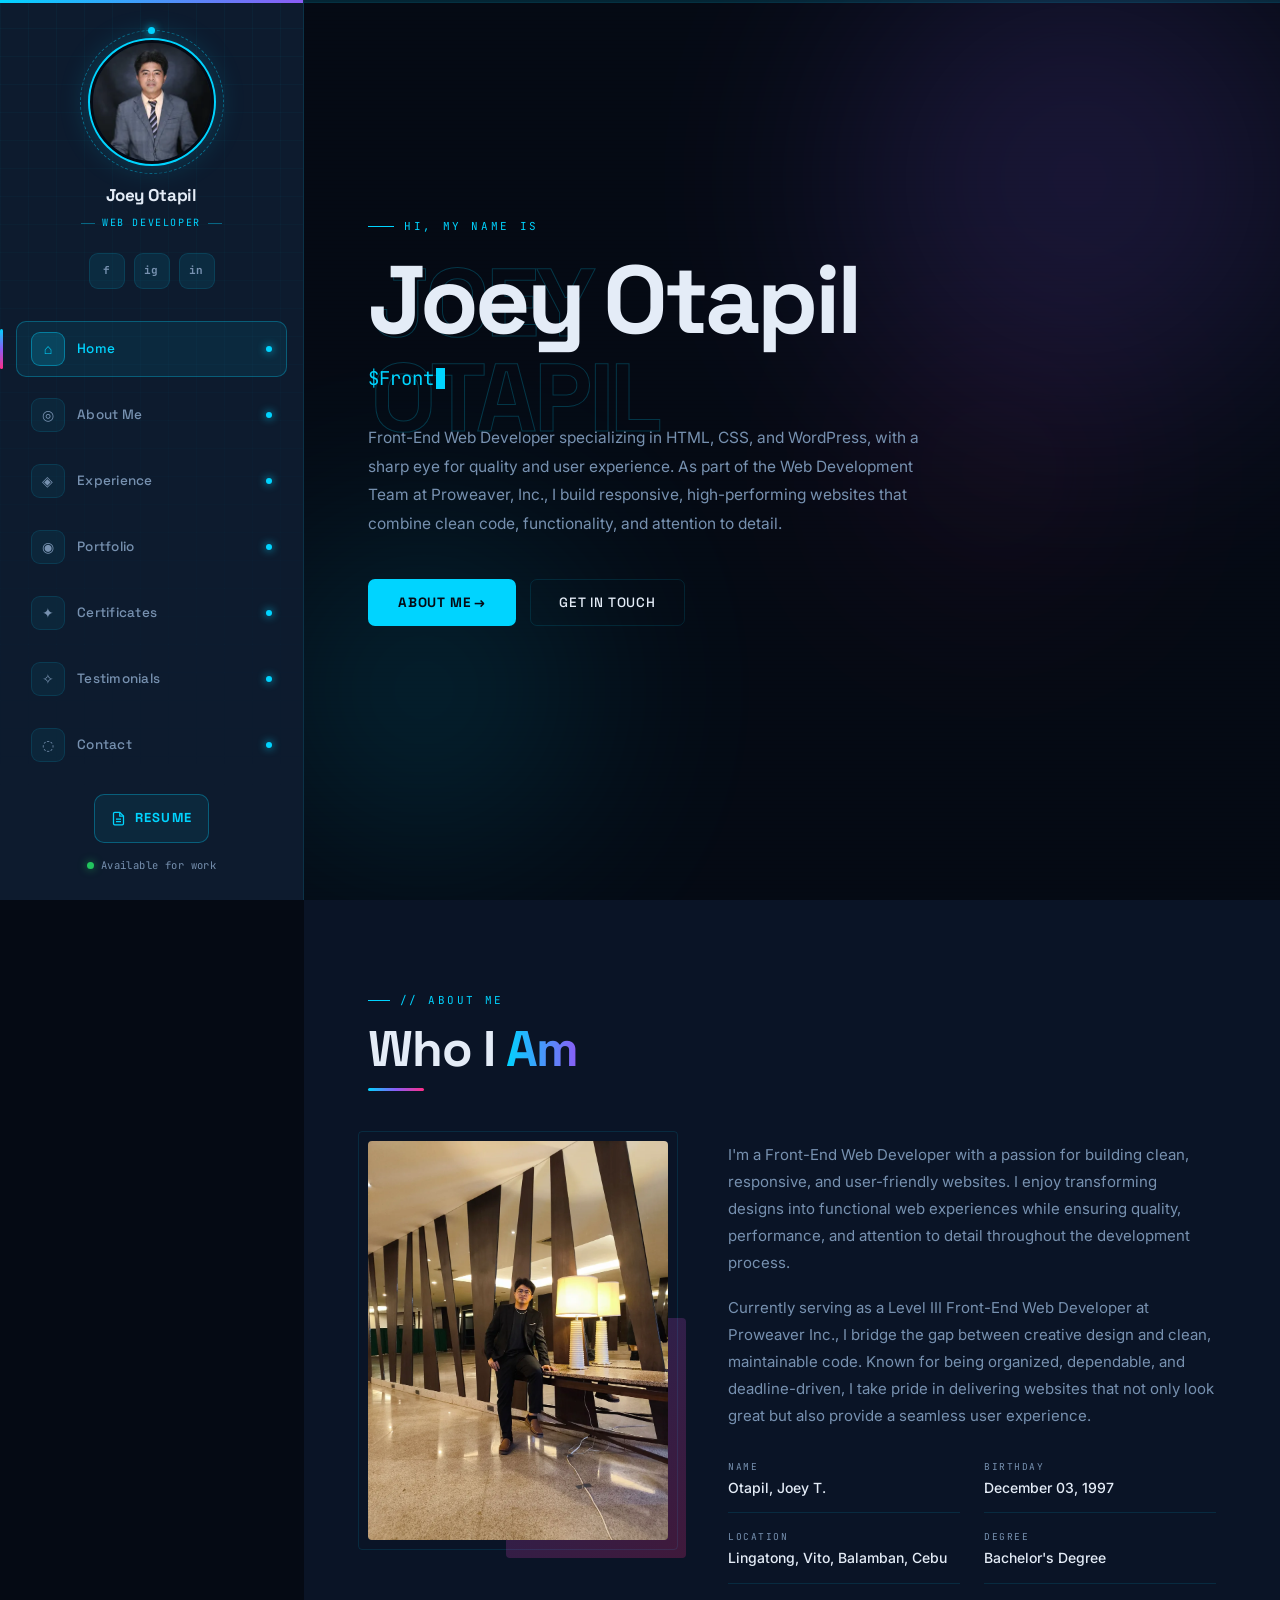
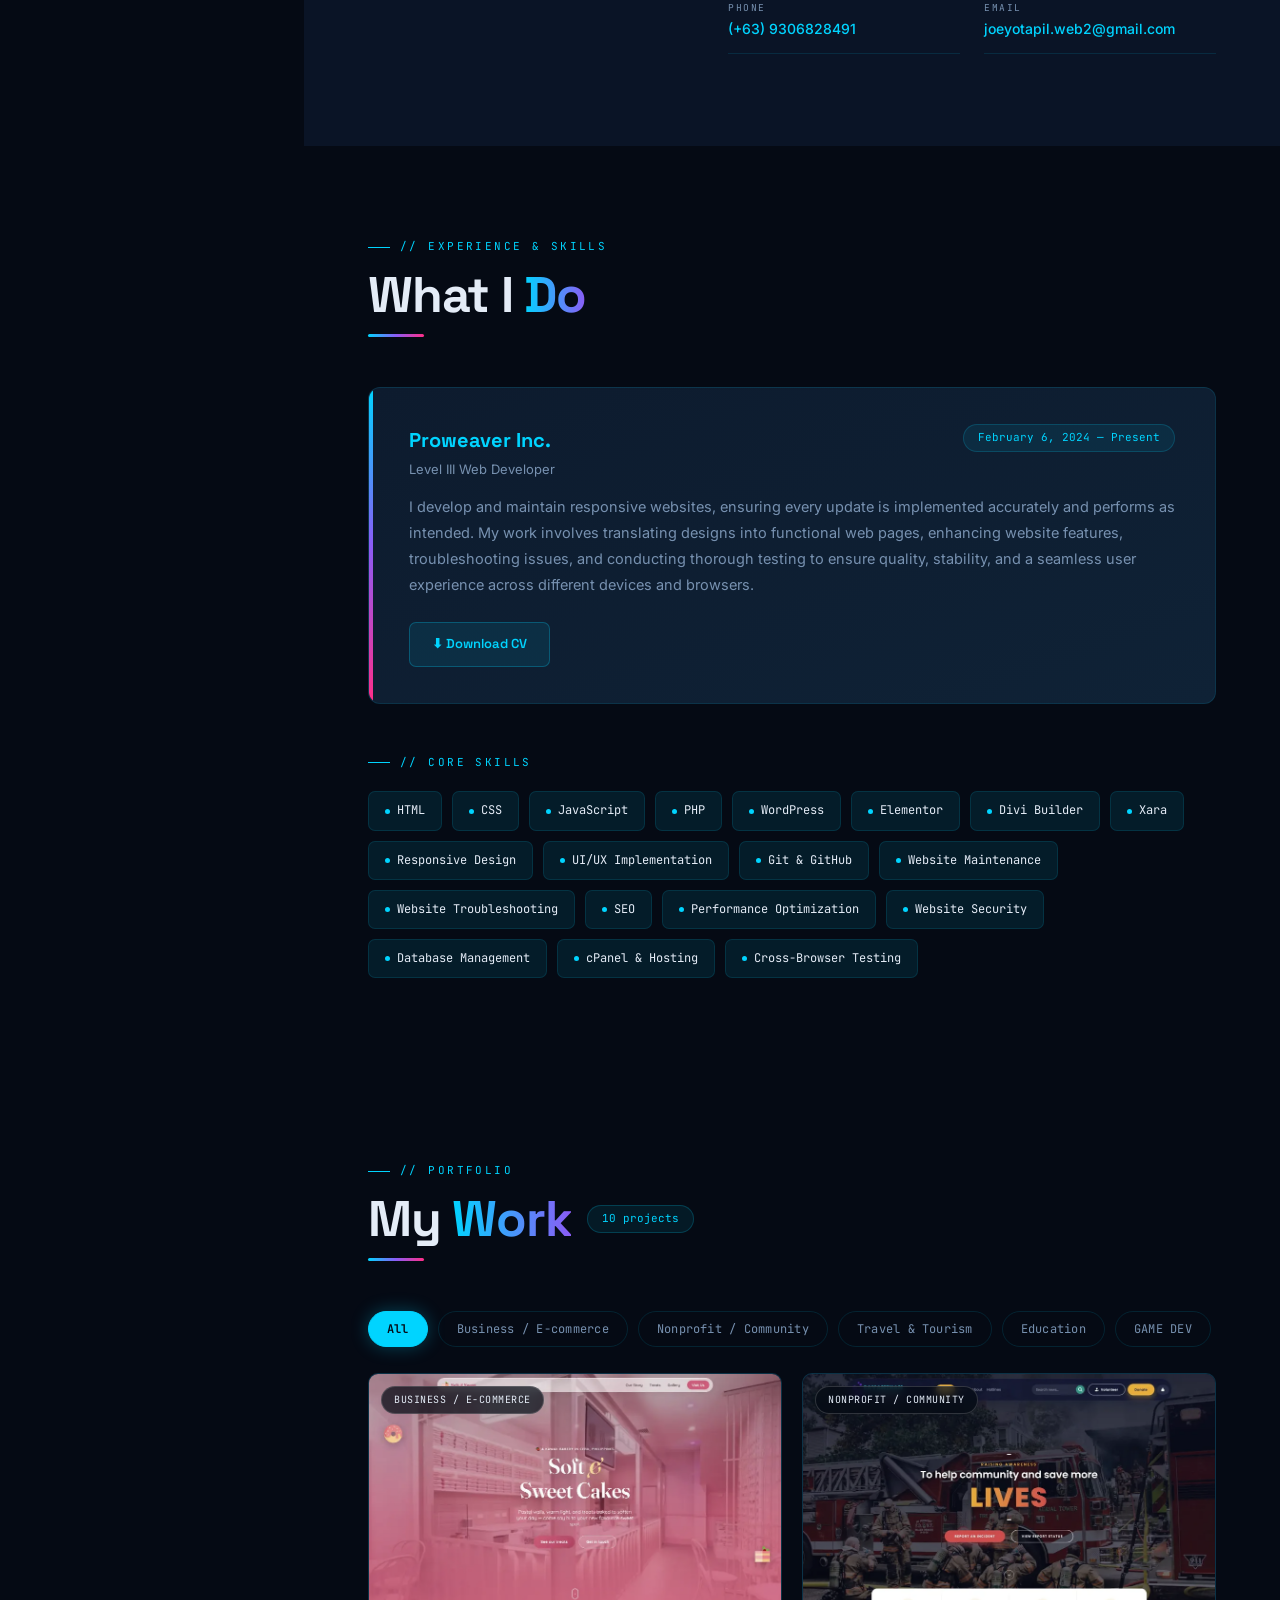
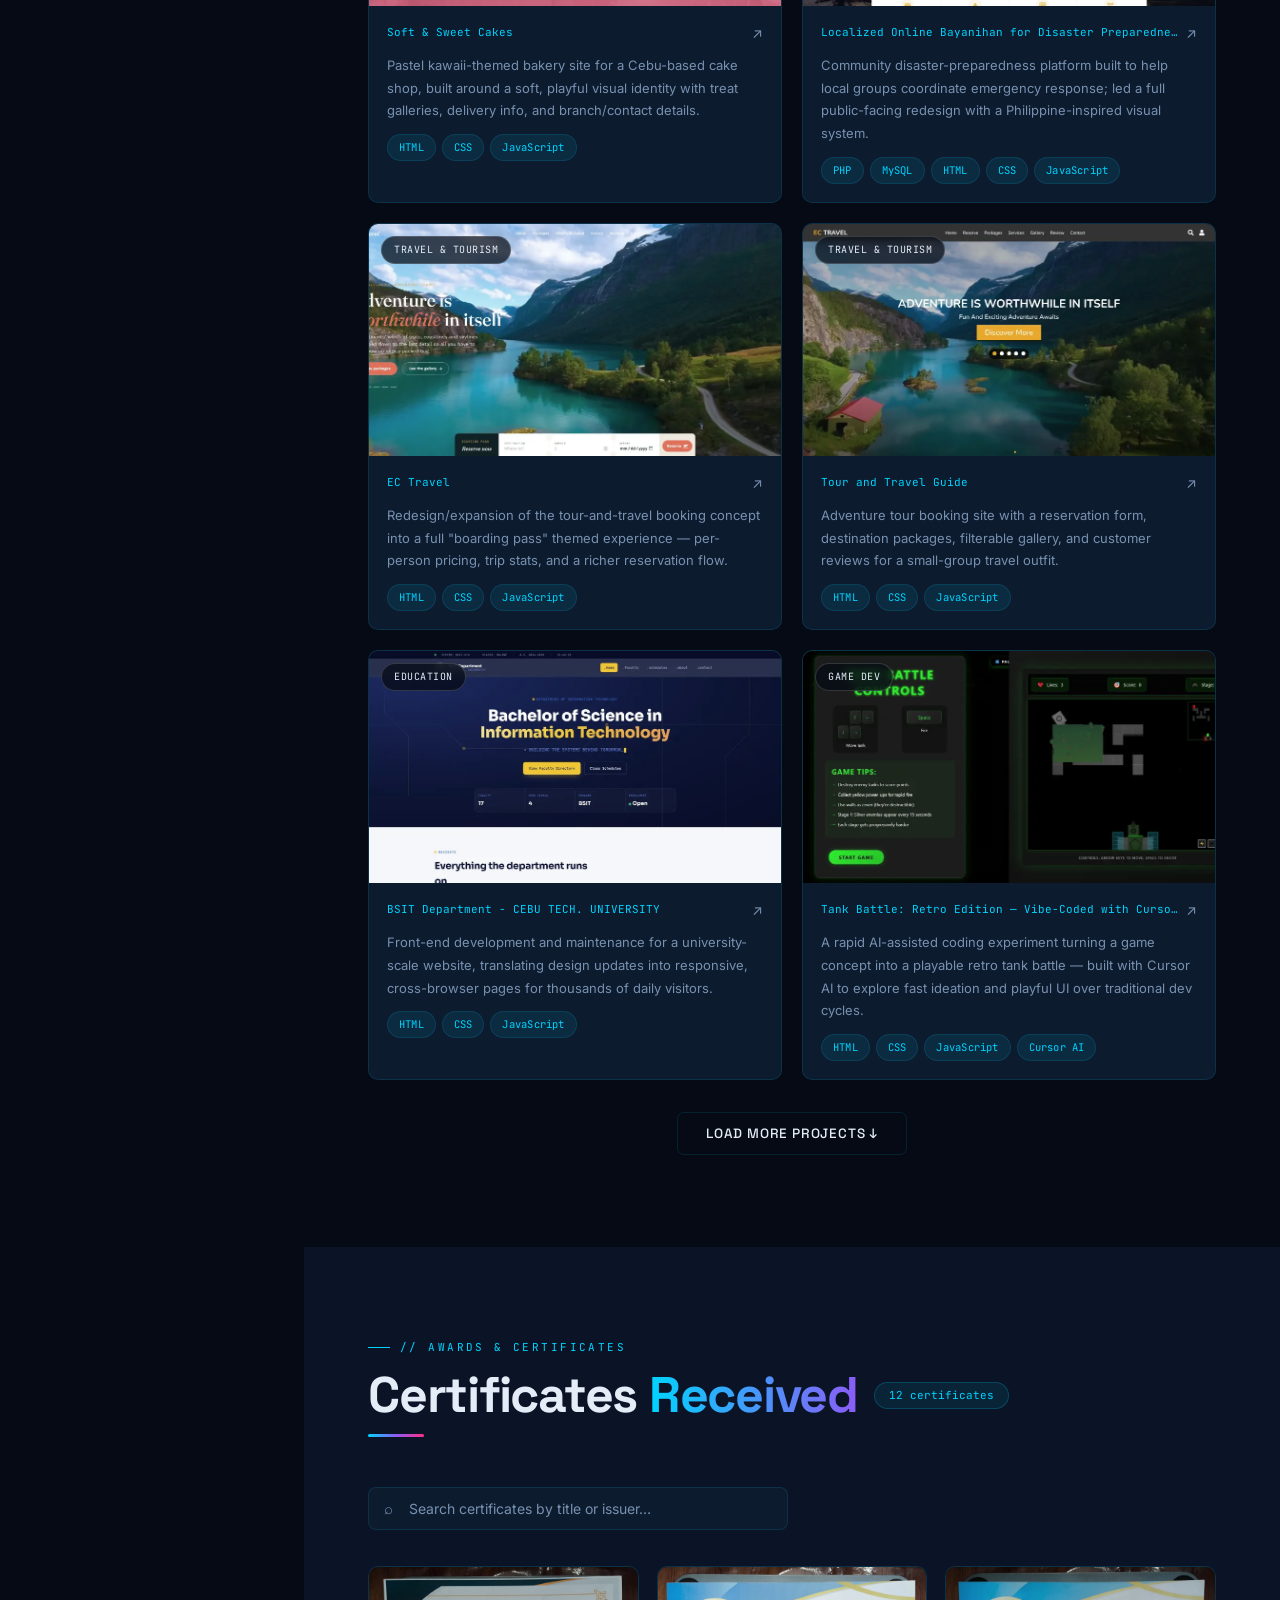
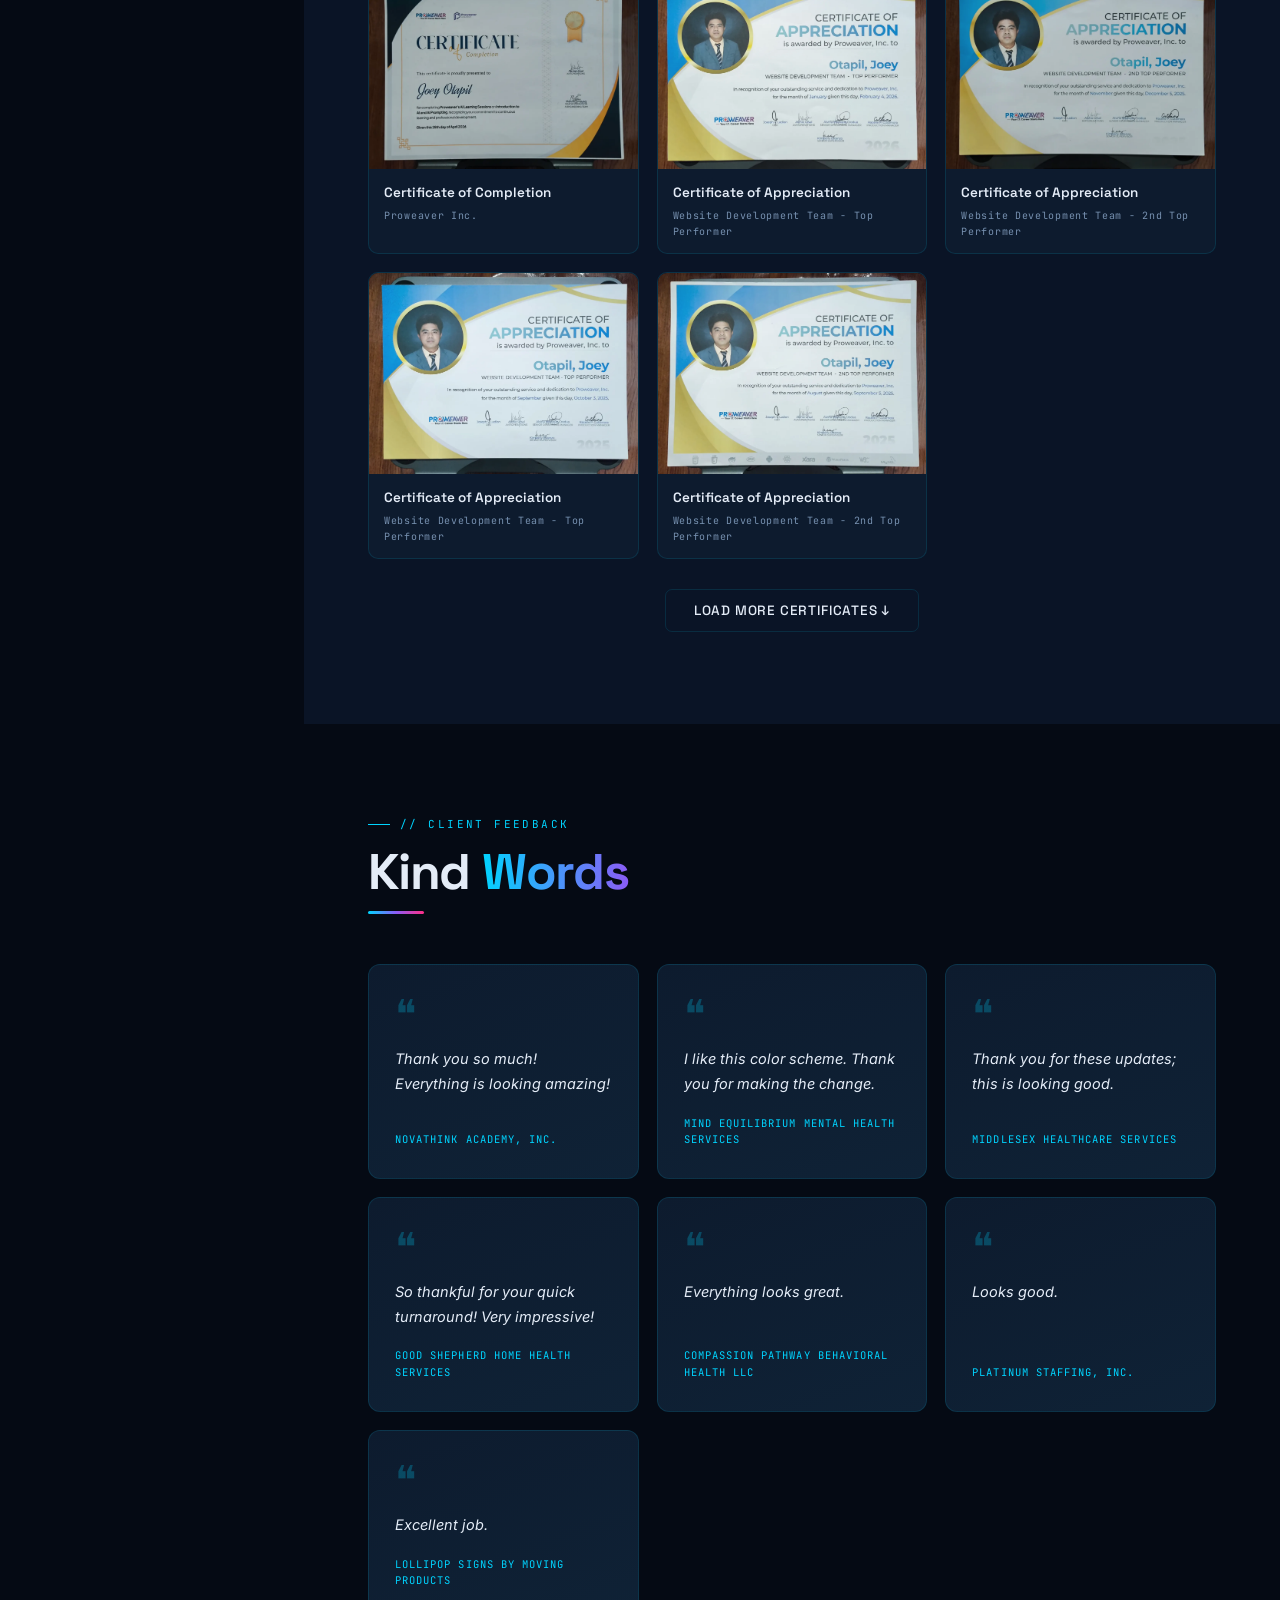
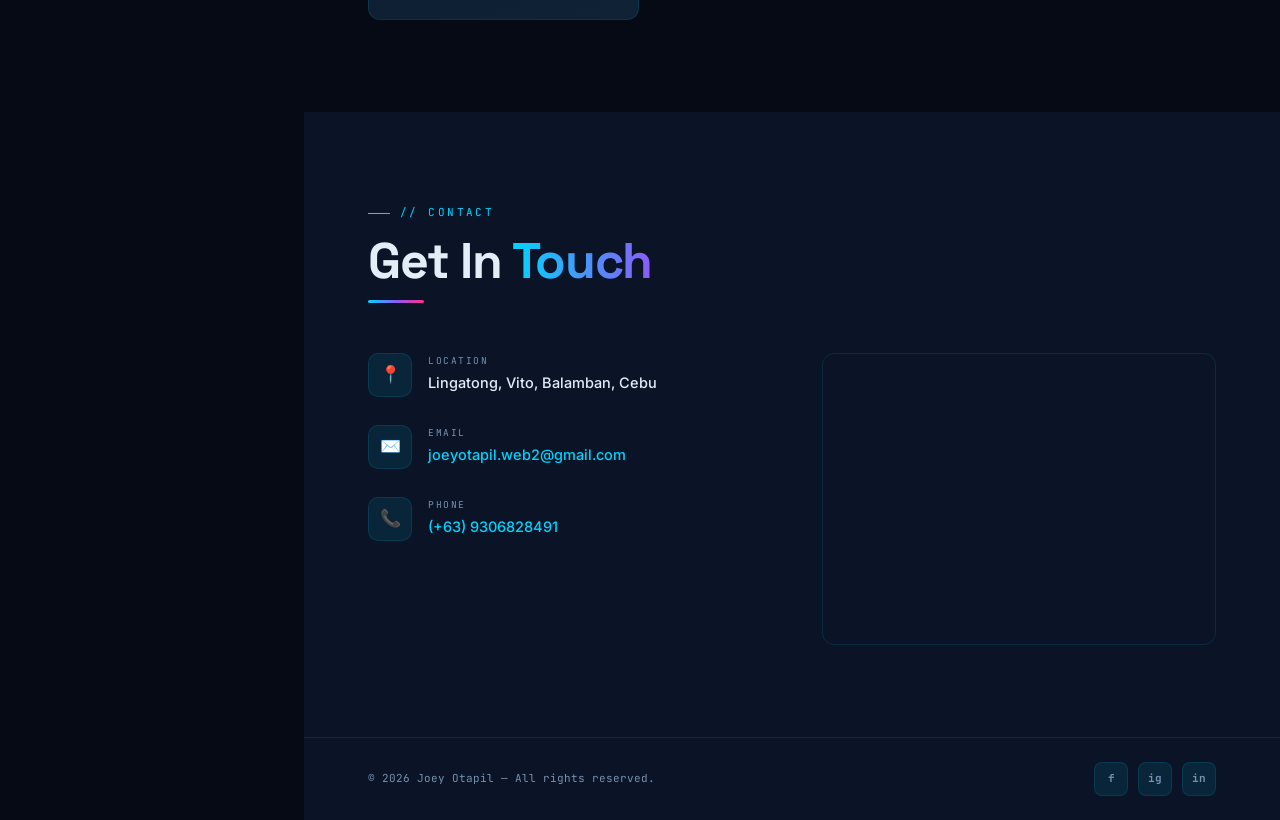
==== index.html @ 09a02284 "Add files via upload" ====
<!DOCTYPE html>
<html lang="en-US">
<head>
  <meta charset="utf-8">
  <meta name="viewport" content="width=device-width, initial-scale=1">
  <title>Joey Otapil — Web Developer</title>
  <meta name="description" content="Joey Otapil — Front-End Web Developer specializing in HTML, CSS, and WordPress. Level III Web Developer at Proweaver, Inc. building responsive, high-performing websites.">
  <meta name="theme-color" content="#050a14">
  <meta property="og:title" content="Joey Otapil — Web Developer">
  <meta property="og:description" content="Front-End Web Developer specializing in HTML, CSS, and WordPress.">
  <meta property="og:type" content="website">
  <meta property="og:image" content="images/joey.webp">
  <link rel="icon" href="data:image/svg+xml,%3Csvg xmlns='http://www.w3.org/2000/svg' viewBox='0 0 100 100'%3E%3Ccircle cx='50' cy='50' r='48' fill='%2306101d' stroke='%2300d9ff' stroke-width='4'/%3E%3Ctext x='50' y='61' font-size='38' font-weight='700' text-anchor='middle' fill='%2300d9ff' font-family='Arial,sans-serif'%3EJO%3C/text%3E%3C/svg%3E">
  <link rel="preconnect" href="https://fonts.googleapis.com">
  <link rel="preconnect" href="https://fonts.gstatic.com" crossorigin>
  <link href="https://fonts.googleapis.com/css2?family=Space+Grotesk:wght@300;400;500;600;700;800&family=Inter:wght@300;400;500;600&family=JetBrains+Mono:wght@400;500;600&display=swap" rel="stylesheet">
  <link rel="stylesheet" href="style.min.css">
  <link rel="stylesheet" href="css/media.min.css">
</head>

<body>

<!-- ── PRELOADER ───────────────────────────────── -->
<div id="preloader" aria-hidden="true">
  <div class="preloader-mark">
    <span class="preloader-ring"></span>
    <span class="preloader-text">JO</span>
  </div>
</div>

<!-- ── SCROLL PROGRESS ───────────────────────────────── -->
<div id="scroll-progress"><div id="scroll-progress-bar"></div></div>

<!-- ── MOBILE TOPBAR ───────────────────────────────── -->
<div id="mobile-topbar">
  <button id="hamburger-btn" aria-label="Toggle menu" aria-expanded="false" aria-controls="sidebar">
    <span></span><span></span><span></span>
  </button>
</div>

<!-- ===================== SIDEBAR ===================== -->
<aside id="sidebar">
  <div class="profile-img-wrap">
    <div class="profile-ring"></div>
    <img src="images/profile.webp" alt="Joey Otapil" width="240" height="360" decoding="async">
  </div>
  <div class="sidebar-name">Joey Otapil</div>
  <div class="sidebar-role">Web Developer</div>

  <div class="sidebar-social">
    <a href="https://www.facebook.com/joey.otapil/" target="_blank" title="Facebook">f</a>
    <a href="https://www.instagram.com/zuey_03" target="_blank" title="Instagram">ig</a>
    <a href="https://www.linkedin.com/in/otapil-joey/" target="_blank" title="LinkedIn">in</a>
  </div>

  <nav class="side-nav">
    <ul>
      <li class="active" data-section="home">
        <a href="#home"><span class="nav-icon">⌂</span> Home <span class="nav-active-dot"></span></a>
      </li>
      <li data-section="about">
        <a href="#about"><span class="nav-icon">◎</span> About Me <span class="nav-active-dot"></span></a>
      </li>
      <li data-section="skills">
        <a href="#skills"><span class="nav-icon">◈</span> Experience <span class="nav-active-dot"></span></a>
      </li>
      <li data-section="portfolio">
        <a href="#portfolio"><span class="nav-icon">◉</span> Portfolio <span class="nav-active-dot"></span></a>
      </li>
      <li data-section="certificates">
        <a href="#certificates"><span class="nav-icon">✦</span> Certificates <span class="nav-active-dot"></span></a>
      </li>
      <li data-section="testimonials">
        <a href="#testimonials"><span class="nav-icon">✧</span> Testimonials <span class="nav-active-dot"></span></a>
      </li>
      <li data-section="contact">
        <a href="#contact"><span class="nav-icon">◌</span> Contact <span class="nav-active-dot"></span></a>
      </li>
    </ul>
  </nav>

  <a href="javascript:;" class="sidebar-resume-btn">
    <svg viewBox="0 0 24 24"><path d="M14 2H6a2 2 0 00-2 2v16a2 2 0 002 2h12a2 2 0 002-2V8z"/><polyline points="14 2 14 8 20 8"/><line x1="16" y1="13" x2="8" y2="13"/><line x1="16" y1="17" x2="8" y2="17"/></svg>
    Resume
  </a>
  <div class="sidebar-status">
    <span class="sidebar-status-dot"></span>
    Available for work
  </div>
</aside>

<!-- Sidebar overlay (mobile) -->
<div class="sidebar-overlay" id="sidebar-overlay"></div>

<!-- ===================== MAIN CONTENT ===================== -->
<main id="main-content">

  <!-- ===== HERO ===== -->
  <section id="home">
    <canvas id="particles-canvas"></canvas>
    <div class="h-blob h-blob-1"></div>
    <div class="h-blob h-blob-2"></div>
    <div class="h-blob h-blob-3"></div>
    <div class="hero-cursor-glow" id="hero-cursor-glow"></div>
    <div class="hero-inner">
      <div class="hero-eyebrow">Hi, my name is</div>
      <h1 class="hero-name">Joey Otapil</h1>
      <div class="hero-typewriter">
        <span class="typed-text"></span><span class="cursor"> </span>
      </div>
      <p class="hero-desc">
        Front-End Web Developer specializing in HTML, CSS, and WordPress, with a sharp eye for quality and user experience. As part of the Web Development Team at Proweaver, Inc., I build responsive, high-performing websites that combine clean code, functionality, and attention to detail.
      </p>
      <div class="hero-cta">
        <a href="#about" class="btn-primary">About Me →</a>
        <a href="#contact" class="btn-outline">Get in Touch</a>
      </div>
    </div>
    <button type="button" class="hero-scroll-hint" id="scroll-hint-btn" aria-label="Scroll to About section">
      <div class="scroll-mouse"></div>
      <span>Scroll</span>
    </button>
  </section>

  <!-- ===== ABOUT ===== -->
  <section id="about">
    <div class="section-label">// about me</div>
    <h2 class="section-title">Who I <span>Am</span></h2>
    <div class="section-divider"></div>

    <div class="about-grid fade-up">
      <div class="about-photo-wrap">
        <img src="images/joey.webp" alt="Joey Otapil" loading="lazy" decoding="async" width="900" height="1199">
      </div>
      <div class="about-text">
        <p>I'm a Front-End Web Developer with a passion for building clean, responsive, and user-friendly websites. I enjoy transforming designs into functional web experiences while ensuring quality, performance, and attention to detail throughout the development process.</p>
        <p>Currently serving as a Level III Front-End Web Developer at Proweaver Inc., I bridge the gap between creative design and clean, maintainable code. Known for being organized, dependable, and deadline-driven, I take pride in delivering websites that not only look great but also provide a seamless user experience.</p>

        <div class="about-info-grid">
          <div class="about-info-item">
            <div class="label">Name</div>
            <div class="value">Otapil, Joey T.</div>
          </div>
          <div class="about-info-item">
            <div class="label">Birthday</div>
            <div class="value">December 03, 1997</div>
          </div>
          <div class="about-info-item">
            <div class="label">Location</div>
            <div class="value">Lingatong, Vito, Balamban, Cebu</div>
          </div>
          <div class="about-info-item">
            <div class="label">Degree</div>
            <div class="value">Bachelor's Degree</div>
          </div>
          <div class="about-info-item">
            <div class="label">Phone</div>
            <div class="value"><a href="tel:09306828491">(+63) 9306828491</a></div>
          </div>
          <div class="about-info-item">
            <div class="label">Email</div>
            <div class="value"><a href="mailto:joeyotapil.web2@gmail.com">joeyotapil.web2@gmail.com</a></div>
          </div>
        </div>
      </div>
    </div>
  </section>

  <!-- ===== SKILLS / EXPERIENCE ===== -->
  <section id="skills">
    <div class="section-label">// experience & skills</div>
    <h2 class="section-title">What I <span>Do</span></h2>
    <div class="section-divider"></div>

    <div class="exp-card fade-up">
      <div class="exp-header">
        <div>
          <div class="exp-company"><a href="https://www.proweaver.com" target="_blank" rel="nofollow">Proweaver Inc.</a></div>
          <div class="exp-role">Level III Web Developer</div>
        </div>
        <div class="exp-badge">February 6, 2024 — Present</div>
      </div>
      <p class="exp-desc">I develop and maintain responsive websites, ensuring every update is implemented accurately and performs as intended. My work involves translating designs into functional web pages, enhancing website features, troubleshooting issues, and conducting thorough testing to ensure quality, stability, and a seamless user experience across different devices and browsers.</p>
      <a class="download-cv" href="pdf/Resume-Otapil-Joey.pdf" target="_blank">⬇ Download CV</a>
    </div>

    <div class="fade-up" style="margin-top: 50px;">
      <div class="section-label" style="margin-bottom: 20px;">// core skills</div>
      <div class="skills-grid">
        <div class="skill-pill">HTML</div>
        <div class="skill-pill">CSS</div>
        <div class="skill-pill">JavaScript</div>
        <div class="skill-pill">PHP</div>
        <div class="skill-pill">WordPress</div>
        <div class="skill-pill">Elementor</div>
        <div class="skill-pill">Divi Builder</div>
        <div class="skill-pill">Xara</div>
        <div class="skill-pill">Responsive Design</div>
        <div class="skill-pill">UI/UX Implementation</div>
        <div class="skill-pill">Git & GitHub</div>
        <div class="skill-pill">Website Maintenance</div>
        <div class="skill-pill">Website Troubleshooting</div>
        <div class="skill-pill">SEO</div>
        <div class="skill-pill">Performance Optimization</div>
        <div class="skill-pill">Website Security</div>
        <div class="skill-pill">Database Management</div>
        <div class="skill-pill">cPanel & Hosting</div>
        <div class="skill-pill">Cross-Browser Testing</div>
      </div>
    </div>
  </section>

  <!-- ===== PORTFOLIO ===== -->
  <section id="portfolio">
    <div class="section-label">// portfolio</div>
    <div class="portfolio-heading-row">
      <h2 class="section-title" style="margin-bottom:0;">My <span>Work</span></h2>
      <div class="portfolio-count-badge" id="portfolio-count-badge"></div>
    </div>
    <div class="section-divider"></div>

    <div class="portfolio-filters" id="portfolio-filters"></div>

    <div class="portfolio-grid" id="portfolio-grid"></div>

    <div class="portfolio-load-more-wrap">
      <button class="btn-outline" id="portfolio-load-more">Load More Projects ↓</button>
    </div>
  </section>

  <!-- ===== CERTIFICATES ===== -->
  <section id="certificates">
    <div class="section-label">// awards &amp; certificates</div>
    <div class="cert-heading-row">
      <h2 class="section-title" style="margin-bottom:0;">Certificates <span>Received</span></h2>
      <div class="cert-count-badge" id="cert-count-badge"></div>
    </div>
    <div class="section-divider"></div>

    <div class="cert-search-wrap">
      <input type="text" id="cert-search" placeholder="Search certificates by title or issuer…">
    </div>

    <div class="cert-grid" id="cert-grid">
      <div class="cert-empty-state" id="cert-empty-state">No certificates match your search.</div>
    </div>

    <div class="cert-load-more-wrap">
      <button class="btn-outline" id="cert-load-more">Load More Certificates ↓</button>
    </div>
  </section>

  <!-- ===== TESTIMONIALS ===== -->
  <section id="testimonials">
    <div class="section-label">// client feedback</div>
    <h2 class="section-title">Kind <span>Words</span></h2>
    <div class="section-divider"></div>

    <div class="testi-grid">
      <a class="testi-card fade-up" href="https://www.novathinkacademy.org/" target="_blank" rel="noopener">
        <div class="testi-quote">❝</div>
        <p class="testi-text">Thank you so much! Everything is looking amazing!</p>
        <div class="testi-client">NovaThink Academy, Inc.</div>
      </a>
      <a class="testi-card fade-up" href="https://www.mindequilibrum.com/" target="_blank" rel="noopener" style="transition-delay:.06s">
        <div class="testi-quote">❝</div>
        <p class="testi-text">I like this color scheme. Thank you for making the change.</p>
        <div class="testi-client">Mind Equilibrium Mental Health Services</div>
      </a>
      <a class="testi-card fade-up" href="https://www.middlesexcares.com/" target="_blank" rel="noopener" style="transition-delay:.12s">
        <div class="testi-quote">❝</div>
        <p class="testi-text">Thank you for these updates; this is looking good.</p>
        <div class="testi-client">Middlesex Healthcare Services</div>
      </a>
      <a class="testi-card fade-up" href="https://www.goodshepherdhhs.com/" target="_blank" rel="noopener" style="transition-delay:.18s">
        <div class="testi-quote">❝</div>
        <p class="testi-text">So thankful for your quick turnaround! Very impressive!</p>
        <div class="testi-client">Good Shepherd Home Health Services</div>
      </a>
      <a class="testi-card fade-up" href="https://www.cpbh.net/" target="_blank" rel="noopener" style="transition-delay:.24s">
        <div class="testi-quote">❝</div>
        <p class="testi-text">Everything looks great.</p>
        <div class="testi-client">Compassion Pathway Behavioral Health LLC</div>
      </a>
      <a class="testi-card fade-up" href="https://www.platinumstaffing.net/" target="_blank" rel="noopener" style="transition-delay:.30s">
        <div class="testi-quote">❝</div>
        <p class="testi-text">Looks good.</p>
        <div class="testi-client">Platinum Staffing, Inc.</div>
      </a>
      <a class="testi-card fade-up" href="https://www.lollipopsigns.com/" target="_blank" rel="noopener" style="transition-delay:.36s">
        <div class="testi-quote">❝</div>
        <p class="testi-text">Excellent job.</p>
        <div class="testi-client">Lollipop Signs By Moving Products</div>
      </a>
    </div>
  </section>

  <!-- ===== CONTACT ===== -->
  <section id="contact">
    <div class="section-label">// contact</div>
    <h2 class="section-title">Get In <span>Touch</span></h2>
    <div class="section-divider"></div>

    <div class="contact-grid">
      <div class="fade-up">
        <div class="contact-item">
          <div class="contact-icon">📍</div>
          <div>
            <div class="contact-label">Location</div>
            <div class="contact-value">Lingatong, Vito, Balamban, Cebu</div>
          </div>
        </div>
        <div class="contact-item">
          <div class="contact-icon">✉️</div>
          <div>
            <div class="contact-label">Email</div>
            <div class="contact-value"><a href="mailto:joeyotapil.web2@gmail.com">joeyotapil.web2@gmail.com</a></div>
          </div>
        </div>
        <div class="contact-item">
          <div class="contact-icon">📞</div>
          <div>
            <div class="contact-label">Phone</div>
            <div class="contact-value"><a href="tel:09306828491">(+63) 9306828491</a></div>
          </div>
        </div>
      </div>

      <div class="map-wrap fade-up" style="transition-delay:.1s">
        <iframe src="https://www.google.com/maps/embed?pb=!1m18!1m12!1m3!1d15691.979454619313!2d123.74401746071044!3d10.50107008410196!2m3!1f0!2f0!3f0!3m2!1i1024!2i768!4f13.1!3m3!1m2!1s0x33a909a4fff63e8b%3A0x2018088d240fe8a8!2sVito%2C%20Balamban%2C%20Cebu!5e0!3m2!1sen!2sph!4v1781663511153!5m2!1sen!2sph" width="600" height="450" style="border:0;" title="Map showing location in Vito, Balamban, Cebu" allowfullscreen="" loading="lazy" referrerpolicy="no-referrer-when-downgrade"></iframe>
      </div>
    </div>
  </section>

  <!-- ===== FOOTER BAR ===== -->
  <div class="footer-bar">
    <p>© 2026 Joey Otapil — All rights reserved.</p>
    <div class="footer-social">
      <a href="https://www.facebook.com/joey.otapil/" target="_blank" title="Facebook">f</a>
      <a href="https://www.instagram.com/zuey_03" target="_blank" title="Instagram">ig</a>
      <a href="https://www.linkedin.com/in/otapil-joey/" target="_blank" title="LinkedIn">in</a>
    </div>
  </div>
</main>

<!-- Resume Modal -->
<div id="resume-modal" role="dialog" aria-modal="true" aria-label="Resume preview">
  <div class="modal-inner">
    <button type="button" class="modal-close" id="modal-close-btn" aria-label="Close resume preview">✕</button>
    <div class="modal-pdf-wrap">
      <iframe id="resume-pdf-frame" src="pdf/Resume-Otapil-Joey.pdf#toolbar=1" title="Resume of Joey Otapil" loading="lazy"></iframe>
    </div>
    <a class="modal-pdf-fallback" href="pdf/Resume-Otapil-Joey.pdf" target="_blank" rel="noopener">Open PDF in new tab ↗</a>
  </div>
</div>

<!-- Certificate Lightbox -->
<div id="cert-lightbox" role="dialog" aria-modal="true" aria-label="Certificate preview">
  <button type="button" class="lightbox-close" id="lightbox-close-btn" aria-label="Close certificate preview">✕</button>
  <button type="button" class="lightbox-nav lightbox-prev" id="lightbox-prev-btn" aria-label="Previous certificate">‹</button>
  <button type="button" class="lightbox-nav lightbox-next" id="lightbox-next-btn" aria-label="Next certificate">›</button>
  <div class="lightbox-stage">
    <img id="lightbox-img" src="" alt="">
    <div class="lightbox-caption">
      <div class="cert-title" id="lightbox-title"></div>
      <div class="cert-meta" id="lightbox-meta"></div>
      <div class="lightbox-counter" id="lightbox-counter"></div>
    </div>
  </div>
</div>

<!-- Back to top -->
<div id="back-top">↑</div>

  <script src="js/plugins.min.js" defer></script>

</body>
</html>
---- style.min.css ----
:root{--navy:#050a14;--slate:#0a1426;--panel:#0d1b2e;--panel2:#0f2236;--cyan:#00d4ff;--cyan-dim:rgba(0,212,255,.09);--violet:#8b5cf6;--pink:#ff2e88;--white:#e4ecf7;--muted:#7791b0;--border:rgba(0,212,255,.12);--sidebar-w:304px;--ff-d:'Space Grotesk',sans-serif;--ff-b:'Inter',sans-serif;--ff-m:'JetBrains Mono',monospace;--ease:cubic-bezier(.19,1,.22,1)}*,::after,::before{box-sizing:border-box;margin:0;padding:0}html{scroll-behavior:smooth}body{font-family:var(--ff-b);background:var(--navy);color:var(--white);overflow-x:hidden;line-height:1.6;font-size:16px}ul{list-style:none}a{color:var(--cyan);text-decoration:none;transition:color .2s,opacity .2s}a:hover{opacity:.8}img{max-width:100%;display:block}p{line-height:1.8}strong{font-weight:600}button{font-family:inherit}::-webkit-scrollbar{width:4px}::-webkit-scrollbar-track{background:var(--navy)}::-webkit-scrollbar-thumb{background:var(--cyan);border-radius:2px}a:focus-visible,button:focus-visible,input:focus-visible{outline:2px solid var(--cyan);outline-offset:2px;border-radius:4px}#preloader{position:fixed;inset:0;z-index:10000;background:var(--navy);display:flex;align-items:center;justify-content:center;transition:opacity .5s var(--ease),visibility .5s var(--ease)}#preloader.loaded{opacity:0;visibility:hidden;pointer-events:none}.preloader-mark{position:relative;width:60px;height:60px;display:flex;align-items:center;justify-content:center}.preloader-ring{position:absolute;inset:0;border-radius:50%;border:2px solid rgba(0,212,255,.14);border-top-color:var(--cyan);border-right-color:var(--violet);animation:preloader-spin .85s linear infinite}.preloader-text{font-family:var(--ff-d);font-weight:800;font-size:14px;letter-spacing:.04em;color:var(--white)}@keyframes preloader-spin{to{transform:rotate(360deg)}}@media (prefers-reduced-motion:reduce){.preloader-ring{animation:none}#preloader{transition:opacity .2s linear}}#scroll-progress{position:fixed;top:0;left:var(--sidebar-w);right:0;height:3px;z-index:950;background:rgba(0,212,255,.14);border-bottom:1px solid rgba(0,212,255,.06);pointer-events:none}#scroll-progress-bar{height:100%;width:0%;background:linear-gradient(90deg,var(--cyan),var(--violet),var(--pink));box-shadow:0 0 8px rgba(0,212,255,.5);transition:width .1s linear}#particles-canvas{position:absolute;inset:0;width:100%;height:100%;z-index:0;pointer-events:none}#layout-wrap{display:flex;min-height:100vh;position:relative}#sidebar{position:fixed;top:0;left:0;width:var(--sidebar-w);height:100vh;height:100dvh;background:var(--panel);border-right:1px solid var(--border);display:flex;flex-direction:column;align-items:center;padding:40px 0 26px;z-index:800;overflow-y:auto;overflow-x:hidden;overscroll-behavior:contain;-webkit-overflow-scrolling:touch;touch-action:pan-y;transition:transform .42s cubic-bezier(.4,0,.2,1);will-change:transform}#sidebar::-webkit-scrollbar{width:3px}#sidebar::-webkit-scrollbar-thumb{background:rgba(0,212,255,.22)}#sidebar::before{content:'';position:absolute;inset:0;background-image:linear-gradient(rgba(0,212,255,.035) 1px,transparent 1px),linear-gradient(90deg,rgba(0,212,255,.035) 1px,transparent 1px);background-size:28px 28px;pointer-events:none;z-index:0;mask-image:linear-gradient(to bottom,black,transparent 90%)}#sidebar::after{content:'';position:absolute;top:0;left:0;right:0;height:3px;background:linear-gradient(90deg,var(--cyan),var(--violet),var(--pink));background-size:200% 100%;animation:gradient-shift 6s linear infinite}@keyframes gradient-shift{to{background-position:200% 0}}.profile-img-wrap{position:relative;z-index:1;width:124px;height:124px;margin-bottom:18px;flex-shrink:0}.profile-ring{position:absolute;inset:-10px;border-radius:50%;border:1px dashed rgba(0,212,255,.4);animation:spin-cw 10s linear infinite}.profile-ring::before{content:'';position:absolute;top:-4px;left:50%;width:7px;height:7px;margin-left:-3.5px;background:var(--cyan);border-radius:50%;box-shadow:0 0 8px var(--cyan)}.profile-ring::after{content:'';position:absolute;inset:8px;border-radius:50%;border:1px dotted rgba(139,92,246,.4);animation:spin-ccw 7s linear infinite}@keyframes spin-cw{to{transform:rotate(360deg)}}@keyframes spin-ccw{to{transform:rotate(-360deg)}}.profile-img-wrap img{width:124px;height:124px;border-radius:50%;object-fit:cover;position:relative;z-index:1;border:3px solid var(--navy);box-shadow:0 0 0 2px var(--cyan),0 0 30px rgba(0,212,255,.25);background:var(--slate)}.sidebar-name{font-family:var(--ff-d);font-size:17px;font-weight:700;color:var(--white);text-align:center;letter-spacing:-.01em;position:relative;z-index:1;padding:0 18px}.sidebar-role{font-family:var(--ff-m);font-size:10px;color:var(--cyan);letter-spacing:.16em;text-transform:uppercase;text-align:center;margin-top:6px;position:relative;z-index:1;display:flex;align-items:center;justify-content:center;gap:7px}.sidebar-role::after,.sidebar-role::before{content:'';width:14px;height:1px;background:rgba(0,212,255,.4)}.sidebar-social{display:flex;gap:9px;justify-content:center;position:relative;z-index:1;margin:22px 0 24px}.sidebar-social a{width:36px;height:36px;border-radius:9px;border:1px solid var(--border);background:var(--cyan-dim);display:flex;align-items:center;justify-content:center;color:var(--muted);font-family:var(--ff-m);font-size:11px;font-weight:700;letter-spacing:.02em;text-transform:lowercase;transition:border-color .22s,background .22s,color .22s,box-shadow .22s,transform .22s}.sidebar-social a:hover{border-color:rgba(0,212,255,.45);background:rgba(0,212,255,.14);color:var(--cyan);box-shadow:0 0 16px rgba(0,212,255,.18);transform:translateY(-2px);opacity:1}.sidebar-resume-btn{position:relative;z-index:1;display:flex;align-items:center;justify-content:center;gap:9px;margin:18px 16px 0;padding:13px 16px;border-radius:10px;border:1px solid rgba(0,212,255,.32);background:rgba(0,212,255,.07);color:var(--cyan);font-family:var(--ff-d);font-size:13px;font-weight:700;letter-spacing:.08em;text-transform:uppercase;cursor:pointer;transition:background .22s,box-shadow .22s,border-color .22s,transform .2s}.sidebar-resume-btn:hover{background:rgba(0,212,255,.14);border-color:rgba(0,212,255,.5);box-shadow:0 0 22px rgba(0,212,255,.2);transform:translateY(-1px);opacity:1}.sidebar-resume-btn svg{width:15px;height:15px;stroke:currentColor;fill:none;stroke-width:2;flex-shrink:0}.sidebar-status{position:relative;z-index:1;display:flex;align-items:center;justify-content:center;gap:7px;margin-top:14px;font-family:var(--ff-m);font-size:10.5px;color:var(--muted);letter-spacing:.04em}.sidebar-status-dot{width:7px;height:7px;border-radius:50%;background:#22c55e;box-shadow:0 0 8px rgba(34,197,94,.65);animation:status-pulse 2s ease-in-out infinite;flex-shrink:0}@keyframes status-pulse{0%,100%{box-shadow:0 0 8px rgba(34,197,94,.55)}50%{box-shadow:0 0 15px rgba(34,197,94,.9)}}.side-nav{width:100%;position:relative;z-index:1;flex:1;margin-bottom:auto}.side-nav ul{padding:0 16px;display:flex;flex-direction:column;gap:10px;margin-top:8px}.side-nav ul li{position:relative}.side-nav ul li.active::before{content:'';position:absolute;left:-16px;top:8px;bottom:8px;width:3px;border-radius:2px;background:linear-gradient(to bottom,var(--cyan),var(--violet),var(--pink))}.side-nav ul li a{display:flex;align-items:center;gap:12px;padding:10px 14px;border-radius:10px;font-family:var(--ff-d);font-size:13.5px;font-weight:500;letter-spacing:.02em;color:var(--muted);transition:color .22s,background .22s,border-color .22s;border:1px solid transparent}.side-nav ul li a:hover{color:var(--white);background:rgba(0,212,255,.05);opacity:1}.side-nav ul li.active a{color:var(--cyan);background:rgba(0,212,255,.08);border-color:rgba(0,212,255,.3)}.nav-icon{width:34px;height:34px;flex-shrink:0;display:flex;align-items:center;justify-content:center;border-radius:9px;background:rgba(0,212,255,.06);border:1px solid var(--border);font-size:14px;color:var(--muted);transition:color .22s,background .22s,border-color .22s}.side-nav ul li:hover .nav-icon{color:var(--cyan)}.side-nav ul li.active .nav-icon{color:var(--cyan);background:rgba(0,212,255,.16);border-color:rgba(0,212,255,.4)}.side-nav ul li a .nav-active-dot{margin-left:auto;width:6px;height:6px;border-radius:50%;background:var(--cyan);box-shadow:0 0 8px var(--cyan);opacity:0;transition:opacity .22s;flex-shrink:0}.side-nav ul li.active a .nav-active-dot{opacity:1}#mobile-topbar{display:none;position:fixed;top:0;left:0;right:0;height:58px;z-index:900;align-items:center;justify-content:flex-end;padding:0 18px;pointer-events:none}#mobile-topbar #hamburger-btn{pointer-events:auto}#hamburger-btn{display:none;flex-direction:column;gap:5px;background:var(--panel);border:1px solid var(--border);border-radius:10px;cursor:pointer;padding:5px;width:42px;height:42px;align-items:center;justify-content:center;flex-shrink:0;z-index:901;transition:background .2s,border-color .2s}#hamburger-btn:hover{background:var(--panel2);border-color:rgba(0,212,255,.4)}#hamburger-btn span{display:block;width:22px;height:2px;background:var(--cyan);border-radius:2px;transform-origin:center;transition:transform .32s,opacity .22s,width .22s}#hamburger-btn.open span:first-child{transform:translateY(7px) rotate(45deg)}#hamburger-btn.open span:nth-child(2){opacity:0;width:0}#hamburger-btn.open span:nth-child(3){transform:translateY(-7px) rotate(-45deg)}#sidebar-overlay{display:none;position:fixed;inset:0;background:rgba(5,10,20,.82);backdrop-filter:blur(5px);z-index:850}#sidebar-overlay.visible{display:block}@media (min-width:1025px){#sidebar-overlay{display:none!important}}@media (max-width:1024px){#sidebar{transform:translateX(-100%)}#sidebar.open{transform:translateX(0);z-index:860}#mobile-topbar{display:flex}#hamburger-btn{display:flex}}@media (max-width:1024px) and (max-height:720px){#sidebar{padding:22px 0 18px}.profile-img-wrap{width:96px;height:96px;margin-bottom:12px}.profile-img-wrap img{width:96px;height:96px}.sidebar-social{margin:16px 0 16px}.side-nav ul{gap:6px;margin-top:4px}.side-nav ul li a{padding:8px 14px}.sidebar-resume-btn{margin-top:14px;padding:11px 16px}.sidebar-status{margin-top:10px}}#main-content{margin-left:var(--sidebar-w);flex:1;position:relative}@media (max-width:1024px){#main-content{margin-left:0}#scroll-progress{left:0}}section{padding:92px 64px;position:relative}@media (max-width:600px){section{padding:68px 22px}}#about,#certificates,#contact{background:var(--slate)}#portfolio,#skills,#testimonials{background:var(--navy)}.section-label{font-family:var(--ff-m);font-size:11px;color:var(--cyan);letter-spacing:.22em;text-transform:uppercase;margin-bottom:12px;display:flex;align-items:center;gap:10px}.section-label::before{content:'';display:block;width:22px;height:1px;background:var(--cyan);flex-shrink:0}.section-title{font-family:var(--ff-d);font-size:clamp(28px, 4vw, 50px);font-weight:800;line-height:1.08;letter-spacing:-.025em;color:var(--white);margin-bottom:12px}.section-title span{background:linear-gradient(90deg,var(--cyan),var(--violet));-webkit-background-clip:text;background-clip:text;color:transparent}.section-divider{width:56px;height:3px;background:linear-gradient(90deg,var(--cyan),var(--violet),var(--pink));border-radius:3px;margin-bottom:50px}#home{min-height:100vh;display:flex;flex-direction:column;justify-content:center;position:relative;overflow:hidden;background:var(--navy);padding:90px 64px}#home::before{content:'';position:absolute;inset:0;z-index:1;background:repeating-linear-gradient(0deg,transparent,transparent 3px,rgba(0,0,0,.05) 3px,rgba(0,0,0,.05) 4px);pointer-events:none}.hero-inner{position:relative;z-index:2}.h-blob{position:absolute;border-radius:50%;filter:blur(110px);pointer-events:none;opacity:.15;z-index:1}.h-blob-1{width:480px;height:480px;background:var(--violet);top:-60px;right:-40px}.h-blob-2{width:300px;height:300px;background:var(--cyan);bottom:60px;left:-30px}.h-blob-3{width:220px;height:220px;background:var(--pink);top:40%;right:18%;opacity:.08}.hero-cursor-glow{position:absolute;top:0;left:0;width:420px;height:420px;border-radius:50%;background:radial-gradient(circle,rgba(0,212,255,.12),transparent 70%);pointer-events:none;z-index:1;transform:translate(-50%,-50%);opacity:0;transition:opacity .5s ease}#home:hover .hero-cursor-glow{opacity:1}@media (hover:none),(pointer:coarse){.hero-cursor-glow{display:none}}.hero-cta,.hero-desc,.hero-eyebrow,.hero-name,.hero-typewriter{opacity:0;transform:translateY(18px);animation:hero-in .8s var(--ease) forwards}.hero-eyebrow{animation-delay:.05s}.hero-name{animation-delay:.16s}.hero-typewriter{animation-delay:.3s}.hero-desc{animation-delay:.42s}.hero-cta{animation-delay:.54s}@keyframes hero-in{to{opacity:1;transform:none}}.hero-eyebrow{font-family:var(--ff-m);font-size:11px;color:var(--cyan);letter-spacing:.24em;text-transform:uppercase;margin-bottom:18px;display:flex;align-items:center;gap:10px}.hero-eyebrow::before{content:'';display:block;width:26px;height:1px;background:var(--cyan)}.hero-name{font-family:var(--ff-d);font-size:clamp(44px, 7.5vw, 96px);font-weight:800;line-height:.98;letter-spacing:-.035em;margin-bottom:16px;color:var(--white);position:relative;display:inline-block}.hero-name::after{content:'JOEY OTAPIL';position:absolute;top:3px;left:3px;color:transparent;-webkit-text-stroke:1px rgba(0,212,255,.22);z-index:-1}.hero-typewriter{font-family:var(--ff-m);font-size:clamp(14px, 1.9vw, 19px);color:var(--muted);margin-bottom:30px;min-height:1.5em;display:flex;align-items:center;gap:0}.hero-typewriter::before{content:'$ ';color:var(--cyan)}.typed-text{color:var(--cyan)}.cursor{display:inline-block;width:9px;height:1.1em;background:var(--cyan);margin-left:2px;animation:blink .8s step-end infinite}@keyframes blink{50%{opacity:0}}.hero-desc{max-width:560px;color:var(--muted);font-size:15.5px;line-height:1.85;margin-bottom:40px}.hero-cta{display:flex;gap:14px;flex-wrap:wrap;margin-bottom:56px}.btn-primary{display:inline-flex;align-items:center;gap:8px;padding:13px 30px;background:var(--cyan);color:var(--navy);font-family:var(--ff-d);font-weight:700;font-size:13.5px;letter-spacing:.06em;text-transform:uppercase;border-radius:7px;border:none;cursor:pointer;transition:box-shadow .3s var(--ease),transform .3s var(--ease)}.btn-primary:hover{box-shadow:0 0 34px rgba(0,212,255,.45);transform:translateY(-2px);opacity:1}.btn-primary:active{transform:translateY(0) scale(.97)}.btn-outline{display:inline-flex;align-items:center;gap:8px;padding:12px 28px;border:1px solid var(--border);color:var(--white);font-family:var(--ff-d);font-weight:500;font-size:13.5px;letter-spacing:.06em;text-transform:uppercase;border-radius:7px;cursor:pointer;background:0 0;transition:border-color .3s var(--ease),box-shadow .3s var(--ease),transform .3s var(--ease)}.btn-outline:hover{border-color:var(--cyan);box-shadow:0 0 18px rgba(0,212,255,.13);opacity:1}.btn-outline:active{transform:scale(.97)}.hero-scroll-hint{position:absolute;bottom:30px;left:50%;transform:translateX(-50%);display:flex;flex-direction:column;align-items:center;gap:7px;background:0 0;border:none;cursor:pointer;color:var(--muted);z-index:2;opacity:1;transition:opacity .4s;animation:float-sb 2.6s ease-in-out infinite}.hero-scroll-hint.is-hidden{opacity:0;pointer-events:none}@keyframes float-sb{0%,100%{transform:translateX(-50%) translateY(0)}50%{transform:translateX(-50%) translateY(-7px)}}.scroll-mouse{width:20px;height:32px;border:1.5px solid rgba(0,212,255,.4);border-radius:10px;position:relative}.scroll-mouse::before{content:'';position:absolute;top:5px;left:50%;transform:translateX(-50%);width:3px;height:6px;background:var(--cyan);border-radius:2px;animation:scroll-dot 1.8s ease-in-out infinite}@keyframes scroll-dot{0%,100%{opacity:1;top:5px}50%{opacity:0;top:16px}}.hero-scroll-hint span{font-family:var(--ff-m);font-size:9px;letter-spacing:.16em;text-transform:uppercase}.about-grid{display:grid;grid-template-columns:300px 1fr;gap:60px;align-items:start}@media (max-width:860px){.about-grid{grid-template-columns:1fr;gap:40px}}.about-photo-wrap{position:relative;max-width:350px;margin:0 auto}.about-photo-wrap::before{content:'';position:absolute;inset:-10px;border:1px solid var(--border);border-radius:4px;z-index:0}.about-photo-wrap::after{content:'';position:absolute;bottom:-18px;right:-18px;width:60%;height:60%;background:linear-gradient(135deg,var(--violet),var(--pink));border-radius:4px;opacity:.22;z-index:0}.about-photo-wrap img{position:relative;z-index:1;border-radius:4px;width:100%;height:auto;filter:grayscale(8%)}.about-text p{color:var(--muted);font-size:15px;margin-bottom:18px}.about-info-grid{display:grid;grid-template-columns:1fr 1fr;gap:16px 24px;margin-top:30px}@media (max-width:480px){.about-info-grid{grid-template-columns:1fr}}.about-info-item{border-bottom:1px solid var(--border);padding-bottom:13px}.about-info-item .label{font-family:var(--ff-m);font-size:9.5px;letter-spacing:.16em;text-transform:uppercase;color:var(--muted);margin-bottom:3px}.about-info-item .value{font-size:14px;font-weight:500;color:var(--white)}.about-info-item .value a{color:var(--cyan)}.exp-card{background:linear-gradient(160deg,var(--panel),var(--panel2));border:1px solid var(--border);border-radius:12px;padding:36px 40px;position:relative;overflow:hidden;transition:border-color .3s,box-shadow .3s}.exp-card:hover{border-color:rgba(0,212,255,.3);box-shadow:0 0 40px rgba(0,212,255,.06)}.exp-card::before{content:'';position:absolute;top:0;left:0;width:4px;height:100%;background:linear-gradient(to bottom,var(--cyan),var(--violet),var(--pink))}.exp-header{display:flex;align-items:flex-start;justify-content:space-between;gap:20px;margin-bottom:14px;flex-wrap:wrap}.exp-company{font-family:var(--ff-d);font-size:20px;font-weight:700;color:var(--white);margin-bottom:3px}.exp-company a{color:var(--cyan)}.exp-role{font-size:13px;color:var(--muted)}.exp-badge{display:inline-flex;align-items:center;gap:6px;font-family:var(--ff-m);font-size:11px;color:var(--cyan);background:rgba(0,212,255,.08);border:1px solid rgba(0,212,255,.18);padding:4px 14px;border-radius:20px;white-space:nowrap;flex-shrink:0}.exp-desc{color:var(--muted);font-size:14.5px;line-height:1.8;margin-bottom:24px}.download-cv{display:inline-flex;align-items:center;gap:8px;padding:11px 22px;border:1px solid rgba(0,212,255,.26);border-radius:7px;font-family:var(--ff-d);font-size:13px;font-weight:600;color:var(--cyan);background:var(--cyan-dim);transition:background .22s,box-shadow .22s,border-color .22s}.download-cv:hover{background:rgba(0,212,255,.13);border-color:rgba(0,212,255,.44);box-shadow:0 0 20px rgba(0,212,255,.14);opacity:1}.skills-grid{display:flex;flex-wrap:wrap;gap:10px}.skill-pill{display:flex;align-items:center;gap:7px;padding:9px 16px;background:var(--cyan-dim);border:1px solid var(--border);border-radius:7px;font-family:var(--ff-m);font-size:12px;color:var(--white);transition:border-color .2s,background .2s,transform .2s}.skill-pill::before{content:'';width:5px;height:5px;border-radius:50%;background:var(--cyan);flex-shrink:0}.skill-pill:hover{border-color:rgba(0,212,255,.36);background:rgba(0,212,255,.11);transform:translateY(-2px)}.portfolio-heading-row{display:flex;align-items:center;gap:16px;margin-bottom:12px;flex-wrap:wrap}.portfolio-count-badge{font-family:var(--ff-m);font-size:11px;color:var(--cyan);background:rgba(0,212,255,.08);border:1px solid rgba(0,212,255,.2);padding:4px 14px;border-radius:20px}.portfolio-filters{display:flex;flex-wrap:wrap;gap:10px;margin-bottom:26px}.filter-pill{font-family:var(--ff-m);font-size:12px;letter-spacing:.02em;color:var(--muted);background:0 0;cursor:pointer;border:1px solid var(--border);border-radius:20px;padding:9px 18px;transition:border-color .2s,background .2s,color .2s,transform .2s}.filter-pill:hover{color:var(--white);border-color:rgba(0,212,255,.36);background:rgba(0,212,255,.08);transform:translateY(-2px)}.filter-pill.active{color:var(--navy);background:var(--cyan);border-color:var(--cyan);font-weight:600;box-shadow:0 0 18px rgba(0,212,255,.28)}.portfolio-grid{display:grid;grid-template-columns:repeat(3,1fr);gap:20px}.portfolio-card{background:var(--panel);border:1px solid var(--border);border-radius:10px;overflow:hidden;transition:transform .4s var(--ease),border-color .4s var(--ease),box-shadow .4s var(--ease);position:relative}.portfolio-card:hover{transform:translateY(-6px);border-color:rgba(0,212,255,.32);box-shadow:0 18px 50px rgba(0,0,0,.35),0 0 30px rgba(0,212,255,.07)}.portfolio-img-wrap{position:relative}.portfolio-category{position:absolute;top:12px;left:12px;z-index:2;font-family:var(--ff-m);font-size:10px;letter-spacing:.05em;text-transform:uppercase;color:var(--white);background:rgba(5,10,20,.72);backdrop-filter:blur(4px);border:1px solid rgba(255,255,255,.16);padding:5px 12px;border-radius:20px}.portfolio-img{width:100%;aspect-ratio:16/9;object-fit:cover;filter:grayscale(25%);transition:transform .5s,filter .4s}.portfolio-card:hover .portfolio-img{transform:scale(1.06);filter:grayscale(0%)}.portfolio-body{padding:16px 18px 18px;display:flex;flex-direction:column;gap:10px}.portfolio-header{display:flex;align-items:center;justify-content:space-between;gap:8px}.portfolio-link{font-family:var(--ff-m);font-size:11px;color:var(--cyan);white-space:nowrap;overflow:hidden;text-overflow:ellipsis}.portfolio-arrow{color:var(--muted);font-size:14px;transition:transform .25s,color .25s;flex-shrink:0}.portfolio-card:hover .portfolio-arrow{transform:translate(3px,-3px);color:var(--cyan)}.portfolio-desc{color:var(--muted);font-size:13px;line-height:1.75}.portfolio-tools{display:flex;flex-wrap:wrap;gap:6px;margin-top:2px}.portfolio-tool-tag{font-family:var(--ff-m);font-size:10.5px;letter-spacing:.02em;padding:4px 11px;border:1px solid var(--border);border-radius:20px;color:var(--cyan);background:var(--cyan-dim);white-space:nowrap;transition:border-color .2s,background .2s}.portfolio-card:hover .portfolio-tool-tag{border-color:rgba(0,212,255,.3);background:rgba(0,212,255,.12)}.portfolio-load-more-wrap{text-align:center;margin-top:32px}.portfolio-load-more-wrap .btn-outline.hidden{display:none}.cert-heading-row{display:flex;align-items:center;gap:16px;margin-bottom:12px;flex-wrap:wrap}.cert-count-badge{font-family:var(--ff-m);font-size:11px;color:var(--cyan);background:rgba(0,212,255,.08);border:1px solid rgba(0,212,255,.2);padding:4px 14px;border-radius:20px}.cert-search-wrap{margin-bottom:36px;position:relative;max-width:420px}.cert-search-wrap::before{content:'⌕';position:absolute;left:16px;top:50%;transform:translateY(-50%);color:var(--muted);font-size:15px;pointer-events:none}.cert-search-wrap input{width:100%;background:var(--panel);border:1px solid var(--border);border-radius:8px;padding:12px 16px 12px 40px;font-family:var(--ff-b);font-size:14px;color:var(--white);outline:0;transition:border-color .22s,box-shadow .22s}.cert-search-wrap input::placeholder{color:var(--muted)}.cert-search-wrap input:focus{border-color:rgba(0,212,255,.38);box-shadow:0 0 16px rgba(0,212,255,.1)}.cert-grid{display:grid;grid-template-columns:repeat(auto-fill,minmax(250px,1fr));gap:18px;margin-bottom:30px;min-height:60px}.cert-card{background:var(--panel);border:1px solid var(--border);border-radius:10px;overflow:hidden;cursor:pointer;transition:transform .4s var(--ease),border-color .4s var(--ease),box-shadow .4s var(--ease)}.cert-card:hover{transform:translateY(-5px);border-color:rgba(0,212,255,.34);box-shadow:0 14px 40px rgba(0,0,0,.3),0 0 24px rgba(0,212,255,.06)}.cert-img-wrap{position:relative;aspect-ratio:4/3;overflow:hidden;background:var(--slate)}.cert-img-wrap img{width:100%;height:100%;object-fit:cover;filter:grayscale(12%);transition:transform .5s,filter .4s}.cert-card:hover .cert-img-wrap img{transform:scale(1.07);filter:grayscale(0%)}.cert-zoom-hint{position:absolute;inset:0;display:flex;flex-direction:column;align-items:center;justify-content:center;gap:10px;background:rgba(5,10,20,.74);backdrop-filter:blur(2px);opacity:0;transition:opacity .25s}.cert-card:hover .cert-zoom-hint{opacity:1}.cert-zoom-icon{width:42px;height:42px;border-radius:50%;background:rgba(0,212,255,.12);border:1px solid var(--cyan);color:var(--cyan);display:flex;align-items:center;justify-content:center;transform:translateY(4px);transition:transform .28s}.cert-card:hover .cert-zoom-icon{transform:translateY(0)}.cert-zoom-icon svg{width:19px;height:19px;stroke:currentColor;fill:none;stroke-width:2}.cert-zoom-label{font-family:var(--ff-m);font-size:10.5px;letter-spacing:.12em;text-transform:uppercase;color:var(--white);opacity:0;transform:translateY(4px);transition:opacity .28s .04s,transform .28s .04s}.cert-card:hover .cert-zoom-label{opacity:1;transform:translateY(0)}@media (hover:none),(pointer:coarse){.cert-zoom-hint{inset:auto 8px 8px auto;width:30px;height:30px;background:rgba(5,10,20,.8);border-radius:50%;opacity:.9}.cert-zoom-icon{width:30px;height:30px;background:0 0;border:none;transform:none}.cert-zoom-icon svg{width:15px;height:15px}.cert-zoom-label{display:none}}.cert-body{padding:13px 15px}.cert-title{font-family:var(--ff-d);font-size:13.5px;font-weight:600;color:var(--white);margin-bottom:4px;white-space:nowrap;overflow:hidden;text-overflow:ellipsis}.cert-meta{font-family:var(--ff-m);font-size:10px;color:var(--muted);letter-spacing:.07em}.cert-empty-state{grid-column:1/-1;text-align:center;color:var(--muted);font-size:14px;padding:50px 0;display:none}.cert-load-more-wrap{text-align:center}.hidden{display:none!important}#cert-lightbox{display:none;position:fixed;inset:0;z-index:9999;background:rgba(5,10,20,.97);backdrop-filter:blur(14px);align-items:center;justify-content:center}#cert-lightbox.open{display:flex}.lightbox-close{position:absolute;top:22px;right:26px;font-size:28px;color:var(--muted);cursor:pointer;z-index:1;transition:color .2s;line-height:1;background:0 0;border:none}.lightbox-close:hover{color:var(--cyan)}.lightbox-nav{position:absolute;top:50%;transform:translateY(-50%);font-size:40px;color:var(--muted);cursor:pointer;z-index:1;transition:color .2s,transform .2s;user-select:none;background:0 0;border:none;line-height:1;padding:10px}.lightbox-nav:hover{color:var(--cyan)}.lightbox-prev{left:22px}.lightbox-next{right:22px}.lightbox-stage{display:flex;flex-direction:column;align-items:center;max-width:920px;width:92%;padding:0 60px}.lightbox-stage img{max-height:78vh;width:100%;object-fit:contain;border-radius:8px;border:1px solid var(--border);box-shadow:0 0 70px rgba(0,0,0,.6);cursor:zoom-out}.lightbox-caption{margin-top:18px;text-align:center}.lightbox-caption .cert-title{font-family:var(--ff-d);font-size:16px;font-weight:600;color:var(--white);margin-bottom:4px}.lightbox-caption .cert-meta{font-family:var(--ff-m);font-size:11px;color:var(--muted);letter-spacing:.1em}.lightbox-counter{font-family:var(--ff-m);font-size:10px;color:var(--muted);margin-top:8px;letter-spacing:.1em}.testi-grid{display:grid;grid-template-columns:repeat(auto-fill,minmax(250px,1fr));gap:18px}.testi-card{background:linear-gradient(160deg,var(--panel),var(--panel2));border:1px solid var(--border);border-radius:12px;padding:30px 26px;display:flex;flex-direction:column;position:relative;overflow:hidden;transition:border-color .28s,box-shadow .28s,transform .28s;color:var(--white)}.testi-card:hover{border-color:rgba(0,212,255,.3);transform:translateY(-5px);box-shadow:0 14px 42px rgba(0,0,0,.32),0 0 26px rgba(0,212,255,.06);opacity:1}.testi-card::before{content:'';position:absolute;top:0;left:0;width:100%;height:2px;background:linear-gradient(90deg,var(--cyan),var(--violet),var(--pink));opacity:0;transition:opacity .28s}.testi-card:hover::before{opacity:1}.testi-quote{font-size:40px;color:var(--cyan);opacity:.25;font-family:Georgia,serif;line-height:1;margin-bottom:12px}.testi-text{color:var(--white);font-size:14.5px;line-height:1.7;flex:1;font-style:italic;margin-bottom:18px}.testi-client{font-family:var(--ff-m);font-size:10.5px;color:var(--cyan);letter-spacing:.1em;text-transform:uppercase}.contact-grid{display:grid;grid-template-columns:1fr 1fr;gap:60px;align-items:start}@media (max-width:820px){.contact-grid{grid-template-columns:1fr;gap:36px}}.contact-item{display:flex;align-items:flex-start;gap:16px;margin-bottom:28px}.contact-icon{width:44px;height:44px;background:var(--cyan-dim);border:1px solid var(--border);border-radius:10px;display:flex;align-items:center;justify-content:center;flex-shrink:0;font-size:17px}.contact-label{font-family:var(--ff-m);font-size:9.5px;letter-spacing:.16em;text-transform:uppercase;color:var(--muted);margin-bottom:3px}.contact-value{font-size:14.5px;font-weight:500;color:var(--white)}.contact-value a{color:var(--cyan)}.map-wrap{border-radius:12px;overflow:hidden;border:1px solid var(--border);filter:brightness(.78) saturate(.5);transition:filter .3s}.map-wrap:hover{filter:brightness(.92) saturate(.75)}.map-wrap iframe{width:100%;height:290px;display:block;border:none}.footer-bar{padding:24px 64px;border-top:1px solid var(--border);display:flex;justify-content:space-between;align-items:center;flex-wrap:wrap;gap:12px;background:var(--slate)}.footer-bar p{font-family:var(--ff-m);font-size:11px;color:var(--muted)}.footer-social{display:flex;gap:10px}.footer-social a{width:34px;height:34px;border-radius:8px;border:1px solid var(--border);background:var(--cyan-dim);display:flex;align-items:center;justify-content:center;font-family:var(--ff-m);font-size:11px;font-weight:700;color:var(--muted);transition:border-color .2s,background .2s,color .2s,transform .2s}.footer-social a:hover{border-color:rgba(0,212,255,.4);background:rgba(0,212,255,.12);color:var(--cyan);transform:translateY(-2px);opacity:1}@media (max-width:600px){.footer-bar{padding:20px 22px;flex-direction:column;text-align:center}}#resume-modal{display:none;position:fixed;inset:0;z-index:9998;background:rgba(5,10,20,.9);backdrop-filter:blur(10px);align-items:center;justify-content:center;padding:20px}#resume-modal.open{display:flex}.modal-inner{position:relative;background:var(--panel);border:1px solid var(--border);border-radius:12px;max-width:980px;width:96%;max-height:94vh;display:flex;flex-direction:column;padding:24px}.modal-pdf-wrap{flex:1;min-height:74vh;border-radius:8px;overflow:hidden;border:1px solid var(--border);background:var(--slate)}.modal-pdf-wrap iframe{width:100%;height:100%;min-height:74vh;border:none;display:block}.modal-pdf-fallback{display:block;text-align:center;margin-top:14px;font-family:var(--ff-m);font-size:12px;letter-spacing:.04em;color:var(--cyan)}.modal-close{position:absolute;top:12px;right:14px;font-size:22px;color:var(--muted);cursor:pointer;background:0 0;border:none;transition:color .2s;line-height:1;z-index:1}.modal-close:hover{color:var(--cyan)}@media (max-width:600px){.modal-pdf-wrap,.modal-pdf-wrap iframe{min-height:64vh}}#back-top{position:fixed;bottom:26px;right:26px;width:42px;height:42px;background:var(--cyan-dim);border:1px solid rgba(0,212,255,.26);border-radius:9px;display:flex;align-items:center;justify-content:center;cursor:pointer;z-index:500;font-size:18px;color:var(--cyan);opacity:0;pointer-events:none;transform:translateY(8px);transition:opacity .25s,transform .25s,background .22s,box-shadow .22s}#back-top.visible{opacity:1;pointer-events:auto;transform:none}#back-top:hover{background:rgba(0,212,255,.16);box-shadow:0 0 18px rgba(0,212,255,.2)}.fade-up{opacity:0;transform:translateY(26px) scale(.97);filter:blur(3px);transition:opacity .7s var(--ease),transform .7s var(--ease),filter .7s var(--ease)}.fade-up.visible{opacity:1;transform:none;filter:blur(0)}@keyframes img-shimmer{0%{background-position:-140% 0}100%{background-position:140% 0}}.about-photo-wrap img,.cert-img-wrap img,.portfolio-img{background:linear-gradient(100deg,var(--slate) 30%,rgba(0,212,255,.1) 50%,var(--slate) 70%);background-size:220% 100%;animation:img-shimmer 1.7s ease-in-out infinite}.about-photo-wrap img.img-loaded,.cert-img-wrap img.img-loaded,.portfolio-img.img-loaded{animation-play-state:paused}@media (prefers-reduced-motion:reduce){.hero-cta,.hero-desc,.hero-eyebrow,.hero-name,.hero-typewriter{animation:none;opacity:1;transform:none}.fade-up{transition:opacity .3s ease;transform:none;filter:none}.about-photo-wrap img,.cert-img-wrap img,.portfolio-img{animation:none;background:var(--slate)}.hero-cursor-glow{display:none}}
---- css/media.min.css ----
@media only screen and (max-width :1300px){.portfolio-grid{grid-template-columns:repeat(2,1fr)}}@media only screen and (min-width :1025px){#sidebar-overlay{display:none!important}}@media only screen and (max-width :1024px){:root{--sidebar-w:0px}#sidebar{width:280px;transform:translateX(-100%);z-index:1000}#sidebar.open{transform:translateX(0);z-index:860}#main-content{margin-left:0}#scroll-progress{left:0}#mobile-topbar{display:flex}#hamburger-btn{display:flex}.sidebar-overlay{display:block;opacity:0;pointer-events:none;transition:opacity var(--transition)}.sidebar-overlay.visible{opacity:1;pointer-events:all}.hero-cursor-glow{width:300px;height:300px}section{padding:80px 40px}.footer-bar{padding:24px 40px}}@media only screen and (max-width :1000px){.portfolio-grid{grid-template-columns:repeat(3,1fr)}}@media only screen and (max-width :800px){#home{padding:0 24px 70px}.hero-inner{padding-top:80px}.hero-cta,.hero-desc,.hero-eyebrow,.hero-name,.hero-typewriter{animation-duration:.55s}.hero-eyebrow{animation-delay:.03s}.hero-name{animation-delay:.1s}.hero-typewriter{animation-delay:.18s}.hero-desc{animation-delay:.26s}.hero-cta{animation-delay:.34s}section{padding:70px 24px;min-height:auto}.about-grid{grid-template-columns:1fr;gap:40px}.about-info-grid{grid-template-columns:1fr}.portfolio-grid{grid-template-columns:repeat(2,1fr)}.fade-up{transform:translateY(14px);filter:none;transition:opacity .45s ease,transform .45s ease}.hero-cta{flex-direction:column}.btn-outline,.btn-primary{text-align:center;justify-content:center}.testi-grid{grid-template-columns:1fr}.contact-grid{grid-template-columns:1fr}.footer-bar{padding:24px;flex-direction:column;text-align:center}}@media only screen and (max-width :600px){#scroll-progress,#scroll-progress-bar{height:4px}section{padding:60px 18px}.portfolio-grid{grid-template-columns:1fr}.cert-grid{grid-template-columns:1fr}.cert-search-wrap{max-width:100%}.testi-grid{grid-template-columns:1fr}}@media only screen and (max-width :400px){.lightbox-nav{width:38px;height:38px;font-size:16px}.lightbox-prev{left:4px}.lightbox-next{right:4px}#cert-lightbox{padding:60px 12px}}
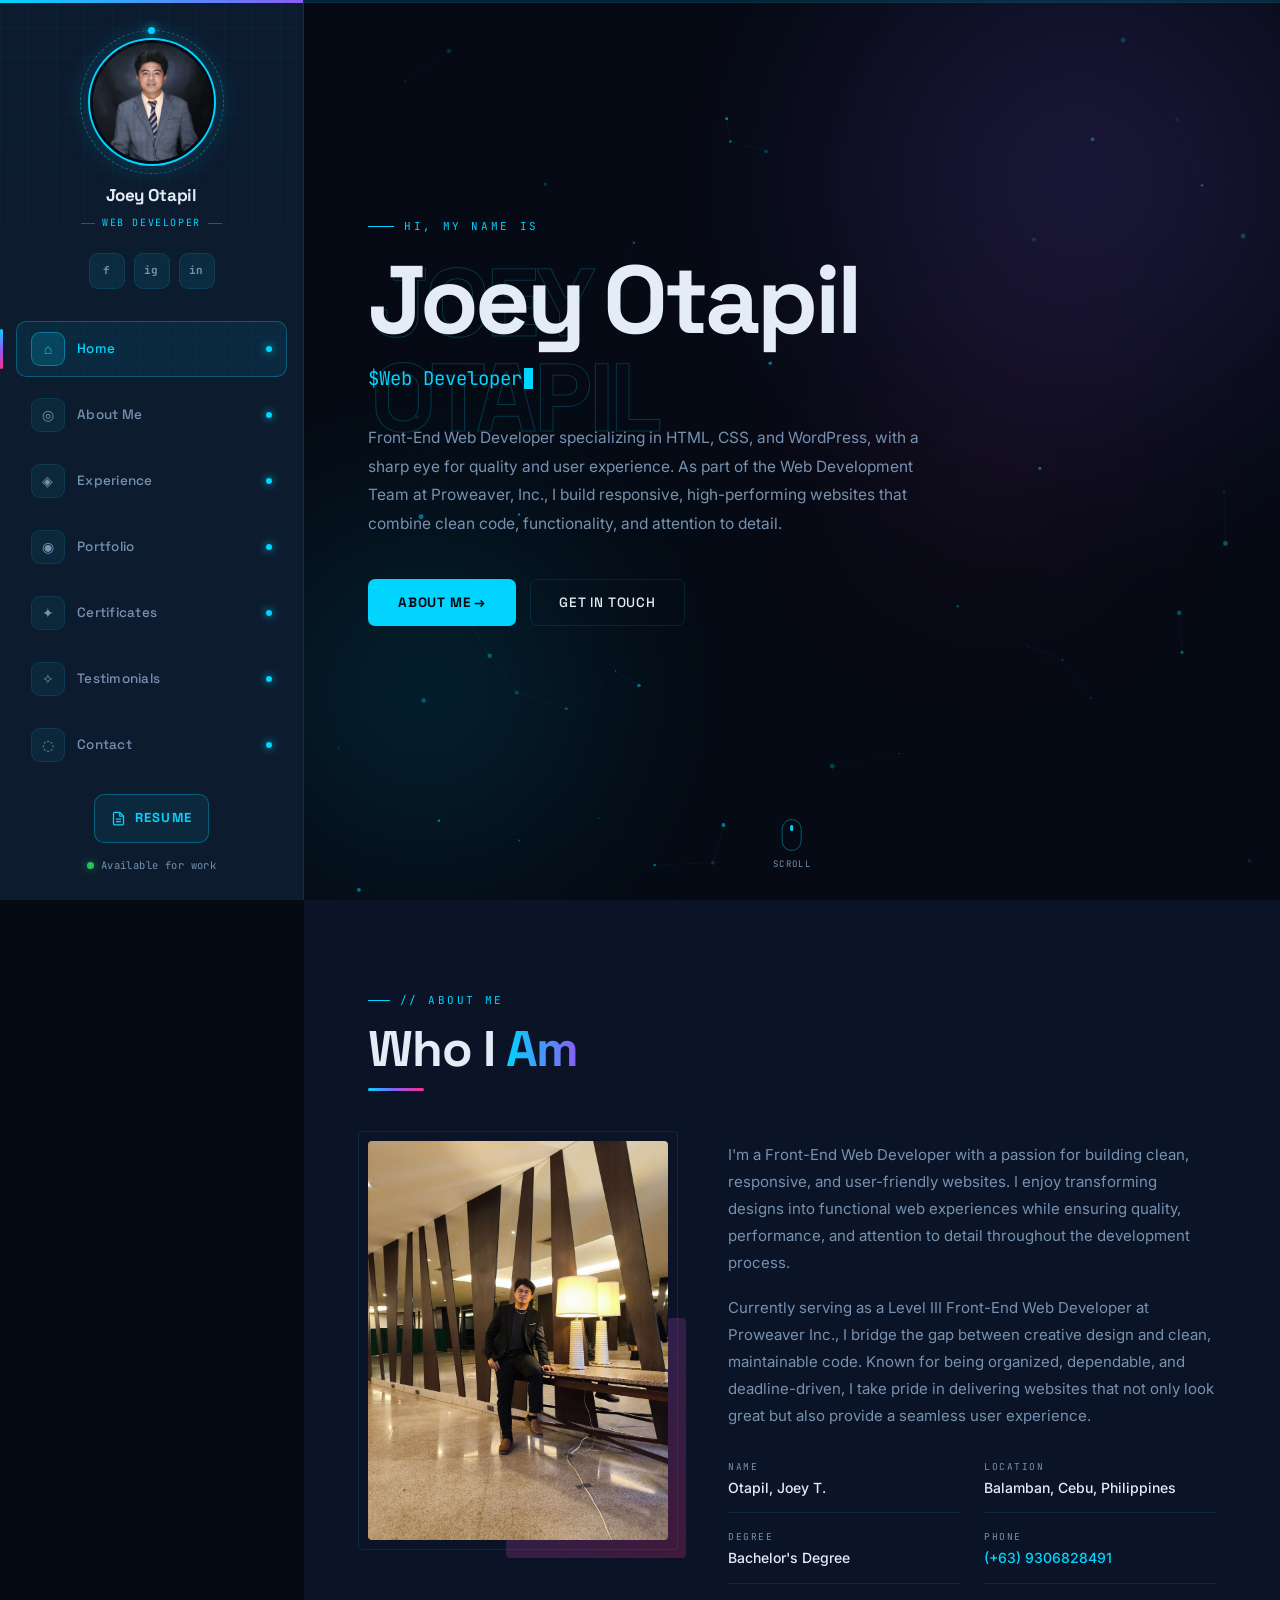
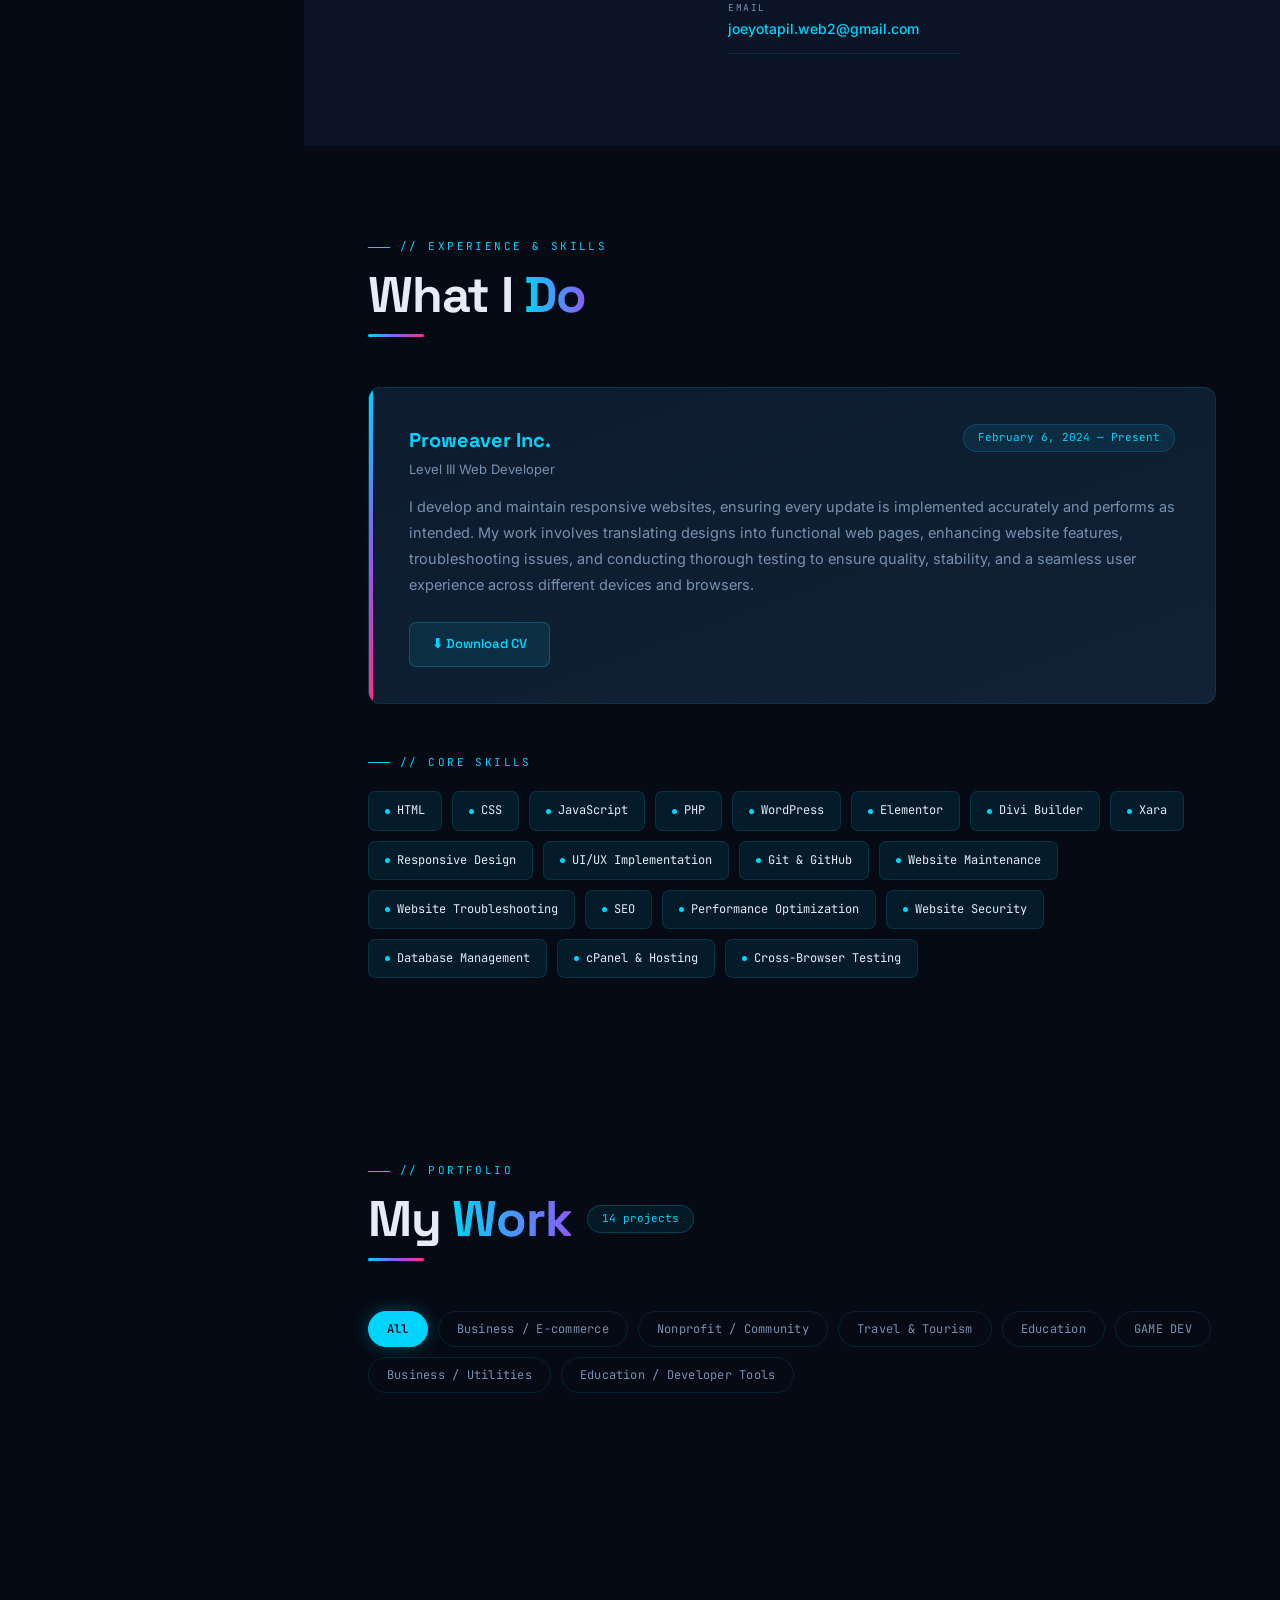
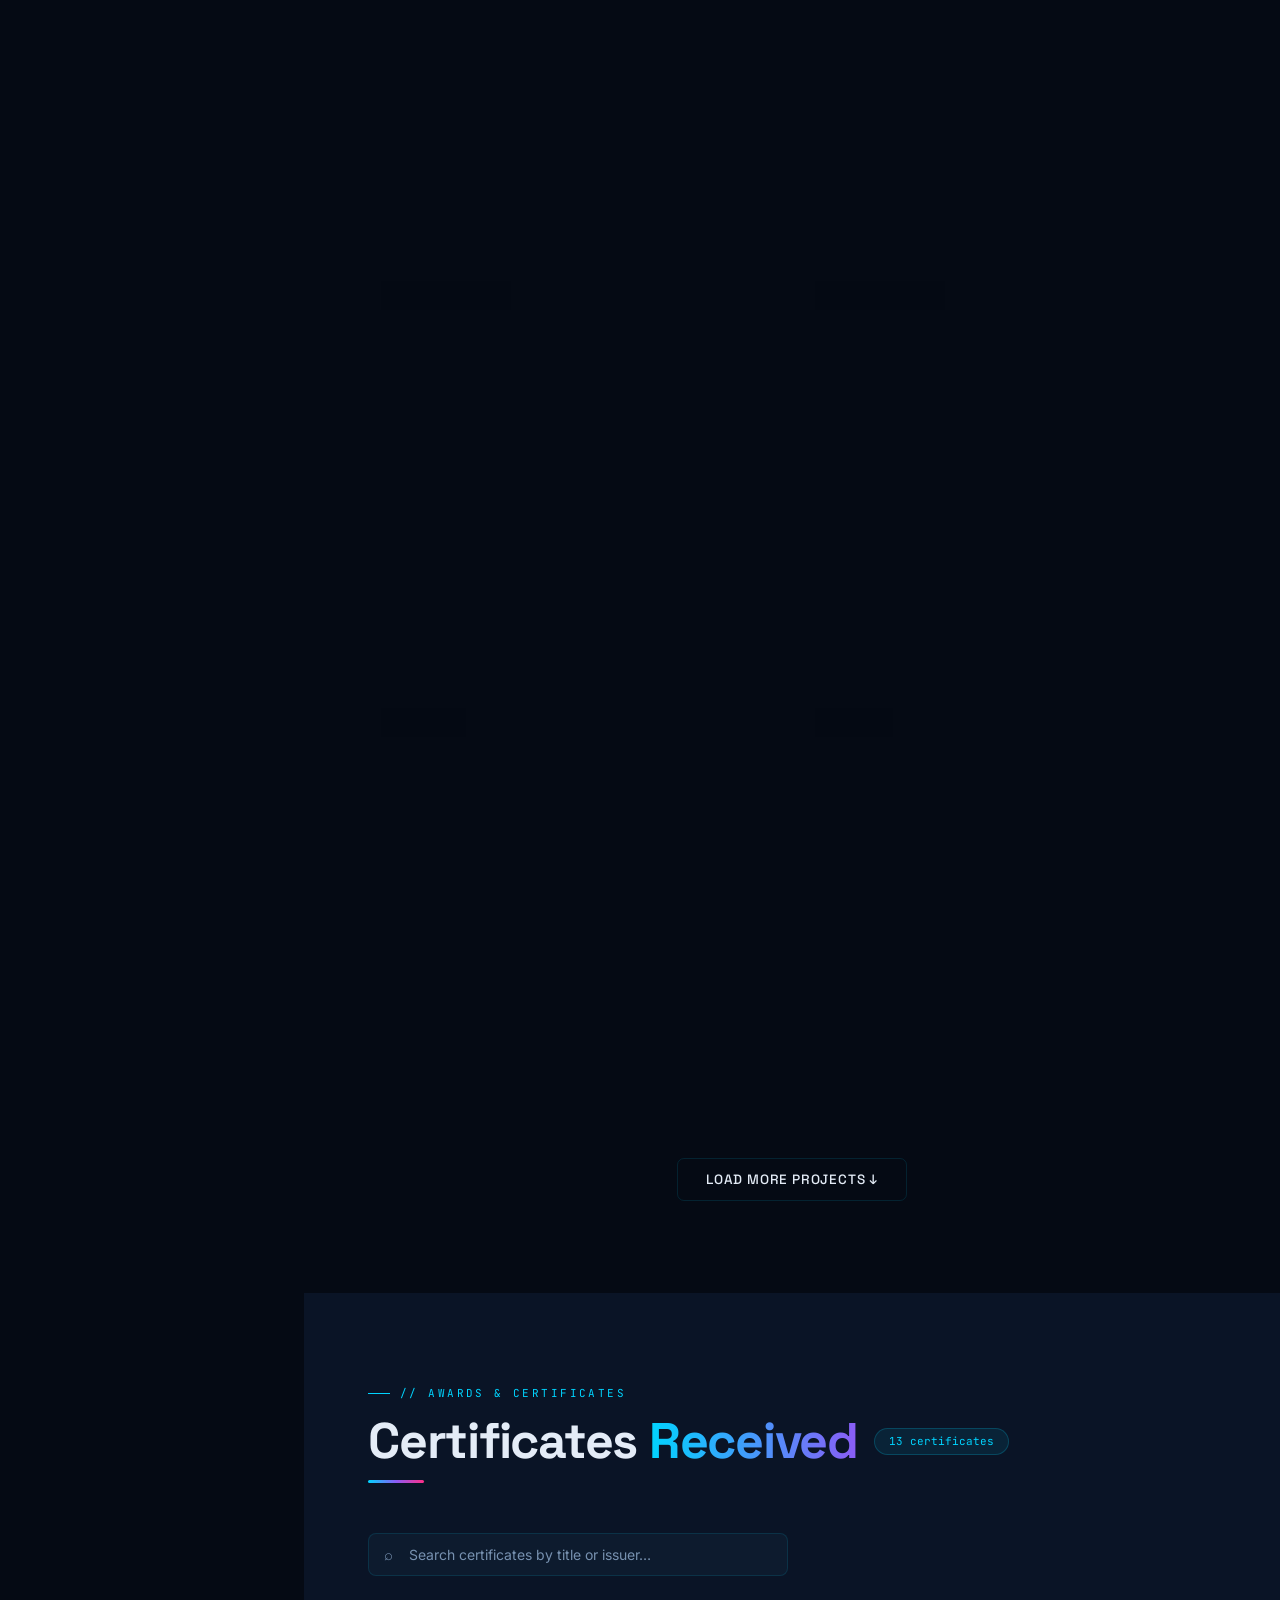
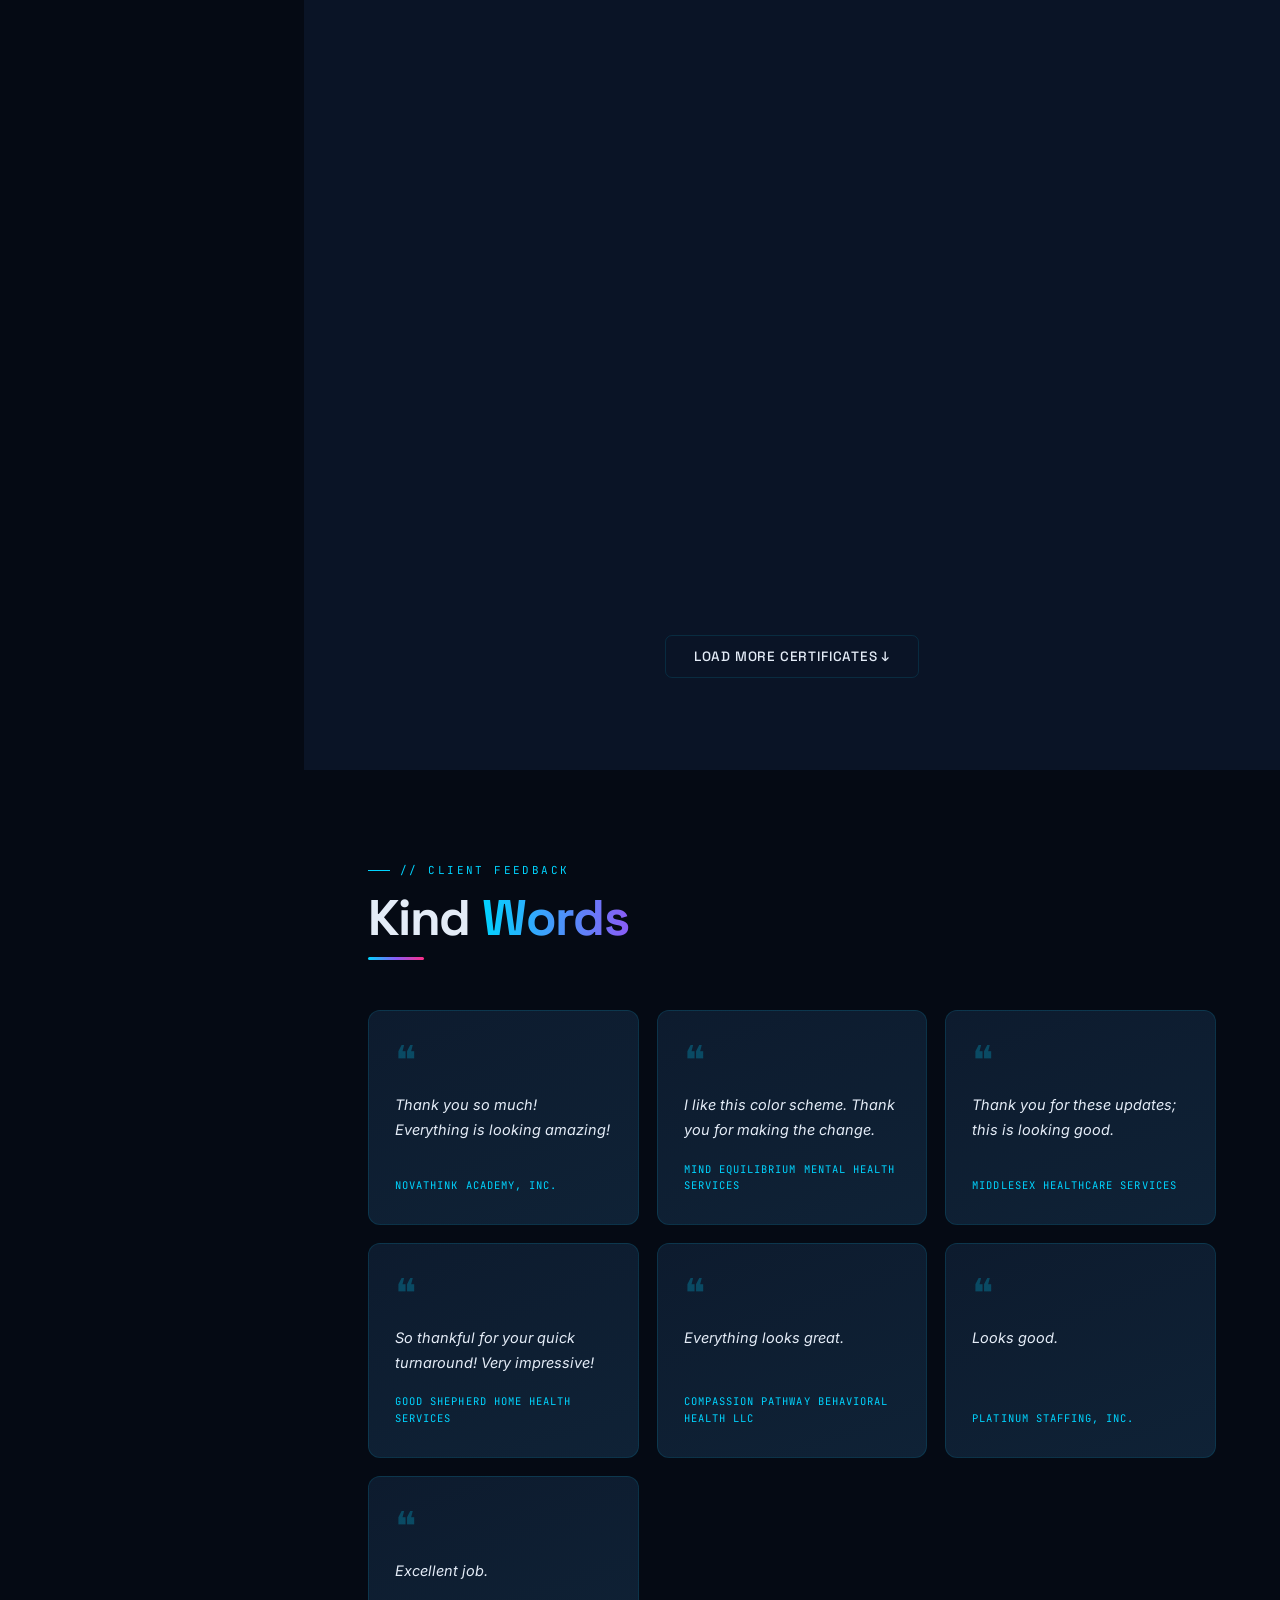
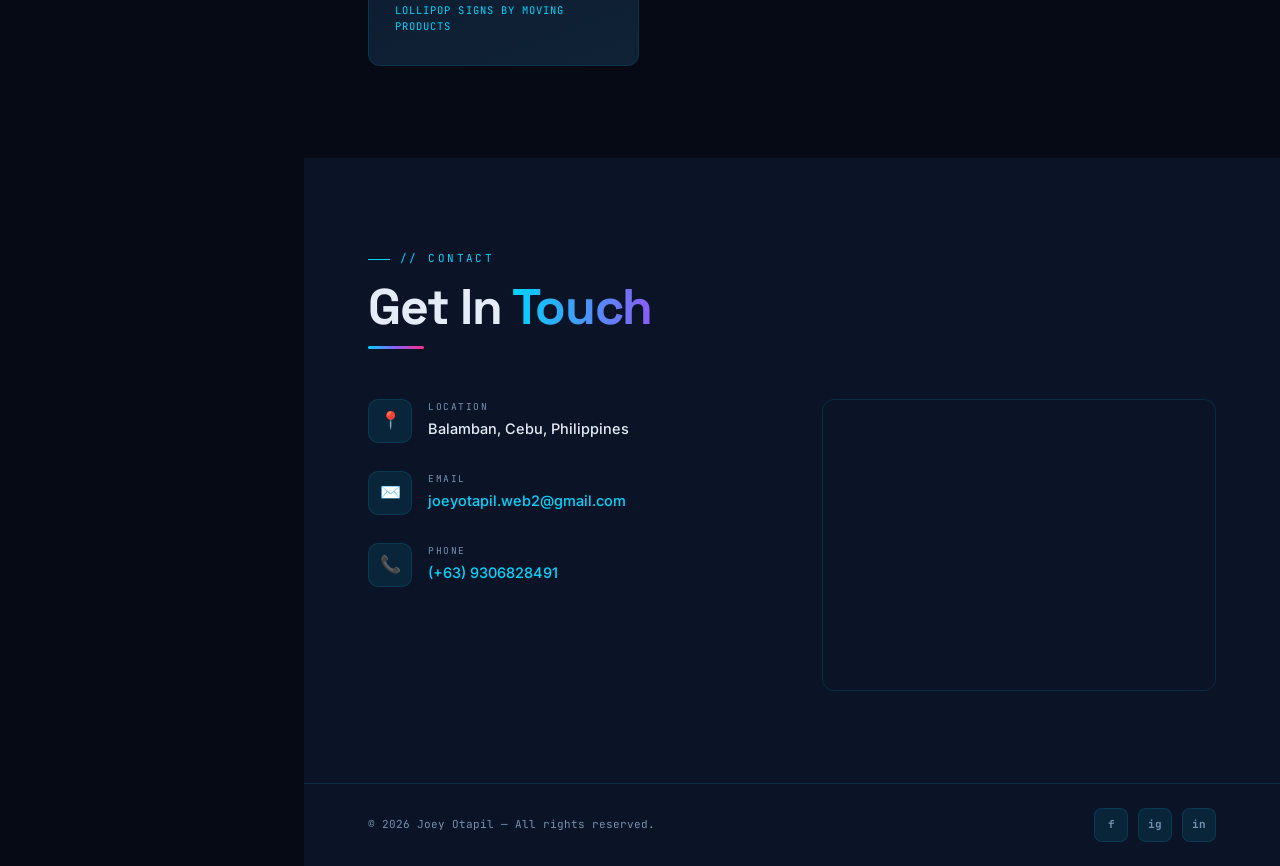
==== commit 81b78920: "updates" ====
--- a/index.html
+++ b/index.html
@@ -142,12 +142,8 @@
             <div class="value">Otapil, Joey T.</div>
           </div>
           <div class="about-info-item">
-            <div class="label">Birthday</div>
-            <div class="value">December 03, 1997</div>
-          </div>
-          <div class="about-info-item">
             <div class="label">Location</div>
-            <div class="value">Lingatong, Vito, Balamban, Cebu</div>
+            <div class="value">Balamban, Cebu, Philippines</div>
           </div>
           <div class="about-info-item">
             <div class="label">Degree</div>
@@ -307,7 +303,7 @@
           <div class="contact-icon">📍</div>
           <div>
             <div class="contact-label">Location</div>
-            <div class="contact-value">Lingatong, Vito, Balamban, Cebu</div>
+            <div class="contact-value">Balamban, Cebu, Philippines</div>
           </div>
         </div>
         <div class="contact-item">
@@ -327,7 +323,7 @@
       </div>
 
       <div class="map-wrap fade-up" style="transition-delay:.1s">
-        <iframe src="https://www.google.com/maps/embed?pb=!1m18!1m12!1m3!1d15691.979454619313!2d123.74401746071044!3d10.50107008410196!2m3!1f0!2f0!3f0!3m2!1i1024!2i768!4f13.1!3m3!1m2!1s0x33a909a4fff63e8b%3A0x2018088d240fe8a8!2sVito%2C%20Balamban%2C%20Cebu!5e0!3m2!1sen!2sph!4v1781663511153!5m2!1sen!2sph" width="600" height="450" style="border:0;" title="Map showing location in Vito, Balamban, Cebu" allowfullscreen="" loading="lazy" referrerpolicy="no-referrer-when-downgrade"></iframe>
+        <iframe src="https://www.google.com/maps/embed?pb=!1m18!1m12!1m3!1d62772.200220430735!2d123.74163656028284!3d10.479959900638612!2m3!1f0!2f0!3f0!3m2!1i1024!2i768!4f13.1!3m3!1m2!1s0x33a9093eac26237b%3A0xa267461d83f6be3d!2sBalamban%2C%20Cebu!5e0!3m2!1sen!2sph!4v1787645390693!5m2!1sen!2sph" width="600" height="450" style="border:0;" allowfullscreen="" loading="lazy" referrerpolicy="strict-origin-when-cross-origin"></iframe>
       </div>
     </div>
   </section>
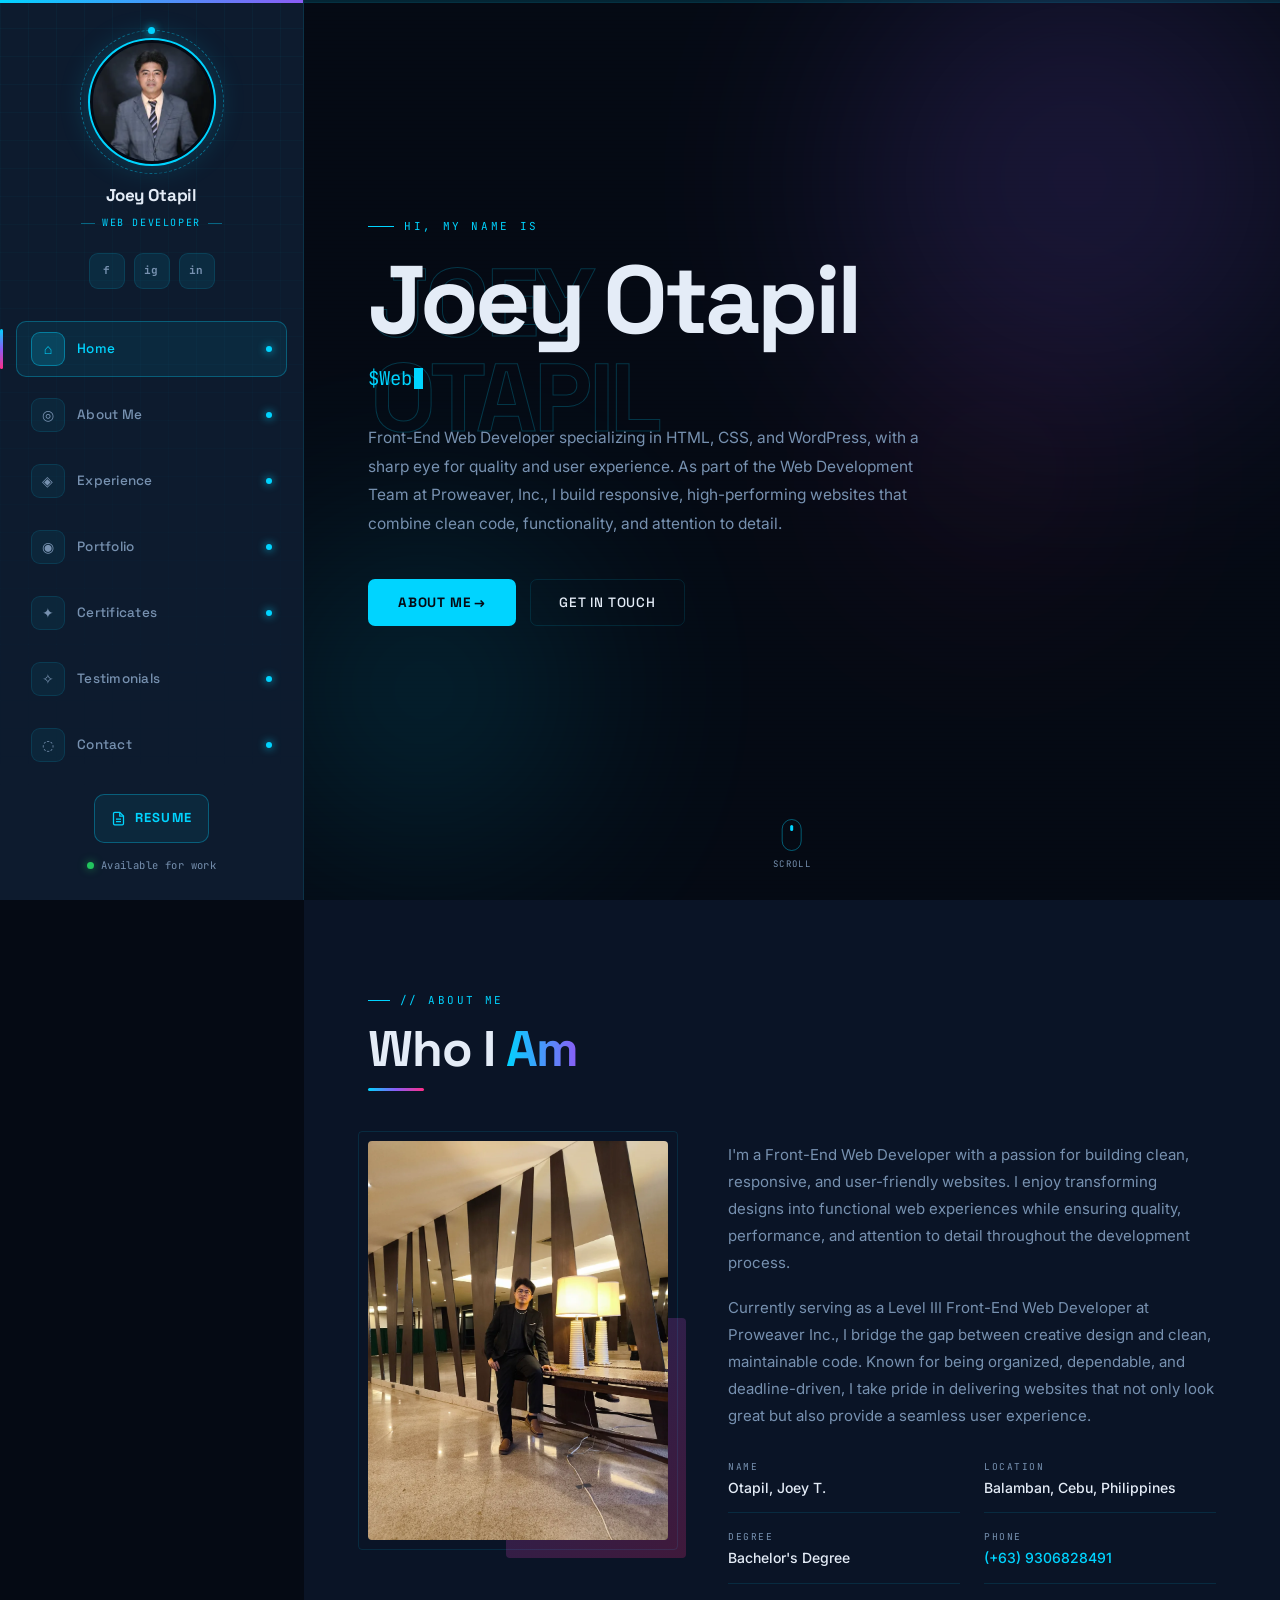
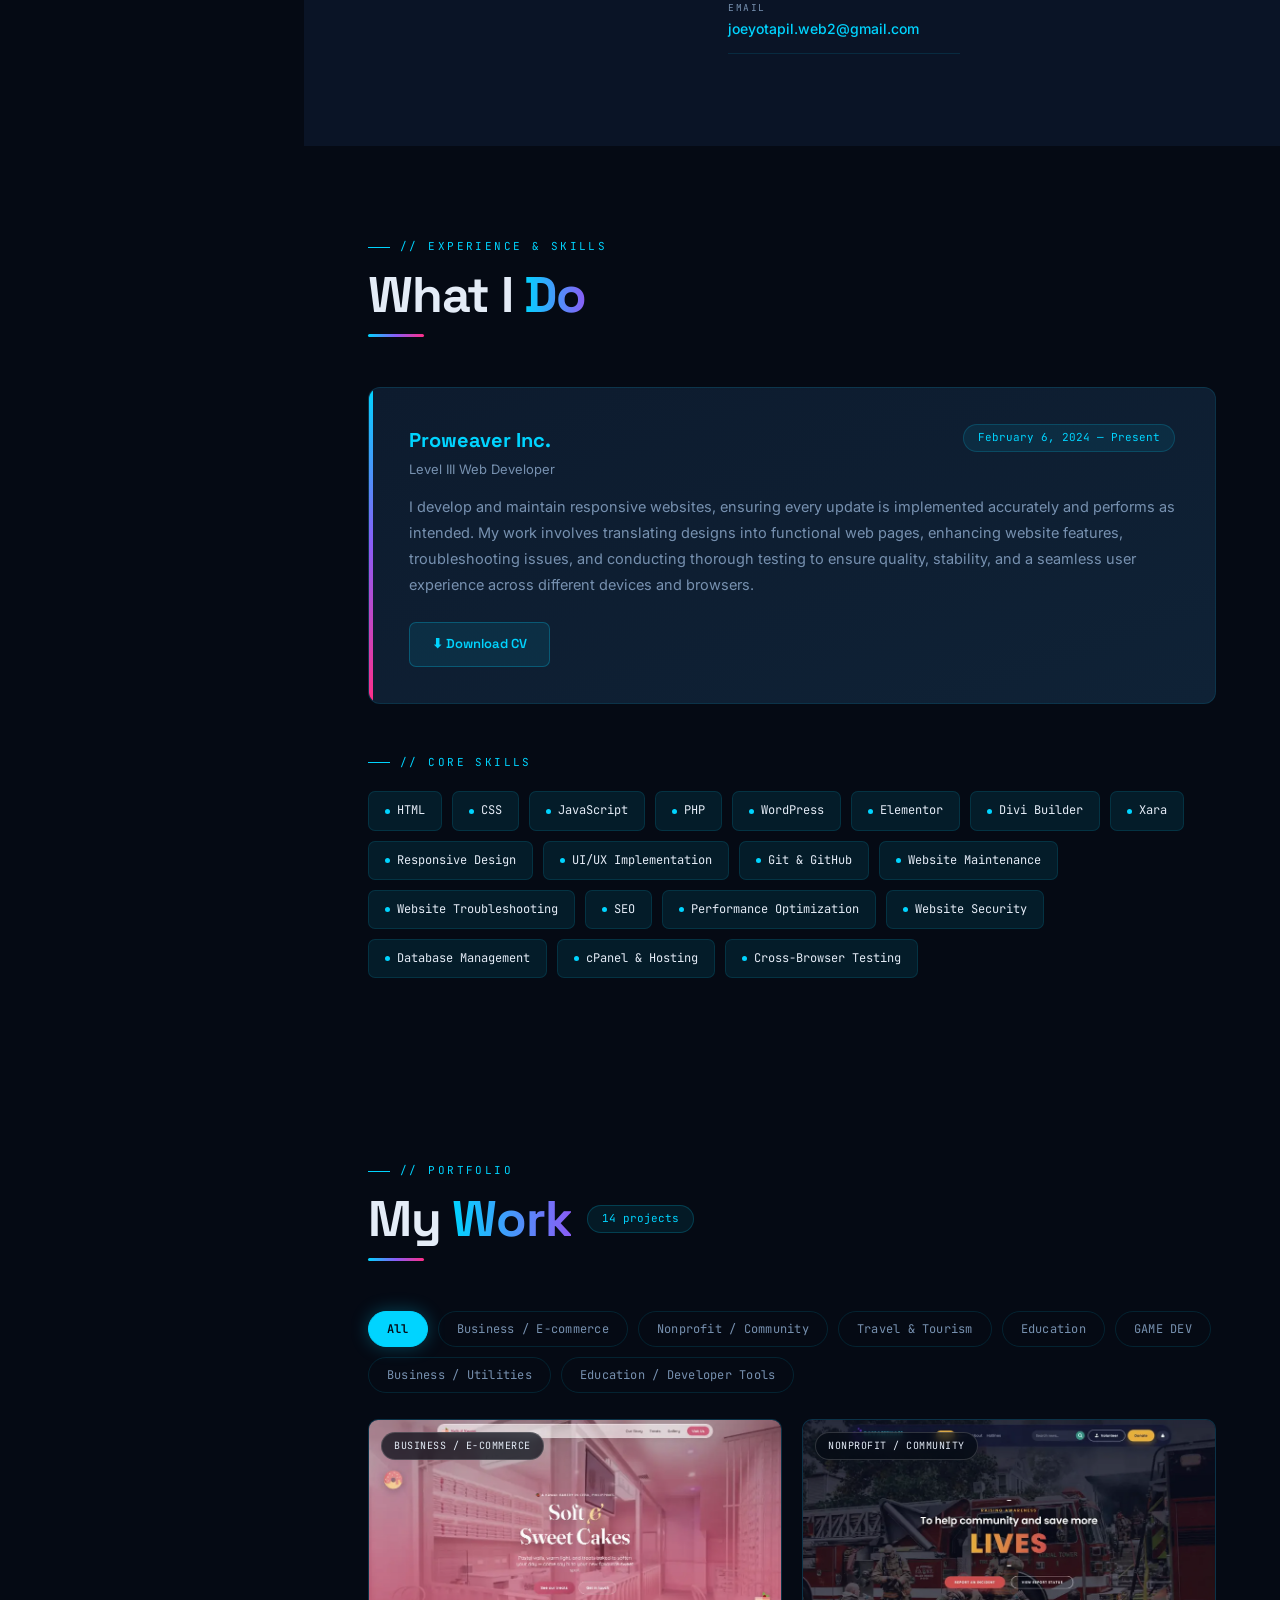
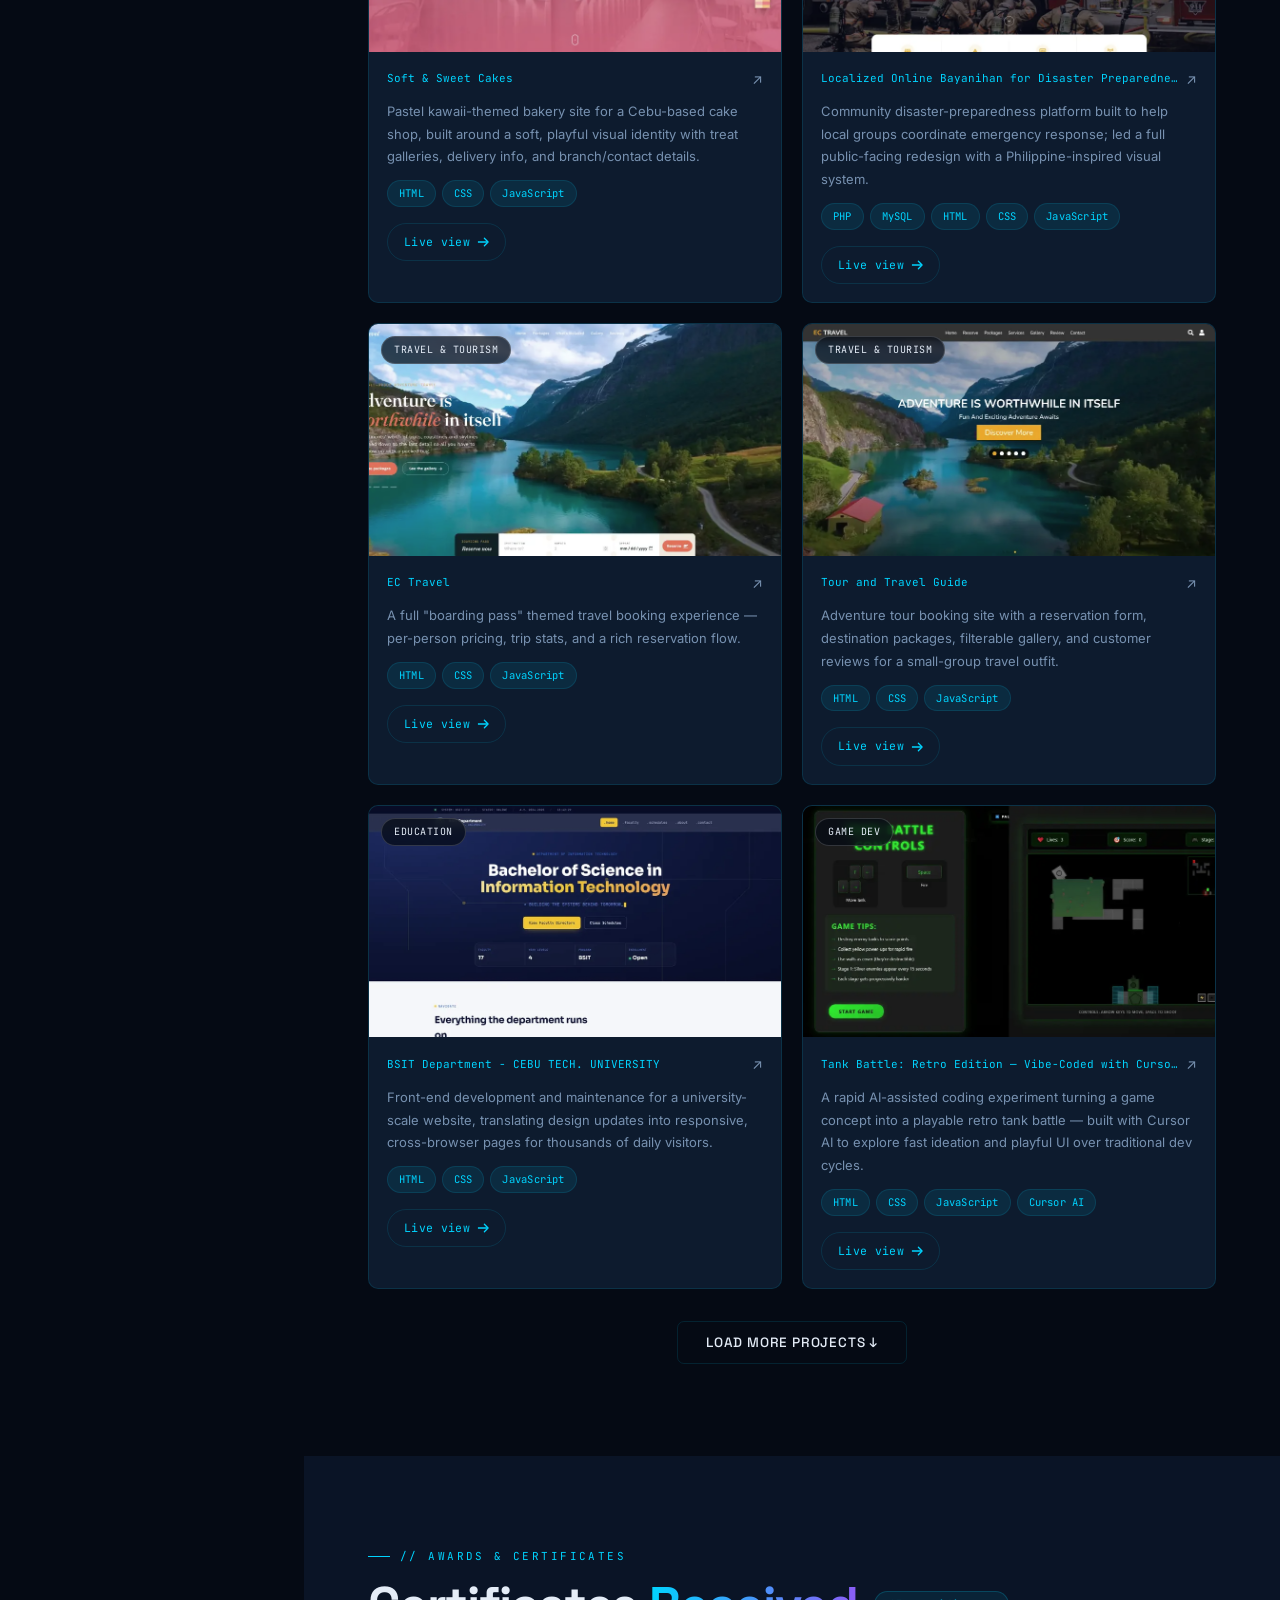
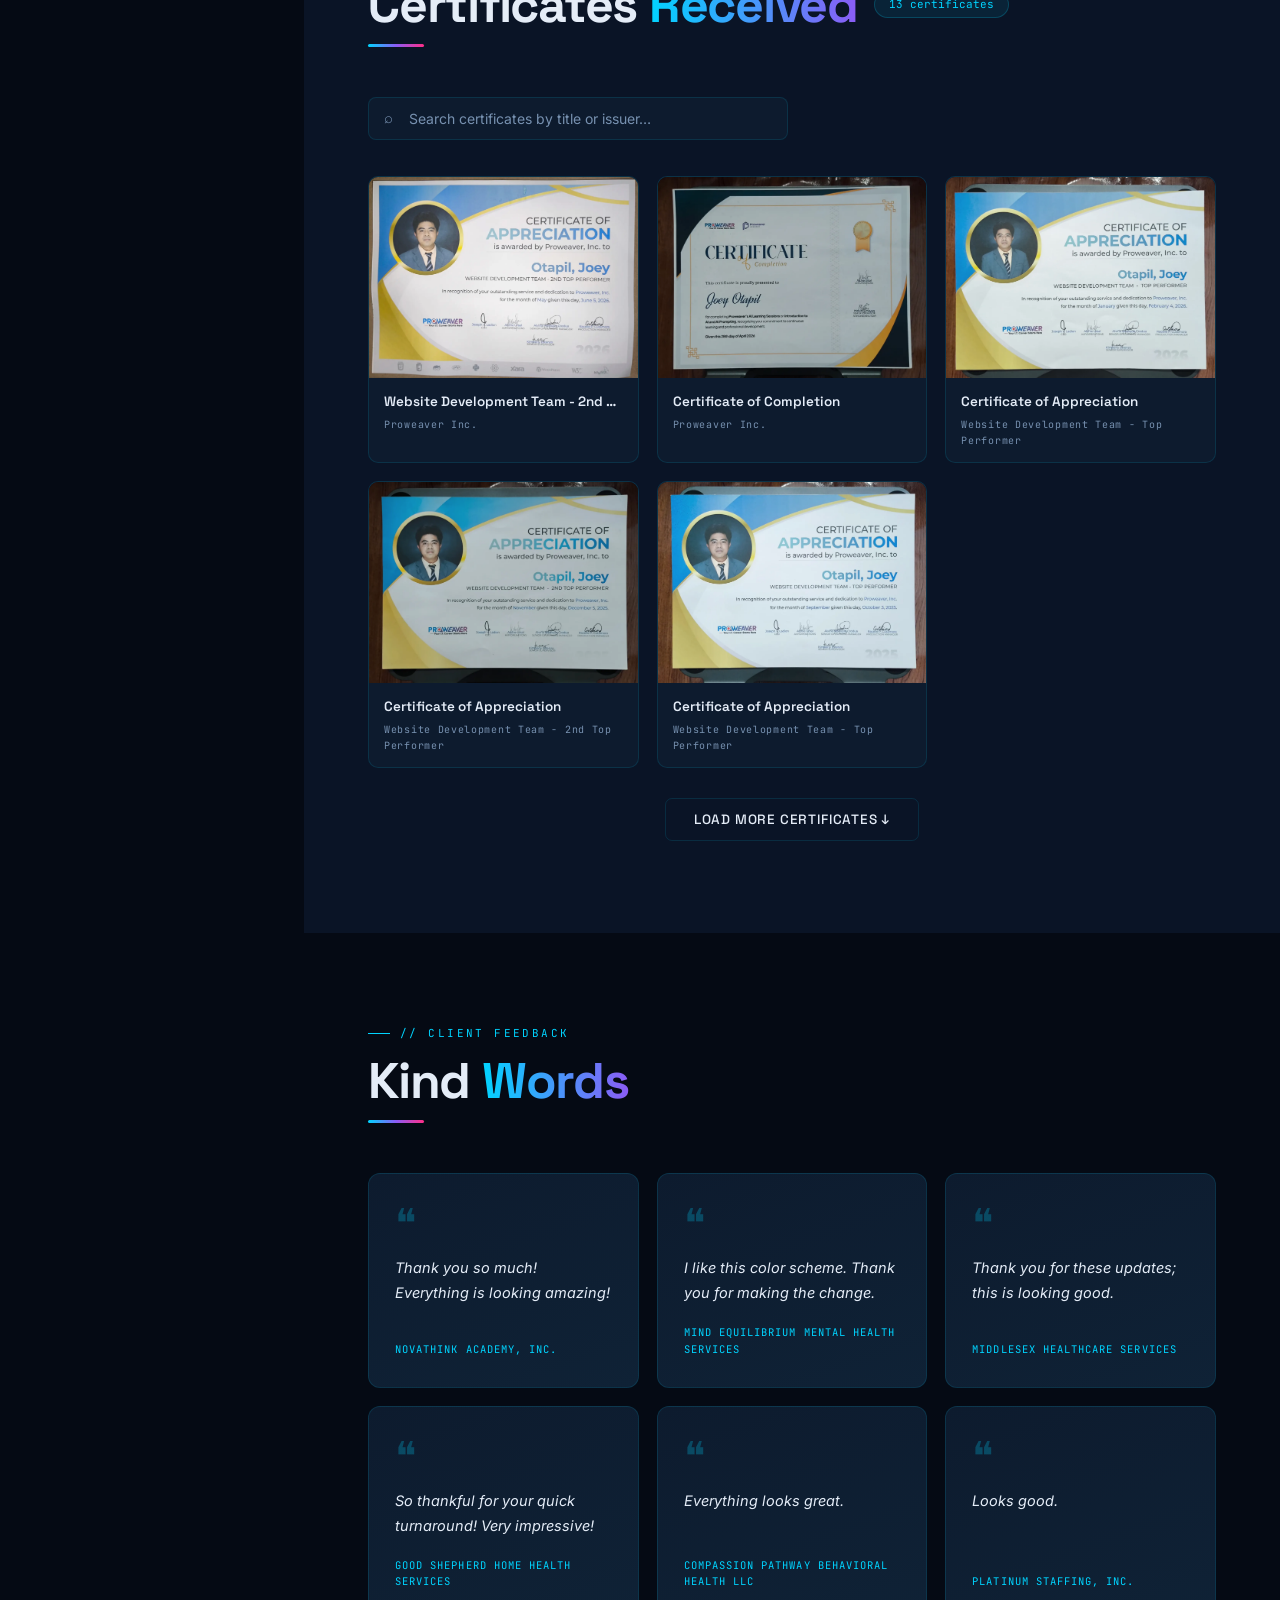
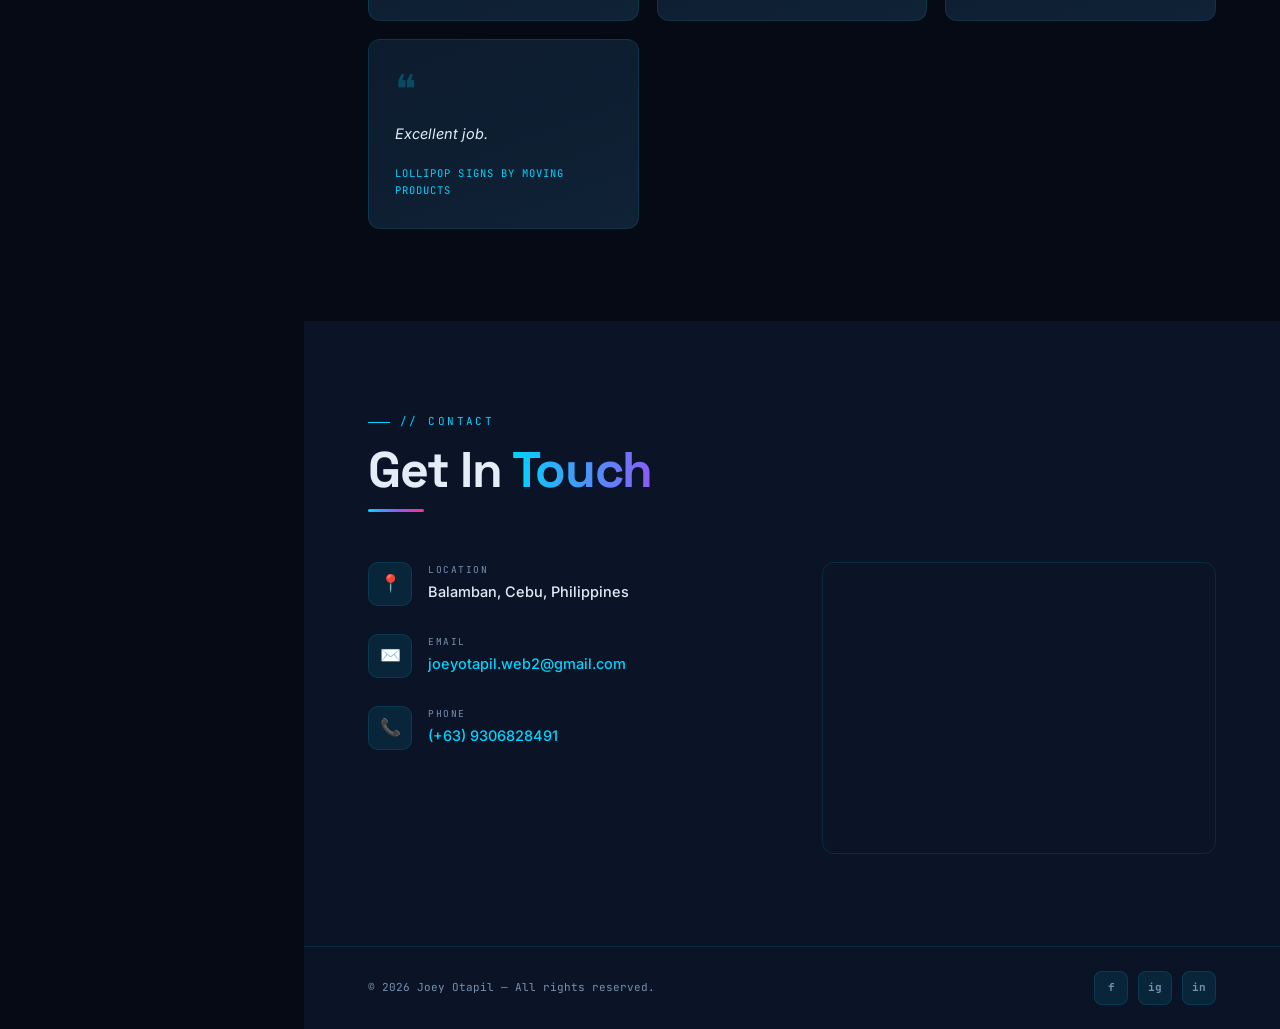
==== commit 6f30506c: "update" ====
--- a/index.html
+++ b/index.html
@@ -13,7 +13,8 @@
   <link rel="icon" href="data:image/svg+xml,%3Csvg xmlns='http://www.w3.org/2000/svg' viewBox='0 0 100 100'%3E%3Ccircle cx='50' cy='50' r='48' fill='%2306101d' stroke='%2300d9ff' stroke-width='4'/%3E%3Ctext x='50' y='61' font-size='38' font-weight='700' text-anchor='middle' fill='%2300d9ff' font-family='Arial,sans-serif'%3EJO%3C/text%3E%3C/svg%3E">
   <link rel="preconnect" href="https://fonts.googleapis.com">
   <link rel="preconnect" href="https://fonts.gstatic.com" crossorigin>
-  <link href="https://fonts.googleapis.com/css2?family=Space+Grotesk:wght@300;400;500;600;700;800&family=Inter:wght@300;400;500;600&family=JetBrains+Mono:wght@400;500;600&display=swap" rel="stylesheet">
+  <link rel="preload" as="image" href="images/profile.webp" fetchpriority="high">
+  <link href="https://fonts.googleapis.com/css2?family=Space+Grotesk:wght@500;600;700;800&family=Inter:wght@400;500;600&family=JetBrains+Mono:wght@400;500;600&display=swap" rel="stylesheet">
   <link rel="stylesheet" href="style.min.css">
   <link rel="stylesheet" href="css/media.min.css">
 </head>
@@ -42,7 +43,7 @@
 <aside id="sidebar">
   <div class="profile-img-wrap">
     <div class="profile-ring"></div>
-    <img src="images/profile.webp" alt="Joey Otapil" width="240" height="360" decoding="async">
+    <img src="images/profile.webp" alt="Joey Otapil" width="240" height="360" decoding="async" fetchpriority="high">
   </div>
   <div class="sidebar-name">Joey Otapil</div>
   <div class="sidebar-role">Web Developer</div>
--- a/style.min.css
+++ b/style.min.css
@@ -1 +1 @@
-:root{--navy:#050a14;--slate:#0a1426;--panel:#0d1b2e;--panel2:#0f2236;--cyan:#00d4ff;--cyan-dim:rgba(0,212,255,.09);--violet:#8b5cf6;--pink:#ff2e88;--white:#e4ecf7;--muted:#7791b0;--border:rgba(0,212,255,.12);--sidebar-w:304px;--ff-d:'Space Grotesk',sans-serif;--ff-b:'Inter',sans-serif;--ff-m:'JetBrains Mono',monospace;--ease:cubic-bezier(.19,1,.22,1)}*,::after,::before{box-sizing:border-box;margin:0;padding:0}html{scroll-behavior:smooth}body{font-family:var(--ff-b);background:var(--navy);color:var(--white);overflow-x:hidden;line-height:1.6;font-size:16px}ul{list-style:none}a{color:var(--cyan);text-decoration:none;transition:color .2s,opacity .2s}a:hover{opacity:.8}img{max-width:100%;display:block}p{line-height:1.8}strong{font-weight:600}button{font-family:inherit}::-webkit-scrollbar{width:4px}::-webkit-scrollbar-track{background:var(--navy)}::-webkit-scrollbar-thumb{background:var(--cyan);border-radius:2px}a:focus-visible,button:focus-visible,input:focus-visible{outline:2px solid var(--cyan);outline-offset:2px;border-radius:4px}#preloader{position:fixed;inset:0;z-index:10000;background:var(--navy);display:flex;align-items:center;justify-content:center;transition:opacity .5s var(--ease),visibility .5s var(--ease)}#preloader.loaded{opacity:0;visibility:hidden;pointer-events:none}.preloader-mark{position:relative;width:60px;height:60px;display:flex;align-items:center;justify-content:center}.preloader-ring{position:absolute;inset:0;border-radius:50%;border:2px solid rgba(0,212,255,.14);border-top-color:var(--cyan);border-right-color:var(--violet);animation:preloader-spin .85s linear infinite}.preloader-text{font-family:var(--ff-d);font-weight:800;font-size:14px;letter-spacing:.04em;color:var(--white)}@keyframes preloader-spin{to{transform:rotate(360deg)}}@media (prefers-reduced-motion:reduce){.preloader-ring{animation:none}#preloader{transition:opacity .2s linear}}#scroll-progress{position:fixed;top:0;left:var(--sidebar-w);right:0;height:3px;z-index:950;background:rgba(0,212,255,.14);border-bottom:1px solid rgba(0,212,255,.06);pointer-events:none}#scroll-progress-bar{height:100%;width:0%;background:linear-gradient(90deg,var(--cyan),var(--violet),var(--pink));box-shadow:0 0 8px rgba(0,212,255,.5);transition:width .1s linear}#particles-canvas{position:absolute;inset:0;width:100%;height:100%;z-index:0;pointer-events:none}#layout-wrap{display:flex;min-height:100vh;position:relative}#sidebar{position:fixed;top:0;left:0;width:var(--sidebar-w);height:100vh;height:100dvh;background:var(--panel);border-right:1px solid var(--border);display:flex;flex-direction:column;align-items:center;padding:40px 0 26px;z-index:800;overflow-y:auto;overflow-x:hidden;overscroll-behavior:contain;-webkit-overflow-scrolling:touch;touch-action:pan-y;transition:transform .42s cubic-bezier(.4,0,.2,1);will-change:transform}#sidebar::-webkit-scrollbar{width:3px}#sidebar::-webkit-scrollbar-thumb{background:rgba(0,212,255,.22)}#sidebar::before{content:'';position:absolute;inset:0;background-image:linear-gradient(rgba(0,212,255,.035) 1px,transparent 1px),linear-gradient(90deg,rgba(0,212,255,.035) 1px,transparent 1px);background-size:28px 28px;pointer-events:none;z-index:0;mask-image:linear-gradient(to bottom,black,transparent 90%)}#sidebar::after{content:'';position:absolute;top:0;left:0;right:0;height:3px;background:linear-gradient(90deg,var(--cyan),var(--violet),var(--pink));background-size:200% 100%;animation:gradient-shift 6s linear infinite}@keyframes gradient-shift{to{background-position:200% 0}}.profile-img-wrap{position:relative;z-index:1;width:124px;height:124px;margin-bottom:18px;flex-shrink:0}.profile-ring{position:absolute;inset:-10px;border-radius:50%;border:1px dashed rgba(0,212,255,.4);animation:spin-cw 10s linear infinite}.profile-ring::before{content:'';position:absolute;top:-4px;left:50%;width:7px;height:7px;margin-left:-3.5px;background:var(--cyan);border-radius:50%;box-shadow:0 0 8px var(--cyan)}.profile-ring::after{content:'';position:absolute;inset:8px;border-radius:50%;border:1px dotted rgba(139,92,246,.4);animation:spin-ccw 7s linear infinite}@keyframes spin-cw{to{transform:rotate(360deg)}}@keyframes spin-ccw{to{transform:rotate(-360deg)}}.profile-img-wrap img{width:124px;height:124px;border-radius:50%;object-fit:cover;position:relative;z-index:1;border:3px solid var(--navy);box-shadow:0 0 0 2px var(--cyan),0 0 30px rgba(0,212,255,.25);background:var(--slate)}.sidebar-name{font-family:var(--ff-d);font-size:17px;font-weight:700;color:var(--white);text-align:center;letter-spacing:-.01em;position:relative;z-index:1;padding:0 18px}.sidebar-role{font-family:var(--ff-m);font-size:10px;color:var(--cyan);letter-spacing:.16em;text-transform:uppercase;text-align:center;margin-top:6px;position:relative;z-index:1;display:flex;align-items:center;justify-content:center;gap:7px}.sidebar-role::after,.sidebar-role::before{content:'';width:14px;height:1px;background:rgba(0,212,255,.4)}.sidebar-social{display:flex;gap:9px;justify-content:center;position:relative;z-index:1;margin:22px 0 24px}.sidebar-social a{width:36px;height:36px;border-radius:9px;border:1px solid var(--border);background:var(--cyan-dim);display:flex;align-items:center;justify-content:center;color:var(--muted);font-family:var(--ff-m);font-size:11px;font-weight:700;letter-spacing:.02em;text-transform:lowercase;transition:border-color .22s,background .22s,color .22s,box-shadow .22s,transform .22s}.sidebar-social a:hover{border-color:rgba(0,212,255,.45);background:rgba(0,212,255,.14);color:var(--cyan);box-shadow:0 0 16px rgba(0,212,255,.18);transform:translateY(-2px);opacity:1}.sidebar-resume-btn{position:relative;z-index:1;display:flex;align-items:center;justify-content:center;gap:9px;margin:18px 16px 0;padding:13px 16px;border-radius:10px;border:1px solid rgba(0,212,255,.32);background:rgba(0,212,255,.07);color:var(--cyan);font-family:var(--ff-d);font-size:13px;font-weight:700;letter-spacing:.08em;text-transform:uppercase;cursor:pointer;transition:background .22s,box-shadow .22s,border-color .22s,transform .2s}.sidebar-resume-btn:hover{background:rgba(0,212,255,.14);border-color:rgba(0,212,255,.5);box-shadow:0 0 22px rgba(0,212,255,.2);transform:translateY(-1px);opacity:1}.sidebar-resume-btn svg{width:15px;height:15px;stroke:currentColor;fill:none;stroke-width:2;flex-shrink:0}.sidebar-status{position:relative;z-index:1;display:flex;align-items:center;justify-content:center;gap:7px;margin-top:14px;font-family:var(--ff-m);font-size:10.5px;color:var(--muted);letter-spacing:.04em}.sidebar-status-dot{width:7px;height:7px;border-radius:50%;background:#22c55e;box-shadow:0 0 8px rgba(34,197,94,.65);animation:status-pulse 2s ease-in-out infinite;flex-shrink:0}@keyframes status-pulse{0%,100%{box-shadow:0 0 8px rgba(34,197,94,.55)}50%{box-shadow:0 0 15px rgba(34,197,94,.9)}}.side-nav{width:100%;position:relative;z-index:1;flex:1;margin-bottom:auto}.side-nav ul{padding:0 16px;display:flex;flex-direction:column;gap:10px;margin-top:8px}.side-nav ul li{position:relative}.side-nav ul li.active::before{content:'';position:absolute;left:-16px;top:8px;bottom:8px;width:3px;border-radius:2px;background:linear-gradient(to bottom,var(--cyan),var(--violet),var(--pink))}.side-nav ul li a{display:flex;align-items:center;gap:12px;padding:10px 14px;border-radius:10px;font-family:var(--ff-d);font-size:13.5px;font-weight:500;letter-spacing:.02em;color:var(--muted);transition:color .22s,background .22s,border-color .22s;border:1px solid transparent}.side-nav ul li a:hover{color:var(--white);background:rgba(0,212,255,.05);opacity:1}.side-nav ul li.active a{color:var(--cyan);background:rgba(0,212,255,.08);border-color:rgba(0,212,255,.3)}.nav-icon{width:34px;height:34px;flex-shrink:0;display:flex;align-items:center;justify-content:center;border-radius:9px;background:rgba(0,212,255,.06);border:1px solid var(--border);font-size:14px;color:var(--muted);transition:color .22s,background .22s,border-color .22s}.side-nav ul li:hover .nav-icon{color:var(--cyan)}.side-nav ul li.active .nav-icon{color:var(--cyan);background:rgba(0,212,255,.16);border-color:rgba(0,212,255,.4)}.side-nav ul li a .nav-active-dot{margin-left:auto;width:6px;height:6px;border-radius:50%;background:var(--cyan);box-shadow:0 0 8px var(--cyan);opacity:0;transition:opacity .22s;flex-shrink:0}.side-nav ul li.active a .nav-active-dot{opacity:1}#mobile-topbar{display:none;position:fixed;top:0;left:0;right:0;height:58px;z-index:900;align-items:center;justify-content:flex-end;padding:0 18px;pointer-events:none}#mobile-topbar #hamburger-btn{pointer-events:auto}#hamburger-btn{display:none;flex-direction:column;gap:5px;background:var(--panel);border:1px solid var(--border);border-radius:10px;cursor:pointer;padding:5px;width:42px;height:42px;align-items:center;justify-content:center;flex-shrink:0;z-index:901;transition:background .2s,border-color .2s}#hamburger-btn:hover{background:var(--panel2);border-color:rgba(0,212,255,.4)}#hamburger-btn span{display:block;width:22px;height:2px;background:var(--cyan);border-radius:2px;transform-origin:center;transition:transform .32s,opacity .22s,width .22s}#hamburger-btn.open span:first-child{transform:translateY(7px) rotate(45deg)}#hamburger-btn.open span:nth-child(2){opacity:0;width:0}#hamburger-btn.open span:nth-child(3){transform:translateY(-7px) rotate(-45deg)}#sidebar-overlay{display:none;position:fixed;inset:0;background:rgba(5,10,20,.82);backdrop-filter:blur(5px);z-index:850}#sidebar-overlay.visible{display:block}@media (min-width:1025px){#sidebar-overlay{display:none!important}}@media (max-width:1024px){#sidebar{transform:translateX(-100%)}#sidebar.open{transform:translateX(0);z-index:860}#mobile-topbar{display:flex}#hamburger-btn{display:flex}}@media (max-width:1024px) and (max-height:720px){#sidebar{padding:22px 0 18px}.profile-img-wrap{width:96px;height:96px;margin-bottom:12px}.profile-img-wrap img{width:96px;height:96px}.sidebar-social{margin:16px 0 16px}.side-nav ul{gap:6px;margin-top:4px}.side-nav ul li a{padding:8px 14px}.sidebar-resume-btn{margin-top:14px;padding:11px 16px}.sidebar-status{margin-top:10px}}#main-content{margin-left:var(--sidebar-w);flex:1;position:relative}@media (max-width:1024px){#main-content{margin-left:0}#scroll-progress{left:0}}section{padding:92px 64px;position:relative}@media (max-width:600px){section{padding:68px 22px}}#about,#certificates,#contact{background:var(--slate)}#portfolio,#skills,#testimonials{background:var(--navy)}.section-label{font-family:var(--ff-m);font-size:11px;color:var(--cyan);letter-spacing:.22em;text-transform:uppercase;margin-bottom:12px;display:flex;align-items:center;gap:10px}.section-label::before{content:'';display:block;width:22px;height:1px;background:var(--cyan);flex-shrink:0}.section-title{font-family:var(--ff-d);font-size:clamp(28px, 4vw, 50px);font-weight:800;line-height:1.08;letter-spacing:-.025em;color:var(--white);margin-bottom:12px}.section-title span{background:linear-gradient(90deg,var(--cyan),var(--violet));-webkit-background-clip:text;background-clip:text;color:transparent}.section-divider{width:56px;height:3px;background:linear-gradient(90deg,var(--cyan),var(--violet),var(--pink));border-radius:3px;margin-bottom:50px}#home{min-height:100vh;display:flex;flex-direction:column;justify-content:center;position:relative;overflow:hidden;background:var(--navy);padding:90px 64px}#home::before{content:'';position:absolute;inset:0;z-index:1;background:repeating-linear-gradient(0deg,transparent,transparent 3px,rgba(0,0,0,.05) 3px,rgba(0,0,0,.05) 4px);pointer-events:none}.hero-inner{position:relative;z-index:2}.h-blob{position:absolute;border-radius:50%;filter:blur(110px);pointer-events:none;opacity:.15;z-index:1}.h-blob-1{width:480px;height:480px;background:var(--violet);top:-60px;right:-40px}.h-blob-2{width:300px;height:300px;background:var(--cyan);bottom:60px;left:-30px}.h-blob-3{width:220px;height:220px;background:var(--pink);top:40%;right:18%;opacity:.08}.hero-cursor-glow{position:absolute;top:0;left:0;width:420px;height:420px;border-radius:50%;background:radial-gradient(circle,rgba(0,212,255,.12),transparent 70%);pointer-events:none;z-index:1;transform:translate(-50%,-50%);opacity:0;transition:opacity .5s ease}#home:hover .hero-cursor-glow{opacity:1}@media (hover:none),(pointer:coarse){.hero-cursor-glow{display:none}}.hero-cta,.hero-desc,.hero-eyebrow,.hero-name,.hero-typewriter{opacity:0;transform:translateY(18px);animation:hero-in .8s var(--ease) forwards}.hero-eyebrow{animation-delay:.05s}.hero-name{animation-delay:.16s}.hero-typewriter{animation-delay:.3s}.hero-desc{animation-delay:.42s}.hero-cta{animation-delay:.54s}@keyframes hero-in{to{opacity:1;transform:none}}.hero-eyebrow{font-family:var(--ff-m);font-size:11px;color:var(--cyan);letter-spacing:.24em;text-transform:uppercase;margin-bottom:18px;display:flex;align-items:center;gap:10px}.hero-eyebrow::before{content:'';display:block;width:26px;height:1px;background:var(--cyan)}.hero-name{font-family:var(--ff-d);font-size:clamp(44px, 7.5vw, 96px);font-weight:800;line-height:.98;letter-spacing:-.035em;margin-bottom:16px;color:var(--white);position:relative;display:inline-block}.hero-name::after{content:'JOEY OTAPIL';position:absolute;top:3px;left:3px;color:transparent;-webkit-text-stroke:1px rgba(0,212,255,.22);z-index:-1}.hero-typewriter{font-family:var(--ff-m);font-size:clamp(14px, 1.9vw, 19px);color:var(--muted);margin-bottom:30px;min-height:1.5em;display:flex;align-items:center;gap:0}.hero-typewriter::before{content:'$ ';color:var(--cyan)}.typed-text{color:var(--cyan)}.cursor{display:inline-block;width:9px;height:1.1em;background:var(--cyan);margin-left:2px;animation:blink .8s step-end infinite}@keyframes blink{50%{opacity:0}}.hero-desc{max-width:560px;color:var(--muted);font-size:15.5px;line-height:1.85;margin-bottom:40px}.hero-cta{display:flex;gap:14px;flex-wrap:wrap;margin-bottom:56px}.btn-primary{display:inline-flex;align-items:center;gap:8px;padding:13px 30px;background:var(--cyan);color:var(--navy);font-family:var(--ff-d);font-weight:700;font-size:13.5px;letter-spacing:.06em;text-transform:uppercase;border-radius:7px;border:none;cursor:pointer;transition:box-shadow .3s var(--ease),transform .3s var(--ease)}.btn-primary:hover{box-shadow:0 0 34px rgba(0,212,255,.45);transform:translateY(-2px);opacity:1}.btn-primary:active{transform:translateY(0) scale(.97)}.btn-outline{display:inline-flex;align-items:center;gap:8px;padding:12px 28px;border:1px solid var(--border);color:var(--white);font-family:var(--ff-d);font-weight:500;font-size:13.5px;letter-spacing:.06em;text-transform:uppercase;border-radius:7px;cursor:pointer;background:0 0;transition:border-color .3s var(--ease),box-shadow .3s var(--ease),transform .3s var(--ease)}.btn-outline:hover{border-color:var(--cyan);box-shadow:0 0 18px rgba(0,212,255,.13);opacity:1}.btn-outline:active{transform:scale(.97)}.hero-scroll-hint{position:absolute;bottom:30px;left:50%;transform:translateX(-50%);display:flex;flex-direction:column;align-items:center;gap:7px;background:0 0;border:none;cursor:pointer;color:var(--muted);z-index:2;opacity:1;transition:opacity .4s;animation:float-sb 2.6s ease-in-out infinite}.hero-scroll-hint.is-hidden{opacity:0;pointer-events:none}@keyframes float-sb{0%,100%{transform:translateX(-50%) translateY(0)}50%{transform:translateX(-50%) translateY(-7px)}}.scroll-mouse{width:20px;height:32px;border:1.5px solid rgba(0,212,255,.4);border-radius:10px;position:relative}.scroll-mouse::before{content:'';position:absolute;top:5px;left:50%;transform:translateX(-50%);width:3px;height:6px;background:var(--cyan);border-radius:2px;animation:scroll-dot 1.8s ease-in-out infinite}@keyframes scroll-dot{0%,100%{opacity:1;top:5px}50%{opacity:0;top:16px}}.hero-scroll-hint span{font-family:var(--ff-m);font-size:9px;letter-spacing:.16em;text-transform:uppercase}.about-grid{display:grid;grid-template-columns:300px 1fr;gap:60px;align-items:start}@media (max-width:860px){.about-grid{grid-template-columns:1fr;gap:40px}}.about-photo-wrap{position:relative;max-width:350px;margin:0 auto}.about-photo-wrap::before{content:'';position:absolute;inset:-10px;border:1px solid var(--border);border-radius:4px;z-index:0}.about-photo-wrap::after{content:'';position:absolute;bottom:-18px;right:-18px;width:60%;height:60%;background:linear-gradient(135deg,var(--violet),var(--pink));border-radius:4px;opacity:.22;z-index:0}.about-photo-wrap img{position:relative;z-index:1;border-radius:4px;width:100%;height:auto;filter:grayscale(8%)}.about-text p{color:var(--muted);font-size:15px;margin-bottom:18px}.about-info-grid{display:grid;grid-template-columns:1fr 1fr;gap:16px 24px;margin-top:30px}@media (max-width:480px){.about-info-grid{grid-template-columns:1fr}}.about-info-item{border-bottom:1px solid var(--border);padding-bottom:13px}.about-info-item .label{font-family:var(--ff-m);font-size:9.5px;letter-spacing:.16em;text-transform:uppercase;color:var(--muted);margin-bottom:3px}.about-info-item .value{font-size:14px;font-weight:500;color:var(--white)}.about-info-item .value a{color:var(--cyan)}.exp-card{background:linear-gradient(160deg,var(--panel),var(--panel2));border:1px solid var(--border);border-radius:12px;padding:36px 40px;position:relative;overflow:hidden;transition:border-color .3s,box-shadow .3s}.exp-card:hover{border-color:rgba(0,212,255,.3);box-shadow:0 0 40px rgba(0,212,255,.06)}.exp-card::before{content:'';position:absolute;top:0;left:0;width:4px;height:100%;background:linear-gradient(to bottom,var(--cyan),var(--violet),var(--pink))}.exp-header{display:flex;align-items:flex-start;justify-content:space-between;gap:20px;margin-bottom:14px;flex-wrap:wrap}.exp-company{font-family:var(--ff-d);font-size:20px;font-weight:700;color:var(--white);margin-bottom:3px}.exp-company a{color:var(--cyan)}.exp-role{font-size:13px;color:var(--muted)}.exp-badge{display:inline-flex;align-items:center;gap:6px;font-family:var(--ff-m);font-size:11px;color:var(--cyan);background:rgba(0,212,255,.08);border:1px solid rgba(0,212,255,.18);padding:4px 14px;border-radius:20px;white-space:nowrap;flex-shrink:0}.exp-desc{color:var(--muted);font-size:14.5px;line-height:1.8;margin-bottom:24px}.download-cv{display:inline-flex;align-items:center;gap:8px;padding:11px 22px;border:1px solid rgba(0,212,255,.26);border-radius:7px;font-family:var(--ff-d);font-size:13px;font-weight:600;color:var(--cyan);background:var(--cyan-dim);transition:background .22s,box-shadow .22s,border-color .22s}.download-cv:hover{background:rgba(0,212,255,.13);border-color:rgba(0,212,255,.44);box-shadow:0 0 20px rgba(0,212,255,.14);opacity:1}.skills-grid{display:flex;flex-wrap:wrap;gap:10px}.skill-pill{display:flex;align-items:center;gap:7px;padding:9px 16px;background:var(--cyan-dim);border:1px solid var(--border);border-radius:7px;font-family:var(--ff-m);font-size:12px;color:var(--white);transition:border-color .2s,background .2s,transform .2s}.skill-pill::before{content:'';width:5px;height:5px;border-radius:50%;background:var(--cyan);flex-shrink:0}.skill-pill:hover{border-color:rgba(0,212,255,.36);background:rgba(0,212,255,.11);transform:translateY(-2px)}.portfolio-heading-row{display:flex;align-items:center;gap:16px;margin-bottom:12px;flex-wrap:wrap}.portfolio-count-badge{font-family:var(--ff-m);font-size:11px;color:var(--cyan);background:rgba(0,212,255,.08);border:1px solid rgba(0,212,255,.2);padding:4px 14px;border-radius:20px}.portfolio-filters{display:flex;flex-wrap:wrap;gap:10px;margin-bottom:26px}.filter-pill{font-family:var(--ff-m);font-size:12px;letter-spacing:.02em;color:var(--muted);background:0 0;cursor:pointer;border:1px solid var(--border);border-radius:20px;padding:9px 18px;transition:border-color .2s,background .2s,color .2s,transform .2s}.filter-pill:hover{color:var(--white);border-color:rgba(0,212,255,.36);background:rgba(0,212,255,.08);transform:translateY(-2px)}.filter-pill.active{color:var(--navy);background:var(--cyan);border-color:var(--cyan);font-weight:600;box-shadow:0 0 18px rgba(0,212,255,.28)}.portfolio-grid{display:grid;grid-template-columns:repeat(3,1fr);gap:20px}.portfolio-card{background:var(--panel);border:1px solid var(--border);border-radius:10px;overflow:hidden;transition:transform .4s var(--ease),border-color .4s var(--ease),box-shadow .4s var(--ease);position:relative}.portfolio-card:hover{transform:translateY(-6px);border-color:rgba(0,212,255,.32);box-shadow:0 18px 50px rgba(0,0,0,.35),0 0 30px rgba(0,212,255,.07)}.portfolio-img-wrap{position:relative}.portfolio-category{position:absolute;top:12px;left:12px;z-index:2;font-family:var(--ff-m);font-size:10px;letter-spacing:.05em;text-transform:uppercase;color:var(--white);background:rgba(5,10,20,.72);backdrop-filter:blur(4px);border:1px solid rgba(255,255,255,.16);padding:5px 12px;border-radius:20px}.portfolio-img{width:100%;aspect-ratio:16/9;object-fit:cover;filter:grayscale(25%);transition:transform .5s,filter .4s}.portfolio-card:hover .portfolio-img{transform:scale(1.06);filter:grayscale(0%)}.portfolio-body{padding:16px 18px 18px;display:flex;flex-direction:column;gap:10px}.portfolio-header{display:flex;align-items:center;justify-content:space-between;gap:8px}.portfolio-link{font-family:var(--ff-m);font-size:11px;color:var(--cyan);white-space:nowrap;overflow:hidden;text-overflow:ellipsis}.portfolio-arrow{color:var(--muted);font-size:14px;transition:transform .25s,color .25s;flex-shrink:0}.portfolio-card:hover .portfolio-arrow{transform:translate(3px,-3px);color:var(--cyan)}.portfolio-desc{color:var(--muted);font-size:13px;line-height:1.75}.portfolio-tools{display:flex;flex-wrap:wrap;gap:6px;margin-top:2px}.portfolio-tool-tag{font-family:var(--ff-m);font-size:10.5px;letter-spacing:.02em;padding:4px 11px;border:1px solid var(--border);border-radius:20px;color:var(--cyan);background:var(--cyan-dim);white-space:nowrap;transition:border-color .2s,background .2s}.portfolio-card:hover .portfolio-tool-tag{border-color:rgba(0,212,255,.3);background:rgba(0,212,255,.12)}.portfolio-load-more-wrap{text-align:center;margin-top:32px}.portfolio-load-more-wrap .btn-outline.hidden{display:none}.cert-heading-row{display:flex;align-items:center;gap:16px;margin-bottom:12px;flex-wrap:wrap}.cert-count-badge{font-family:var(--ff-m);font-size:11px;color:var(--cyan);background:rgba(0,212,255,.08);border:1px solid rgba(0,212,255,.2);padding:4px 14px;border-radius:20px}.cert-search-wrap{margin-bottom:36px;position:relative;max-width:420px}.cert-search-wrap::before{content:'⌕';position:absolute;left:16px;top:50%;transform:translateY(-50%);color:var(--muted);font-size:15px;pointer-events:none}.cert-search-wrap input{width:100%;background:var(--panel);border:1px solid var(--border);border-radius:8px;padding:12px 16px 12px 40px;font-family:var(--ff-b);font-size:14px;color:var(--white);outline:0;transition:border-color .22s,box-shadow .22s}.cert-search-wrap input::placeholder{color:var(--muted)}.cert-search-wrap input:focus{border-color:rgba(0,212,255,.38);box-shadow:0 0 16px rgba(0,212,255,.1)}.cert-grid{display:grid;grid-template-columns:repeat(auto-fill,minmax(250px,1fr));gap:18px;margin-bottom:30px;min-height:60px}.cert-card{background:var(--panel);border:1px solid var(--border);border-radius:10px;overflow:hidden;cursor:pointer;transition:transform .4s var(--ease),border-color .4s var(--ease),box-shadow .4s var(--ease)}.cert-card:hover{transform:translateY(-5px);border-color:rgba(0,212,255,.34);box-shadow:0 14px 40px rgba(0,0,0,.3),0 0 24px rgba(0,212,255,.06)}.cert-img-wrap{position:relative;aspect-ratio:4/3;overflow:hidden;background:var(--slate)}.cert-img-wrap img{width:100%;height:100%;object-fit:cover;filter:grayscale(12%);transition:transform .5s,filter .4s}.cert-card:hover .cert-img-wrap img{transform:scale(1.07);filter:grayscale(0%)}.cert-zoom-hint{position:absolute;inset:0;display:flex;flex-direction:column;align-items:center;justify-content:center;gap:10px;background:rgba(5,10,20,.74);backdrop-filter:blur(2px);opacity:0;transition:opacity .25s}.cert-card:hover .cert-zoom-hint{opacity:1}.cert-zoom-icon{width:42px;height:42px;border-radius:50%;background:rgba(0,212,255,.12);border:1px solid var(--cyan);color:var(--cyan);display:flex;align-items:center;justify-content:center;transform:translateY(4px);transition:transform .28s}.cert-card:hover .cert-zoom-icon{transform:translateY(0)}.cert-zoom-icon svg{width:19px;height:19px;stroke:currentColor;fill:none;stroke-width:2}.cert-zoom-label{font-family:var(--ff-m);font-size:10.5px;letter-spacing:.12em;text-transform:uppercase;color:var(--white);opacity:0;transform:translateY(4px);transition:opacity .28s .04s,transform .28s .04s}.cert-card:hover .cert-zoom-label{opacity:1;transform:translateY(0)}@media (hover:none),(pointer:coarse){.cert-zoom-hint{inset:auto 8px 8px auto;width:30px;height:30px;background:rgba(5,10,20,.8);border-radius:50%;opacity:.9}.cert-zoom-icon{width:30px;height:30px;background:0 0;border:none;transform:none}.cert-zoom-icon svg{width:15px;height:15px}.cert-zoom-label{display:none}}.cert-body{padding:13px 15px}.cert-title{font-family:var(--ff-d);font-size:13.5px;font-weight:600;color:var(--white);margin-bottom:4px;white-space:nowrap;overflow:hidden;text-overflow:ellipsis}.cert-meta{font-family:var(--ff-m);font-size:10px;color:var(--muted);letter-spacing:.07em}.cert-empty-state{grid-column:1/-1;text-align:center;color:var(--muted);font-size:14px;padding:50px 0;display:none}.cert-load-more-wrap{text-align:center}.hidden{display:none!important}#cert-lightbox{display:none;position:fixed;inset:0;z-index:9999;background:rgba(5,10,20,.97);backdrop-filter:blur(14px);align-items:center;justify-content:center}#cert-lightbox.open{display:flex}.lightbox-close{position:absolute;top:22px;right:26px;font-size:28px;color:var(--muted);cursor:pointer;z-index:1;transition:color .2s;line-height:1;background:0 0;border:none}.lightbox-close:hover{color:var(--cyan)}.lightbox-nav{position:absolute;top:50%;transform:translateY(-50%);font-size:40px;color:var(--muted);cursor:pointer;z-index:1;transition:color .2s,transform .2s;user-select:none;background:0 0;border:none;line-height:1;padding:10px}.lightbox-nav:hover{color:var(--cyan)}.lightbox-prev{left:22px}.lightbox-next{right:22px}.lightbox-stage{display:flex;flex-direction:column;align-items:center;max-width:920px;width:92%;padding:0 60px}.lightbox-stage img{max-height:78vh;width:100%;object-fit:contain;border-radius:8px;border:1px solid var(--border);box-shadow:0 0 70px rgba(0,0,0,.6);cursor:zoom-out}.lightbox-caption{margin-top:18px;text-align:center}.lightbox-caption .cert-title{font-family:var(--ff-d);font-size:16px;font-weight:600;color:var(--white);margin-bottom:4px}.lightbox-caption .cert-meta{font-family:var(--ff-m);font-size:11px;color:var(--muted);letter-spacing:.1em}.lightbox-counter{font-family:var(--ff-m);font-size:10px;color:var(--muted);margin-top:8px;letter-spacing:.1em}.testi-grid{display:grid;grid-template-columns:repeat(auto-fill,minmax(250px,1fr));gap:18px}.testi-card{background:linear-gradient(160deg,var(--panel),var(--panel2));border:1px solid var(--border);border-radius:12px;padding:30px 26px;display:flex;flex-direction:column;position:relative;overflow:hidden;transition:border-color .28s,box-shadow .28s,transform .28s;color:var(--white)}.testi-card:hover{border-color:rgba(0,212,255,.3);transform:translateY(-5px);box-shadow:0 14px 42px rgba(0,0,0,.32),0 0 26px rgba(0,212,255,.06);opacity:1}.testi-card::before{content:'';position:absolute;top:0;left:0;width:100%;height:2px;background:linear-gradient(90deg,var(--cyan),var(--violet),var(--pink));opacity:0;transition:opacity .28s}.testi-card:hover::before{opacity:1}.testi-quote{font-size:40px;color:var(--cyan);opacity:.25;font-family:Georgia,serif;line-height:1;margin-bottom:12px}.testi-text{color:var(--white);font-size:14.5px;line-height:1.7;flex:1;font-style:italic;margin-bottom:18px}.testi-client{font-family:var(--ff-m);font-size:10.5px;color:var(--cyan);letter-spacing:.1em;text-transform:uppercase}.contact-grid{display:grid;grid-template-columns:1fr 1fr;gap:60px;align-items:start}@media (max-width:820px){.contact-grid{grid-template-columns:1fr;gap:36px}}.contact-item{display:flex;align-items:flex-start;gap:16px;margin-bottom:28px}.contact-icon{width:44px;height:44px;background:var(--cyan-dim);border:1px solid var(--border);border-radius:10px;display:flex;align-items:center;justify-content:center;flex-shrink:0;font-size:17px}.contact-label{font-family:var(--ff-m);font-size:9.5px;letter-spacing:.16em;text-transform:uppercase;color:var(--muted);margin-bottom:3px}.contact-value{font-size:14.5px;font-weight:500;color:var(--white)}.contact-value a{color:var(--cyan)}.map-wrap{border-radius:12px;overflow:hidden;border:1px solid var(--border);filter:brightness(.78) saturate(.5);transition:filter .3s}.map-wrap:hover{filter:brightness(.92) saturate(.75)}.map-wrap iframe{width:100%;height:290px;display:block;border:none}.footer-bar{padding:24px 64px;border-top:1px solid var(--border);display:flex;justify-content:space-between;align-items:center;flex-wrap:wrap;gap:12px;background:var(--slate)}.footer-bar p{font-family:var(--ff-m);font-size:11px;color:var(--muted)}.footer-social{display:flex;gap:10px}.footer-social a{width:34px;height:34px;border-radius:8px;border:1px solid var(--border);background:var(--cyan-dim);display:flex;align-items:center;justify-content:center;font-family:var(--ff-m);font-size:11px;font-weight:700;color:var(--muted);transition:border-color .2s,background .2s,color .2s,transform .2s}.footer-social a:hover{border-color:rgba(0,212,255,.4);background:rgba(0,212,255,.12);color:var(--cyan);transform:translateY(-2px);opacity:1}@media (max-width:600px){.footer-bar{padding:20px 22px;flex-direction:column;text-align:center}}#resume-modal{display:none;position:fixed;inset:0;z-index:9998;background:rgba(5,10,20,.9);backdrop-filter:blur(10px);align-items:center;justify-content:center;padding:20px}#resume-modal.open{display:flex}.modal-inner{position:relative;background:var(--panel);border:1px solid var(--border);border-radius:12px;max-width:980px;width:96%;max-height:94vh;display:flex;flex-direction:column;padding:24px}.modal-pdf-wrap{flex:1;min-height:74vh;border-radius:8px;overflow:hidden;border:1px solid var(--border);background:var(--slate)}.modal-pdf-wrap iframe{width:100%;height:100%;min-height:74vh;border:none;display:block}.modal-pdf-fallback{display:block;text-align:center;margin-top:14px;font-family:var(--ff-m);font-size:12px;letter-spacing:.04em;color:var(--cyan)}.modal-close{position:absolute;top:12px;right:14px;font-size:22px;color:var(--muted);cursor:pointer;background:0 0;border:none;transition:color .2s;line-height:1;z-index:1}.modal-close:hover{color:var(--cyan)}@media (max-width:600px){.modal-pdf-wrap,.modal-pdf-wrap iframe{min-height:64vh}}#back-top{position:fixed;bottom:26px;right:26px;width:42px;height:42px;background:var(--cyan-dim);border:1px solid rgba(0,212,255,.26);border-radius:9px;display:flex;align-items:center;justify-content:center;cursor:pointer;z-index:500;font-size:18px;color:var(--cyan);opacity:0;pointer-events:none;transform:translateY(8px);transition:opacity .25s,transform .25s,background .22s,box-shadow .22s}#back-top.visible{opacity:1;pointer-events:auto;transform:none}#back-top:hover{background:rgba(0,212,255,.16);box-shadow:0 0 18px rgba(0,212,255,.2)}.fade-up{opacity:0;transform:translateY(26px) scale(.97);filter:blur(3px);transition:opacity .7s var(--ease),transform .7s var(--ease),filter .7s var(--ease)}.fade-up.visible{opacity:1;transform:none;filter:blur(0)}@keyframes img-shimmer{0%{background-position:-140% 0}100%{background-position:140% 0}}.about-photo-wrap img,.cert-img-wrap img,.portfolio-img{background:linear-gradient(100deg,var(--slate) 30%,rgba(0,212,255,.1) 50%,var(--slate) 70%);background-size:220% 100%;animation:img-shimmer 1.7s ease-in-out infinite}.about-photo-wrap img.img-loaded,.cert-img-wrap img.img-loaded,.portfolio-img.img-loaded{animation-play-state:paused}@media (prefers-reduced-motion:reduce){.hero-cta,.hero-desc,.hero-eyebrow,.hero-name,.hero-typewriter{animation:none;opacity:1;transform:none}.fade-up{transition:opacity .3s ease;transform:none;filter:none}.about-photo-wrap img,.cert-img-wrap img,.portfolio-img{animation:none;background:var(--slate)}.hero-cursor-glow{display:none}}+:root{--navy:#050a14;--slate:#0a1426;--panel:#0d1b2e;--panel2:#0f2236;--cyan:#00d4ff;--cyan-dim:rgba(0,212,255,.09);--violet:#8b5cf6;--pink:#ff2e88;--white:#e4ecf7;--muted:#7791b0;--border:rgba(0,212,255,.12);--sidebar-w:304px;--ff-d:'Space Grotesk',sans-serif;--ff-b:'Inter',sans-serif;--ff-m:'JetBrains Mono',monospace;--ease:cubic-bezier(.19,1,.22,1)}*,::after,::before{box-sizing:border-box;margin:0;padding:0}html{scroll-behavior:smooth}body{font-family:var(--ff-b);background:var(--navy);color:var(--white);overflow-x:hidden;line-height:1.6;font-size:16px}ul{list-style:none}a{color:var(--cyan);text-decoration:none;transition:color .2s,opacity .2s}a:hover{opacity:.8}img{max-width:100%;display:block}p{line-height:1.8}strong{font-weight:600}button{font-family:inherit}::-webkit-scrollbar{width:4px}::-webkit-scrollbar-track{background:var(--navy)}::-webkit-scrollbar-thumb{background:var(--cyan);border-radius:2px}a:focus-visible,button:focus-visible,input:focus-visible{outline:2px solid var(--cyan);outline-offset:2px;border-radius:4px}#preloader{position:fixed;inset:0;z-index:10000;background:var(--navy);display:flex;align-items:center;justify-content:center;transition:opacity .3s var(--ease),visibility .3s var(--ease)}#preloader.loaded{opacity:0;visibility:hidden;pointer-events:none}.preloader-mark{position:relative;width:60px;height:60px;display:flex;align-items:center;justify-content:center}.preloader-ring{position:absolute;inset:0;border-radius:50%;border:2px solid rgba(0,212,255,.14);border-top-color:var(--cyan);border-right-color:var(--violet);animation:preloader-spin .85s linear infinite}.preloader-text{font-family:var(--ff-d);font-weight:800;font-size:14px;letter-spacing:.04em;color:var(--white)}@keyframes preloader-spin{to{transform:rotate(360deg)}}@media (prefers-reduced-motion:reduce){.preloader-ring{animation:none}#preloader{transition:opacity .2s linear}}#scroll-progress{position:fixed;top:0;left:var(--sidebar-w);right:0;height:3px;z-index:950;background:rgba(0,212,255,.14);border-bottom:1px solid rgba(0,212,255,.06);pointer-events:none}#scroll-progress-bar{height:100%;width:0%;background:linear-gradient(90deg,var(--cyan),var(--violet),var(--pink));box-shadow:0 0 8px rgba(0,212,255,.5);transition:width .1s linear}#particles-canvas{position:absolute;inset:0;width:100%;height:100%;z-index:0;pointer-events:none}#layout-wrap{display:flex;min-height:100vh;position:relative}#sidebar{position:fixed;top:0;left:0;width:var(--sidebar-w);height:100vh;height:100dvh;background:var(--panel);border-right:1px solid var(--border);display:flex;flex-direction:column;align-items:center;padding:40px 0 26px;z-index:800;overflow-y:auto;overflow-x:hidden;overscroll-behavior:contain;-webkit-overflow-scrolling:touch;touch-action:pan-y;transition:transform .42s cubic-bezier(.4,0,.2,1);will-change:transform}#sidebar::-webkit-scrollbar{width:3px}#sidebar::-webkit-scrollbar-thumb{background:rgba(0,212,255,.22)}#sidebar::before{content:'';position:absolute;inset:0;background-image:linear-gradient(rgba(0,212,255,.035) 1px,transparent 1px),linear-gradient(90deg,rgba(0,212,255,.035) 1px,transparent 1px);background-size:28px 28px;pointer-events:none;z-index:0;mask-image:linear-gradient(to bottom,black,transparent 90%)}#sidebar::after{content:'';position:absolute;top:0;left:0;right:0;height:3px;background:linear-gradient(90deg,var(--cyan),var(--violet),var(--pink));background-size:200% 100%;animation:gradient-shift 6s linear infinite}@keyframes gradient-shift{to{background-position:200% 0}}.profile-img-wrap{position:relative;z-index:1;width:124px;height:124px;margin-bottom:18px;flex-shrink:0}.profile-ring{position:absolute;inset:-10px;border-radius:50%;border:1px dashed rgba(0,212,255,.4);animation:spin-cw 10s linear infinite}.profile-ring::before{content:'';position:absolute;top:-4px;left:50%;width:7px;height:7px;margin-left:-3.5px;background:var(--cyan);border-radius:50%;box-shadow:0 0 8px var(--cyan)}.profile-ring::after{content:'';position:absolute;inset:8px;border-radius:50%;border:1px dotted rgba(139,92,246,.4);animation:spin-ccw 7s linear infinite}@keyframes spin-cw{to{transform:rotate(360deg)}}@keyframes spin-ccw{to{transform:rotate(-360deg)}}.profile-img-wrap img{width:124px;height:124px;border-radius:50%;object-fit:cover;position:relative;z-index:1;border:3px solid var(--navy);box-shadow:0 0 0 2px var(--cyan),0 0 30px rgba(0,212,255,.25);background:var(--slate)}.sidebar-name{font-family:var(--ff-d);font-size:17px;font-weight:700;color:var(--white);text-align:center;letter-spacing:-.01em;position:relative;z-index:1;padding:0 18px}.sidebar-role{font-family:var(--ff-m);font-size:10px;color:var(--cyan);letter-spacing:.16em;text-transform:uppercase;text-align:center;margin-top:6px;position:relative;z-index:1;display:flex;align-items:center;justify-content:center;gap:7px}.sidebar-role::after,.sidebar-role::before{content:'';width:14px;height:1px;background:rgba(0,212,255,.4)}.sidebar-social{display:flex;gap:9px;justify-content:center;position:relative;z-index:1;margin:22px 0 24px}.sidebar-social a{width:36px;height:36px;border-radius:9px;border:1px solid var(--border);background:var(--cyan-dim);display:flex;align-items:center;justify-content:center;color:var(--muted);font-family:var(--ff-m);font-size:11px;font-weight:700;letter-spacing:.02em;text-transform:lowercase;transition:border-color .22s,background .22s,color .22s,box-shadow .22s,transform .22s}.sidebar-social a:hover{border-color:rgba(0,212,255,.45);background:rgba(0,212,255,.14);color:var(--cyan);box-shadow:0 0 16px rgba(0,212,255,.18);transform:translateY(-2px);opacity:1}.sidebar-resume-btn{position:relative;z-index:1;display:flex;align-items:center;justify-content:center;gap:9px;margin:18px 16px 0;padding:13px 16px;border-radius:10px;border:1px solid rgba(0,212,255,.32);background:rgba(0,212,255,.07);color:var(--cyan);font-family:var(--ff-d);font-size:13px;font-weight:700;letter-spacing:.08em;text-transform:uppercase;cursor:pointer;transition:background .22s,box-shadow .22s,border-color .22s,transform .2s}.sidebar-resume-btn:hover{background:rgba(0,212,255,.14);border-color:rgba(0,212,255,.5);box-shadow:0 0 22px rgba(0,212,255,.2);transform:translateY(-1px);opacity:1}.sidebar-resume-btn svg{width:15px;height:15px;stroke:currentColor;fill:none;stroke-width:2;flex-shrink:0}.sidebar-status{position:relative;z-index:1;display:flex;align-items:center;justify-content:center;gap:7px;margin-top:14px;font-family:var(--ff-m);font-size:10.5px;color:var(--muted);letter-spacing:.04em}.sidebar-status-dot{width:7px;height:7px;border-radius:50%;background:#22c55e;box-shadow:0 0 8px rgba(34,197,94,.65);animation:status-pulse 2s ease-in-out infinite;flex-shrink:0}@keyframes status-pulse{0%,100%{box-shadow:0 0 8px rgba(34,197,94,.55)}50%{box-shadow:0 0 15px rgba(34,197,94,.9)}}.side-nav{width:100%;position:relative;z-index:1;flex:1;margin-bottom:auto}.side-nav ul{padding:0 16px;display:flex;flex-direction:column;gap:10px;margin-top:8px}.side-nav ul li{position:relative}.side-nav ul li.active::before{content:'';position:absolute;left:-16px;top:8px;bottom:8px;width:3px;border-radius:2px;background:linear-gradient(to bottom,var(--cyan),var(--violet),var(--pink))}.side-nav ul li a{display:flex;align-items:center;gap:12px;padding:10px 14px;border-radius:10px;font-family:var(--ff-d);font-size:13.5px;font-weight:500;letter-spacing:.02em;color:var(--muted);transition:color .22s,background .22s,border-color .22s;border:1px solid transparent}.side-nav ul li a:hover{color:var(--white);background:rgba(0,212,255,.05);opacity:1}.side-nav ul li.active a{color:var(--cyan);background:rgba(0,212,255,.08);border-color:rgba(0,212,255,.3)}.nav-icon{width:34px;height:34px;flex-shrink:0;display:flex;align-items:center;justify-content:center;border-radius:9px;background:rgba(0,212,255,.06);border:1px solid var(--border);font-size:14px;color:var(--muted);transition:color .22s,background .22s,border-color .22s}.side-nav ul li:hover .nav-icon{color:var(--cyan)}.side-nav ul li.active .nav-icon{color:var(--cyan);background:rgba(0,212,255,.16);border-color:rgba(0,212,255,.4)}.side-nav ul li a .nav-active-dot{margin-left:auto;width:6px;height:6px;border-radius:50%;background:var(--cyan);box-shadow:0 0 8px var(--cyan);opacity:0;transition:opacity .22s;flex-shrink:0}.side-nav ul li.active a .nav-active-dot{opacity:1}#mobile-topbar{display:none;position:fixed;top:0;left:0;right:0;height:58px;z-index:900;align-items:center;justify-content:flex-end;padding:0 18px;pointer-events:none}#mobile-topbar #hamburger-btn{pointer-events:auto}#hamburger-btn{display:none;flex-direction:column;gap:5px;background:var(--panel);border:1px solid var(--border);border-radius:10px;cursor:pointer;padding:5px;width:42px;height:42px;align-items:center;justify-content:center;flex-shrink:0;z-index:901;transition:background .2s,border-color .2s}#hamburger-btn:hover{background:var(--panel2);border-color:rgba(0,212,255,.4)}#hamburger-btn span{display:block;width:22px;height:2px;background:var(--cyan);border-radius:2px;transform-origin:center;transition:transform .32s,opacity .22s,width .22s}#hamburger-btn.open span:first-child{transform:translateY(7px) rotate(45deg)}#hamburger-btn.open span:nth-child(2){opacity:0;width:0}#hamburger-btn.open span:nth-child(3){transform:translateY(-7px) rotate(-45deg)}#sidebar-overlay{display:none;position:fixed;inset:0;background:rgba(5,10,20,.82);backdrop-filter:blur(5px);z-index:850}#sidebar-overlay.visible{display:block}@media (min-width:1025px){#sidebar-overlay{display:none!important}}@media (max-width:1024px){#sidebar{transform:translateX(-100%)}#sidebar.open{transform:translateX(0);z-index:860}#mobile-topbar{display:flex}#hamburger-btn{display:flex}}@media (max-width:1024px) and (max-height:720px){#sidebar{padding:22px 0 18px}.profile-img-wrap{width:96px;height:96px;margin-bottom:12px}.profile-img-wrap img{width:96px;height:96px}.sidebar-social{margin:16px 0 16px}.side-nav ul{gap:6px;margin-top:4px}.side-nav ul li a{padding:8px 14px}.sidebar-resume-btn{margin-top:14px;padding:11px 16px}.sidebar-status{margin-top:10px}}#main-content{margin-left:var(--sidebar-w);flex:1;position:relative}@media (max-width:1024px){#main-content{margin-left:0}#scroll-progress{left:0}}section{padding:92px 64px;position:relative}@media (max-width:600px){section{padding:68px 22px}}#about,#certificates,#contact{background:var(--slate)}#portfolio,#skills,#testimonials{background:var(--navy)}.section-label{font-family:var(--ff-m);font-size:11px;color:var(--cyan);letter-spacing:.22em;text-transform:uppercase;margin-bottom:12px;display:flex;align-items:center;gap:10px}.section-label::before{content:'';display:block;width:22px;height:1px;background:var(--cyan);flex-shrink:0}.section-title{font-family:var(--ff-d);font-size:clamp(28px, 4vw, 50px);font-weight:800;line-height:1.08;letter-spacing:-.025em;color:var(--white);margin-bottom:12px}.section-title span{background:linear-gradient(90deg,var(--cyan),var(--violet));-webkit-background-clip:text;background-clip:text;color:transparent}.section-divider{width:56px;height:3px;background:linear-gradient(90deg,var(--cyan),var(--violet),var(--pink));border-radius:3px;margin-bottom:50px}#home{min-height:100vh;display:flex;flex-direction:column;justify-content:center;position:relative;overflow:hidden;background:var(--navy);padding:90px 64px}#home::before{content:'';position:absolute;inset:0;z-index:1;background:repeating-linear-gradient(0deg,transparent,transparent 3px,rgba(0,0,0,.05) 3px,rgba(0,0,0,.05) 4px);pointer-events:none}.hero-inner{position:relative;z-index:2}.h-blob{position:absolute;border-radius:50%;filter:blur(110px);pointer-events:none;opacity:.15;z-index:1}.h-blob-1{width:480px;height:480px;background:var(--violet);top:-60px;right:-40px}.h-blob-2{width:300px;height:300px;background:var(--cyan);bottom:60px;left:-30px}.h-blob-3{width:220px;height:220px;background:var(--pink);top:40%;right:18%;opacity:.08}.hero-cursor-glow{position:absolute;top:0;left:0;width:420px;height:420px;border-radius:50%;background:radial-gradient(circle,rgba(0,212,255,.12),transparent 70%);pointer-events:none;z-index:1;transform:translate(-50%,-50%);opacity:0;transition:opacity .5s ease}#home:hover .hero-cursor-glow{opacity:1}@media (hover:none),(pointer:coarse){.hero-cursor-glow{display:none}}.hero-cta,.hero-desc,.hero-eyebrow,.hero-name,.hero-typewriter{opacity:0;transform:translateY(18px);animation:hero-in .8s var(--ease) forwards}.hero-eyebrow{animation-delay:.05s}.hero-name{animation-delay:.16s}.hero-typewriter{animation-delay:.3s}.hero-desc{animation-delay:.42s}.hero-cta{animation-delay:.54s}@keyframes hero-in{to{opacity:1;transform:none}}.hero-eyebrow{font-family:var(--ff-m);font-size:11px;color:var(--cyan);letter-spacing:.24em;text-transform:uppercase;margin-bottom:18px;display:flex;align-items:center;gap:10px}.hero-eyebrow::before{content:'';display:block;width:26px;height:1px;background:var(--cyan)}.hero-name{font-family:var(--ff-d);font-size:clamp(44px, 7.5vw, 96px);font-weight:800;line-height:.98;letter-spacing:-.035em;margin-bottom:16px;color:var(--white);position:relative;display:inline-block}.hero-name::after{content:'JOEY OTAPIL';position:absolute;top:3px;left:3px;color:transparent;-webkit-text-stroke:1px rgba(0,212,255,.22);z-index:-1}.hero-typewriter{font-family:var(--ff-m);font-size:clamp(14px, 1.9vw, 19px);color:var(--muted);margin-bottom:30px;min-height:1.5em;display:flex;align-items:center;gap:0}.hero-typewriter::before{content:'$ ';color:var(--cyan)}.typed-text{color:var(--cyan)}.cursor{display:inline-block;width:9px;height:1.1em;background:var(--cyan);margin-left:2px;animation:blink .8s step-end infinite}@keyframes blink{50%{opacity:0}}.hero-desc{max-width:560px;color:var(--muted);font-size:15.5px;line-height:1.85;margin-bottom:40px}.hero-cta{display:flex;gap:14px;flex-wrap:wrap;margin-bottom:56px}.btn-primary{display:inline-flex;align-items:center;gap:8px;padding:13px 30px;background:var(--cyan);color:var(--navy);font-family:var(--ff-d);font-weight:700;font-size:13.5px;letter-spacing:.06em;text-transform:uppercase;border-radius:7px;border:none;cursor:pointer;transition:box-shadow .3s var(--ease),transform .3s var(--ease)}.btn-primary:hover{box-shadow:0 0 34px rgba(0,212,255,.45);transform:translateY(-2px);opacity:1}.btn-primary:active{transform:translateY(0) scale(.97)}.btn-outline{display:inline-flex;align-items:center;gap:8px;padding:12px 28px;border:1px solid var(--border);color:var(--white);font-family:var(--ff-d);font-weight:500;font-size:13.5px;letter-spacing:.06em;text-transform:uppercase;border-radius:7px;cursor:pointer;background:0 0;transition:border-color .3s var(--ease),box-shadow .3s var(--ease),transform .3s var(--ease)}.btn-outline:hover{border-color:var(--cyan);box-shadow:0 0 18px rgba(0,212,255,.13);opacity:1}.btn-outline:active{transform:scale(.97)}.hero-scroll-hint{position:absolute;bottom:30px;left:50%;transform:translateX(-50%);display:flex;flex-direction:column;align-items:center;gap:7px;background:0 0;border:none;cursor:pointer;color:var(--muted);z-index:2;opacity:1;transition:opacity .4s;animation:float-sb 2.6s ease-in-out infinite}.hero-scroll-hint.is-hidden{opacity:0;pointer-events:none}@keyframes float-sb{0%,100%{transform:translateX(-50%) translateY(0)}50%{transform:translateX(-50%) translateY(-7px)}}.scroll-mouse{width:20px;height:32px;border:1.5px solid rgba(0,212,255,.4);border-radius:10px;position:relative}.scroll-mouse::before{content:'';position:absolute;top:5px;left:50%;transform:translateX(-50%);width:3px;height:6px;background:var(--cyan);border-radius:2px;animation:scroll-dot 1.8s ease-in-out infinite}@keyframes scroll-dot{0%,100%{opacity:1;top:5px}50%{opacity:0;top:16px}}.hero-scroll-hint span{font-family:var(--ff-m);font-size:9px;letter-spacing:.16em;text-transform:uppercase}.about-grid{display:grid;grid-template-columns:300px 1fr;gap:60px;align-items:start}@media (max-width:860px){.about-grid{grid-template-columns:1fr;gap:40px}}.about-photo-wrap{position:relative;max-width:350px;margin:0 auto}.about-photo-wrap::before{content:'';position:absolute;inset:-10px;border:1px solid var(--border);border-radius:4px;z-index:0}.about-photo-wrap::after{content:'';position:absolute;bottom:-18px;right:-18px;width:60%;height:60%;background:linear-gradient(135deg,var(--violet),var(--pink));border-radius:4px;opacity:.22;z-index:0}.about-photo-wrap img{position:relative;z-index:1;border-radius:4px;width:100%;height:auto;filter:grayscale(8%)}.about-text p{color:var(--muted);font-size:15px;margin-bottom:18px}.about-info-grid{display:grid;grid-template-columns:1fr 1fr;gap:16px 24px;margin-top:30px}@media (max-width:480px){.about-info-grid{grid-template-columns:1fr}}.about-info-item{border-bottom:1px solid var(--border);padding-bottom:13px}.about-info-item .label{font-family:var(--ff-m);font-size:9.5px;letter-spacing:.16em;text-transform:uppercase;color:var(--muted);margin-bottom:3px}.about-info-item .value{font-size:14px;font-weight:500;color:var(--white)}.about-info-item .value a{color:var(--cyan)}.exp-card{background:linear-gradient(160deg,var(--panel),var(--panel2));border:1px solid var(--border);border-radius:12px;padding:36px 40px;position:relative;overflow:hidden;transition:border-color .3s,box-shadow .3s}.exp-card:hover{border-color:rgba(0,212,255,.3);box-shadow:0 0 40px rgba(0,212,255,.06)}.exp-card::before{content:'';position:absolute;top:0;left:0;width:4px;height:100%;background:linear-gradient(to bottom,var(--cyan),var(--violet),var(--pink))}.exp-header{display:flex;align-items:flex-start;justify-content:space-between;gap:20px;margin-bottom:14px;flex-wrap:wrap}.exp-company{font-family:var(--ff-d);font-size:20px;font-weight:700;color:var(--white);margin-bottom:3px}.exp-company a{color:var(--cyan)}.exp-role{font-size:13px;color:var(--muted)}.exp-badge{display:inline-flex;align-items:center;gap:6px;font-family:var(--ff-m);font-size:11px;color:var(--cyan);background:rgba(0,212,255,.08);border:1px solid rgba(0,212,255,.18);padding:4px 14px;border-radius:20px;white-space:nowrap;flex-shrink:0}.exp-desc{color:var(--muted);font-size:14.5px;line-height:1.8;margin-bottom:24px}.download-cv{display:inline-flex;align-items:center;gap:8px;padding:11px 22px;border:1px solid rgba(0,212,255,.26);border-radius:7px;font-family:var(--ff-d);font-size:13px;font-weight:600;color:var(--cyan);background:var(--cyan-dim);transition:background .22s,box-shadow .22s,border-color .22s}.download-cv:hover{background:rgba(0,212,255,.13);border-color:rgba(0,212,255,.44);box-shadow:0 0 20px rgba(0,212,255,.14);opacity:1}.skills-grid{display:flex;flex-wrap:wrap;gap:10px}.skill-pill{display:flex;align-items:center;gap:7px;padding:9px 16px;background:var(--cyan-dim);border:1px solid var(--border);border-radius:7px;font-family:var(--ff-m);font-size:12px;color:var(--white);transition:border-color .2s,background .2s,transform .2s}.skill-pill::before{content:'';width:5px;height:5px;border-radius:50%;background:var(--cyan);flex-shrink:0}.skill-pill:hover{border-color:rgba(0,212,255,.36);background:rgba(0,212,255,.11);transform:translateY(-2px)}.portfolio-heading-row{display:flex;align-items:center;gap:16px;margin-bottom:12px;flex-wrap:wrap}.portfolio-count-badge{font-family:var(--ff-m);font-size:11px;color:var(--cyan);background:rgba(0,212,255,.08);border:1px solid rgba(0,212,255,.2);padding:4px 14px;border-radius:20px}.portfolio-filters{display:flex;flex-wrap:wrap;gap:10px;margin-bottom:26px}.filter-pill{font-family:var(--ff-m);font-size:12px;letter-spacing:.02em;color:var(--muted);background:0 0;cursor:pointer;border:1px solid var(--border);border-radius:20px;padding:9px 18px;transition:border-color .2s,background .2s,color .2s,transform .2s}.filter-pill:hover{color:var(--white);border-color:rgba(0,212,255,.36);background:rgba(0,212,255,.08);transform:translateY(-2px)}.filter-pill.active{color:var(--navy);background:var(--cyan);border-color:var(--cyan);font-weight:600;box-shadow:0 0 18px rgba(0,212,255,.28)}.portfolio-grid{display:grid;grid-template-columns:repeat(3,1fr);gap:20px}.portfolio-card{background:var(--panel);border:1px solid var(--border);border-radius:10px;overflow:hidden;transition:transform .4s var(--ease),border-color .4s var(--ease),box-shadow .4s var(--ease);position:relative}.portfolio-card:hover{transform:translateY(-6px);border-color:rgba(0,212,255,.32);box-shadow:0 18px 50px rgba(0,0,0,.35),0 0 30px rgba(0,212,255,.07)}.portfolio-img-wrap{position:relative}.portfolio-category{position:absolute;top:12px;left:12px;z-index:2;font-family:var(--ff-m);font-size:10px;letter-spacing:.05em;text-transform:uppercase;color:var(--white);background:rgba(5,10,20,.72);backdrop-filter:blur(4px);border:1px solid rgba(255,255,255,.16);padding:5px 12px;border-radius:20px}.portfolio-img{width:100%;aspect-ratio:16/9;object-fit:cover;filter:grayscale(25%);transition:transform .5s,filter .4s}.portfolio-card:hover .portfolio-img{transform:scale(1.06);filter:grayscale(0%)}.portfolio-body{padding:16px 18px 18px;display:flex;flex-direction:column;gap:10px}.portfolio-header{display:flex;align-items:center;justify-content:space-between;gap:8px}.portfolio-link{font-family:var(--ff-m);font-size:11px;color:var(--cyan);white-space:nowrap;overflow:hidden;text-overflow:ellipsis}.portfolio-arrow{color:var(--muted);font-size:14px;transition:transform .25s,color .25s;flex-shrink:0}.portfolio-card:hover .portfolio-arrow{transform:translate(3px,-3px);color:var(--cyan)}.portfolio-live-btn{display:inline-flex;align-items:center;gap:7px;align-self:flex-start;margin-top:6px;padding:9px 16px;border:1px solid var(--border);border-radius:999px;color:var(--cyan);font-family:var(--ff-m);font-size:11.5px;letter-spacing:.03em;text-decoration:none;transition:border-color .25s var(--ease),background .25s var(--ease),transform .25s var(--ease)}.portfolio-live-btn:hover{border-color:var(--cyan);background:rgba(0,212,255,.1);transform:translateY(-2px)}.portfolio-live-btn:active{transform:translateY(0) scale(.97)}.portfolio-live-btn svg{flex-shrink:0}.portfolio-desc{color:var(--muted);font-size:13px;line-height:1.75}.portfolio-tools{display:flex;flex-wrap:wrap;gap:6px;margin-top:2px}.portfolio-tool-tag{font-family:var(--ff-m);font-size:10.5px;letter-spacing:.02em;padding:4px 11px;border:1px solid var(--border);border-radius:20px;color:var(--cyan);background:var(--cyan-dim);white-space:nowrap;transition:border-color .2s,background .2s}.portfolio-card:hover .portfolio-tool-tag{border-color:rgba(0,212,255,.3);background:rgba(0,212,255,.12)}.portfolio-load-more-wrap{text-align:center;margin-top:32px}.portfolio-load-more-wrap .btn-outline.hidden{display:none}.cert-heading-row{display:flex;align-items:center;gap:16px;margin-bottom:12px;flex-wrap:wrap}.cert-count-badge{font-family:var(--ff-m);font-size:11px;color:var(--cyan);background:rgba(0,212,255,.08);border:1px solid rgba(0,212,255,.2);padding:4px 14px;border-radius:20px}.cert-search-wrap{margin-bottom:36px;position:relative;max-width:420px}.cert-search-wrap::before{content:'⌕';position:absolute;left:16px;top:50%;transform:translateY(-50%);color:var(--muted);font-size:15px;pointer-events:none}.cert-search-wrap input{width:100%;background:var(--panel);border:1px solid var(--border);border-radius:8px;padding:12px 16px 12px 40px;font-family:var(--ff-b);font-size:14px;color:var(--white);outline:0;transition:border-color .22s,box-shadow .22s}.cert-search-wrap input::placeholder{color:var(--muted)}.cert-search-wrap input:focus{border-color:rgba(0,212,255,.38);box-shadow:0 0 16px rgba(0,212,255,.1)}.cert-grid{display:grid;grid-template-columns:repeat(auto-fill,minmax(250px,1fr));gap:18px;margin-bottom:30px;min-height:60px}.cert-card{background:var(--panel);border:1px solid var(--border);border-radius:10px;overflow:hidden;cursor:pointer;transition:transform .4s var(--ease),border-color .4s var(--ease),box-shadow .4s var(--ease)}.cert-card:hover{transform:translateY(-5px);border-color:rgba(0,212,255,.34);box-shadow:0 14px 40px rgba(0,0,0,.3),0 0 24px rgba(0,212,255,.06)}.cert-img-wrap{position:relative;aspect-ratio:4/3;overflow:hidden;background:var(--slate)}.cert-img-wrap img{width:100%;height:100%;object-fit:cover;filter:grayscale(12%);transition:transform .5s,filter .4s}.cert-card:hover .cert-img-wrap img{transform:scale(1.07);filter:grayscale(0%)}.cert-zoom-hint{position:absolute;inset:0;display:flex;flex-direction:column;align-items:center;justify-content:center;gap:10px;background:rgba(5,10,20,.74);backdrop-filter:blur(2px);opacity:0;transition:opacity .25s}.cert-card:hover .cert-zoom-hint{opacity:1}.cert-zoom-icon{width:42px;height:42px;border-radius:50%;background:rgba(0,212,255,.12);border:1px solid var(--cyan);color:var(--cyan);display:flex;align-items:center;justify-content:center;transform:translateY(4px);transition:transform .28s}.cert-card:hover .cert-zoom-icon{transform:translateY(0)}.cert-zoom-icon svg{width:19px;height:19px;stroke:currentColor;fill:none;stroke-width:2}.cert-zoom-label{font-family:var(--ff-m);font-size:10.5px;letter-spacing:.12em;text-transform:uppercase;color:var(--white);opacity:0;transform:translateY(4px);transition:opacity .28s .04s,transform .28s .04s}.cert-card:hover .cert-zoom-label{opacity:1;transform:translateY(0)}@media (hover:none),(pointer:coarse){.cert-zoom-hint{inset:auto 8px 8px auto;width:30px;height:30px;background:rgba(5,10,20,.8);border-radius:50%;opacity:.9}.cert-zoom-icon{width:30px;height:30px;background:0 0;border:none;transform:none}.cert-zoom-icon svg{width:15px;height:15px}.cert-zoom-label{display:none}}.cert-body{padding:13px 15px}.cert-title{font-family:var(--ff-d);font-size:13.5px;font-weight:600;color:var(--white);margin-bottom:4px;white-space:nowrap;overflow:hidden;text-overflow:ellipsis}.cert-meta{font-family:var(--ff-m);font-size:10px;color:var(--muted);letter-spacing:.07em}.cert-empty-state{grid-column:1/-1;text-align:center;color:var(--muted);font-size:14px;padding:50px 0;display:none}.cert-load-more-wrap{text-align:center}.hidden{display:none!important}#cert-lightbox{display:none;position:fixed;inset:0;z-index:9999;background:rgba(5,10,20,.97);backdrop-filter:blur(14px);align-items:center;justify-content:center}#cert-lightbox.open{display:flex}.lightbox-close{position:absolute;top:22px;right:26px;font-size:28px;color:var(--muted);cursor:pointer;z-index:1;transition:color .2s;line-height:1;background:0 0;border:none}.lightbox-close:hover{color:var(--cyan)}.lightbox-nav{position:absolute;top:50%;transform:translateY(-50%);font-size:40px;color:var(--muted);cursor:pointer;z-index:1;transition:color .2s,transform .2s;user-select:none;background:0 0;border:none;line-height:1;padding:10px}.lightbox-nav:hover{color:var(--cyan)}.lightbox-prev{left:22px}.lightbox-next{right:22px}.lightbox-stage{display:flex;flex-direction:column;align-items:center;max-width:920px;width:92%;padding:0 60px}.lightbox-stage img{max-height:78vh;width:100%;object-fit:contain;border-radius:8px;border:1px solid var(--border);box-shadow:0 0 70px rgba(0,0,0,.6);cursor:zoom-out}.lightbox-caption{margin-top:18px;text-align:center}.lightbox-caption .cert-title{font-family:var(--ff-d);font-size:16px;font-weight:600;color:var(--white);margin-bottom:4px}.lightbox-caption .cert-meta{font-family:var(--ff-m);font-size:11px;color:var(--muted);letter-spacing:.1em}.lightbox-counter{font-family:var(--ff-m);font-size:10px;color:var(--muted);margin-top:8px;letter-spacing:.1em}.testi-grid{display:grid;grid-template-columns:repeat(auto-fill,minmax(250px,1fr));gap:18px}.testi-card{background:linear-gradient(160deg,var(--panel),var(--panel2));border:1px solid var(--border);border-radius:12px;padding:30px 26px;display:flex;flex-direction:column;position:relative;overflow:hidden;transition:border-color .28s,box-shadow .28s,transform .28s;color:var(--white)}.testi-card:hover{border-color:rgba(0,212,255,.3);transform:translateY(-5px);box-shadow:0 14px 42px rgba(0,0,0,.32),0 0 26px rgba(0,212,255,.06);opacity:1}.testi-card::before{content:'';position:absolute;top:0;left:0;width:100%;height:2px;background:linear-gradient(90deg,var(--cyan),var(--violet),var(--pink));opacity:0;transition:opacity .28s}.testi-card:hover::before{opacity:1}.testi-quote{font-size:40px;color:var(--cyan);opacity:.25;font-family:Georgia,serif;line-height:1;margin-bottom:12px}.testi-text{color:var(--white);font-size:14.5px;line-height:1.7;flex:1;font-style:italic;margin-bottom:18px}.testi-client{font-family:var(--ff-m);font-size:10.5px;color:var(--cyan);letter-spacing:.1em;text-transform:uppercase}.contact-grid{display:grid;grid-template-columns:1fr 1fr;gap:60px;align-items:start}@media (max-width:820px){.contact-grid{grid-template-columns:1fr;gap:36px}}.contact-item{display:flex;align-items:flex-start;gap:16px;margin-bottom:28px}.contact-icon{width:44px;height:44px;background:var(--cyan-dim);border:1px solid var(--border);border-radius:10px;display:flex;align-items:center;justify-content:center;flex-shrink:0;font-size:17px}.contact-label{font-family:var(--ff-m);font-size:9.5px;letter-spacing:.16em;text-transform:uppercase;color:var(--muted);margin-bottom:3px}.contact-value{font-size:14.5px;font-weight:500;color:var(--white)}.contact-value a{color:var(--cyan)}.map-wrap{border-radius:12px;overflow:hidden;border:1px solid var(--border);filter:brightness(.78) saturate(.5);transition:filter .3s}.map-wrap:hover{filter:brightness(.92) saturate(.75)}.map-wrap iframe{width:100%;height:290px;display:block;border:none}.footer-bar{padding:24px 64px;border-top:1px solid var(--border);display:flex;justify-content:space-between;align-items:center;flex-wrap:wrap;gap:12px;background:var(--slate)}.footer-bar p{font-family:var(--ff-m);font-size:11px;color:var(--muted)}.footer-social{display:flex;gap:10px}.footer-social a{width:34px;height:34px;border-radius:8px;border:1px solid var(--border);background:var(--cyan-dim);display:flex;align-items:center;justify-content:center;font-family:var(--ff-m);font-size:11px;font-weight:700;color:var(--muted);transition:border-color .2s,background .2s,color .2s,transform .2s}.footer-social a:hover{border-color:rgba(0,212,255,.4);background:rgba(0,212,255,.12);color:var(--cyan);transform:translateY(-2px);opacity:1}@media (max-width:600px){.footer-bar{padding:20px 22px;flex-direction:column;text-align:center}}#resume-modal{display:none;position:fixed;inset:0;z-index:9998;background:rgba(5,10,20,.9);backdrop-filter:blur(10px);align-items:center;justify-content:center;padding:20px}#resume-modal.open{display:flex}.modal-inner{position:relative;background:var(--panel);border:1px solid var(--border);border-radius:12px;max-width:980px;width:96%;max-height:94vh;display:flex;flex-direction:column;padding:24px}.modal-pdf-wrap{flex:1;min-height:74vh;border-radius:8px;overflow:hidden;border:1px solid var(--border);background:var(--slate)}.modal-pdf-wrap iframe{width:100%;height:100%;min-height:74vh;border:none;display:block}.modal-pdf-fallback{display:block;text-align:center;margin-top:14px;font-family:var(--ff-m);font-size:12px;letter-spacing:.04em;color:var(--cyan)}.modal-close{position:absolute;top:12px;right:14px;font-size:22px;color:var(--muted);cursor:pointer;background:0 0;border:none;transition:color .2s;line-height:1;z-index:1}.modal-close:hover{color:var(--cyan)}@media (max-width:600px){.modal-pdf-wrap,.modal-pdf-wrap iframe{min-height:64vh}}#back-top{position:fixed;bottom:26px;right:26px;width:42px;height:42px;background:var(--cyan-dim);border:1px solid rgba(0,212,255,.26);border-radius:9px;display:flex;align-items:center;justify-content:center;cursor:pointer;z-index:500;font-size:18px;color:var(--cyan);opacity:0;pointer-events:none;transform:translateY(8px);transition:opacity .25s,transform .25s,background .22s,box-shadow .22s}#back-top.visible{opacity:1;pointer-events:auto;transform:none}#back-top:hover{background:rgba(0,212,255,.16);box-shadow:0 0 18px rgba(0,212,255,.2)}.fade-up{opacity:0;transform:translateY(26px) scale(.97);filter:blur(3px);transition:opacity .7s var(--ease),transform .7s var(--ease),filter .7s var(--ease)}.fade-up.visible{opacity:1;transform:none;filter:blur(0)}@keyframes img-shimmer{0%{background-position:-140% 0}100%{background-position:140% 0}}.about-photo-wrap img,.cert-img-wrap img,.portfolio-img{background:linear-gradient(100deg,var(--slate) 30%,rgba(0,212,255,.1) 50%,var(--slate) 70%);background-size:220% 100%;animation:img-shimmer 1.7s ease-in-out infinite}.about-photo-wrap img.img-loaded,.cert-img-wrap img.img-loaded,.portfolio-img.img-loaded{animation-play-state:paused}@media (prefers-reduced-motion:reduce){.hero-cta,.hero-desc,.hero-eyebrow,.hero-name,.hero-typewriter{animation:none;opacity:1;transform:none}.fade-up{transition:opacity .3s ease;transform:none;filter:none}.about-photo-wrap img,.cert-img-wrap img,.portfolio-img{animation:none;background:var(--slate)}.hero-cursor-glow{display:none}}
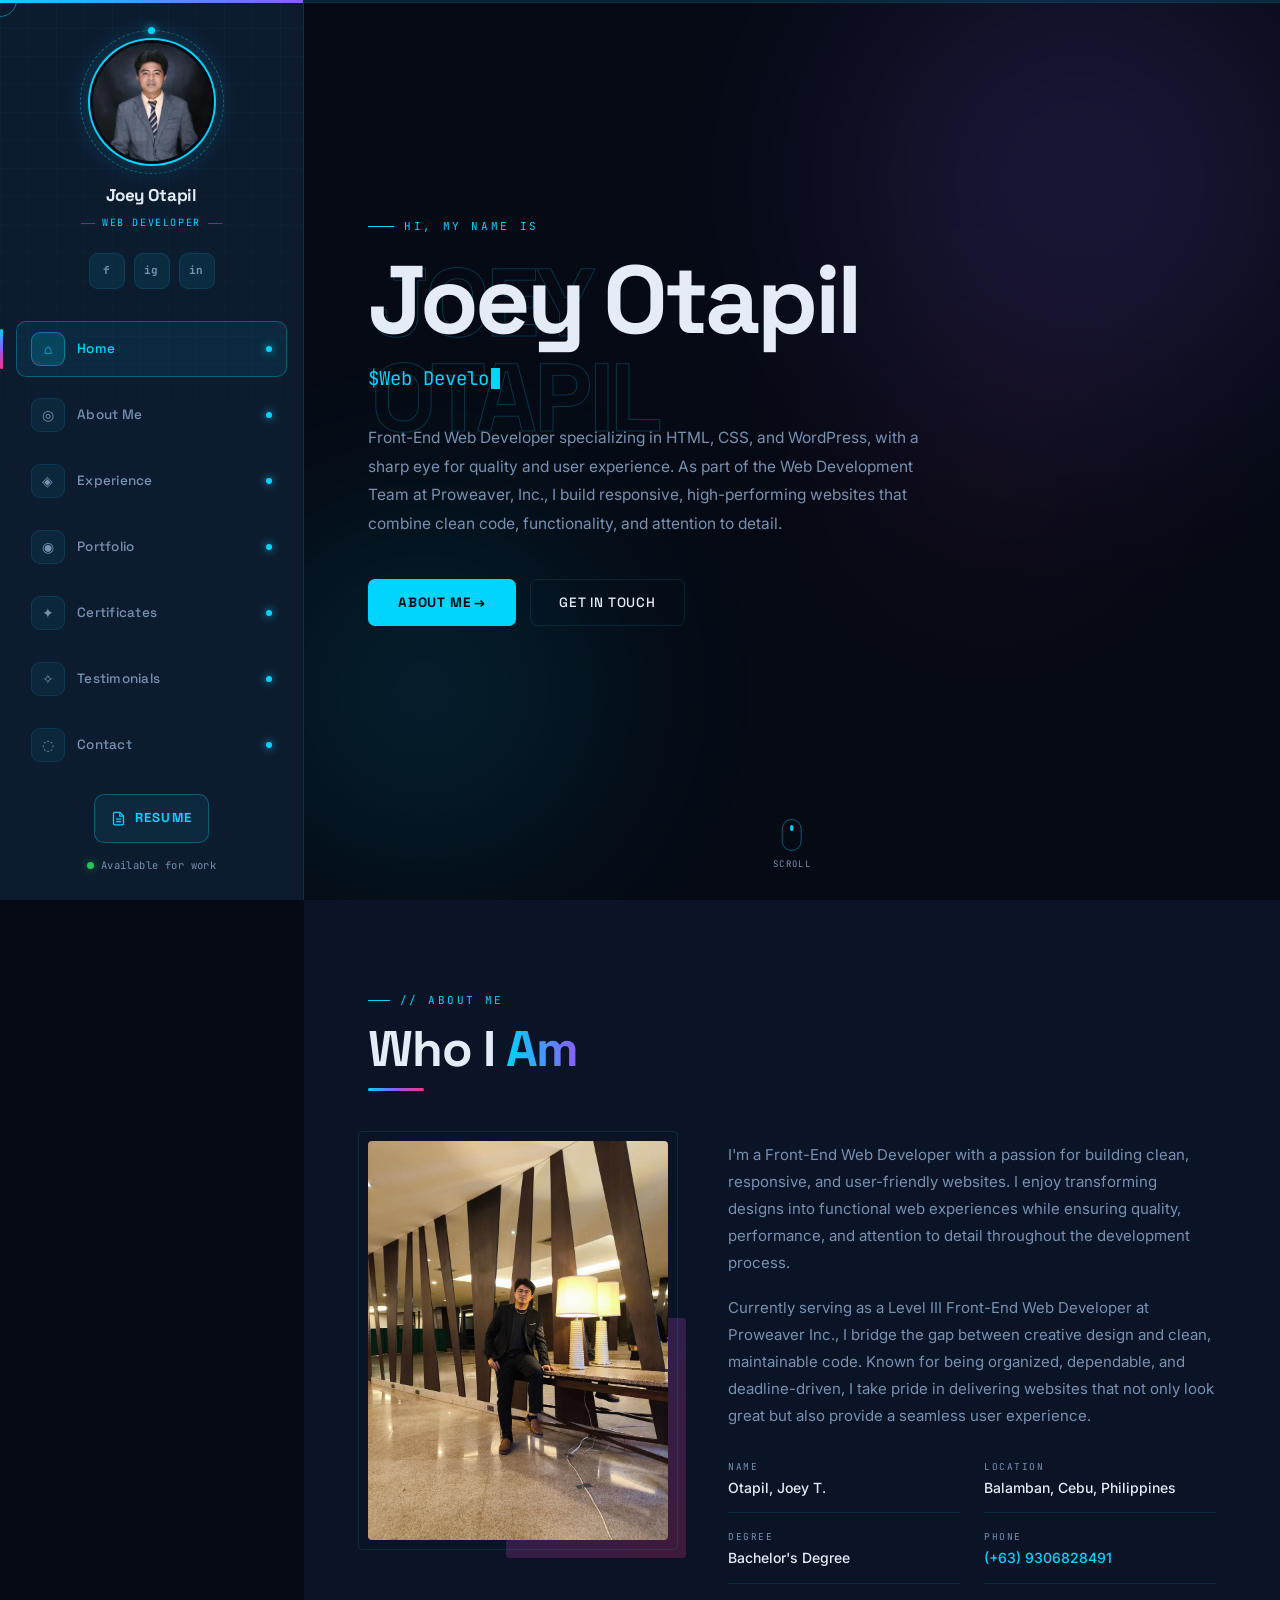
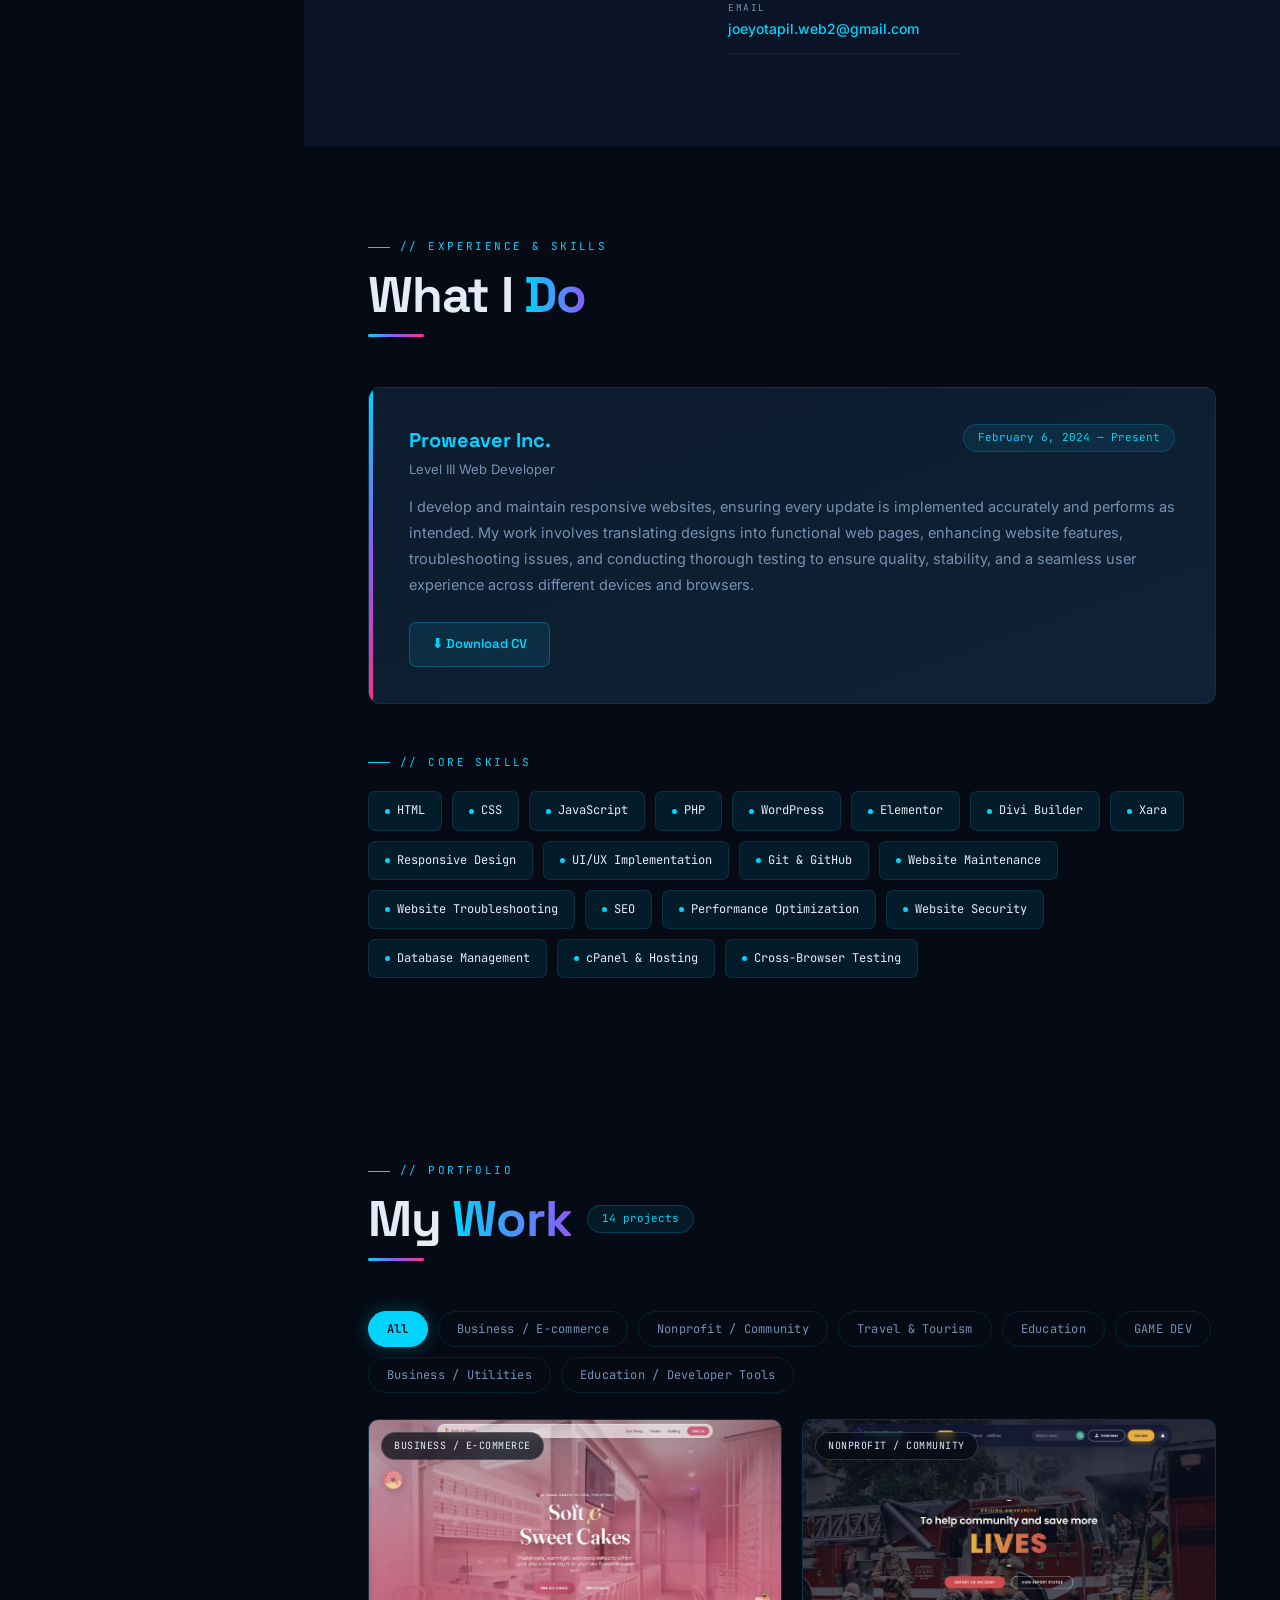
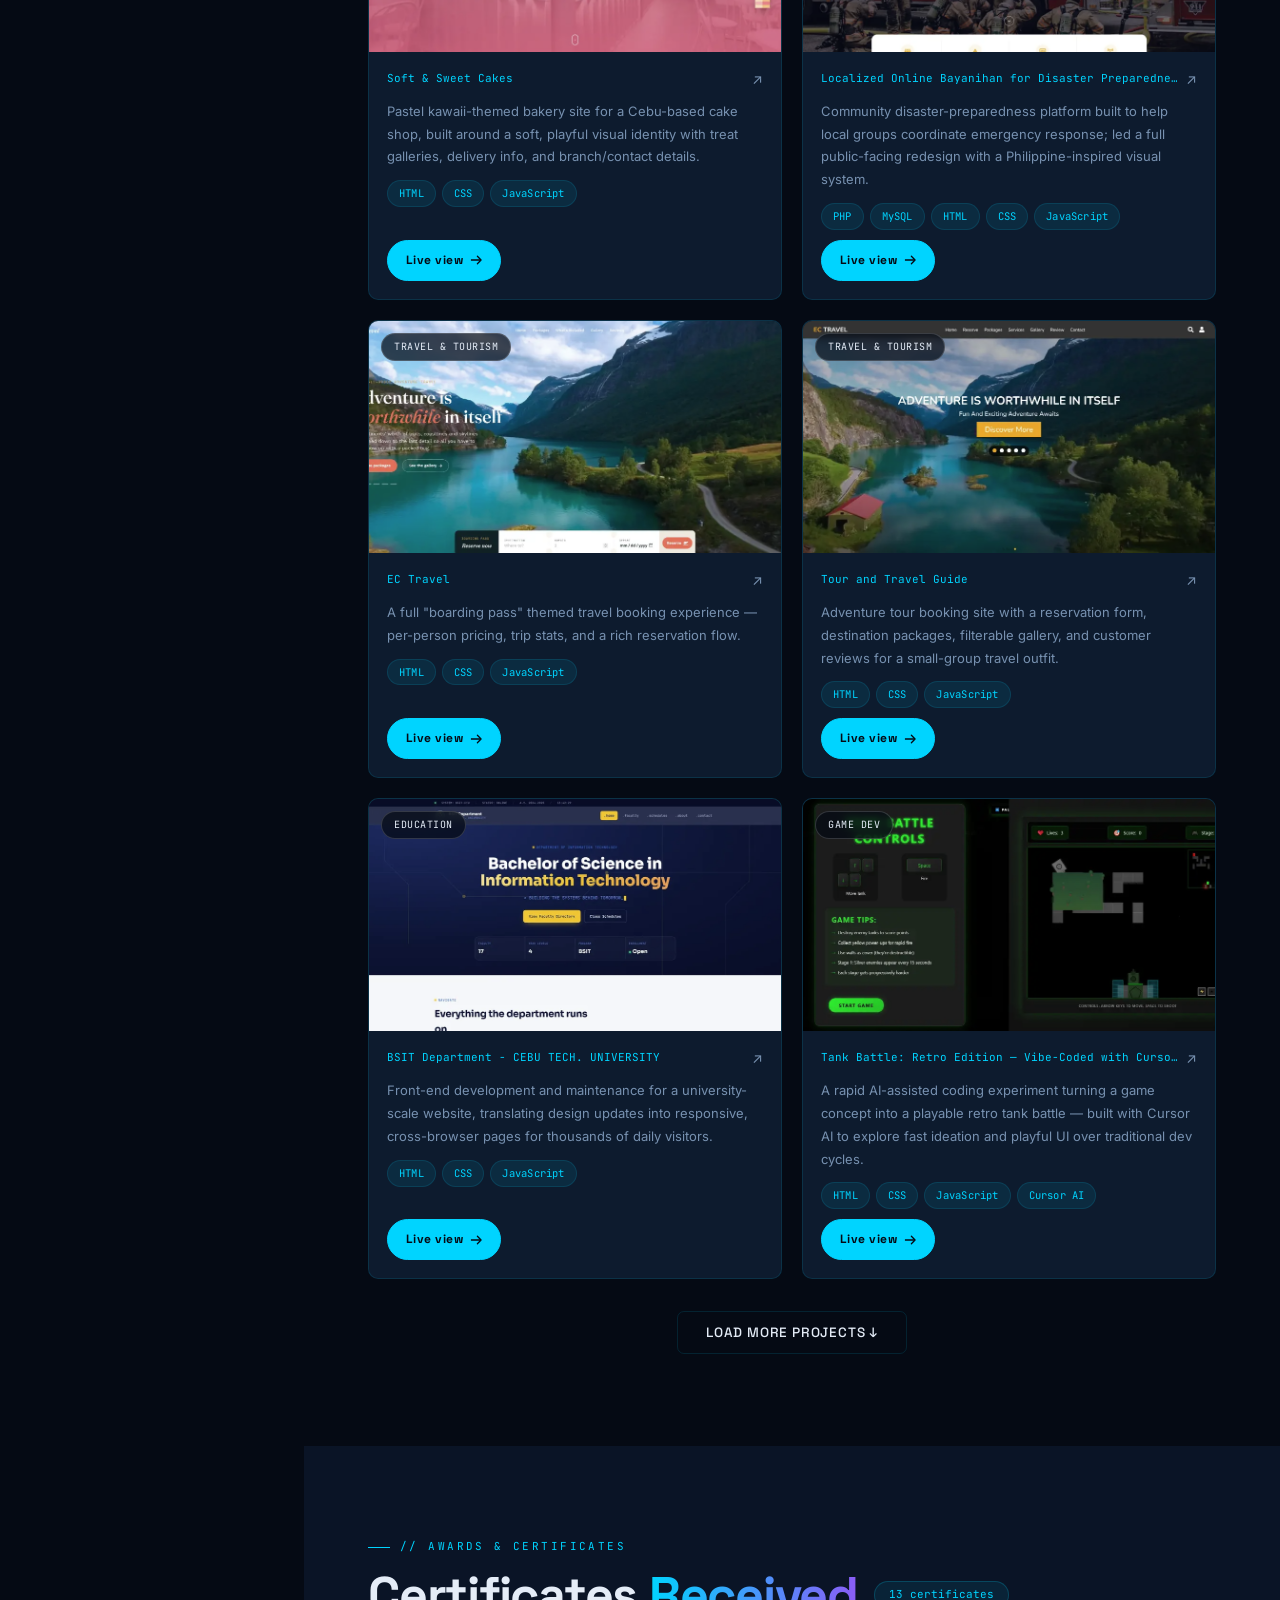
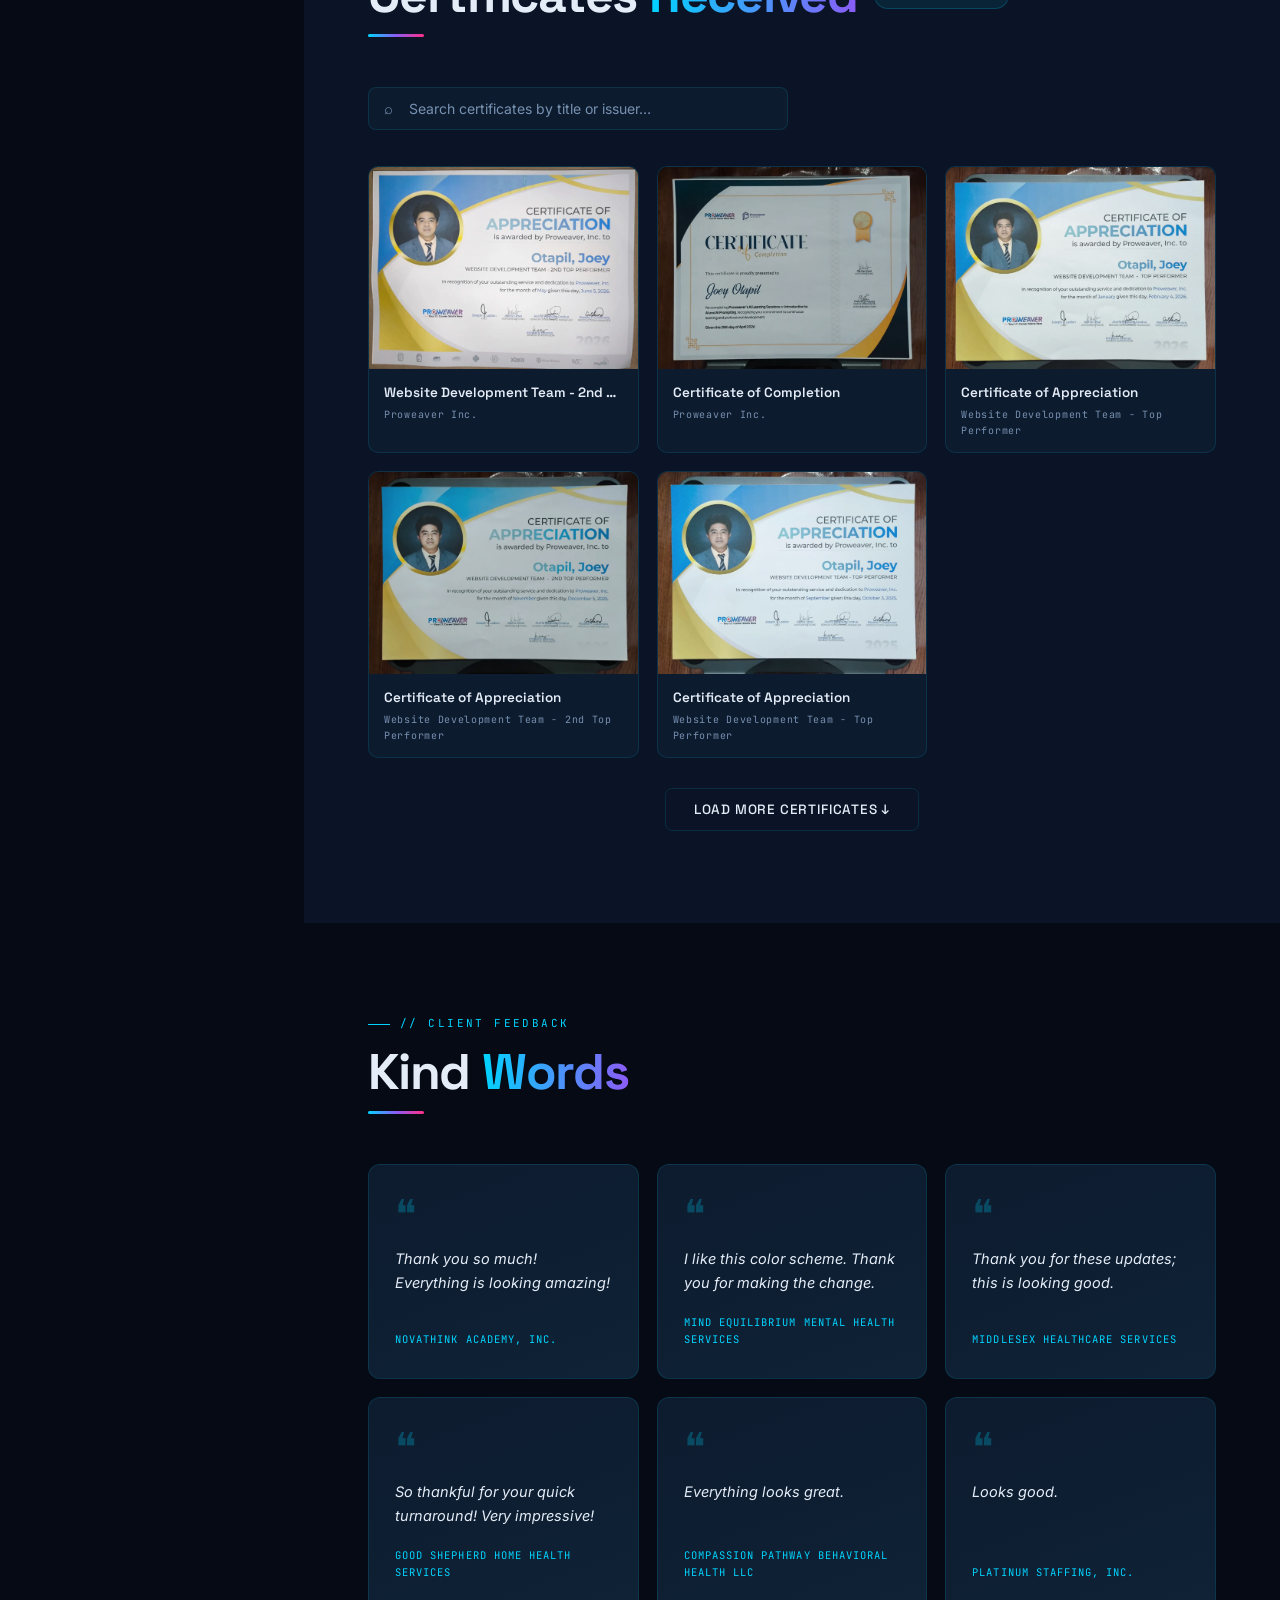
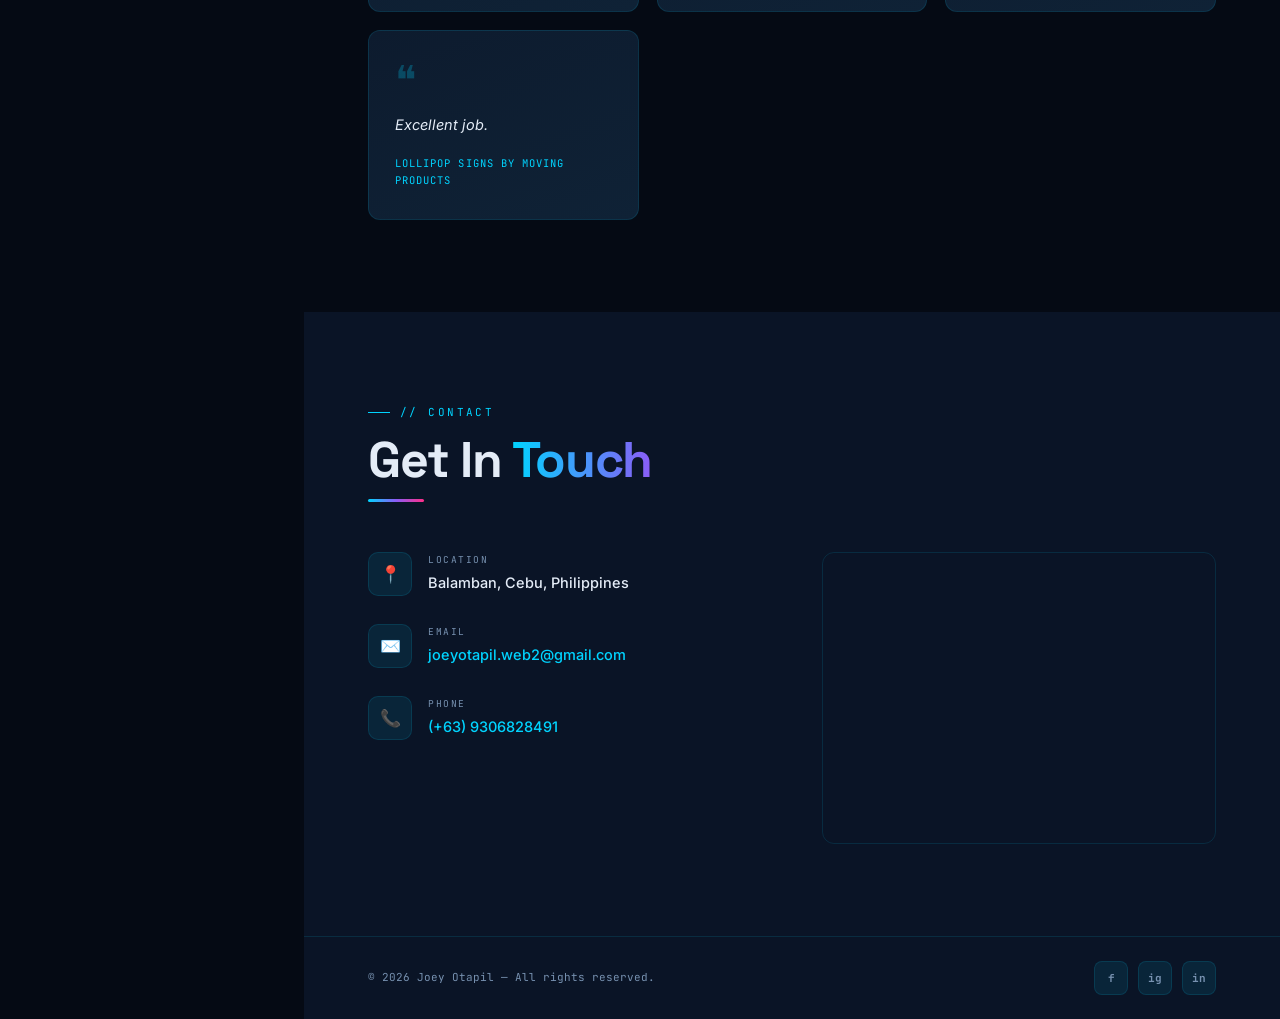
==== commit 31d84e34: "updated" ====
--- a/index.html
+++ b/index.html
@@ -20,6 +20,11 @@
 </head>
 
 <body>
+
+<!-- ── CUSTOM CURSOR (desktop mouse only) ───────────────────────────────── -->
+<div id="cursor-dot" aria-hidden="true"></div>
+<div id="cursor-ring" aria-hidden="true"></div>
+
 
 <!-- ── PRELOADER ───────────────────────────────── -->
 <div id="preloader" aria-hidden="true">
--- a/style.min.css
+++ b/style.min.css
@@ -1 +1 @@
-:root{--navy:#050a14;--slate:#0a1426;--panel:#0d1b2e;--panel2:#0f2236;--cyan:#00d4ff;--cyan-dim:rgba(0,212,255,.09);--violet:#8b5cf6;--pink:#ff2e88;--white:#e4ecf7;--muted:#7791b0;--border:rgba(0,212,255,.12);--sidebar-w:304px;--ff-d:'Space Grotesk',sans-serif;--ff-b:'Inter',sans-serif;--ff-m:'JetBrains Mono',monospace;--ease:cubic-bezier(.19,1,.22,1)}*,::after,::before{box-sizing:border-box;margin:0;padding:0}html{scroll-behavior:smooth}body{font-family:var(--ff-b);background:var(--navy);color:var(--white);overflow-x:hidden;line-height:1.6;font-size:16px}ul{list-style:none}a{color:var(--cyan);text-decoration:none;transition:color .2s,opacity .2s}a:hover{opacity:.8}img{max-width:100%;display:block}p{line-height:1.8}strong{font-weight:600}button{font-family:inherit}::-webkit-scrollbar{width:4px}::-webkit-scrollbar-track{background:var(--navy)}::-webkit-scrollbar-thumb{background:var(--cyan);border-radius:2px}a:focus-visible,button:focus-visible,input:focus-visible{outline:2px solid var(--cyan);outline-offset:2px;border-radius:4px}#preloader{position:fixed;inset:0;z-index:10000;background:var(--navy);display:flex;align-items:center;justify-content:center;transition:opacity .3s var(--ease),visibility .3s var(--ease)}#preloader.loaded{opacity:0;visibility:hidden;pointer-events:none}.preloader-mark{position:relative;width:60px;height:60px;display:flex;align-items:center;justify-content:center}.preloader-ring{position:absolute;inset:0;border-radius:50%;border:2px solid rgba(0,212,255,.14);border-top-color:var(--cyan);border-right-color:var(--violet);animation:preloader-spin .85s linear infinite}.preloader-text{font-family:var(--ff-d);font-weight:800;font-size:14px;letter-spacing:.04em;color:var(--white)}@keyframes preloader-spin{to{transform:rotate(360deg)}}@media (prefers-reduced-motion:reduce){.preloader-ring{animation:none}#preloader{transition:opacity .2s linear}}#scroll-progress{position:fixed;top:0;left:var(--sidebar-w);right:0;height:3px;z-index:950;background:rgba(0,212,255,.14);border-bottom:1px solid rgba(0,212,255,.06);pointer-events:none}#scroll-progress-bar{height:100%;width:0%;background:linear-gradient(90deg,var(--cyan),var(--violet),var(--pink));box-shadow:0 0 8px rgba(0,212,255,.5);transition:width .1s linear}#particles-canvas{position:absolute;inset:0;width:100%;height:100%;z-index:0;pointer-events:none}#layout-wrap{display:flex;min-height:100vh;position:relative}#sidebar{position:fixed;top:0;left:0;width:var(--sidebar-w);height:100vh;height:100dvh;background:var(--panel);border-right:1px solid var(--border);display:flex;flex-direction:column;align-items:center;padding:40px 0 26px;z-index:800;overflow-y:auto;overflow-x:hidden;overscroll-behavior:contain;-webkit-overflow-scrolling:touch;touch-action:pan-y;transition:transform .42s cubic-bezier(.4,0,.2,1);will-change:transform}#sidebar::-webkit-scrollbar{width:3px}#sidebar::-webkit-scrollbar-thumb{background:rgba(0,212,255,.22)}#sidebar::before{content:'';position:absolute;inset:0;background-image:linear-gradient(rgba(0,212,255,.035) 1px,transparent 1px),linear-gradient(90deg,rgba(0,212,255,.035) 1px,transparent 1px);background-size:28px 28px;pointer-events:none;z-index:0;mask-image:linear-gradient(to bottom,black,transparent 90%)}#sidebar::after{content:'';position:absolute;top:0;left:0;right:0;height:3px;background:linear-gradient(90deg,var(--cyan),var(--violet),var(--pink));background-size:200% 100%;animation:gradient-shift 6s linear infinite}@keyframes gradient-shift{to{background-position:200% 0}}.profile-img-wrap{position:relative;z-index:1;width:124px;height:124px;margin-bottom:18px;flex-shrink:0}.profile-ring{position:absolute;inset:-10px;border-radius:50%;border:1px dashed rgba(0,212,255,.4);animation:spin-cw 10s linear infinite}.profile-ring::before{content:'';position:absolute;top:-4px;left:50%;width:7px;height:7px;margin-left:-3.5px;background:var(--cyan);border-radius:50%;box-shadow:0 0 8px var(--cyan)}.profile-ring::after{content:'';position:absolute;inset:8px;border-radius:50%;border:1px dotted rgba(139,92,246,.4);animation:spin-ccw 7s linear infinite}@keyframes spin-cw{to{transform:rotate(360deg)}}@keyframes spin-ccw{to{transform:rotate(-360deg)}}.profile-img-wrap img{width:124px;height:124px;border-radius:50%;object-fit:cover;position:relative;z-index:1;border:3px solid var(--navy);box-shadow:0 0 0 2px var(--cyan),0 0 30px rgba(0,212,255,.25);background:var(--slate)}.sidebar-name{font-family:var(--ff-d);font-size:17px;font-weight:700;color:var(--white);text-align:center;letter-spacing:-.01em;position:relative;z-index:1;padding:0 18px}.sidebar-role{font-family:var(--ff-m);font-size:10px;color:var(--cyan);letter-spacing:.16em;text-transform:uppercase;text-align:center;margin-top:6px;position:relative;z-index:1;display:flex;align-items:center;justify-content:center;gap:7px}.sidebar-role::after,.sidebar-role::before{content:'';width:14px;height:1px;background:rgba(0,212,255,.4)}.sidebar-social{display:flex;gap:9px;justify-content:center;position:relative;z-index:1;margin:22px 0 24px}.sidebar-social a{width:36px;height:36px;border-radius:9px;border:1px solid var(--border);background:var(--cyan-dim);display:flex;align-items:center;justify-content:center;color:var(--muted);font-family:var(--ff-m);font-size:11px;font-weight:700;letter-spacing:.02em;text-transform:lowercase;transition:border-color .22s,background .22s,color .22s,box-shadow .22s,transform .22s}.sidebar-social a:hover{border-color:rgba(0,212,255,.45);background:rgba(0,212,255,.14);color:var(--cyan);box-shadow:0 0 16px rgba(0,212,255,.18);transform:translateY(-2px);opacity:1}.sidebar-resume-btn{position:relative;z-index:1;display:flex;align-items:center;justify-content:center;gap:9px;margin:18px 16px 0;padding:13px 16px;border-radius:10px;border:1px solid rgba(0,212,255,.32);background:rgba(0,212,255,.07);color:var(--cyan);font-family:var(--ff-d);font-size:13px;font-weight:700;letter-spacing:.08em;text-transform:uppercase;cursor:pointer;transition:background .22s,box-shadow .22s,border-color .22s,transform .2s}.sidebar-resume-btn:hover{background:rgba(0,212,255,.14);border-color:rgba(0,212,255,.5);box-shadow:0 0 22px rgba(0,212,255,.2);transform:translateY(-1px);opacity:1}.sidebar-resume-btn svg{width:15px;height:15px;stroke:currentColor;fill:none;stroke-width:2;flex-shrink:0}.sidebar-status{position:relative;z-index:1;display:flex;align-items:center;justify-content:center;gap:7px;margin-top:14px;font-family:var(--ff-m);font-size:10.5px;color:var(--muted);letter-spacing:.04em}.sidebar-status-dot{width:7px;height:7px;border-radius:50%;background:#22c55e;box-shadow:0 0 8px rgba(34,197,94,.65);animation:status-pulse 2s ease-in-out infinite;flex-shrink:0}@keyframes status-pulse{0%,100%{box-shadow:0 0 8px rgba(34,197,94,.55)}50%{box-shadow:0 0 15px rgba(34,197,94,.9)}}.side-nav{width:100%;position:relative;z-index:1;flex:1;margin-bottom:auto}.side-nav ul{padding:0 16px;display:flex;flex-direction:column;gap:10px;margin-top:8px}.side-nav ul li{position:relative}.side-nav ul li.active::before{content:'';position:absolute;left:-16px;top:8px;bottom:8px;width:3px;border-radius:2px;background:linear-gradient(to bottom,var(--cyan),var(--violet),var(--pink))}.side-nav ul li a{display:flex;align-items:center;gap:12px;padding:10px 14px;border-radius:10px;font-family:var(--ff-d);font-size:13.5px;font-weight:500;letter-spacing:.02em;color:var(--muted);transition:color .22s,background .22s,border-color .22s;border:1px solid transparent}.side-nav ul li a:hover{color:var(--white);background:rgba(0,212,255,.05);opacity:1}.side-nav ul li.active a{color:var(--cyan);background:rgba(0,212,255,.08);border-color:rgba(0,212,255,.3)}.nav-icon{width:34px;height:34px;flex-shrink:0;display:flex;align-items:center;justify-content:center;border-radius:9px;background:rgba(0,212,255,.06);border:1px solid var(--border);font-size:14px;color:var(--muted);transition:color .22s,background .22s,border-color .22s}.side-nav ul li:hover .nav-icon{color:var(--cyan)}.side-nav ul li.active .nav-icon{color:var(--cyan);background:rgba(0,212,255,.16);border-color:rgba(0,212,255,.4)}.side-nav ul li a .nav-active-dot{margin-left:auto;width:6px;height:6px;border-radius:50%;background:var(--cyan);box-shadow:0 0 8px var(--cyan);opacity:0;transition:opacity .22s;flex-shrink:0}.side-nav ul li.active a .nav-active-dot{opacity:1}#mobile-topbar{display:none;position:fixed;top:0;left:0;right:0;height:58px;z-index:900;align-items:center;justify-content:flex-end;padding:0 18px;pointer-events:none}#mobile-topbar #hamburger-btn{pointer-events:auto}#hamburger-btn{display:none;flex-direction:column;gap:5px;background:var(--panel);border:1px solid var(--border);border-radius:10px;cursor:pointer;padding:5px;width:42px;height:42px;align-items:center;justify-content:center;flex-shrink:0;z-index:901;transition:background .2s,border-color .2s}#hamburger-btn:hover{background:var(--panel2);border-color:rgba(0,212,255,.4)}#hamburger-btn span{display:block;width:22px;height:2px;background:var(--cyan);border-radius:2px;transform-origin:center;transition:transform .32s,opacity .22s,width .22s}#hamburger-btn.open span:first-child{transform:translateY(7px) rotate(45deg)}#hamburger-btn.open span:nth-child(2){opacity:0;width:0}#hamburger-btn.open span:nth-child(3){transform:translateY(-7px) rotate(-45deg)}#sidebar-overlay{display:none;position:fixed;inset:0;background:rgba(5,10,20,.82);backdrop-filter:blur(5px);z-index:850}#sidebar-overlay.visible{display:block}@media (min-width:1025px){#sidebar-overlay{display:none!important}}@media (max-width:1024px){#sidebar{transform:translateX(-100%)}#sidebar.open{transform:translateX(0);z-index:860}#mobile-topbar{display:flex}#hamburger-btn{display:flex}}@media (max-width:1024px) and (max-height:720px){#sidebar{padding:22px 0 18px}.profile-img-wrap{width:96px;height:96px;margin-bottom:12px}.profile-img-wrap img{width:96px;height:96px}.sidebar-social{margin:16px 0 16px}.side-nav ul{gap:6px;margin-top:4px}.side-nav ul li a{padding:8px 14px}.sidebar-resume-btn{margin-top:14px;padding:11px 16px}.sidebar-status{margin-top:10px}}#main-content{margin-left:var(--sidebar-w);flex:1;position:relative}@media (max-width:1024px){#main-content{margin-left:0}#scroll-progress{left:0}}section{padding:92px 64px;position:relative}@media (max-width:600px){section{padding:68px 22px}}#about,#certificates,#contact{background:var(--slate)}#portfolio,#skills,#testimonials{background:var(--navy)}.section-label{font-family:var(--ff-m);font-size:11px;color:var(--cyan);letter-spacing:.22em;text-transform:uppercase;margin-bottom:12px;display:flex;align-items:center;gap:10px}.section-label::before{content:'';display:block;width:22px;height:1px;background:var(--cyan);flex-shrink:0}.section-title{font-family:var(--ff-d);font-size:clamp(28px, 4vw, 50px);font-weight:800;line-height:1.08;letter-spacing:-.025em;color:var(--white);margin-bottom:12px}.section-title span{background:linear-gradient(90deg,var(--cyan),var(--violet));-webkit-background-clip:text;background-clip:text;color:transparent}.section-divider{width:56px;height:3px;background:linear-gradient(90deg,var(--cyan),var(--violet),var(--pink));border-radius:3px;margin-bottom:50px}#home{min-height:100vh;display:flex;flex-direction:column;justify-content:center;position:relative;overflow:hidden;background:var(--navy);padding:90px 64px}#home::before{content:'';position:absolute;inset:0;z-index:1;background:repeating-linear-gradient(0deg,transparent,transparent 3px,rgba(0,0,0,.05) 3px,rgba(0,0,0,.05) 4px);pointer-events:none}.hero-inner{position:relative;z-index:2}.h-blob{position:absolute;border-radius:50%;filter:blur(110px);pointer-events:none;opacity:.15;z-index:1}.h-blob-1{width:480px;height:480px;background:var(--violet);top:-60px;right:-40px}.h-blob-2{width:300px;height:300px;background:var(--cyan);bottom:60px;left:-30px}.h-blob-3{width:220px;height:220px;background:var(--pink);top:40%;right:18%;opacity:.08}.hero-cursor-glow{position:absolute;top:0;left:0;width:420px;height:420px;border-radius:50%;background:radial-gradient(circle,rgba(0,212,255,.12),transparent 70%);pointer-events:none;z-index:1;transform:translate(-50%,-50%);opacity:0;transition:opacity .5s ease}#home:hover .hero-cursor-glow{opacity:1}@media (hover:none),(pointer:coarse){.hero-cursor-glow{display:none}}.hero-cta,.hero-desc,.hero-eyebrow,.hero-name,.hero-typewriter{opacity:0;transform:translateY(18px);animation:hero-in .8s var(--ease) forwards}.hero-eyebrow{animation-delay:.05s}.hero-name{animation-delay:.16s}.hero-typewriter{animation-delay:.3s}.hero-desc{animation-delay:.42s}.hero-cta{animation-delay:.54s}@keyframes hero-in{to{opacity:1;transform:none}}.hero-eyebrow{font-family:var(--ff-m);font-size:11px;color:var(--cyan);letter-spacing:.24em;text-transform:uppercase;margin-bottom:18px;display:flex;align-items:center;gap:10px}.hero-eyebrow::before{content:'';display:block;width:26px;height:1px;background:var(--cyan)}.hero-name{font-family:var(--ff-d);font-size:clamp(44px, 7.5vw, 96px);font-weight:800;line-height:.98;letter-spacing:-.035em;margin-bottom:16px;color:var(--white);position:relative;display:inline-block}.hero-name::after{content:'JOEY OTAPIL';position:absolute;top:3px;left:3px;color:transparent;-webkit-text-stroke:1px rgba(0,212,255,.22);z-index:-1}.hero-typewriter{font-family:var(--ff-m);font-size:clamp(14px, 1.9vw, 19px);color:var(--muted);margin-bottom:30px;min-height:1.5em;display:flex;align-items:center;gap:0}.hero-typewriter::before{content:'$ ';color:var(--cyan)}.typed-text{color:var(--cyan)}.cursor{display:inline-block;width:9px;height:1.1em;background:var(--cyan);margin-left:2px;animation:blink .8s step-end infinite}@keyframes blink{50%{opacity:0}}.hero-desc{max-width:560px;color:var(--muted);font-size:15.5px;line-height:1.85;margin-bottom:40px}.hero-cta{display:flex;gap:14px;flex-wrap:wrap;margin-bottom:56px}.btn-primary{display:inline-flex;align-items:center;gap:8px;padding:13px 30px;background:var(--cyan);color:var(--navy);font-family:var(--ff-d);font-weight:700;font-size:13.5px;letter-spacing:.06em;text-transform:uppercase;border-radius:7px;border:none;cursor:pointer;transition:box-shadow .3s var(--ease),transform .3s var(--ease)}.btn-primary:hover{box-shadow:0 0 34px rgba(0,212,255,.45);transform:translateY(-2px);opacity:1}.btn-primary:active{transform:translateY(0) scale(.97)}.btn-outline{display:inline-flex;align-items:center;gap:8px;padding:12px 28px;border:1px solid var(--border);color:var(--white);font-family:var(--ff-d);font-weight:500;font-size:13.5px;letter-spacing:.06em;text-transform:uppercase;border-radius:7px;cursor:pointer;background:0 0;transition:border-color .3s var(--ease),box-shadow .3s var(--ease),transform .3s var(--ease)}.btn-outline:hover{border-color:var(--cyan);box-shadow:0 0 18px rgba(0,212,255,.13);opacity:1}.btn-outline:active{transform:scale(.97)}.hero-scroll-hint{position:absolute;bottom:30px;left:50%;transform:translateX(-50%);display:flex;flex-direction:column;align-items:center;gap:7px;background:0 0;border:none;cursor:pointer;color:var(--muted);z-index:2;opacity:1;transition:opacity .4s;animation:float-sb 2.6s ease-in-out infinite}.hero-scroll-hint.is-hidden{opacity:0;pointer-events:none}@keyframes float-sb{0%,100%{transform:translateX(-50%) translateY(0)}50%{transform:translateX(-50%) translateY(-7px)}}.scroll-mouse{width:20px;height:32px;border:1.5px solid rgba(0,212,255,.4);border-radius:10px;position:relative}.scroll-mouse::before{content:'';position:absolute;top:5px;left:50%;transform:translateX(-50%);width:3px;height:6px;background:var(--cyan);border-radius:2px;animation:scroll-dot 1.8s ease-in-out infinite}@keyframes scroll-dot{0%,100%{opacity:1;top:5px}50%{opacity:0;top:16px}}.hero-scroll-hint span{font-family:var(--ff-m);font-size:9px;letter-spacing:.16em;text-transform:uppercase}.about-grid{display:grid;grid-template-columns:300px 1fr;gap:60px;align-items:start}@media (max-width:860px){.about-grid{grid-template-columns:1fr;gap:40px}}.about-photo-wrap{position:relative;max-width:350px;margin:0 auto}.about-photo-wrap::before{content:'';position:absolute;inset:-10px;border:1px solid var(--border);border-radius:4px;z-index:0}.about-photo-wrap::after{content:'';position:absolute;bottom:-18px;right:-18px;width:60%;height:60%;background:linear-gradient(135deg,var(--violet),var(--pink));border-radius:4px;opacity:.22;z-index:0}.about-photo-wrap img{position:relative;z-index:1;border-radius:4px;width:100%;height:auto;filter:grayscale(8%)}.about-text p{color:var(--muted);font-size:15px;margin-bottom:18px}.about-info-grid{display:grid;grid-template-columns:1fr 1fr;gap:16px 24px;margin-top:30px}@media (max-width:480px){.about-info-grid{grid-template-columns:1fr}}.about-info-item{border-bottom:1px solid var(--border);padding-bottom:13px}.about-info-item .label{font-family:var(--ff-m);font-size:9.5px;letter-spacing:.16em;text-transform:uppercase;color:var(--muted);margin-bottom:3px}.about-info-item .value{font-size:14px;font-weight:500;color:var(--white)}.about-info-item .value a{color:var(--cyan)}.exp-card{background:linear-gradient(160deg,var(--panel),var(--panel2));border:1px solid var(--border);border-radius:12px;padding:36px 40px;position:relative;overflow:hidden;transition:border-color .3s,box-shadow .3s}.exp-card:hover{border-color:rgba(0,212,255,.3);box-shadow:0 0 40px rgba(0,212,255,.06)}.exp-card::before{content:'';position:absolute;top:0;left:0;width:4px;height:100%;background:linear-gradient(to bottom,var(--cyan),var(--violet),var(--pink))}.exp-header{display:flex;align-items:flex-start;justify-content:space-between;gap:20px;margin-bottom:14px;flex-wrap:wrap}.exp-company{font-family:var(--ff-d);font-size:20px;font-weight:700;color:var(--white);margin-bottom:3px}.exp-company a{color:var(--cyan)}.exp-role{font-size:13px;color:var(--muted)}.exp-badge{display:inline-flex;align-items:center;gap:6px;font-family:var(--ff-m);font-size:11px;color:var(--cyan);background:rgba(0,212,255,.08);border:1px solid rgba(0,212,255,.18);padding:4px 14px;border-radius:20px;white-space:nowrap;flex-shrink:0}.exp-desc{color:var(--muted);font-size:14.5px;line-height:1.8;margin-bottom:24px}.download-cv{display:inline-flex;align-items:center;gap:8px;padding:11px 22px;border:1px solid rgba(0,212,255,.26);border-radius:7px;font-family:var(--ff-d);font-size:13px;font-weight:600;color:var(--cyan);background:var(--cyan-dim);transition:background .22s,box-shadow .22s,border-color .22s}.download-cv:hover{background:rgba(0,212,255,.13);border-color:rgba(0,212,255,.44);box-shadow:0 0 20px rgba(0,212,255,.14);opacity:1}.skills-grid{display:flex;flex-wrap:wrap;gap:10px}.skill-pill{display:flex;align-items:center;gap:7px;padding:9px 16px;background:var(--cyan-dim);border:1px solid var(--border);border-radius:7px;font-family:var(--ff-m);font-size:12px;color:var(--white);transition:border-color .2s,background .2s,transform .2s}.skill-pill::before{content:'';width:5px;height:5px;border-radius:50%;background:var(--cyan);flex-shrink:0}.skill-pill:hover{border-color:rgba(0,212,255,.36);background:rgba(0,212,255,.11);transform:translateY(-2px)}.portfolio-heading-row{display:flex;align-items:center;gap:16px;margin-bottom:12px;flex-wrap:wrap}.portfolio-count-badge{font-family:var(--ff-m);font-size:11px;color:var(--cyan);background:rgba(0,212,255,.08);border:1px solid rgba(0,212,255,.2);padding:4px 14px;border-radius:20px}.portfolio-filters{display:flex;flex-wrap:wrap;gap:10px;margin-bottom:26px}.filter-pill{font-family:var(--ff-m);font-size:12px;letter-spacing:.02em;color:var(--muted);background:0 0;cursor:pointer;border:1px solid var(--border);border-radius:20px;padding:9px 18px;transition:border-color .2s,background .2s,color .2s,transform .2s}.filter-pill:hover{color:var(--white);border-color:rgba(0,212,255,.36);background:rgba(0,212,255,.08);transform:translateY(-2px)}.filter-pill.active{color:var(--navy);background:var(--cyan);border-color:var(--cyan);font-weight:600;box-shadow:0 0 18px rgba(0,212,255,.28)}.portfolio-grid{display:grid;grid-template-columns:repeat(3,1fr);gap:20px}.portfolio-card{background:var(--panel);border:1px solid var(--border);border-radius:10px;overflow:hidden;transition:transform .4s var(--ease),border-color .4s var(--ease),box-shadow .4s var(--ease);position:relative}.portfolio-card:hover{transform:translateY(-6px);border-color:rgba(0,212,255,.32);box-shadow:0 18px 50px rgba(0,0,0,.35),0 0 30px rgba(0,212,255,.07)}.portfolio-img-wrap{position:relative}.portfolio-category{position:absolute;top:12px;left:12px;z-index:2;font-family:var(--ff-m);font-size:10px;letter-spacing:.05em;text-transform:uppercase;color:var(--white);background:rgba(5,10,20,.72);backdrop-filter:blur(4px);border:1px solid rgba(255,255,255,.16);padding:5px 12px;border-radius:20px}.portfolio-img{width:100%;aspect-ratio:16/9;object-fit:cover;filter:grayscale(25%);transition:transform .5s,filter .4s}.portfolio-card:hover .portfolio-img{transform:scale(1.06);filter:grayscale(0%)}.portfolio-body{padding:16px 18px 18px;display:flex;flex-direction:column;gap:10px}.portfolio-header{display:flex;align-items:center;justify-content:space-between;gap:8px}.portfolio-link{font-family:var(--ff-m);font-size:11px;color:var(--cyan);white-space:nowrap;overflow:hidden;text-overflow:ellipsis}.portfolio-arrow{color:var(--muted);font-size:14px;transition:transform .25s,color .25s;flex-shrink:0}.portfolio-card:hover .portfolio-arrow{transform:translate(3px,-3px);color:var(--cyan)}.portfolio-live-btn{display:inline-flex;align-items:center;gap:7px;align-self:flex-start;margin-top:6px;padding:9px 16px;border:1px solid var(--border);border-radius:999px;color:var(--cyan);font-family:var(--ff-m);font-size:11.5px;letter-spacing:.03em;text-decoration:none;transition:border-color .25s var(--ease),background .25s var(--ease),transform .25s var(--ease)}.portfolio-live-btn:hover{border-color:var(--cyan);background:rgba(0,212,255,.1);transform:translateY(-2px)}.portfolio-live-btn:active{transform:translateY(0) scale(.97)}.portfolio-live-btn svg{flex-shrink:0}.portfolio-desc{color:var(--muted);font-size:13px;line-height:1.75}.portfolio-tools{display:flex;flex-wrap:wrap;gap:6px;margin-top:2px}.portfolio-tool-tag{font-family:var(--ff-m);font-size:10.5px;letter-spacing:.02em;padding:4px 11px;border:1px solid var(--border);border-radius:20px;color:var(--cyan);background:var(--cyan-dim);white-space:nowrap;transition:border-color .2s,background .2s}.portfolio-card:hover .portfolio-tool-tag{border-color:rgba(0,212,255,.3);background:rgba(0,212,255,.12)}.portfolio-load-more-wrap{text-align:center;margin-top:32px}.portfolio-load-more-wrap .btn-outline.hidden{display:none}.cert-heading-row{display:flex;align-items:center;gap:16px;margin-bottom:12px;flex-wrap:wrap}.cert-count-badge{font-family:var(--ff-m);font-size:11px;color:var(--cyan);background:rgba(0,212,255,.08);border:1px solid rgba(0,212,255,.2);padding:4px 14px;border-radius:20px}.cert-search-wrap{margin-bottom:36px;position:relative;max-width:420px}.cert-search-wrap::before{content:'⌕';position:absolute;left:16px;top:50%;transform:translateY(-50%);color:var(--muted);font-size:15px;pointer-events:none}.cert-search-wrap input{width:100%;background:var(--panel);border:1px solid var(--border);border-radius:8px;padding:12px 16px 12px 40px;font-family:var(--ff-b);font-size:14px;color:var(--white);outline:0;transition:border-color .22s,box-shadow .22s}.cert-search-wrap input::placeholder{color:var(--muted)}.cert-search-wrap input:focus{border-color:rgba(0,212,255,.38);box-shadow:0 0 16px rgba(0,212,255,.1)}.cert-grid{display:grid;grid-template-columns:repeat(auto-fill,minmax(250px,1fr));gap:18px;margin-bottom:30px;min-height:60px}.cert-card{background:var(--panel);border:1px solid var(--border);border-radius:10px;overflow:hidden;cursor:pointer;transition:transform .4s var(--ease),border-color .4s var(--ease),box-shadow .4s var(--ease)}.cert-card:hover{transform:translateY(-5px);border-color:rgba(0,212,255,.34);box-shadow:0 14px 40px rgba(0,0,0,.3),0 0 24px rgba(0,212,255,.06)}.cert-img-wrap{position:relative;aspect-ratio:4/3;overflow:hidden;background:var(--slate)}.cert-img-wrap img{width:100%;height:100%;object-fit:cover;filter:grayscale(12%);transition:transform .5s,filter .4s}.cert-card:hover .cert-img-wrap img{transform:scale(1.07);filter:grayscale(0%)}.cert-zoom-hint{position:absolute;inset:0;display:flex;flex-direction:column;align-items:center;justify-content:center;gap:10px;background:rgba(5,10,20,.74);backdrop-filter:blur(2px);opacity:0;transition:opacity .25s}.cert-card:hover .cert-zoom-hint{opacity:1}.cert-zoom-icon{width:42px;height:42px;border-radius:50%;background:rgba(0,212,255,.12);border:1px solid var(--cyan);color:var(--cyan);display:flex;align-items:center;justify-content:center;transform:translateY(4px);transition:transform .28s}.cert-card:hover .cert-zoom-icon{transform:translateY(0)}.cert-zoom-icon svg{width:19px;height:19px;stroke:currentColor;fill:none;stroke-width:2}.cert-zoom-label{font-family:var(--ff-m);font-size:10.5px;letter-spacing:.12em;text-transform:uppercase;color:var(--white);opacity:0;transform:translateY(4px);transition:opacity .28s .04s,transform .28s .04s}.cert-card:hover .cert-zoom-label{opacity:1;transform:translateY(0)}@media (hover:none),(pointer:coarse){.cert-zoom-hint{inset:auto 8px 8px auto;width:30px;height:30px;background:rgba(5,10,20,.8);border-radius:50%;opacity:.9}.cert-zoom-icon{width:30px;height:30px;background:0 0;border:none;transform:none}.cert-zoom-icon svg{width:15px;height:15px}.cert-zoom-label{display:none}}.cert-body{padding:13px 15px}.cert-title{font-family:var(--ff-d);font-size:13.5px;font-weight:600;color:var(--white);margin-bottom:4px;white-space:nowrap;overflow:hidden;text-overflow:ellipsis}.cert-meta{font-family:var(--ff-m);font-size:10px;color:var(--muted);letter-spacing:.07em}.cert-empty-state{grid-column:1/-1;text-align:center;color:var(--muted);font-size:14px;padding:50px 0;display:none}.cert-load-more-wrap{text-align:center}.hidden{display:none!important}#cert-lightbox{display:none;position:fixed;inset:0;z-index:9999;background:rgba(5,10,20,.97);backdrop-filter:blur(14px);align-items:center;justify-content:center}#cert-lightbox.open{display:flex}.lightbox-close{position:absolute;top:22px;right:26px;font-size:28px;color:var(--muted);cursor:pointer;z-index:1;transition:color .2s;line-height:1;background:0 0;border:none}.lightbox-close:hover{color:var(--cyan)}.lightbox-nav{position:absolute;top:50%;transform:translateY(-50%);font-size:40px;color:var(--muted);cursor:pointer;z-index:1;transition:color .2s,transform .2s;user-select:none;background:0 0;border:none;line-height:1;padding:10px}.lightbox-nav:hover{color:var(--cyan)}.lightbox-prev{left:22px}.lightbox-next{right:22px}.lightbox-stage{display:flex;flex-direction:column;align-items:center;max-width:920px;width:92%;padding:0 60px}.lightbox-stage img{max-height:78vh;width:100%;object-fit:contain;border-radius:8px;border:1px solid var(--border);box-shadow:0 0 70px rgba(0,0,0,.6);cursor:zoom-out}.lightbox-caption{margin-top:18px;text-align:center}.lightbox-caption .cert-title{font-family:var(--ff-d);font-size:16px;font-weight:600;color:var(--white);margin-bottom:4px}.lightbox-caption .cert-meta{font-family:var(--ff-m);font-size:11px;color:var(--muted);letter-spacing:.1em}.lightbox-counter{font-family:var(--ff-m);font-size:10px;color:var(--muted);margin-top:8px;letter-spacing:.1em}.testi-grid{display:grid;grid-template-columns:repeat(auto-fill,minmax(250px,1fr));gap:18px}.testi-card{background:linear-gradient(160deg,var(--panel),var(--panel2));border:1px solid var(--border);border-radius:12px;padding:30px 26px;display:flex;flex-direction:column;position:relative;overflow:hidden;transition:border-color .28s,box-shadow .28s,transform .28s;color:var(--white)}.testi-card:hover{border-color:rgba(0,212,255,.3);transform:translateY(-5px);box-shadow:0 14px 42px rgba(0,0,0,.32),0 0 26px rgba(0,212,255,.06);opacity:1}.testi-card::before{content:'';position:absolute;top:0;left:0;width:100%;height:2px;background:linear-gradient(90deg,var(--cyan),var(--violet),var(--pink));opacity:0;transition:opacity .28s}.testi-card:hover::before{opacity:1}.testi-quote{font-size:40px;color:var(--cyan);opacity:.25;font-family:Georgia,serif;line-height:1;margin-bottom:12px}.testi-text{color:var(--white);font-size:14.5px;line-height:1.7;flex:1;font-style:italic;margin-bottom:18px}.testi-client{font-family:var(--ff-m);font-size:10.5px;color:var(--cyan);letter-spacing:.1em;text-transform:uppercase}.contact-grid{display:grid;grid-template-columns:1fr 1fr;gap:60px;align-items:start}@media (max-width:820px){.contact-grid{grid-template-columns:1fr;gap:36px}}.contact-item{display:flex;align-items:flex-start;gap:16px;margin-bottom:28px}.contact-icon{width:44px;height:44px;background:var(--cyan-dim);border:1px solid var(--border);border-radius:10px;display:flex;align-items:center;justify-content:center;flex-shrink:0;font-size:17px}.contact-label{font-family:var(--ff-m);font-size:9.5px;letter-spacing:.16em;text-transform:uppercase;color:var(--muted);margin-bottom:3px}.contact-value{font-size:14.5px;font-weight:500;color:var(--white)}.contact-value a{color:var(--cyan)}.map-wrap{border-radius:12px;overflow:hidden;border:1px solid var(--border);filter:brightness(.78) saturate(.5);transition:filter .3s}.map-wrap:hover{filter:brightness(.92) saturate(.75)}.map-wrap iframe{width:100%;height:290px;display:block;border:none}.footer-bar{padding:24px 64px;border-top:1px solid var(--border);display:flex;justify-content:space-between;align-items:center;flex-wrap:wrap;gap:12px;background:var(--slate)}.footer-bar p{font-family:var(--ff-m);font-size:11px;color:var(--muted)}.footer-social{display:flex;gap:10px}.footer-social a{width:34px;height:34px;border-radius:8px;border:1px solid var(--border);background:var(--cyan-dim);display:flex;align-items:center;justify-content:center;font-family:var(--ff-m);font-size:11px;font-weight:700;color:var(--muted);transition:border-color .2s,background .2s,color .2s,transform .2s}.footer-social a:hover{border-color:rgba(0,212,255,.4);background:rgba(0,212,255,.12);color:var(--cyan);transform:translateY(-2px);opacity:1}@media (max-width:600px){.footer-bar{padding:20px 22px;flex-direction:column;text-align:center}}#resume-modal{display:none;position:fixed;inset:0;z-index:9998;background:rgba(5,10,20,.9);backdrop-filter:blur(10px);align-items:center;justify-content:center;padding:20px}#resume-modal.open{display:flex}.modal-inner{position:relative;background:var(--panel);border:1px solid var(--border);border-radius:12px;max-width:980px;width:96%;max-height:94vh;display:flex;flex-direction:column;padding:24px}.modal-pdf-wrap{flex:1;min-height:74vh;border-radius:8px;overflow:hidden;border:1px solid var(--border);background:var(--slate)}.modal-pdf-wrap iframe{width:100%;height:100%;min-height:74vh;border:none;display:block}.modal-pdf-fallback{display:block;text-align:center;margin-top:14px;font-family:var(--ff-m);font-size:12px;letter-spacing:.04em;color:var(--cyan)}.modal-close{position:absolute;top:12px;right:14px;font-size:22px;color:var(--muted);cursor:pointer;background:0 0;border:none;transition:color .2s;line-height:1;z-index:1}.modal-close:hover{color:var(--cyan)}@media (max-width:600px){.modal-pdf-wrap,.modal-pdf-wrap iframe{min-height:64vh}}#back-top{position:fixed;bottom:26px;right:26px;width:42px;height:42px;background:var(--cyan-dim);border:1px solid rgba(0,212,255,.26);border-radius:9px;display:flex;align-items:center;justify-content:center;cursor:pointer;z-index:500;font-size:18px;color:var(--cyan);opacity:0;pointer-events:none;transform:translateY(8px);transition:opacity .25s,transform .25s,background .22s,box-shadow .22s}#back-top.visible{opacity:1;pointer-events:auto;transform:none}#back-top:hover{background:rgba(0,212,255,.16);box-shadow:0 0 18px rgba(0,212,255,.2)}.fade-up{opacity:0;transform:translateY(26px) scale(.97);filter:blur(3px);transition:opacity .7s var(--ease),transform .7s var(--ease),filter .7s var(--ease)}.fade-up.visible{opacity:1;transform:none;filter:blur(0)}@keyframes img-shimmer{0%{background-position:-140% 0}100%{background-position:140% 0}}.about-photo-wrap img,.cert-img-wrap img,.portfolio-img{background:linear-gradient(100deg,var(--slate) 30%,rgba(0,212,255,.1) 50%,var(--slate) 70%);background-size:220% 100%;animation:img-shimmer 1.7s ease-in-out infinite}.about-photo-wrap img.img-loaded,.cert-img-wrap img.img-loaded,.portfolio-img.img-loaded{animation-play-state:paused}@media (prefers-reduced-motion:reduce){.hero-cta,.hero-desc,.hero-eyebrow,.hero-name,.hero-typewriter{animation:none;opacity:1;transform:none}.fade-up{transition:opacity .3s ease;transform:none;filter:none}.about-photo-wrap img,.cert-img-wrap img,.portfolio-img{animation:none;background:var(--slate)}.hero-cursor-glow{display:none}}+:root{--navy:#050a14;--slate:#0a1426;--panel:#0d1b2e;--panel2:#0f2236;--cyan:#00d4ff;--cyan-dim:rgba(0,212,255,.09);--violet:#8b5cf6;--pink:#ff2e88;--white:#e4ecf7;--muted:#7791b0;--border:rgba(0,212,255,.12);--sidebar-w:304px;--ff-d:'Space Grotesk',sans-serif;--ff-b:'Inter',sans-serif;--ff-m:'JetBrains Mono',monospace;--ease:cubic-bezier(.19,1,.22,1)}*,::after,::before{box-sizing:border-box;margin:0;padding:0}html{scroll-behavior:smooth}body{font-family:var(--ff-b);background:var(--navy);color:var(--white);overflow-x:hidden;line-height:1.6;font-size:16px}ul{list-style:none}a{color:var(--cyan);text-decoration:none;transition:color .2s,opacity .2s}a:hover{opacity:.8}img{max-width:100%;display:block}p{line-height:1.8}strong{font-weight:600}button{font-family:inherit}::-webkit-scrollbar{width:4px}::-webkit-scrollbar-track{background:var(--navy)}::-webkit-scrollbar-thumb{background:var(--cyan);border-radius:2px}a:focus-visible,button:focus-visible,input:focus-visible{outline:2px solid var(--cyan);outline-offset:2px;border-radius:4px}#preloader{position:fixed;inset:0;z-index:10000;background:var(--navy);display:flex;align-items:center;justify-content:center;transition:opacity .3s var(--ease),visibility .3s var(--ease)}#preloader.loaded{opacity:0;visibility:hidden;pointer-events:none}.preloader-mark{position:relative;width:60px;height:60px;display:flex;align-items:center;justify-content:center}.preloader-ring{position:absolute;inset:0;border-radius:50%;border:2px solid rgba(0,212,255,.14);border-top-color:var(--cyan);border-right-color:var(--violet);animation:preloader-spin .85s linear infinite}.preloader-text{font-family:var(--ff-d);font-weight:800;font-size:14px;letter-spacing:.04em;color:var(--white)}@keyframes preloader-spin{to{transform:rotate(360deg)}}@media (prefers-reduced-motion:reduce){.preloader-ring{animation:none}#preloader{transition:opacity .2s linear}}#cursor-dot,#cursor-ring{position:fixed;top:0;left:0;border-radius:50%;pointer-events:none;z-index:10050;transform:translate(-50%,-50%)}#cursor-dot{width:6px;height:6px;background:var(--cyan)}#cursor-ring{width:34px;height:34px;border:1.5px solid var(--cyan);opacity:.5;transition:width .2s var(--ease),height .2s var(--ease),opacity .2s var(--ease),background .2s var(--ease),left .1s linear,top .1s linear}#cursor-ring.hover{width:54px;height:54px;opacity:.9;background:var(--cyan-dim)}@media (hover:none),(pointer:coarse){#cursor-dot,#cursor-ring{display:none}}@media (prefers-reduced-motion:reduce){#cursor-dot,#cursor-ring{display:none}}#scroll-progress{position:fixed;top:0;left:var(--sidebar-w);right:0;height:3px;z-index:950;background:rgba(0,212,255,.14);border-bottom:1px solid rgba(0,212,255,.06);pointer-events:none}#scroll-progress-bar{height:100%;width:0%;background:linear-gradient(90deg,var(--cyan),var(--violet),var(--pink));box-shadow:0 0 8px rgba(0,212,255,.5);transition:width .1s linear}#particles-canvas{position:absolute;inset:0;width:100%;height:100%;z-index:0;pointer-events:none}#layout-wrap{display:flex;min-height:100vh;position:relative}#sidebar{position:fixed;top:0;left:0;width:var(--sidebar-w);height:100vh;height:100dvh;background:var(--panel);border-right:1px solid var(--border);display:flex;flex-direction:column;align-items:center;padding:40px 0 26px;z-index:800;overflow-y:auto;overflow-x:hidden;overscroll-behavior:contain;-webkit-overflow-scrolling:touch;touch-action:pan-y;transition:transform .42s cubic-bezier(.4,0,.2,1);will-change:transform}#sidebar::-webkit-scrollbar{width:3px}#sidebar::-webkit-scrollbar-thumb{background:rgba(0,212,255,.22)}#sidebar::before{content:'';position:absolute;inset:0;background-image:linear-gradient(rgba(0,212,255,.035) 1px,transparent 1px),linear-gradient(90deg,rgba(0,212,255,.035) 1px,transparent 1px);background-size:28px 28px;pointer-events:none;z-index:0;mask-image:linear-gradient(to bottom,black,transparent 90%)}#sidebar::after{content:'';position:absolute;top:0;left:0;right:0;height:3px;background:linear-gradient(90deg,var(--cyan),var(--violet),var(--pink));background-size:200% 100%;animation:gradient-shift 6s linear infinite}@keyframes gradient-shift{to{background-position:200% 0}}.profile-img-wrap{position:relative;z-index:1;width:124px;height:124px;margin-bottom:18px;flex-shrink:0}.profile-ring{position:absolute;inset:-10px;border-radius:50%;border:1px dashed rgba(0,212,255,.4);animation:spin-cw 10s linear infinite}.profile-ring::before{content:'';position:absolute;top:-4px;left:50%;width:7px;height:7px;margin-left:-3.5px;background:var(--cyan);border-radius:50%;box-shadow:0 0 8px var(--cyan)}.profile-ring::after{content:'';position:absolute;inset:8px;border-radius:50%;border:1px dotted rgba(139,92,246,.4);animation:spin-ccw 7s linear infinite}@keyframes spin-cw{to{transform:rotate(360deg)}}@keyframes spin-ccw{to{transform:rotate(-360deg)}}.profile-img-wrap img{width:124px;height:124px;border-radius:50%;object-fit:cover;position:relative;z-index:1;border:3px solid var(--navy);box-shadow:0 0 0 2px var(--cyan),0 0 30px rgba(0,212,255,.25);background:var(--slate)}.sidebar-name{font-family:var(--ff-d);font-size:17px;font-weight:700;color:var(--white);text-align:center;letter-spacing:-.01em;position:relative;z-index:1;padding:0 18px}.sidebar-role{font-family:var(--ff-m);font-size:10px;color:var(--cyan);letter-spacing:.16em;text-transform:uppercase;text-align:center;margin-top:6px;position:relative;z-index:1;display:flex;align-items:center;justify-content:center;gap:7px}.sidebar-role::after,.sidebar-role::before{content:'';width:14px;height:1px;background:rgba(0,212,255,.4)}.sidebar-social{display:flex;gap:9px;justify-content:center;position:relative;z-index:1;margin:22px 0 24px}.sidebar-social a{width:36px;height:36px;border-radius:9px;border:1px solid var(--border);background:var(--cyan-dim);display:flex;align-items:center;justify-content:center;color:var(--muted);font-family:var(--ff-m);font-size:11px;font-weight:700;letter-spacing:.02em;text-transform:lowercase;transition:border-color .22s,background .22s,color .22s,box-shadow .22s,transform .22s}.sidebar-social a:hover{border-color:rgba(0,212,255,.45);background:rgba(0,212,255,.14);color:var(--cyan);box-shadow:0 0 16px rgba(0,212,255,.18);transform:translateY(-2px);opacity:1}.sidebar-resume-btn{position:relative;z-index:1;display:flex;align-items:center;justify-content:center;gap:9px;margin:18px 16px 0;padding:13px 16px;border-radius:10px;border:1px solid rgba(0,212,255,.32);background:rgba(0,212,255,.07);color:var(--cyan);font-family:var(--ff-d);font-size:13px;font-weight:700;letter-spacing:.08em;text-transform:uppercase;cursor:pointer;transition:background .22s,box-shadow .22s,border-color .22s,transform .2s}.sidebar-resume-btn:hover{background:rgba(0,212,255,.14);border-color:rgba(0,212,255,.5);box-shadow:0 0 22px rgba(0,212,255,.2);transform:translateY(-1px);opacity:1}.sidebar-resume-btn svg{width:15px;height:15px;stroke:currentColor;fill:none;stroke-width:2;flex-shrink:0}.sidebar-status{position:relative;z-index:1;display:flex;align-items:center;justify-content:center;gap:7px;margin-top:14px;font-family:var(--ff-m);font-size:10.5px;color:var(--muted);letter-spacing:.04em}.sidebar-status-dot{width:7px;height:7px;border-radius:50%;background:#22c55e;box-shadow:0 0 8px rgba(34,197,94,.65);animation:status-pulse 2s ease-in-out infinite;flex-shrink:0}@keyframes status-pulse{0%,100%{box-shadow:0 0 8px rgba(34,197,94,.55)}50%{box-shadow:0 0 15px rgba(34,197,94,.9)}}.side-nav{width:100%;position:relative;z-index:1;flex:1;margin-bottom:auto}.side-nav ul{padding:0 16px;display:flex;flex-direction:column;gap:10px;margin-top:8px}.side-nav ul li{position:relative}.side-nav ul li.active::before{content:'';position:absolute;left:-16px;top:8px;bottom:8px;width:3px;border-radius:2px;background:linear-gradient(to bottom,var(--cyan),var(--violet),var(--pink))}.side-nav ul li a{display:flex;align-items:center;gap:12px;padding:10px 14px;border-radius:10px;font-family:var(--ff-d);font-size:13.5px;font-weight:500;letter-spacing:.02em;color:var(--muted);transition:color .22s,background .22s,border-color .22s;border:1px solid transparent}.side-nav ul li a:hover{color:var(--white);background:rgba(0,212,255,.05);opacity:1}.side-nav ul li.active a{color:var(--cyan);background:rgba(0,212,255,.08);border-color:rgba(0,212,255,.3)}.nav-icon{width:34px;height:34px;flex-shrink:0;display:flex;align-items:center;justify-content:center;border-radius:9px;background:rgba(0,212,255,.06);border:1px solid var(--border);font-size:14px;color:var(--muted);transition:color .22s,background .22s,border-color .22s}.side-nav ul li:hover .nav-icon{color:var(--cyan)}.side-nav ul li.active .nav-icon{color:var(--cyan);background:rgba(0,212,255,.16);border-color:rgba(0,212,255,.4)}.side-nav ul li a .nav-active-dot{margin-left:auto;width:6px;height:6px;border-radius:50%;background:var(--cyan);box-shadow:0 0 8px var(--cyan);opacity:0;transition:opacity .22s;flex-shrink:0}.side-nav ul li.active a .nav-active-dot{opacity:1}#mobile-topbar{display:none;position:fixed;top:0;left:0;right:0;height:58px;z-index:900;align-items:center;justify-content:flex-end;padding:0 18px;pointer-events:none}#mobile-topbar #hamburger-btn{pointer-events:auto}#hamburger-btn{display:none;flex-direction:column;gap:5px;background:var(--panel);border:1px solid var(--border);border-radius:10px;cursor:pointer;padding:5px;width:42px;height:42px;align-items:center;justify-content:center;flex-shrink:0;z-index:901;transition:background .2s,border-color .2s}#hamburger-btn:hover{background:var(--panel2);border-color:rgba(0,212,255,.4)}#hamburger-btn span{display:block;width:22px;height:2px;background:var(--cyan);border-radius:2px;transform-origin:center;transition:transform .32s,opacity .22s,width .22s}#hamburger-btn.open span:first-child{transform:translateY(7px) rotate(45deg)}#hamburger-btn.open span:nth-child(2){opacity:0;width:0}#hamburger-btn.open span:nth-child(3){transform:translateY(-7px) rotate(-45deg)}#sidebar-overlay{display:none;position:fixed;inset:0;background:rgba(5,10,20,.82);backdrop-filter:blur(5px);z-index:850}#sidebar-overlay.visible{display:block}@media (min-width:1025px){#sidebar-overlay{display:none!important}}@media (max-width:1024px){#sidebar{transform:translateX(-100%)}#sidebar.open{transform:translateX(0);z-index:860}#mobile-topbar{display:flex}#hamburger-btn{display:flex}}@media (max-width:1024px) and (max-height:720px){#sidebar{padding:22px 0 18px}.profile-img-wrap{width:96px;height:96px;margin-bottom:12px}.profile-img-wrap img{width:96px;height:96px}.sidebar-social{margin:16px 0 16px}.side-nav ul{gap:6px;margin-top:4px}.side-nav ul li a{padding:8px 14px}.sidebar-resume-btn{margin-top:14px;padding:11px 16px}.sidebar-status{margin-top:10px}}#main-content{margin-left:var(--sidebar-w);flex:1;position:relative}@media (max-width:1024px){#main-content{margin-left:0}#scroll-progress{left:0}}section{padding:92px 64px;position:relative}@media (max-width:600px){section{padding:68px 22px}}#about,#certificates,#contact{background:var(--slate)}#portfolio,#skills,#testimonials{background:var(--navy)}.section-label{font-family:var(--ff-m);font-size:11px;color:var(--cyan);letter-spacing:.22em;text-transform:uppercase;margin-bottom:12px;display:flex;align-items:center;gap:10px}.section-label::before{content:'';display:block;width:22px;height:1px;background:var(--cyan);flex-shrink:0}.section-title{font-family:var(--ff-d);font-size:clamp(28px, 4vw, 50px);font-weight:800;line-height:1.08;letter-spacing:-.025em;color:var(--white);margin-bottom:12px}.section-title span{background:linear-gradient(90deg,var(--cyan),var(--violet));-webkit-background-clip:text;background-clip:text;color:transparent}.section-divider{width:56px;height:3px;background:linear-gradient(90deg,var(--cyan),var(--violet),var(--pink));border-radius:3px;margin-bottom:50px}#home{min-height:100vh;display:flex;flex-direction:column;justify-content:center;position:relative;overflow:hidden;background:var(--navy);padding:90px 64px}#home::before{content:'';position:absolute;inset:0;z-index:1;background:repeating-linear-gradient(0deg,transparent,transparent 3px,rgba(0,0,0,.05) 3px,rgba(0,0,0,.05) 4px);pointer-events:none}.hero-inner{position:relative;z-index:2}.h-blob{position:absolute;border-radius:50%;filter:blur(110px);pointer-events:none;opacity:.15;z-index:1}.h-blob-1{width:480px;height:480px;background:var(--violet);top:-60px;right:-40px}.h-blob-2{width:300px;height:300px;background:var(--cyan);bottom:60px;left:-30px}.h-blob-3{width:220px;height:220px;background:var(--pink);top:40%;right:18%;opacity:.08}.hero-cursor-glow{position:absolute;top:0;left:0;width:420px;height:420px;border-radius:50%;background:radial-gradient(circle,rgba(0,212,255,.12),transparent 70%);pointer-events:none;z-index:1;transform:translate(-50%,-50%);opacity:0;transition:opacity .5s ease}#home:hover .hero-cursor-glow{opacity:1}@media (hover:none),(pointer:coarse){.hero-cursor-glow{display:none}}.hero-cta,.hero-desc,.hero-eyebrow,.hero-name,.hero-typewriter{opacity:0;transform:translateY(18px);animation:hero-in .8s var(--ease) forwards}.hero-eyebrow{animation-delay:.05s}.hero-name{animation-delay:.16s}.hero-typewriter{animation-delay:.3s}.hero-desc{animation-delay:.42s}.hero-cta{animation-delay:.54s}@keyframes hero-in{to{opacity:1;transform:none}}.hero-eyebrow{font-family:var(--ff-m);font-size:11px;color:var(--cyan);letter-spacing:.24em;text-transform:uppercase;margin-bottom:18px;display:flex;align-items:center;gap:10px}.hero-eyebrow::before{content:'';display:block;width:26px;height:1px;background:var(--cyan)}.hero-name{font-family:var(--ff-d);font-size:clamp(44px, 7.5vw, 96px);font-weight:800;line-height:.98;letter-spacing:-.035em;margin-bottom:16px;color:var(--white);position:relative;display:inline-block}.hero-name::after{content:'JOEY OTAPIL';position:absolute;top:3px;left:3px;color:transparent;-webkit-text-stroke:1px rgba(0,212,255,.22);z-index:-1}.hero-typewriter{font-family:var(--ff-m);font-size:clamp(14px, 1.9vw, 19px);color:var(--muted);margin-bottom:30px;min-height:1.5em;display:flex;align-items:center;gap:0}.hero-typewriter::before{content:'$ ';color:var(--cyan)}.typed-text{color:var(--cyan)}.cursor{display:inline-block;width:9px;height:1.1em;background:var(--cyan);margin-left:2px;animation:blink .8s step-end infinite}@keyframes blink{50%{opacity:0}}.hero-desc{max-width:560px;color:var(--muted);font-size:15.5px;line-height:1.85;margin-bottom:40px}.hero-cta{display:flex;gap:14px;flex-wrap:wrap;margin-bottom:56px}.btn-primary{display:inline-flex;align-items:center;gap:8px;padding:13px 30px;background:var(--cyan);color:var(--navy);font-family:var(--ff-d);font-weight:700;font-size:13.5px;letter-spacing:.06em;text-transform:uppercase;border-radius:7px;border:none;cursor:pointer;transition:box-shadow .3s var(--ease),transform .3s var(--ease)}.btn-primary:hover{box-shadow:0 0 34px rgba(0,212,255,.45);transform:translateY(-2px);opacity:1}.btn-primary:active{transform:translateY(0) scale(.97)}.btn-outline{display:inline-flex;align-items:center;gap:8px;padding:12px 28px;border:1px solid var(--border);color:var(--white);font-family:var(--ff-d);font-weight:500;font-size:13.5px;letter-spacing:.06em;text-transform:uppercase;border-radius:7px;cursor:pointer;background:0 0;transition:border-color .3s var(--ease),box-shadow .3s var(--ease),transform .3s var(--ease)}.btn-outline:hover{border-color:var(--cyan);box-shadow:0 0 18px rgba(0,212,255,.13);opacity:1}.btn-outline:active{transform:scale(.97)}.hero-scroll-hint{position:absolute;bottom:30px;left:50%;transform:translateX(-50%);display:flex;flex-direction:column;align-items:center;gap:7px;background:0 0;border:none;cursor:pointer;color:var(--muted);z-index:2;opacity:1;transition:opacity .4s;animation:float-sb 2.6s ease-in-out infinite}.hero-scroll-hint.is-hidden{opacity:0;pointer-events:none}@keyframes float-sb{0%,100%{transform:translateX(-50%) translateY(0)}50%{transform:translateX(-50%) translateY(-7px)}}.scroll-mouse{width:20px;height:32px;border:1.5px solid rgba(0,212,255,.4);border-radius:10px;position:relative}.scroll-mouse::before{content:'';position:absolute;top:5px;left:50%;transform:translateX(-50%);width:3px;height:6px;background:var(--cyan);border-radius:2px;animation:scroll-dot 1.8s ease-in-out infinite}@keyframes scroll-dot{0%,100%{opacity:1;top:5px}50%{opacity:0;top:16px}}.hero-scroll-hint span{font-family:var(--ff-m);font-size:9px;letter-spacing:.16em;text-transform:uppercase}.about-grid{display:grid;grid-template-columns:300px 1fr;gap:60px;align-items:start}@media (max-width:860px){.about-grid{grid-template-columns:1fr;gap:40px}}.about-photo-wrap{position:relative;max-width:350px;margin:0 auto}.about-photo-wrap::before{content:'';position:absolute;inset:-10px;border:1px solid var(--border);border-radius:4px;z-index:0}.about-photo-wrap::after{content:'';position:absolute;bottom:-18px;right:-18px;width:60%;height:60%;background:linear-gradient(135deg,var(--violet),var(--pink));border-radius:4px;opacity:.22;z-index:0}.about-photo-wrap img{position:relative;z-index:1;border-radius:4px;width:100%;height:auto;filter:grayscale(8%)}.about-text p{color:var(--muted);font-size:15px;margin-bottom:18px}.about-info-grid{display:grid;grid-template-columns:1fr 1fr;gap:16px 24px;margin-top:30px}@media (max-width:480px){.about-info-grid{grid-template-columns:1fr}}.about-info-item{border-bottom:1px solid var(--border);padding-bottom:13px}.about-info-item .label{font-family:var(--ff-m);font-size:9.5px;letter-spacing:.16em;text-transform:uppercase;color:var(--muted);margin-bottom:3px}.about-info-item .value{font-size:14px;font-weight:500;color:var(--white)}.about-info-item .value a{color:var(--cyan)}.exp-card{background:linear-gradient(160deg,var(--panel),var(--panel2));border:1px solid var(--border);border-radius:12px;padding:36px 40px;position:relative;overflow:hidden;transition:border-color .3s,box-shadow .3s}.exp-card:hover{border-color:rgba(0,212,255,.3);box-shadow:0 0 40px rgba(0,212,255,.06)}.exp-card::before{content:'';position:absolute;top:0;left:0;width:4px;height:100%;background:linear-gradient(to bottom,var(--cyan),var(--violet),var(--pink))}.exp-header{display:flex;align-items:flex-start;justify-content:space-between;gap:20px;margin-bottom:14px;flex-wrap:wrap}.exp-company{font-family:var(--ff-d);font-size:20px;font-weight:700;color:var(--white);margin-bottom:3px}.exp-company a{color:var(--cyan)}.exp-role{font-size:13px;color:var(--muted)}.exp-badge{display:inline-flex;align-items:center;gap:6px;font-family:var(--ff-m);font-size:11px;color:var(--cyan);background:rgba(0,212,255,.08);border:1px solid rgba(0,212,255,.18);padding:4px 14px;border-radius:20px;white-space:nowrap;flex-shrink:0}.exp-desc{color:var(--muted);font-size:14.5px;line-height:1.8;margin-bottom:24px}.download-cv{display:inline-flex;align-items:center;gap:8px;padding:11px 22px;border:1px solid rgba(0,212,255,.26);border-radius:7px;font-family:var(--ff-d);font-size:13px;font-weight:600;color:var(--cyan);background:var(--cyan-dim);transition:background .22s,box-shadow .22s,border-color .22s}.download-cv:hover{background:rgba(0,212,255,.13);border-color:rgba(0,212,255,.44);box-shadow:0 0 20px rgba(0,212,255,.14);opacity:1}.skills-grid{display:flex;flex-wrap:wrap;gap:10px}.skill-pill{display:flex;align-items:center;gap:7px;padding:9px 16px;background:var(--cyan-dim);border:1px solid var(--border);border-radius:7px;font-family:var(--ff-m);font-size:12px;color:var(--white);transition:border-color .2s,background .2s,transform .2s}.skill-pill::before{content:'';width:5px;height:5px;border-radius:50%;background:var(--cyan);flex-shrink:0}.skill-pill:hover{border-color:rgba(0,212,255,.36);background:rgba(0,212,255,.11);transform:translateY(-2px)}.portfolio-heading-row{display:flex;align-items:center;gap:16px;margin-bottom:12px;flex-wrap:wrap}.portfolio-count-badge{font-family:var(--ff-m);font-size:11px;color:var(--cyan);background:rgba(0,212,255,.08);border:1px solid rgba(0,212,255,.2);padding:4px 14px;border-radius:20px}.portfolio-filters{display:flex;flex-wrap:wrap;gap:10px;margin-bottom:26px}.filter-pill{font-family:var(--ff-m);font-size:12px;letter-spacing:.02em;color:var(--muted);background:0 0;cursor:pointer;border:1px solid var(--border);border-radius:20px;padding:9px 18px;transition:border-color .2s,background .2s,color .2s,transform .2s}.filter-pill:hover{color:var(--white);border-color:rgba(0,212,255,.36);background:rgba(0,212,255,.08);transform:translateY(-2px)}.filter-pill.active{color:var(--navy);background:var(--cyan);border-color:var(--cyan);font-weight:600;box-shadow:0 0 18px rgba(0,212,255,.28)}.portfolio-grid{display:grid;grid-template-columns:repeat(3,1fr);gap:20px}.portfolio-card{background:var(--panel);border:1px solid var(--border);border-radius:10px;overflow:hidden;transition:transform .4s var(--ease),border-color .4s var(--ease),box-shadow .4s var(--ease);position:relative;display:flex;flex-direction:column;height:100%}.portfolio-card:hover{transform:translateY(-6px);border-color:rgba(0,212,255,.32);box-shadow:0 18px 50px rgba(0,0,0,.35),0 0 30px rgba(0,212,255,.07)}.portfolio-img-wrap{position:relative}.portfolio-category{position:absolute;top:12px;left:12px;z-index:2;font-family:var(--ff-m);font-size:10px;letter-spacing:.05em;text-transform:uppercase;color:var(--white);background:rgba(5,10,20,.72);backdrop-filter:blur(4px);border:1px solid rgba(255,255,255,.16);padding:5px 12px;border-radius:20px}.portfolio-img{width:100%;aspect-ratio:16/9;object-fit:cover;filter:grayscale(25%);transition:transform .5s,filter .4s}.portfolio-card:hover .portfolio-img{transform:scale(1.06);filter:grayscale(0%)}.portfolio-body{padding:16px 18px 18px;display:flex;flex-direction:column;gap:10px;flex:1}.portfolio-header{display:flex;align-items:center;justify-content:space-between;gap:8px}.portfolio-link{font-family:var(--ff-m);font-size:11px;color:var(--cyan);white-space:nowrap;overflow:hidden;text-overflow:ellipsis}.portfolio-arrow{color:var(--muted);font-size:14px;transition:transform .25s,color .25s;flex-shrink:0}.portfolio-card:hover .portfolio-arrow{transform:translate(3px,-3px);color:var(--cyan)}.portfolio-live-btn{display:inline-flex;align-items:center;gap:7px;align-self:flex-start;margin-top:auto;padding:10px 18px;border:1px solid var(--cyan);border-radius:999px;background:var(--cyan);color:var(--navy);font-family:var(--ff-d);font-weight:700;font-size:12px;letter-spacing:.04em;text-decoration:none;transition:box-shadow .25s var(--ease),background .25s var(--ease),color .25s var(--ease),transform .25s var(--ease)}.portfolio-live-btn:hover{background:0 0;color:var(--cyan);box-shadow:0 0 22px rgba(0,212,255,.4);transform:translateY(-2px)}.portfolio-live-btn:active{transform:translateY(0) scale(.97)}.portfolio-live-btn svg{flex-shrink:0}.portfolio-desc{color:var(--muted);font-size:13px;line-height:1.75}.portfolio-tools{display:flex;flex-wrap:wrap;gap:6px;margin-top:2px}.portfolio-tool-tag{font-family:var(--ff-m);font-size:10.5px;letter-spacing:.02em;padding:4px 11px;border:1px solid var(--border);border-radius:20px;color:var(--cyan);background:var(--cyan-dim);white-space:nowrap;transition:border-color .2s,background .2s}.portfolio-card:hover .portfolio-tool-tag{border-color:rgba(0,212,255,.3);background:rgba(0,212,255,.12)}.portfolio-load-more-wrap{text-align:center;margin-top:32px}.portfolio-load-more-wrap .btn-outline.hidden{display:none}.cert-heading-row{display:flex;align-items:center;gap:16px;margin-bottom:12px;flex-wrap:wrap}.cert-count-badge{font-family:var(--ff-m);font-size:11px;color:var(--cyan);background:rgba(0,212,255,.08);border:1px solid rgba(0,212,255,.2);padding:4px 14px;border-radius:20px}.cert-search-wrap{margin-bottom:36px;position:relative;max-width:420px}.cert-search-wrap::before{content:'⌕';position:absolute;left:16px;top:50%;transform:translateY(-50%);color:var(--muted);font-size:15px;pointer-events:none}.cert-search-wrap input{width:100%;background:var(--panel);border:1px solid var(--border);border-radius:8px;padding:12px 16px 12px 40px;font-family:var(--ff-b);font-size:14px;color:var(--white);outline:0;transition:border-color .22s,box-shadow .22s}.cert-search-wrap input::placeholder{color:var(--muted)}.cert-search-wrap input:focus{border-color:rgba(0,212,255,.38);box-shadow:0 0 16px rgba(0,212,255,.1)}.cert-grid{display:grid;grid-template-columns:repeat(auto-fill,minmax(250px,1fr));gap:18px;margin-bottom:30px;min-height:60px}.cert-card{background:var(--panel);border:1px solid var(--border);border-radius:10px;overflow:hidden;cursor:pointer;transition:transform .4s var(--ease),border-color .4s var(--ease),box-shadow .4s var(--ease)}.cert-card:hover{transform:translateY(-5px);border-color:rgba(0,212,255,.34);box-shadow:0 14px 40px rgba(0,0,0,.3),0 0 24px rgba(0,212,255,.06)}.cert-img-wrap{position:relative;aspect-ratio:4/3;overflow:hidden;background:var(--slate)}.cert-img-wrap img{width:100%;height:100%;object-fit:cover;filter:grayscale(12%);transition:transform .5s,filter .4s}.cert-card:hover .cert-img-wrap img{transform:scale(1.07);filter:grayscale(0%)}.cert-zoom-hint{position:absolute;inset:0;display:flex;flex-direction:column;align-items:center;justify-content:center;gap:10px;background:rgba(5,10,20,.74);backdrop-filter:blur(2px);opacity:0;transition:opacity .25s}.cert-card:hover .cert-zoom-hint{opacity:1}.cert-zoom-icon{width:42px;height:42px;border-radius:50%;background:rgba(0,212,255,.12);border:1px solid var(--cyan);color:var(--cyan);display:flex;align-items:center;justify-content:center;transform:translateY(4px);transition:transform .28s}.cert-card:hover .cert-zoom-icon{transform:translateY(0)}.cert-zoom-icon svg{width:19px;height:19px;stroke:currentColor;fill:none;stroke-width:2}.cert-zoom-label{font-family:var(--ff-m);font-size:10.5px;letter-spacing:.12em;text-transform:uppercase;color:var(--white);opacity:0;transform:translateY(4px);transition:opacity .28s .04s,transform .28s .04s}.cert-card:hover .cert-zoom-label{opacity:1;transform:translateY(0)}@media (hover:none),(pointer:coarse){.cert-zoom-hint{inset:auto 8px 8px auto;width:30px;height:30px;background:rgba(5,10,20,.8);border-radius:50%;opacity:.9}.cert-zoom-icon{width:30px;height:30px;background:0 0;border:none;transform:none}.cert-zoom-icon svg{width:15px;height:15px}.cert-zoom-label{display:none}}.cert-body{padding:13px 15px}.cert-title{font-family:var(--ff-d);font-size:13.5px;font-weight:600;color:var(--white);margin-bottom:4px;white-space:nowrap;overflow:hidden;text-overflow:ellipsis}.cert-meta{font-family:var(--ff-m);font-size:10px;color:var(--muted);letter-spacing:.07em}.cert-empty-state{grid-column:1/-1;text-align:center;color:var(--muted);font-size:14px;padding:50px 0;display:none}.cert-load-more-wrap{text-align:center}.hidden{display:none!important}#cert-lightbox{display:none;position:fixed;inset:0;z-index:9999;background:rgba(5,10,20,.97);backdrop-filter:blur(14px);align-items:center;justify-content:center}#cert-lightbox.open{display:flex}.lightbox-close{position:absolute;top:22px;right:26px;font-size:28px;color:var(--muted);cursor:pointer;z-index:1;transition:color .2s;line-height:1;background:0 0;border:none}.lightbox-close:hover{color:var(--cyan)}.lightbox-nav{position:absolute;top:50%;transform:translateY(-50%);font-size:40px;color:var(--muted);cursor:pointer;z-index:1;transition:color .2s,transform .2s;user-select:none;background:0 0;border:none;line-height:1;padding:10px}.lightbox-nav:hover{color:var(--cyan)}.lightbox-prev{left:22px}.lightbox-next{right:22px}.lightbox-stage{display:flex;flex-direction:column;align-items:center;max-width:920px;width:92%;padding:0 60px}.lightbox-stage img{max-height:78vh;width:100%;object-fit:contain;border-radius:8px;border:1px solid var(--border);box-shadow:0 0 70px rgba(0,0,0,.6);cursor:zoom-out}.lightbox-caption{margin-top:18px;text-align:center}.lightbox-caption .cert-title{font-family:var(--ff-d);font-size:16px;font-weight:600;color:var(--white);margin-bottom:4px}.lightbox-caption .cert-meta{font-family:var(--ff-m);font-size:11px;color:var(--muted);letter-spacing:.1em}.lightbox-counter{font-family:var(--ff-m);font-size:10px;color:var(--muted);margin-top:8px;letter-spacing:.1em}.testi-grid{display:grid;grid-template-columns:repeat(auto-fill,minmax(250px,1fr));gap:18px}.testi-card{background:linear-gradient(160deg,var(--panel),var(--panel2));border:1px solid var(--border);border-radius:12px;padding:30px 26px;display:flex;flex-direction:column;position:relative;overflow:hidden;transition:border-color .28s,box-shadow .28s,transform .28s;color:var(--white)}.testi-card:hover{border-color:rgba(0,212,255,.3);transform:translateY(-5px);box-shadow:0 14px 42px rgba(0,0,0,.32),0 0 26px rgba(0,212,255,.06);opacity:1}.testi-card::before{content:'';position:absolute;top:0;left:0;width:100%;height:2px;background:linear-gradient(90deg,var(--cyan),var(--violet),var(--pink));opacity:0;transition:opacity .28s}.testi-card:hover::before{opacity:1}.testi-quote{font-size:40px;color:var(--cyan);opacity:.25;font-family:Georgia,serif;line-height:1;margin-bottom:12px}.testi-text{color:var(--white);font-size:14.5px;line-height:1.7;flex:1;font-style:italic;margin-bottom:18px}.testi-client{font-family:var(--ff-m);font-size:10.5px;color:var(--cyan);letter-spacing:.1em;text-transform:uppercase}.contact-grid{display:grid;grid-template-columns:1fr 1fr;gap:60px;align-items:start}@media (max-width:820px){.contact-grid{grid-template-columns:1fr;gap:36px}}.contact-item{display:flex;align-items:flex-start;gap:16px;margin-bottom:28px}.contact-icon{width:44px;height:44px;background:var(--cyan-dim);border:1px solid var(--border);border-radius:10px;display:flex;align-items:center;justify-content:center;flex-shrink:0;font-size:17px}.contact-label{font-family:var(--ff-m);font-size:9.5px;letter-spacing:.16em;text-transform:uppercase;color:var(--muted);margin-bottom:3px}.contact-value{font-size:14.5px;font-weight:500;color:var(--white)}.contact-value a{color:var(--cyan)}.map-wrap{border-radius:12px;overflow:hidden;border:1px solid var(--border);filter:brightness(.78) saturate(.5);transition:filter .3s}.map-wrap:hover{filter:brightness(.92) saturate(.75)}.map-wrap iframe{width:100%;height:290px;display:block;border:none}.footer-bar{padding:24px 64px;border-top:1px solid var(--border);display:flex;justify-content:space-between;align-items:center;flex-wrap:wrap;gap:12px;background:var(--slate)}.footer-bar p{font-family:var(--ff-m);font-size:11px;color:var(--muted)}.footer-social{display:flex;gap:10px}.footer-social a{width:34px;height:34px;border-radius:8px;border:1px solid var(--border);background:var(--cyan-dim);display:flex;align-items:center;justify-content:center;font-family:var(--ff-m);font-size:11px;font-weight:700;color:var(--muted);transition:border-color .2s,background .2s,color .2s,transform .2s}.footer-social a:hover{border-color:rgba(0,212,255,.4);background:rgba(0,212,255,.12);color:var(--cyan);transform:translateY(-2px);opacity:1}@media (max-width:600px){.footer-bar{padding:20px 22px;flex-direction:column;text-align:center}}#resume-modal{display:none;position:fixed;inset:0;z-index:9998;background:rgba(5,10,20,.9);backdrop-filter:blur(10px);align-items:center;justify-content:center;padding:20px}#resume-modal.open{display:flex}.modal-inner{position:relative;background:var(--panel);border:1px solid var(--border);border-radius:12px;max-width:980px;width:96%;max-height:94vh;display:flex;flex-direction:column;padding:24px}.modal-pdf-wrap{flex:1;min-height:74vh;border-radius:8px;overflow:hidden;border:1px solid var(--border);background:var(--slate)}.modal-pdf-wrap iframe{width:100%;height:100%;min-height:74vh;border:none;display:block}.modal-pdf-fallback{display:block;text-align:center;margin-top:14px;font-family:var(--ff-m);font-size:12px;letter-spacing:.04em;color:var(--cyan)}.modal-close{position:absolute;top:12px;right:14px;font-size:22px;color:var(--muted);cursor:pointer;background:0 0;border:none;transition:color .2s;line-height:1;z-index:1}.modal-close:hover{color:var(--cyan)}@media (max-width:600px){.modal-pdf-wrap,.modal-pdf-wrap iframe{min-height:64vh}}#back-top{position:fixed;bottom:26px;right:26px;width:42px;height:42px;background:var(--cyan-dim);border:1px solid rgba(0,212,255,.26);border-radius:9px;display:flex;align-items:center;justify-content:center;cursor:pointer;z-index:500;font-size:18px;color:var(--cyan);opacity:0;pointer-events:none;transform:translateY(8px);transition:opacity .25s,transform .25s,background .22s,box-shadow .22s}#back-top.visible{opacity:1;pointer-events:auto;transform:none}#back-top:hover{background:rgba(0,212,255,.16);box-shadow:0 0 18px rgba(0,212,255,.2)}.fade-up{opacity:0;transform:translateY(26px) scale(.97);filter:blur(3px);transition:opacity .7s var(--ease),transform .7s var(--ease),filter .7s var(--ease)}.fade-up.visible{opacity:1;transform:none;filter:blur(0)}@keyframes img-shimmer{0%{background-position:-140% 0}100%{background-position:140% 0}}.about-photo-wrap img,.cert-img-wrap img,.portfolio-img{background:linear-gradient(100deg,var(--slate) 30%,rgba(0,212,255,.1) 50%,var(--slate) 70%);background-size:220% 100%;animation:img-shimmer 1.7s ease-in-out infinite}.about-photo-wrap img.img-loaded,.cert-img-wrap img.img-loaded,.portfolio-img.img-loaded{animation-play-state:paused}@media (prefers-reduced-motion:reduce){.hero-cta,.hero-desc,.hero-eyebrow,.hero-name,.hero-typewriter{animation:none;opacity:1;transform:none}.fade-up{transition:opacity .3s ease;transform:none;filter:none}.about-photo-wrap img,.cert-img-wrap img,.portfolio-img{animation:none;background:var(--slate)}.hero-cursor-glow{display:none}}
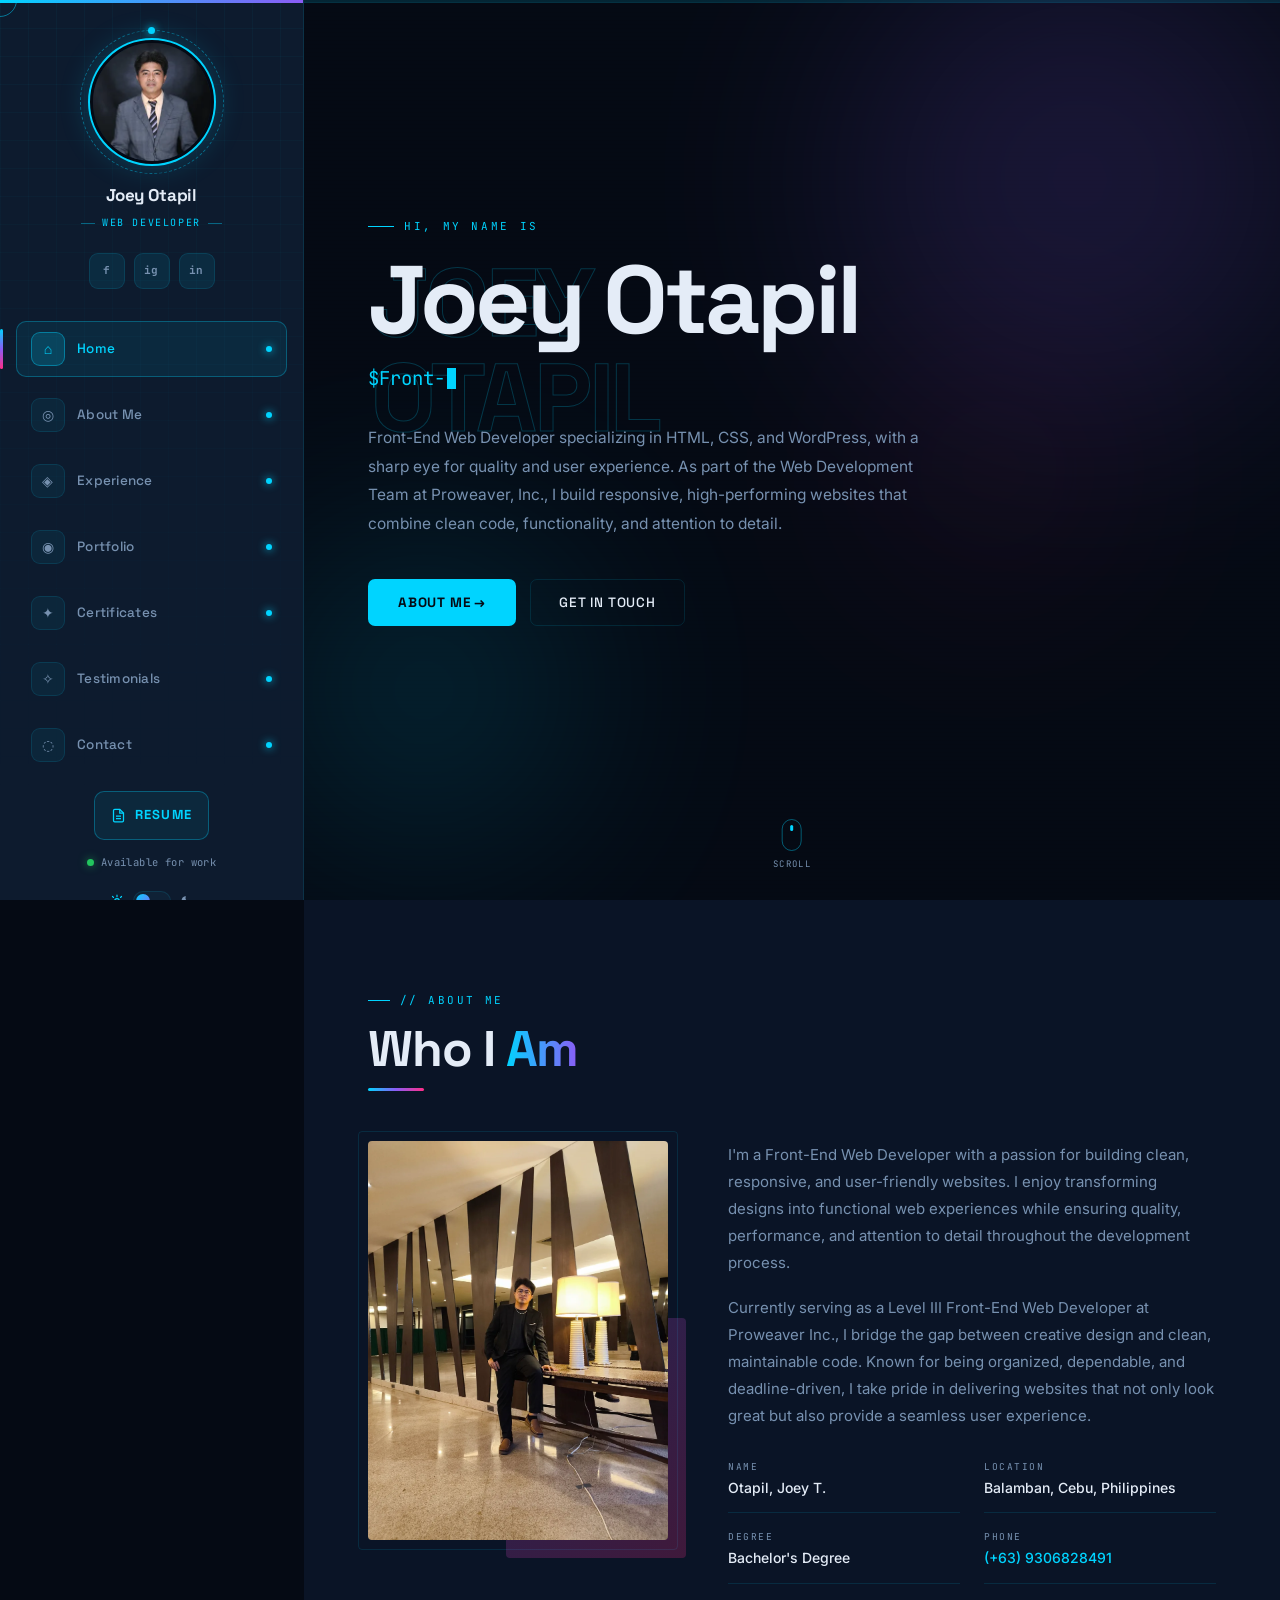
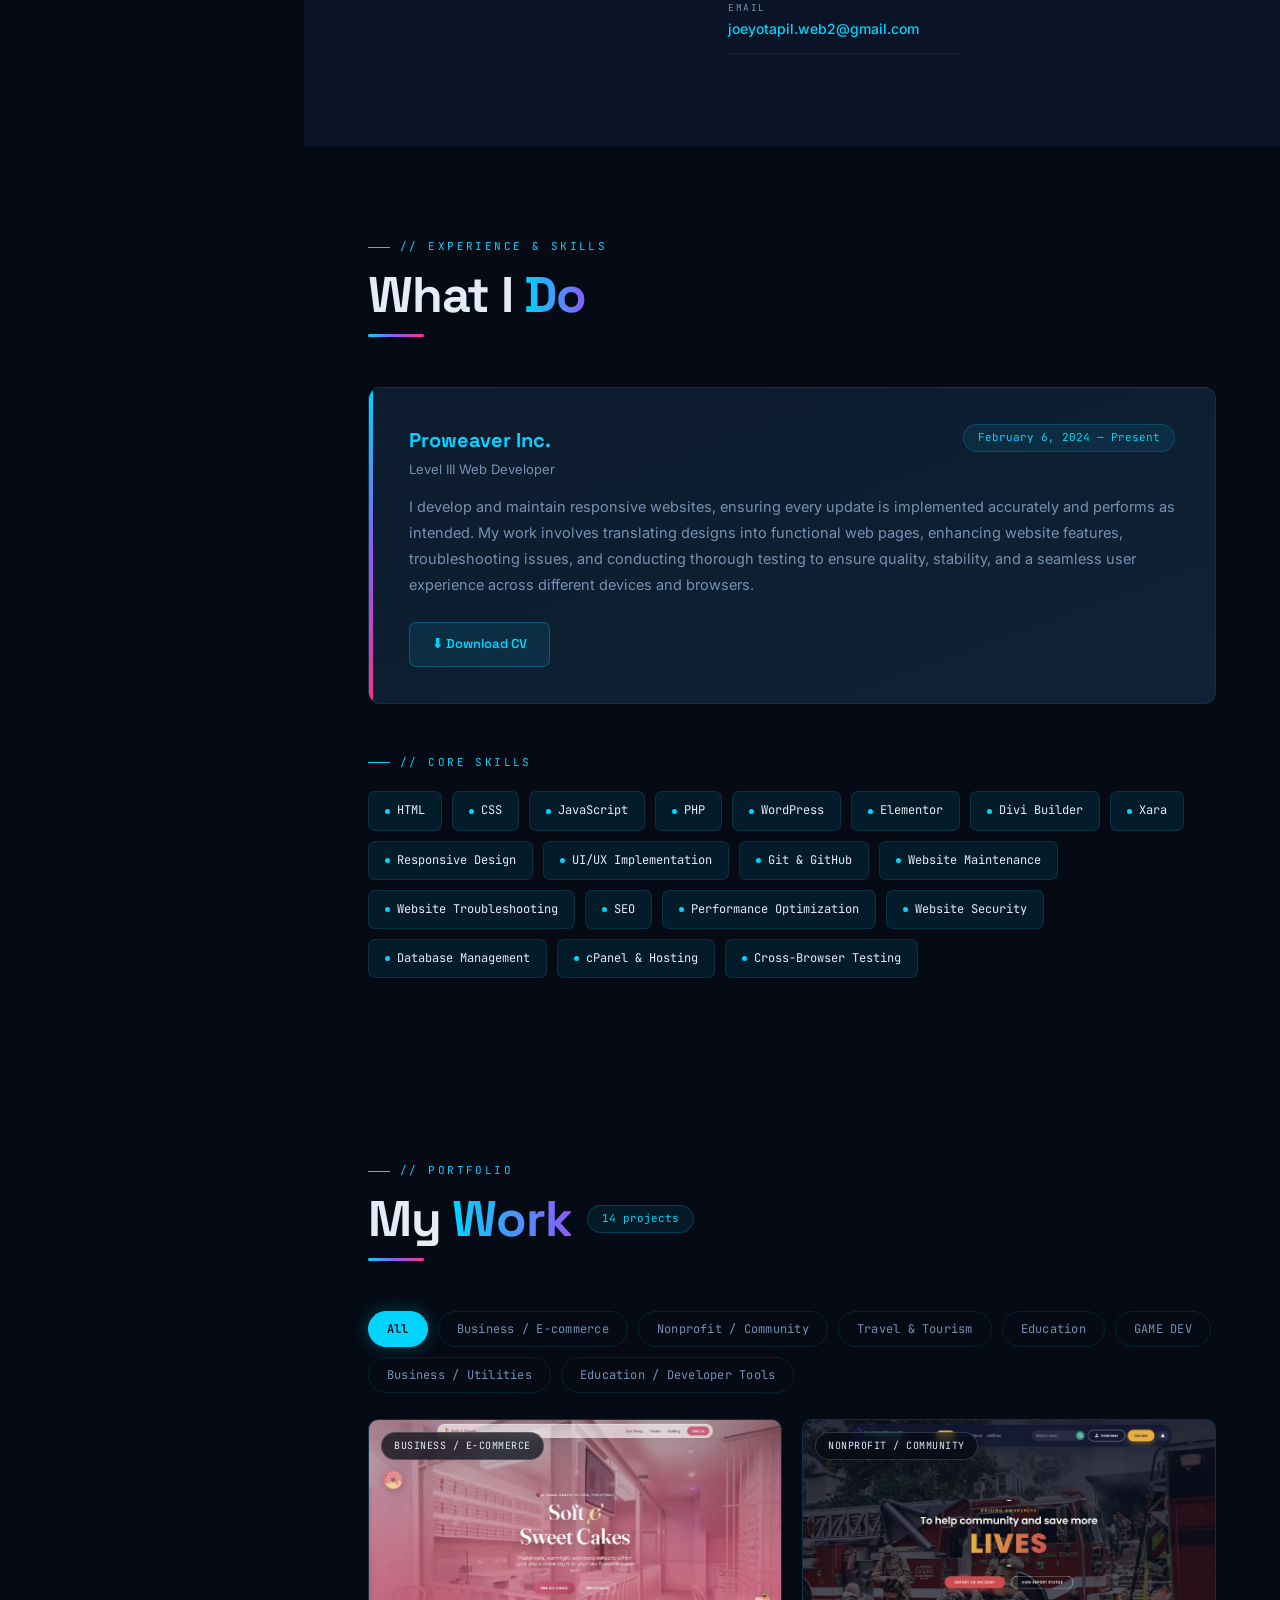
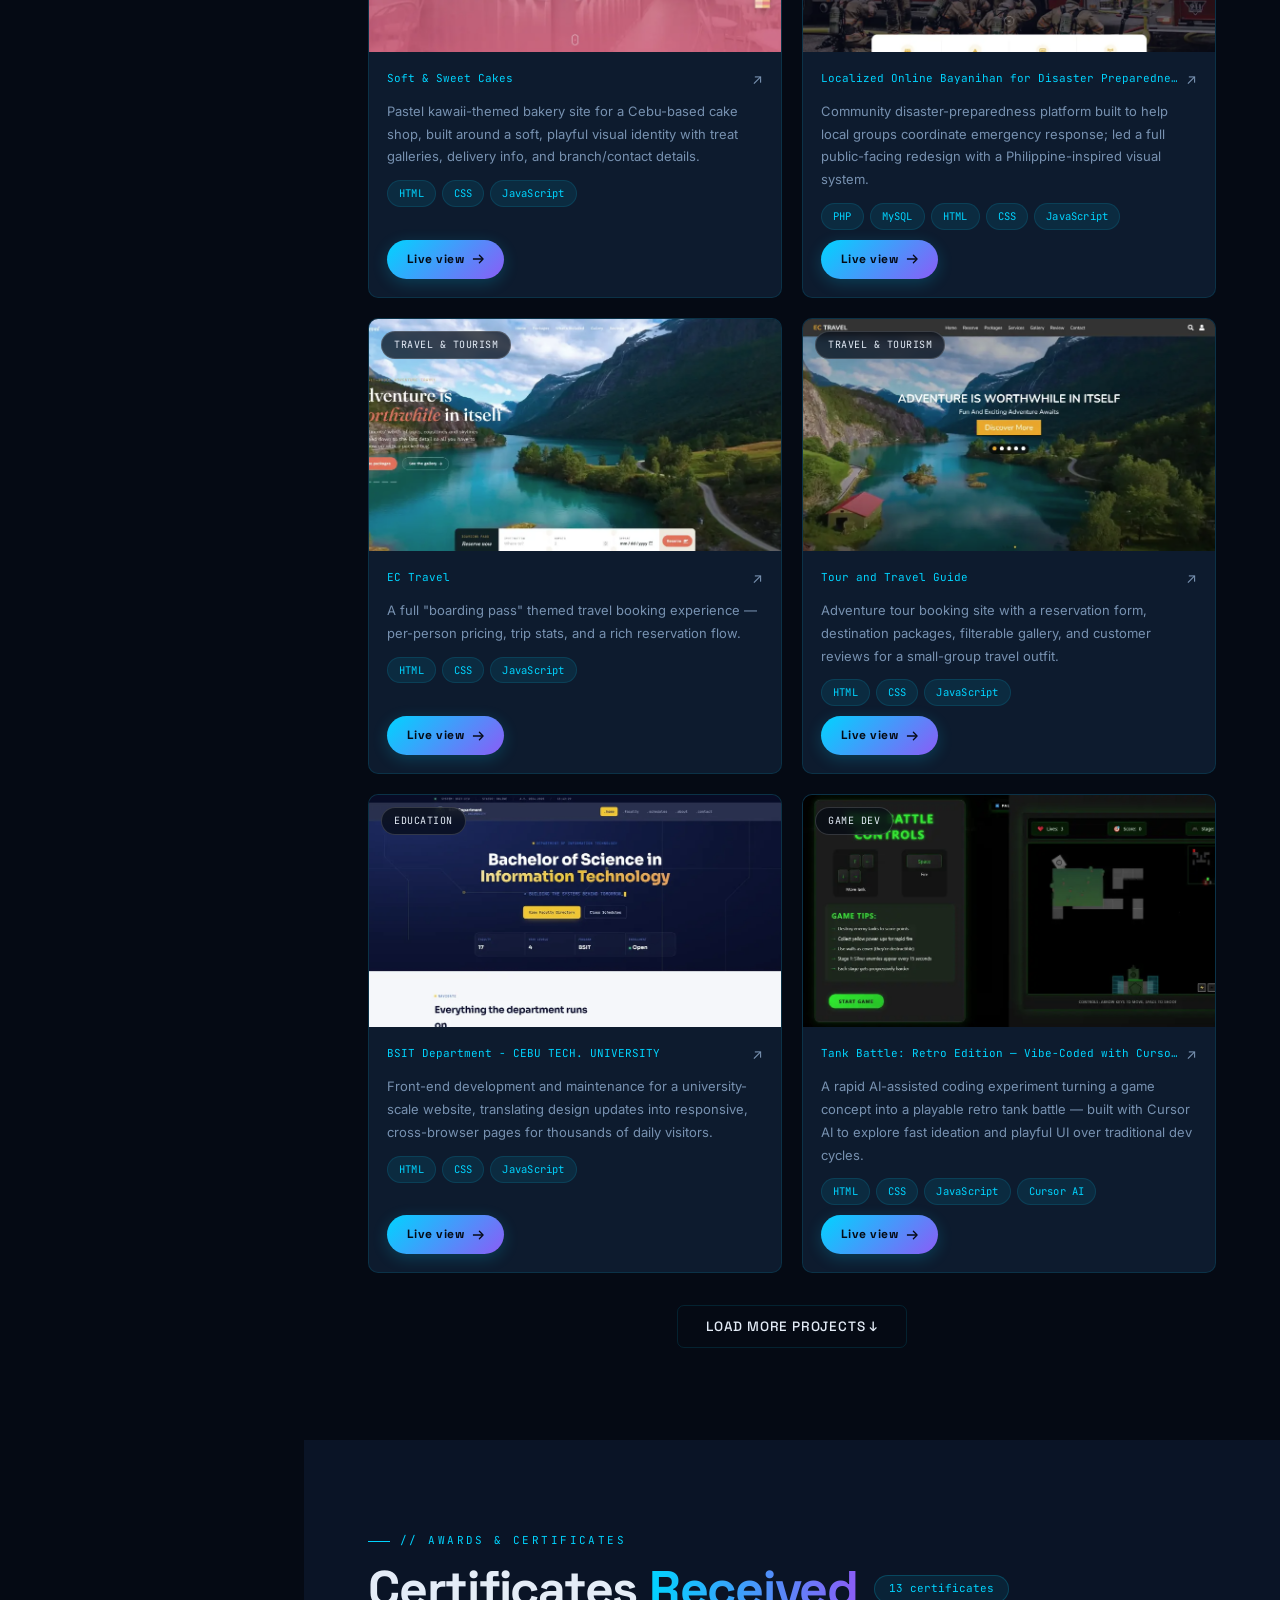
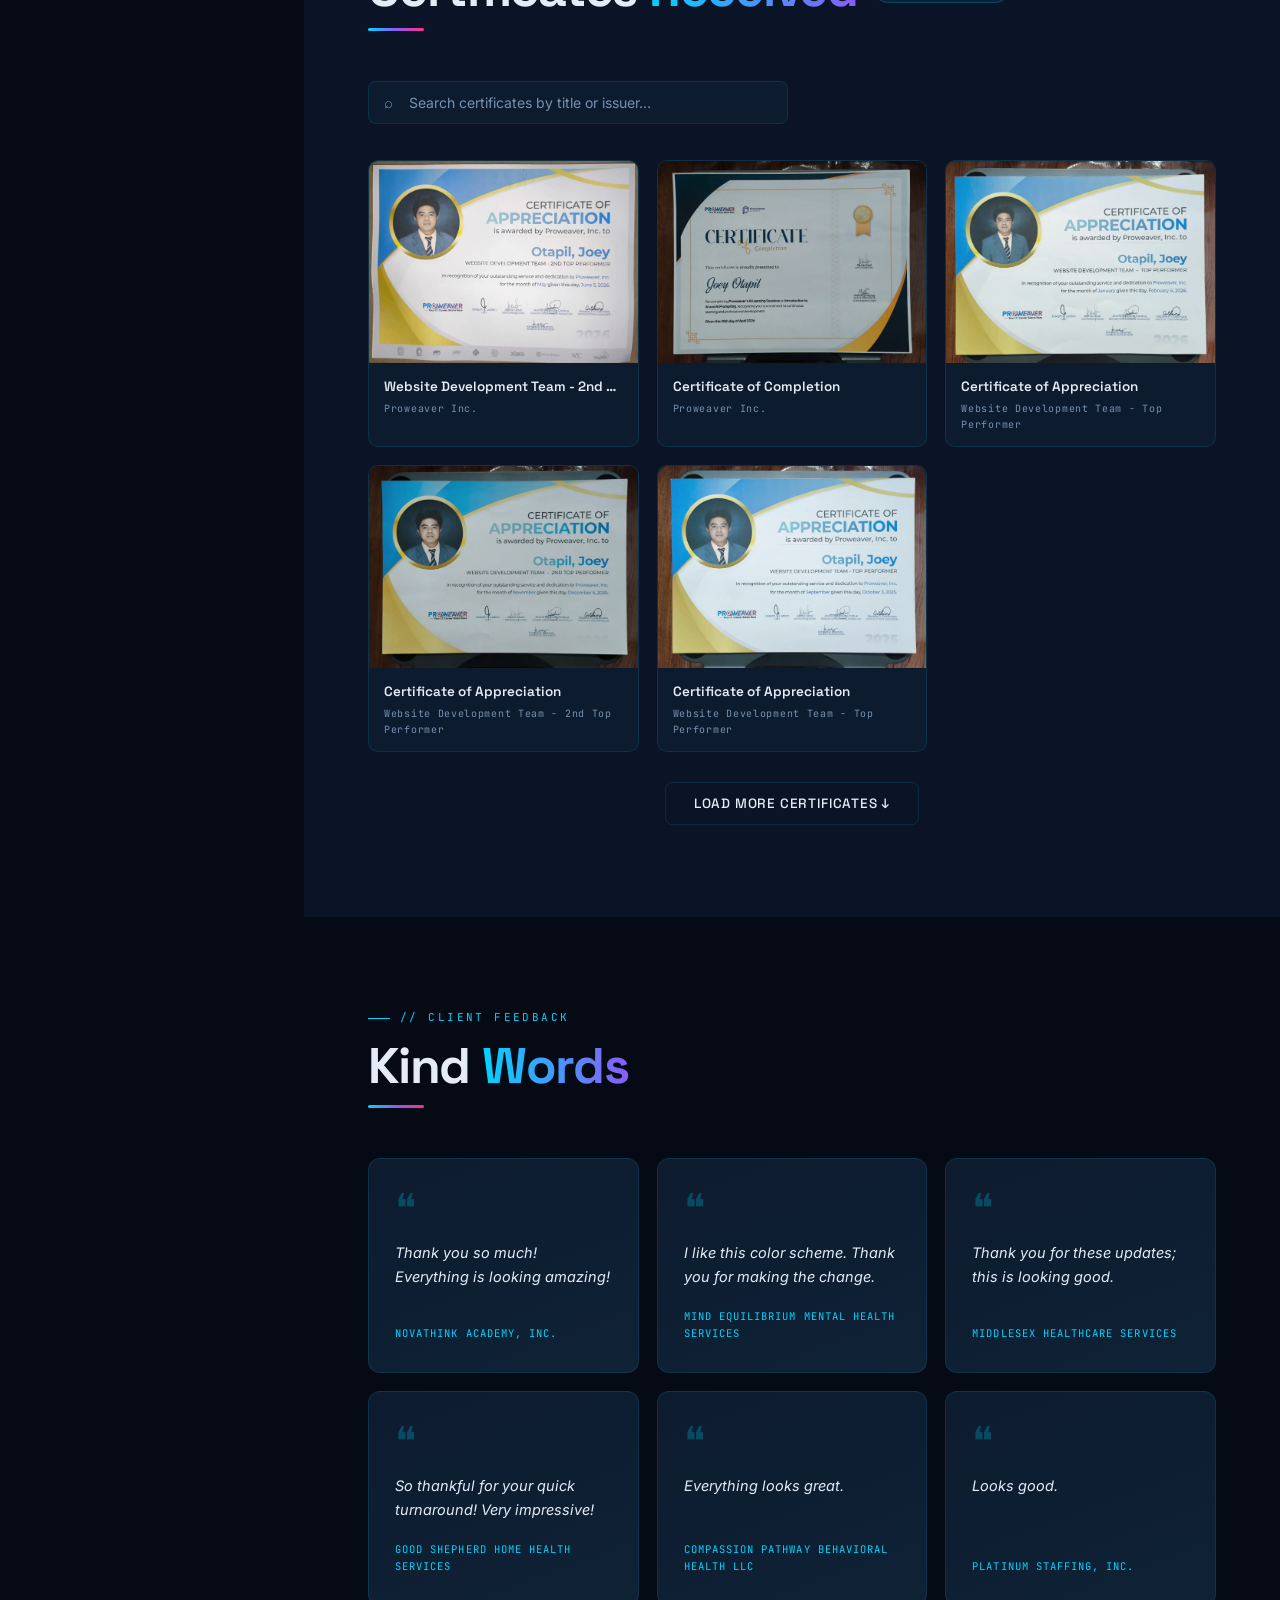
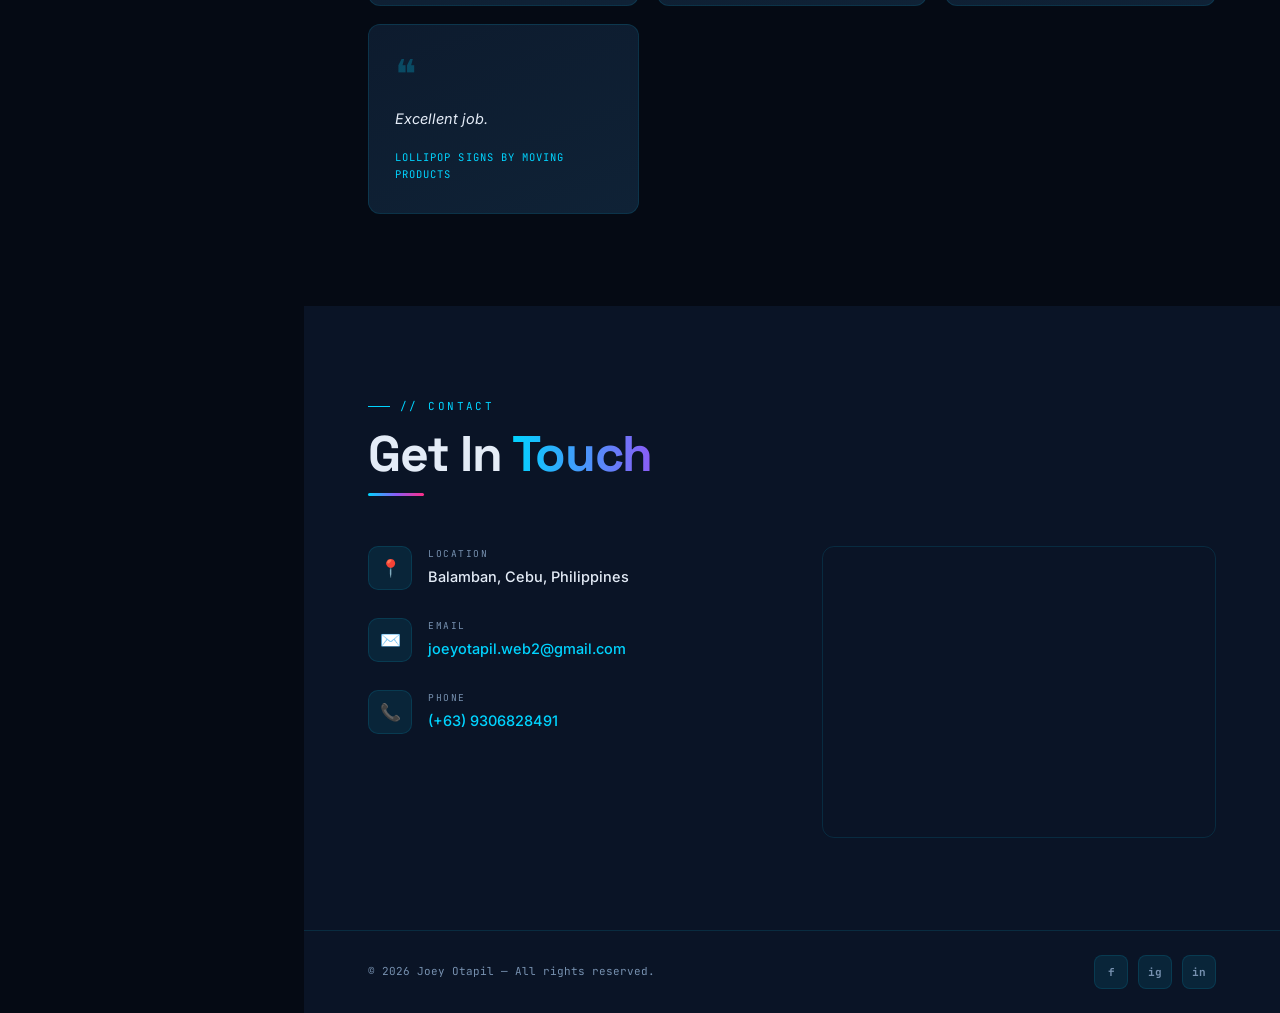
==== commit 402f4ad8: "added light mode" ====
--- a/index.html
+++ b/index.html
@@ -4,6 +4,16 @@
   <meta charset="utf-8">
   <meta name="viewport" content="width=device-width, initial-scale=1">
   <title>Joey Otapil — Web Developer</title>
+  <script>
+    // Applied synchronously, before CSS paints, so a saved light-mode
+    // preference doesn't show a flash of the dark theme on reload.
+    (function () {
+      try {
+        var saved = localStorage.getItem('theme');
+        if (saved === 'light') document.documentElement.setAttribute('data-theme', 'light');
+      } catch (e) {}
+    })();
+  </script>
   <meta name="description" content="Joey Otapil — Front-End Web Developer specializing in HTML, CSS, and WordPress. Level III Web Developer at Proweaver, Inc. building responsive, high-performing websites.">
   <meta name="theme-color" content="#050a14">
   <meta property="og:title" content="Joey Otapil — Web Developer">
@@ -93,6 +103,12 @@
     <span class="sidebar-status-dot"></span>
     Available for work
   </div>
+
+  <button class="theme-toggle" id="theme-toggle" type="button" aria-label="Switch to light mode" aria-pressed="false">
+    <svg class="theme-icon theme-icon-sun" viewBox="0 0 24 24" aria-hidden="true"><circle cx="12" cy="12" r="4" fill="none" stroke="currentColor" stroke-width="2"/><path d="M12 2v2.5M12 19.5V22M4.22 4.22l1.77 1.77M17.99 17.99l1.77 1.77M2 12h2.5M19.5 12H22M4.22 19.78l1.77-1.77M17.99 6.01l1.77-1.77" stroke="currentColor" stroke-width="2" stroke-linecap="round" fill="none"/></svg>
+    <span class="theme-toggle-track"><span class="theme-toggle-thumb"></span></span>
+    <svg class="theme-icon theme-icon-moon" viewBox="0 0 24 24" aria-hidden="true"><path d="M20.5 14.2a8.5 8.5 0 01-10.7-10.7A9 9 0 1020.5 14.2z" fill="currentColor"/></svg>
+  </button>
 </aside>
 
 <!-- Sidebar overlay (mobile) -->
--- a/style.min.css
+++ b/style.min.css
@@ -1 +1 @@
-:root{--navy:#050a14;--slate:#0a1426;--panel:#0d1b2e;--panel2:#0f2236;--cyan:#00d4ff;--cyan-dim:rgba(0,212,255,.09);--violet:#8b5cf6;--pink:#ff2e88;--white:#e4ecf7;--muted:#7791b0;--border:rgba(0,212,255,.12);--sidebar-w:304px;--ff-d:'Space Grotesk',sans-serif;--ff-b:'Inter',sans-serif;--ff-m:'JetBrains Mono',monospace;--ease:cubic-bezier(.19,1,.22,1)}*,::after,::before{box-sizing:border-box;margin:0;padding:0}html{scroll-behavior:smooth}body{font-family:var(--ff-b);background:var(--navy);color:var(--white);overflow-x:hidden;line-height:1.6;font-size:16px}ul{list-style:none}a{color:var(--cyan);text-decoration:none;transition:color .2s,opacity .2s}a:hover{opacity:.8}img{max-width:100%;display:block}p{line-height:1.8}strong{font-weight:600}button{font-family:inherit}::-webkit-scrollbar{width:4px}::-webkit-scrollbar-track{background:var(--navy)}::-webkit-scrollbar-thumb{background:var(--cyan);border-radius:2px}a:focus-visible,button:focus-visible,input:focus-visible{outline:2px solid var(--cyan);outline-offset:2px;border-radius:4px}#preloader{position:fixed;inset:0;z-index:10000;background:var(--navy);display:flex;align-items:center;justify-content:center;transition:opacity .3s var(--ease),visibility .3s var(--ease)}#preloader.loaded{opacity:0;visibility:hidden;pointer-events:none}.preloader-mark{position:relative;width:60px;height:60px;display:flex;align-items:center;justify-content:center}.preloader-ring{position:absolute;inset:0;border-radius:50%;border:2px solid rgba(0,212,255,.14);border-top-color:var(--cyan);border-right-color:var(--violet);animation:preloader-spin .85s linear infinite}.preloader-text{font-family:var(--ff-d);font-weight:800;font-size:14px;letter-spacing:.04em;color:var(--white)}@keyframes preloader-spin{to{transform:rotate(360deg)}}@media (prefers-reduced-motion:reduce){.preloader-ring{animation:none}#preloader{transition:opacity .2s linear}}#cursor-dot,#cursor-ring{position:fixed;top:0;left:0;border-radius:50%;pointer-events:none;z-index:10050;transform:translate(-50%,-50%)}#cursor-dot{width:6px;height:6px;background:var(--cyan)}#cursor-ring{width:34px;height:34px;border:1.5px solid var(--cyan);opacity:.5;transition:width .2s var(--ease),height .2s var(--ease),opacity .2s var(--ease),background .2s var(--ease),left .1s linear,top .1s linear}#cursor-ring.hover{width:54px;height:54px;opacity:.9;background:var(--cyan-dim)}@media (hover:none),(pointer:coarse){#cursor-dot,#cursor-ring{display:none}}@media (prefers-reduced-motion:reduce){#cursor-dot,#cursor-ring{display:none}}#scroll-progress{position:fixed;top:0;left:var(--sidebar-w);right:0;height:3px;z-index:950;background:rgba(0,212,255,.14);border-bottom:1px solid rgba(0,212,255,.06);pointer-events:none}#scroll-progress-bar{height:100%;width:0%;background:linear-gradient(90deg,var(--cyan),var(--violet),var(--pink));box-shadow:0 0 8px rgba(0,212,255,.5);transition:width .1s linear}#particles-canvas{position:absolute;inset:0;width:100%;height:100%;z-index:0;pointer-events:none}#layout-wrap{display:flex;min-height:100vh;position:relative}#sidebar{position:fixed;top:0;left:0;width:var(--sidebar-w);height:100vh;height:100dvh;background:var(--panel);border-right:1px solid var(--border);display:flex;flex-direction:column;align-items:center;padding:40px 0 26px;z-index:800;overflow-y:auto;overflow-x:hidden;overscroll-behavior:contain;-webkit-overflow-scrolling:touch;touch-action:pan-y;transition:transform .42s cubic-bezier(.4,0,.2,1);will-change:transform}#sidebar::-webkit-scrollbar{width:3px}#sidebar::-webkit-scrollbar-thumb{background:rgba(0,212,255,.22)}#sidebar::before{content:'';position:absolute;inset:0;background-image:linear-gradient(rgba(0,212,255,.035) 1px,transparent 1px),linear-gradient(90deg,rgba(0,212,255,.035) 1px,transparent 1px);background-size:28px 28px;pointer-events:none;z-index:0;mask-image:linear-gradient(to bottom,black,transparent 90%)}#sidebar::after{content:'';position:absolute;top:0;left:0;right:0;height:3px;background:linear-gradient(90deg,var(--cyan),var(--violet),var(--pink));background-size:200% 100%;animation:gradient-shift 6s linear infinite}@keyframes gradient-shift{to{background-position:200% 0}}.profile-img-wrap{position:relative;z-index:1;width:124px;height:124px;margin-bottom:18px;flex-shrink:0}.profile-ring{position:absolute;inset:-10px;border-radius:50%;border:1px dashed rgba(0,212,255,.4);animation:spin-cw 10s linear infinite}.profile-ring::before{content:'';position:absolute;top:-4px;left:50%;width:7px;height:7px;margin-left:-3.5px;background:var(--cyan);border-radius:50%;box-shadow:0 0 8px var(--cyan)}.profile-ring::after{content:'';position:absolute;inset:8px;border-radius:50%;border:1px dotted rgba(139,92,246,.4);animation:spin-ccw 7s linear infinite}@keyframes spin-cw{to{transform:rotate(360deg)}}@keyframes spin-ccw{to{transform:rotate(-360deg)}}.profile-img-wrap img{width:124px;height:124px;border-radius:50%;object-fit:cover;position:relative;z-index:1;border:3px solid var(--navy);box-shadow:0 0 0 2px var(--cyan),0 0 30px rgba(0,212,255,.25);background:var(--slate)}.sidebar-name{font-family:var(--ff-d);font-size:17px;font-weight:700;color:var(--white);text-align:center;letter-spacing:-.01em;position:relative;z-index:1;padding:0 18px}.sidebar-role{font-family:var(--ff-m);font-size:10px;color:var(--cyan);letter-spacing:.16em;text-transform:uppercase;text-align:center;margin-top:6px;position:relative;z-index:1;display:flex;align-items:center;justify-content:center;gap:7px}.sidebar-role::after,.sidebar-role::before{content:'';width:14px;height:1px;background:rgba(0,212,255,.4)}.sidebar-social{display:flex;gap:9px;justify-content:center;position:relative;z-index:1;margin:22px 0 24px}.sidebar-social a{width:36px;height:36px;border-radius:9px;border:1px solid var(--border);background:var(--cyan-dim);display:flex;align-items:center;justify-content:center;color:var(--muted);font-family:var(--ff-m);font-size:11px;font-weight:700;letter-spacing:.02em;text-transform:lowercase;transition:border-color .22s,background .22s,color .22s,box-shadow .22s,transform .22s}.sidebar-social a:hover{border-color:rgba(0,212,255,.45);background:rgba(0,212,255,.14);color:var(--cyan);box-shadow:0 0 16px rgba(0,212,255,.18);transform:translateY(-2px);opacity:1}.sidebar-resume-btn{position:relative;z-index:1;display:flex;align-items:center;justify-content:center;gap:9px;margin:18px 16px 0;padding:13px 16px;border-radius:10px;border:1px solid rgba(0,212,255,.32);background:rgba(0,212,255,.07);color:var(--cyan);font-family:var(--ff-d);font-size:13px;font-weight:700;letter-spacing:.08em;text-transform:uppercase;cursor:pointer;transition:background .22s,box-shadow .22s,border-color .22s,transform .2s}.sidebar-resume-btn:hover{background:rgba(0,212,255,.14);border-color:rgba(0,212,255,.5);box-shadow:0 0 22px rgba(0,212,255,.2);transform:translateY(-1px);opacity:1}.sidebar-resume-btn svg{width:15px;height:15px;stroke:currentColor;fill:none;stroke-width:2;flex-shrink:0}.sidebar-status{position:relative;z-index:1;display:flex;align-items:center;justify-content:center;gap:7px;margin-top:14px;font-family:var(--ff-m);font-size:10.5px;color:var(--muted);letter-spacing:.04em}.sidebar-status-dot{width:7px;height:7px;border-radius:50%;background:#22c55e;box-shadow:0 0 8px rgba(34,197,94,.65);animation:status-pulse 2s ease-in-out infinite;flex-shrink:0}@keyframes status-pulse{0%,100%{box-shadow:0 0 8px rgba(34,197,94,.55)}50%{box-shadow:0 0 15px rgba(34,197,94,.9)}}.side-nav{width:100%;position:relative;z-index:1;flex:1;margin-bottom:auto}.side-nav ul{padding:0 16px;display:flex;flex-direction:column;gap:10px;margin-top:8px}.side-nav ul li{position:relative}.side-nav ul li.active::before{content:'';position:absolute;left:-16px;top:8px;bottom:8px;width:3px;border-radius:2px;background:linear-gradient(to bottom,var(--cyan),var(--violet),var(--pink))}.side-nav ul li a{display:flex;align-items:center;gap:12px;padding:10px 14px;border-radius:10px;font-family:var(--ff-d);font-size:13.5px;font-weight:500;letter-spacing:.02em;color:var(--muted);transition:color .22s,background .22s,border-color .22s;border:1px solid transparent}.side-nav ul li a:hover{color:var(--white);background:rgba(0,212,255,.05);opacity:1}.side-nav ul li.active a{color:var(--cyan);background:rgba(0,212,255,.08);border-color:rgba(0,212,255,.3)}.nav-icon{width:34px;height:34px;flex-shrink:0;display:flex;align-items:center;justify-content:center;border-radius:9px;background:rgba(0,212,255,.06);border:1px solid var(--border);font-size:14px;color:var(--muted);transition:color .22s,background .22s,border-color .22s}.side-nav ul li:hover .nav-icon{color:var(--cyan)}.side-nav ul li.active .nav-icon{color:var(--cyan);background:rgba(0,212,255,.16);border-color:rgba(0,212,255,.4)}.side-nav ul li a .nav-active-dot{margin-left:auto;width:6px;height:6px;border-radius:50%;background:var(--cyan);box-shadow:0 0 8px var(--cyan);opacity:0;transition:opacity .22s;flex-shrink:0}.side-nav ul li.active a .nav-active-dot{opacity:1}#mobile-topbar{display:none;position:fixed;top:0;left:0;right:0;height:58px;z-index:900;align-items:center;justify-content:flex-end;padding:0 18px;pointer-events:none}#mobile-topbar #hamburger-btn{pointer-events:auto}#hamburger-btn{display:none;flex-direction:column;gap:5px;background:var(--panel);border:1px solid var(--border);border-radius:10px;cursor:pointer;padding:5px;width:42px;height:42px;align-items:center;justify-content:center;flex-shrink:0;z-index:901;transition:background .2s,border-color .2s}#hamburger-btn:hover{background:var(--panel2);border-color:rgba(0,212,255,.4)}#hamburger-btn span{display:block;width:22px;height:2px;background:var(--cyan);border-radius:2px;transform-origin:center;transition:transform .32s,opacity .22s,width .22s}#hamburger-btn.open span:first-child{transform:translateY(7px) rotate(45deg)}#hamburger-btn.open span:nth-child(2){opacity:0;width:0}#hamburger-btn.open span:nth-child(3){transform:translateY(-7px) rotate(-45deg)}#sidebar-overlay{display:none;position:fixed;inset:0;background:rgba(5,10,20,.82);backdrop-filter:blur(5px);z-index:850}#sidebar-overlay.visible{display:block}@media (min-width:1025px){#sidebar-overlay{display:none!important}}@media (max-width:1024px){#sidebar{transform:translateX(-100%)}#sidebar.open{transform:translateX(0);z-index:860}#mobile-topbar{display:flex}#hamburger-btn{display:flex}}@media (max-width:1024px) and (max-height:720px){#sidebar{padding:22px 0 18px}.profile-img-wrap{width:96px;height:96px;margin-bottom:12px}.profile-img-wrap img{width:96px;height:96px}.sidebar-social{margin:16px 0 16px}.side-nav ul{gap:6px;margin-top:4px}.side-nav ul li a{padding:8px 14px}.sidebar-resume-btn{margin-top:14px;padding:11px 16px}.sidebar-status{margin-top:10px}}#main-content{margin-left:var(--sidebar-w);flex:1;position:relative}@media (max-width:1024px){#main-content{margin-left:0}#scroll-progress{left:0}}section{padding:92px 64px;position:relative}@media (max-width:600px){section{padding:68px 22px}}#about,#certificates,#contact{background:var(--slate)}#portfolio,#skills,#testimonials{background:var(--navy)}.section-label{font-family:var(--ff-m);font-size:11px;color:var(--cyan);letter-spacing:.22em;text-transform:uppercase;margin-bottom:12px;display:flex;align-items:center;gap:10px}.section-label::before{content:'';display:block;width:22px;height:1px;background:var(--cyan);flex-shrink:0}.section-title{font-family:var(--ff-d);font-size:clamp(28px, 4vw, 50px);font-weight:800;line-height:1.08;letter-spacing:-.025em;color:var(--white);margin-bottom:12px}.section-title span{background:linear-gradient(90deg,var(--cyan),var(--violet));-webkit-background-clip:text;background-clip:text;color:transparent}.section-divider{width:56px;height:3px;background:linear-gradient(90deg,var(--cyan),var(--violet),var(--pink));border-radius:3px;margin-bottom:50px}#home{min-height:100vh;display:flex;flex-direction:column;justify-content:center;position:relative;overflow:hidden;background:var(--navy);padding:90px 64px}#home::before{content:'';position:absolute;inset:0;z-index:1;background:repeating-linear-gradient(0deg,transparent,transparent 3px,rgba(0,0,0,.05) 3px,rgba(0,0,0,.05) 4px);pointer-events:none}.hero-inner{position:relative;z-index:2}.h-blob{position:absolute;border-radius:50%;filter:blur(110px);pointer-events:none;opacity:.15;z-index:1}.h-blob-1{width:480px;height:480px;background:var(--violet);top:-60px;right:-40px}.h-blob-2{width:300px;height:300px;background:var(--cyan);bottom:60px;left:-30px}.h-blob-3{width:220px;height:220px;background:var(--pink);top:40%;right:18%;opacity:.08}.hero-cursor-glow{position:absolute;top:0;left:0;width:420px;height:420px;border-radius:50%;background:radial-gradient(circle,rgba(0,212,255,.12),transparent 70%);pointer-events:none;z-index:1;transform:translate(-50%,-50%);opacity:0;transition:opacity .5s ease}#home:hover .hero-cursor-glow{opacity:1}@media (hover:none),(pointer:coarse){.hero-cursor-glow{display:none}}.hero-cta,.hero-desc,.hero-eyebrow,.hero-name,.hero-typewriter{opacity:0;transform:translateY(18px);animation:hero-in .8s var(--ease) forwards}.hero-eyebrow{animation-delay:.05s}.hero-name{animation-delay:.16s}.hero-typewriter{animation-delay:.3s}.hero-desc{animation-delay:.42s}.hero-cta{animation-delay:.54s}@keyframes hero-in{to{opacity:1;transform:none}}.hero-eyebrow{font-family:var(--ff-m);font-size:11px;color:var(--cyan);letter-spacing:.24em;text-transform:uppercase;margin-bottom:18px;display:flex;align-items:center;gap:10px}.hero-eyebrow::before{content:'';display:block;width:26px;height:1px;background:var(--cyan)}.hero-name{font-family:var(--ff-d);font-size:clamp(44px, 7.5vw, 96px);font-weight:800;line-height:.98;letter-spacing:-.035em;margin-bottom:16px;color:var(--white);position:relative;display:inline-block}.hero-name::after{content:'JOEY OTAPIL';position:absolute;top:3px;left:3px;color:transparent;-webkit-text-stroke:1px rgba(0,212,255,.22);z-index:-1}.hero-typewriter{font-family:var(--ff-m);font-size:clamp(14px, 1.9vw, 19px);color:var(--muted);margin-bottom:30px;min-height:1.5em;display:flex;align-items:center;gap:0}.hero-typewriter::before{content:'$ ';color:var(--cyan)}.typed-text{color:var(--cyan)}.cursor{display:inline-block;width:9px;height:1.1em;background:var(--cyan);margin-left:2px;animation:blink .8s step-end infinite}@keyframes blink{50%{opacity:0}}.hero-desc{max-width:560px;color:var(--muted);font-size:15.5px;line-height:1.85;margin-bottom:40px}.hero-cta{display:flex;gap:14px;flex-wrap:wrap;margin-bottom:56px}.btn-primary{display:inline-flex;align-items:center;gap:8px;padding:13px 30px;background:var(--cyan);color:var(--navy);font-family:var(--ff-d);font-weight:700;font-size:13.5px;letter-spacing:.06em;text-transform:uppercase;border-radius:7px;border:none;cursor:pointer;transition:box-shadow .3s var(--ease),transform .3s var(--ease)}.btn-primary:hover{box-shadow:0 0 34px rgba(0,212,255,.45);transform:translateY(-2px);opacity:1}.btn-primary:active{transform:translateY(0) scale(.97)}.btn-outline{display:inline-flex;align-items:center;gap:8px;padding:12px 28px;border:1px solid var(--border);color:var(--white);font-family:var(--ff-d);font-weight:500;font-size:13.5px;letter-spacing:.06em;text-transform:uppercase;border-radius:7px;cursor:pointer;background:0 0;transition:border-color .3s var(--ease),box-shadow .3s var(--ease),transform .3s var(--ease)}.btn-outline:hover{border-color:var(--cyan);box-shadow:0 0 18px rgba(0,212,255,.13);opacity:1}.btn-outline:active{transform:scale(.97)}.hero-scroll-hint{position:absolute;bottom:30px;left:50%;transform:translateX(-50%);display:flex;flex-direction:column;align-items:center;gap:7px;background:0 0;border:none;cursor:pointer;color:var(--muted);z-index:2;opacity:1;transition:opacity .4s;animation:float-sb 2.6s ease-in-out infinite}.hero-scroll-hint.is-hidden{opacity:0;pointer-events:none}@keyframes float-sb{0%,100%{transform:translateX(-50%) translateY(0)}50%{transform:translateX(-50%) translateY(-7px)}}.scroll-mouse{width:20px;height:32px;border:1.5px solid rgba(0,212,255,.4);border-radius:10px;position:relative}.scroll-mouse::before{content:'';position:absolute;top:5px;left:50%;transform:translateX(-50%);width:3px;height:6px;background:var(--cyan);border-radius:2px;animation:scroll-dot 1.8s ease-in-out infinite}@keyframes scroll-dot{0%,100%{opacity:1;top:5px}50%{opacity:0;top:16px}}.hero-scroll-hint span{font-family:var(--ff-m);font-size:9px;letter-spacing:.16em;text-transform:uppercase}.about-grid{display:grid;grid-template-columns:300px 1fr;gap:60px;align-items:start}@media (max-width:860px){.about-grid{grid-template-columns:1fr;gap:40px}}.about-photo-wrap{position:relative;max-width:350px;margin:0 auto}.about-photo-wrap::before{content:'';position:absolute;inset:-10px;border:1px solid var(--border);border-radius:4px;z-index:0}.about-photo-wrap::after{content:'';position:absolute;bottom:-18px;right:-18px;width:60%;height:60%;background:linear-gradient(135deg,var(--violet),var(--pink));border-radius:4px;opacity:.22;z-index:0}.about-photo-wrap img{position:relative;z-index:1;border-radius:4px;width:100%;height:auto;filter:grayscale(8%)}.about-text p{color:var(--muted);font-size:15px;margin-bottom:18px}.about-info-grid{display:grid;grid-template-columns:1fr 1fr;gap:16px 24px;margin-top:30px}@media (max-width:480px){.about-info-grid{grid-template-columns:1fr}}.about-info-item{border-bottom:1px solid var(--border);padding-bottom:13px}.about-info-item .label{font-family:var(--ff-m);font-size:9.5px;letter-spacing:.16em;text-transform:uppercase;color:var(--muted);margin-bottom:3px}.about-info-item .value{font-size:14px;font-weight:500;color:var(--white)}.about-info-item .value a{color:var(--cyan)}.exp-card{background:linear-gradient(160deg,var(--panel),var(--panel2));border:1px solid var(--border);border-radius:12px;padding:36px 40px;position:relative;overflow:hidden;transition:border-color .3s,box-shadow .3s}.exp-card:hover{border-color:rgba(0,212,255,.3);box-shadow:0 0 40px rgba(0,212,255,.06)}.exp-card::before{content:'';position:absolute;top:0;left:0;width:4px;height:100%;background:linear-gradient(to bottom,var(--cyan),var(--violet),var(--pink))}.exp-header{display:flex;align-items:flex-start;justify-content:space-between;gap:20px;margin-bottom:14px;flex-wrap:wrap}.exp-company{font-family:var(--ff-d);font-size:20px;font-weight:700;color:var(--white);margin-bottom:3px}.exp-company a{color:var(--cyan)}.exp-role{font-size:13px;color:var(--muted)}.exp-badge{display:inline-flex;align-items:center;gap:6px;font-family:var(--ff-m);font-size:11px;color:var(--cyan);background:rgba(0,212,255,.08);border:1px solid rgba(0,212,255,.18);padding:4px 14px;border-radius:20px;white-space:nowrap;flex-shrink:0}.exp-desc{color:var(--muted);font-size:14.5px;line-height:1.8;margin-bottom:24px}.download-cv{display:inline-flex;align-items:center;gap:8px;padding:11px 22px;border:1px solid rgba(0,212,255,.26);border-radius:7px;font-family:var(--ff-d);font-size:13px;font-weight:600;color:var(--cyan);background:var(--cyan-dim);transition:background .22s,box-shadow .22s,border-color .22s}.download-cv:hover{background:rgba(0,212,255,.13);border-color:rgba(0,212,255,.44);box-shadow:0 0 20px rgba(0,212,255,.14);opacity:1}.skills-grid{display:flex;flex-wrap:wrap;gap:10px}.skill-pill{display:flex;align-items:center;gap:7px;padding:9px 16px;background:var(--cyan-dim);border:1px solid var(--border);border-radius:7px;font-family:var(--ff-m);font-size:12px;color:var(--white);transition:border-color .2s,background .2s,transform .2s}.skill-pill::before{content:'';width:5px;height:5px;border-radius:50%;background:var(--cyan);flex-shrink:0}.skill-pill:hover{border-color:rgba(0,212,255,.36);background:rgba(0,212,255,.11);transform:translateY(-2px)}.portfolio-heading-row{display:flex;align-items:center;gap:16px;margin-bottom:12px;flex-wrap:wrap}.portfolio-count-badge{font-family:var(--ff-m);font-size:11px;color:var(--cyan);background:rgba(0,212,255,.08);border:1px solid rgba(0,212,255,.2);padding:4px 14px;border-radius:20px}.portfolio-filters{display:flex;flex-wrap:wrap;gap:10px;margin-bottom:26px}.filter-pill{font-family:var(--ff-m);font-size:12px;letter-spacing:.02em;color:var(--muted);background:0 0;cursor:pointer;border:1px solid var(--border);border-radius:20px;padding:9px 18px;transition:border-color .2s,background .2s,color .2s,transform .2s}.filter-pill:hover{color:var(--white);border-color:rgba(0,212,255,.36);background:rgba(0,212,255,.08);transform:translateY(-2px)}.filter-pill.active{color:var(--navy);background:var(--cyan);border-color:var(--cyan);font-weight:600;box-shadow:0 0 18px rgba(0,212,255,.28)}.portfolio-grid{display:grid;grid-template-columns:repeat(3,1fr);gap:20px}.portfolio-card{background:var(--panel);border:1px solid var(--border);border-radius:10px;overflow:hidden;transition:transform .4s var(--ease),border-color .4s var(--ease),box-shadow .4s var(--ease);position:relative;display:flex;flex-direction:column;height:100%}.portfolio-card:hover{transform:translateY(-6px);border-color:rgba(0,212,255,.32);box-shadow:0 18px 50px rgba(0,0,0,.35),0 0 30px rgba(0,212,255,.07)}.portfolio-img-wrap{position:relative}.portfolio-category{position:absolute;top:12px;left:12px;z-index:2;font-family:var(--ff-m);font-size:10px;letter-spacing:.05em;text-transform:uppercase;color:var(--white);background:rgba(5,10,20,.72);backdrop-filter:blur(4px);border:1px solid rgba(255,255,255,.16);padding:5px 12px;border-radius:20px}.portfolio-img{width:100%;aspect-ratio:16/9;object-fit:cover;filter:grayscale(25%);transition:transform .5s,filter .4s}.portfolio-card:hover .portfolio-img{transform:scale(1.06);filter:grayscale(0%)}.portfolio-body{padding:16px 18px 18px;display:flex;flex-direction:column;gap:10px;flex:1}.portfolio-header{display:flex;align-items:center;justify-content:space-between;gap:8px}.portfolio-link{font-family:var(--ff-m);font-size:11px;color:var(--cyan);white-space:nowrap;overflow:hidden;text-overflow:ellipsis}.portfolio-arrow{color:var(--muted);font-size:14px;transition:transform .25s,color .25s;flex-shrink:0}.portfolio-card:hover .portfolio-arrow{transform:translate(3px,-3px);color:var(--cyan)}.portfolio-live-btn{display:inline-flex;align-items:center;gap:7px;align-self:flex-start;margin-top:auto;padding:10px 18px;border:1px solid var(--cyan);border-radius:999px;background:var(--cyan);color:var(--navy);font-family:var(--ff-d);font-weight:700;font-size:12px;letter-spacing:.04em;text-decoration:none;transition:box-shadow .25s var(--ease),background .25s var(--ease),color .25s var(--ease),transform .25s var(--ease)}.portfolio-live-btn:hover{background:0 0;color:var(--cyan);box-shadow:0 0 22px rgba(0,212,255,.4);transform:translateY(-2px)}.portfolio-live-btn:active{transform:translateY(0) scale(.97)}.portfolio-live-btn svg{flex-shrink:0}.portfolio-desc{color:var(--muted);font-size:13px;line-height:1.75}.portfolio-tools{display:flex;flex-wrap:wrap;gap:6px;margin-top:2px}.portfolio-tool-tag{font-family:var(--ff-m);font-size:10.5px;letter-spacing:.02em;padding:4px 11px;border:1px solid var(--border);border-radius:20px;color:var(--cyan);background:var(--cyan-dim);white-space:nowrap;transition:border-color .2s,background .2s}.portfolio-card:hover .portfolio-tool-tag{border-color:rgba(0,212,255,.3);background:rgba(0,212,255,.12)}.portfolio-load-more-wrap{text-align:center;margin-top:32px}.portfolio-load-more-wrap .btn-outline.hidden{display:none}.cert-heading-row{display:flex;align-items:center;gap:16px;margin-bottom:12px;flex-wrap:wrap}.cert-count-badge{font-family:var(--ff-m);font-size:11px;color:var(--cyan);background:rgba(0,212,255,.08);border:1px solid rgba(0,212,255,.2);padding:4px 14px;border-radius:20px}.cert-search-wrap{margin-bottom:36px;position:relative;max-width:420px}.cert-search-wrap::before{content:'⌕';position:absolute;left:16px;top:50%;transform:translateY(-50%);color:var(--muted);font-size:15px;pointer-events:none}.cert-search-wrap input{width:100%;background:var(--panel);border:1px solid var(--border);border-radius:8px;padding:12px 16px 12px 40px;font-family:var(--ff-b);font-size:14px;color:var(--white);outline:0;transition:border-color .22s,box-shadow .22s}.cert-search-wrap input::placeholder{color:var(--muted)}.cert-search-wrap input:focus{border-color:rgba(0,212,255,.38);box-shadow:0 0 16px rgba(0,212,255,.1)}.cert-grid{display:grid;grid-template-columns:repeat(auto-fill,minmax(250px,1fr));gap:18px;margin-bottom:30px;min-height:60px}.cert-card{background:var(--panel);border:1px solid var(--border);border-radius:10px;overflow:hidden;cursor:pointer;transition:transform .4s var(--ease),border-color .4s var(--ease),box-shadow .4s var(--ease)}.cert-card:hover{transform:translateY(-5px);border-color:rgba(0,212,255,.34);box-shadow:0 14px 40px rgba(0,0,0,.3),0 0 24px rgba(0,212,255,.06)}.cert-img-wrap{position:relative;aspect-ratio:4/3;overflow:hidden;background:var(--slate)}.cert-img-wrap img{width:100%;height:100%;object-fit:cover;filter:grayscale(12%);transition:transform .5s,filter .4s}.cert-card:hover .cert-img-wrap img{transform:scale(1.07);filter:grayscale(0%)}.cert-zoom-hint{position:absolute;inset:0;display:flex;flex-direction:column;align-items:center;justify-content:center;gap:10px;background:rgba(5,10,20,.74);backdrop-filter:blur(2px);opacity:0;transition:opacity .25s}.cert-card:hover .cert-zoom-hint{opacity:1}.cert-zoom-icon{width:42px;height:42px;border-radius:50%;background:rgba(0,212,255,.12);border:1px solid var(--cyan);color:var(--cyan);display:flex;align-items:center;justify-content:center;transform:translateY(4px);transition:transform .28s}.cert-card:hover .cert-zoom-icon{transform:translateY(0)}.cert-zoom-icon svg{width:19px;height:19px;stroke:currentColor;fill:none;stroke-width:2}.cert-zoom-label{font-family:var(--ff-m);font-size:10.5px;letter-spacing:.12em;text-transform:uppercase;color:var(--white);opacity:0;transform:translateY(4px);transition:opacity .28s .04s,transform .28s .04s}.cert-card:hover .cert-zoom-label{opacity:1;transform:translateY(0)}@media (hover:none),(pointer:coarse){.cert-zoom-hint{inset:auto 8px 8px auto;width:30px;height:30px;background:rgba(5,10,20,.8);border-radius:50%;opacity:.9}.cert-zoom-icon{width:30px;height:30px;background:0 0;border:none;transform:none}.cert-zoom-icon svg{width:15px;height:15px}.cert-zoom-label{display:none}}.cert-body{padding:13px 15px}.cert-title{font-family:var(--ff-d);font-size:13.5px;font-weight:600;color:var(--white);margin-bottom:4px;white-space:nowrap;overflow:hidden;text-overflow:ellipsis}.cert-meta{font-family:var(--ff-m);font-size:10px;color:var(--muted);letter-spacing:.07em}.cert-empty-state{grid-column:1/-1;text-align:center;color:var(--muted);font-size:14px;padding:50px 0;display:none}.cert-load-more-wrap{text-align:center}.hidden{display:none!important}#cert-lightbox{display:none;position:fixed;inset:0;z-index:9999;background:rgba(5,10,20,.97);backdrop-filter:blur(14px);align-items:center;justify-content:center}#cert-lightbox.open{display:flex}.lightbox-close{position:absolute;top:22px;right:26px;font-size:28px;color:var(--muted);cursor:pointer;z-index:1;transition:color .2s;line-height:1;background:0 0;border:none}.lightbox-close:hover{color:var(--cyan)}.lightbox-nav{position:absolute;top:50%;transform:translateY(-50%);font-size:40px;color:var(--muted);cursor:pointer;z-index:1;transition:color .2s,transform .2s;user-select:none;background:0 0;border:none;line-height:1;padding:10px}.lightbox-nav:hover{color:var(--cyan)}.lightbox-prev{left:22px}.lightbox-next{right:22px}.lightbox-stage{display:flex;flex-direction:column;align-items:center;max-width:920px;width:92%;padding:0 60px}.lightbox-stage img{max-height:78vh;width:100%;object-fit:contain;border-radius:8px;border:1px solid var(--border);box-shadow:0 0 70px rgba(0,0,0,.6);cursor:zoom-out}.lightbox-caption{margin-top:18px;text-align:center}.lightbox-caption .cert-title{font-family:var(--ff-d);font-size:16px;font-weight:600;color:var(--white);margin-bottom:4px}.lightbox-caption .cert-meta{font-family:var(--ff-m);font-size:11px;color:var(--muted);letter-spacing:.1em}.lightbox-counter{font-family:var(--ff-m);font-size:10px;color:var(--muted);margin-top:8px;letter-spacing:.1em}.testi-grid{display:grid;grid-template-columns:repeat(auto-fill,minmax(250px,1fr));gap:18px}.testi-card{background:linear-gradient(160deg,var(--panel),var(--panel2));border:1px solid var(--border);border-radius:12px;padding:30px 26px;display:flex;flex-direction:column;position:relative;overflow:hidden;transition:border-color .28s,box-shadow .28s,transform .28s;color:var(--white)}.testi-card:hover{border-color:rgba(0,212,255,.3);transform:translateY(-5px);box-shadow:0 14px 42px rgba(0,0,0,.32),0 0 26px rgba(0,212,255,.06);opacity:1}.testi-card::before{content:'';position:absolute;top:0;left:0;width:100%;height:2px;background:linear-gradient(90deg,var(--cyan),var(--violet),var(--pink));opacity:0;transition:opacity .28s}.testi-card:hover::before{opacity:1}.testi-quote{font-size:40px;color:var(--cyan);opacity:.25;font-family:Georgia,serif;line-height:1;margin-bottom:12px}.testi-text{color:var(--white);font-size:14.5px;line-height:1.7;flex:1;font-style:italic;margin-bottom:18px}.testi-client{font-family:var(--ff-m);font-size:10.5px;color:var(--cyan);letter-spacing:.1em;text-transform:uppercase}.contact-grid{display:grid;grid-template-columns:1fr 1fr;gap:60px;align-items:start}@media (max-width:820px){.contact-grid{grid-template-columns:1fr;gap:36px}}.contact-item{display:flex;align-items:flex-start;gap:16px;margin-bottom:28px}.contact-icon{width:44px;height:44px;background:var(--cyan-dim);border:1px solid var(--border);border-radius:10px;display:flex;align-items:center;justify-content:center;flex-shrink:0;font-size:17px}.contact-label{font-family:var(--ff-m);font-size:9.5px;letter-spacing:.16em;text-transform:uppercase;color:var(--muted);margin-bottom:3px}.contact-value{font-size:14.5px;font-weight:500;color:var(--white)}.contact-value a{color:var(--cyan)}.map-wrap{border-radius:12px;overflow:hidden;border:1px solid var(--border);filter:brightness(.78) saturate(.5);transition:filter .3s}.map-wrap:hover{filter:brightness(.92) saturate(.75)}.map-wrap iframe{width:100%;height:290px;display:block;border:none}.footer-bar{padding:24px 64px;border-top:1px solid var(--border);display:flex;justify-content:space-between;align-items:center;flex-wrap:wrap;gap:12px;background:var(--slate)}.footer-bar p{font-family:var(--ff-m);font-size:11px;color:var(--muted)}.footer-social{display:flex;gap:10px}.footer-social a{width:34px;height:34px;border-radius:8px;border:1px solid var(--border);background:var(--cyan-dim);display:flex;align-items:center;justify-content:center;font-family:var(--ff-m);font-size:11px;font-weight:700;color:var(--muted);transition:border-color .2s,background .2s,color .2s,transform .2s}.footer-social a:hover{border-color:rgba(0,212,255,.4);background:rgba(0,212,255,.12);color:var(--cyan);transform:translateY(-2px);opacity:1}@media (max-width:600px){.footer-bar{padding:20px 22px;flex-direction:column;text-align:center}}#resume-modal{display:none;position:fixed;inset:0;z-index:9998;background:rgba(5,10,20,.9);backdrop-filter:blur(10px);align-items:center;justify-content:center;padding:20px}#resume-modal.open{display:flex}.modal-inner{position:relative;background:var(--panel);border:1px solid var(--border);border-radius:12px;max-width:980px;width:96%;max-height:94vh;display:flex;flex-direction:column;padding:24px}.modal-pdf-wrap{flex:1;min-height:74vh;border-radius:8px;overflow:hidden;border:1px solid var(--border);background:var(--slate)}.modal-pdf-wrap iframe{width:100%;height:100%;min-height:74vh;border:none;display:block}.modal-pdf-fallback{display:block;text-align:center;margin-top:14px;font-family:var(--ff-m);font-size:12px;letter-spacing:.04em;color:var(--cyan)}.modal-close{position:absolute;top:12px;right:14px;font-size:22px;color:var(--muted);cursor:pointer;background:0 0;border:none;transition:color .2s;line-height:1;z-index:1}.modal-close:hover{color:var(--cyan)}@media (max-width:600px){.modal-pdf-wrap,.modal-pdf-wrap iframe{min-height:64vh}}#back-top{position:fixed;bottom:26px;right:26px;width:42px;height:42px;background:var(--cyan-dim);border:1px solid rgba(0,212,255,.26);border-radius:9px;display:flex;align-items:center;justify-content:center;cursor:pointer;z-index:500;font-size:18px;color:var(--cyan);opacity:0;pointer-events:none;transform:translateY(8px);transition:opacity .25s,transform .25s,background .22s,box-shadow .22s}#back-top.visible{opacity:1;pointer-events:auto;transform:none}#back-top:hover{background:rgba(0,212,255,.16);box-shadow:0 0 18px rgba(0,212,255,.2)}.fade-up{opacity:0;transform:translateY(26px) scale(.97);filter:blur(3px);transition:opacity .7s var(--ease),transform .7s var(--ease),filter .7s var(--ease)}.fade-up.visible{opacity:1;transform:none;filter:blur(0)}@keyframes img-shimmer{0%{background-position:-140% 0}100%{background-position:140% 0}}.about-photo-wrap img,.cert-img-wrap img,.portfolio-img{background:linear-gradient(100deg,var(--slate) 30%,rgba(0,212,255,.1) 50%,var(--slate) 70%);background-size:220% 100%;animation:img-shimmer 1.7s ease-in-out infinite}.about-photo-wrap img.img-loaded,.cert-img-wrap img.img-loaded,.portfolio-img.img-loaded{animation-play-state:paused}@media (prefers-reduced-motion:reduce){.hero-cta,.hero-desc,.hero-eyebrow,.hero-name,.hero-typewriter{animation:none;opacity:1;transform:none}.fade-up{transition:opacity .3s ease;transform:none;filter:none}.about-photo-wrap img,.cert-img-wrap img,.portfolio-img{animation:none;background:var(--slate)}.hero-cursor-glow{display:none}}+:root{--navy:#050a14;--slate:#0a1426;--panel:#0d1b2e;--panel2:#0f2236;--cyan:#00d4ff;--cyan-dim:rgba(0,212,255,.09);--violet:#8b5cf6;--pink:#ff2e88;--white:#e4ecf7;--muted:#7791b0;--border:rgba(0,212,255,.12);--sidebar-w:304px;--ff-d:'Space Grotesk',sans-serif;--ff-b:'Inter',sans-serif;--ff-m:'JetBrains Mono',monospace;--ease:cubic-bezier(.19,1,.22,1)}:root[data-theme=light]{--navy:#f6f8fb;--slate:#eef1f6;--panel:#ffffff;--panel2:#eef3f9;--cyan:#0089ab;--cyan-dim:rgba(0,137,171,.08);--white:#101826;--muted:#5b6b82;--border:rgba(10,30,55,.12)}*,::after,::before{box-sizing:border-box;margin:0;padding:0}*,::after,::before{transition:background-color .3s var(--ease),border-color .3s var(--ease),color .3s var(--ease)}@media (prefers-reduced-motion:reduce){*,::after,::before{transition:none!important}}html{scroll-behavior:smooth}body{font-family:var(--ff-b);background:var(--navy);color:var(--white);overflow-x:hidden;line-height:1.6;font-size:16px}ul{list-style:none}a{color:var(--cyan);text-decoration:none;transition:color .2s,opacity .2s}a:hover{opacity:.8}img{max-width:100%;display:block}p{line-height:1.8}strong{font-weight:600}button{font-family:inherit}::-webkit-scrollbar{width:4px}::-webkit-scrollbar-track{background:var(--navy)}::-webkit-scrollbar-thumb{background:var(--cyan);border-radius:2px}a:focus-visible,button:focus-visible,input:focus-visible{outline:2px solid var(--cyan);outline-offset:2px;border-radius:4px}#preloader{position:fixed;inset:0;z-index:10000;background:var(--navy);display:flex;align-items:center;justify-content:center;transition:opacity .3s var(--ease),visibility .3s var(--ease)}#preloader.loaded{opacity:0;visibility:hidden;pointer-events:none}.preloader-mark{position:relative;width:60px;height:60px;display:flex;align-items:center;justify-content:center}.preloader-ring{position:absolute;inset:0;border-radius:50%;border:2px solid rgba(0,212,255,.14);border-top-color:var(--cyan);border-right-color:var(--violet);animation:preloader-spin .85s linear infinite}.preloader-text{font-family:var(--ff-d);font-weight:800;font-size:14px;letter-spacing:.04em;color:var(--white)}@keyframes preloader-spin{to{transform:rotate(360deg)}}@media (prefers-reduced-motion:reduce){.preloader-ring{animation:none}#preloader{transition:opacity .2s linear}}#cursor-dot,#cursor-ring{position:fixed;top:0;left:0;border-radius:50%;pointer-events:none;z-index:10050;transform:translate(-50%,-50%)}#cursor-dot{width:6px;height:6px;background:var(--cyan)}#cursor-ring{width:34px;height:34px;border:1.5px solid var(--cyan);opacity:.5;transition:width .2s var(--ease),height .2s var(--ease),opacity .2s var(--ease),background .2s var(--ease),left .1s linear,top .1s linear}#cursor-ring.hover{width:54px;height:54px;opacity:.9;background:var(--cyan-dim)}@media (hover:none),(pointer:coarse){#cursor-dot,#cursor-ring{display:none}}@media (prefers-reduced-motion:reduce){#cursor-dot,#cursor-ring{display:none}}#scroll-progress{position:fixed;top:0;left:var(--sidebar-w);right:0;height:3px;z-index:950;background:rgba(0,212,255,.14);border-bottom:1px solid rgba(0,212,255,.06);pointer-events:none}#scroll-progress-bar{height:100%;width:0%;background:linear-gradient(90deg,var(--cyan),var(--violet),var(--pink));box-shadow:0 0 8px rgba(0,212,255,.5);transition:width .1s linear}#particles-canvas{position:absolute;inset:0;width:100%;height:100%;z-index:0;pointer-events:none}#layout-wrap{display:flex;min-height:100vh;position:relative}#sidebar{position:fixed;top:0;left:0;width:var(--sidebar-w);height:100vh;height:100dvh;background:var(--panel);border-right:1px solid var(--border);display:flex;flex-direction:column;align-items:center;padding:40px 0 26px;z-index:800;overflow-y:auto;overflow-x:hidden;overscroll-behavior:contain;-webkit-overflow-scrolling:touch;touch-action:pan-y;transition:transform .42s cubic-bezier(.4,0,.2,1);will-change:transform}#sidebar::-webkit-scrollbar{width:3px}#sidebar::-webkit-scrollbar-thumb{background:rgba(0,212,255,.22)}#sidebar::before{content:'';position:absolute;inset:0;background-image:linear-gradient(rgba(0,212,255,.035) 1px,transparent 1px),linear-gradient(90deg,rgba(0,212,255,.035) 1px,transparent 1px);background-size:28px 28px;pointer-events:none;z-index:0;mask-image:linear-gradient(to bottom,black,transparent 90%)}#sidebar::after{content:'';position:absolute;top:0;left:0;right:0;height:3px;background:linear-gradient(90deg,var(--cyan),var(--violet),var(--pink));background-size:200% 100%;animation:gradient-shift 6s linear infinite}@keyframes gradient-shift{to{background-position:200% 0}}.profile-img-wrap{position:relative;z-index:1;width:124px;height:124px;margin-bottom:18px;flex-shrink:0}.profile-ring{position:absolute;inset:-10px;border-radius:50%;border:1px dashed rgba(0,212,255,.4);animation:spin-cw 10s linear infinite}.profile-ring::before{content:'';position:absolute;top:-4px;left:50%;width:7px;height:7px;margin-left:-3.5px;background:var(--cyan);border-radius:50%;box-shadow:0 0 8px var(--cyan)}.profile-ring::after{content:'';position:absolute;inset:8px;border-radius:50%;border:1px dotted rgba(139,92,246,.4);animation:spin-ccw 7s linear infinite}@keyframes spin-cw{to{transform:rotate(360deg)}}@keyframes spin-ccw{to{transform:rotate(-360deg)}}.profile-img-wrap img{width:124px;height:124px;border-radius:50%;object-fit:cover;position:relative;z-index:1;border:3px solid var(--navy);box-shadow:0 0 0 2px var(--cyan),0 0 30px rgba(0,212,255,.25);background:var(--slate)}.sidebar-name{font-family:var(--ff-d);font-size:17px;font-weight:700;color:var(--white);text-align:center;letter-spacing:-.01em;position:relative;z-index:1;padding:0 18px}.sidebar-role{font-family:var(--ff-m);font-size:10px;color:var(--cyan);letter-spacing:.16em;text-transform:uppercase;text-align:center;margin-top:6px;position:relative;z-index:1;display:flex;align-items:center;justify-content:center;gap:7px}.sidebar-role::after,.sidebar-role::before{content:'';width:14px;height:1px;background:rgba(0,212,255,.4)}.sidebar-social{display:flex;gap:9px;justify-content:center;position:relative;z-index:1;margin:22px 0 24px}.sidebar-social a{width:36px;height:36px;border-radius:9px;border:1px solid var(--border);background:var(--cyan-dim);display:flex;align-items:center;justify-content:center;color:var(--muted);font-family:var(--ff-m);font-size:11px;font-weight:700;letter-spacing:.02em;text-transform:lowercase;transition:border-color .22s,background .22s,color .22s,box-shadow .22s,transform .22s}.sidebar-social a:hover{border-color:rgba(0,212,255,.45);background:rgba(0,212,255,.14);color:var(--cyan);box-shadow:0 0 16px rgba(0,212,255,.18);transform:translateY(-2px);opacity:1}.sidebar-resume-btn{position:relative;z-index:1;display:flex;align-items:center;justify-content:center;gap:9px;margin:18px 16px 0;padding:13px 16px;border-radius:10px;border:1px solid rgba(0,212,255,.32);background:rgba(0,212,255,.07);color:var(--cyan);font-family:var(--ff-d);font-size:13px;font-weight:700;letter-spacing:.08em;text-transform:uppercase;cursor:pointer;transition:background .22s,box-shadow .22s,border-color .22s,transform .2s}.sidebar-resume-btn:hover{background:rgba(0,212,255,.14);border-color:rgba(0,212,255,.5);box-shadow:0 0 22px rgba(0,212,255,.2);transform:translateY(-1px);opacity:1}.sidebar-resume-btn svg{width:15px;height:15px;stroke:currentColor;fill:none;stroke-width:2;flex-shrink:0}.sidebar-status{position:relative;z-index:1;display:flex;align-items:center;justify-content:center;gap:7px;margin-top:14px;font-family:var(--ff-m);font-size:10.5px;color:var(--muted);letter-spacing:.04em}.sidebar-status-dot{width:7px;height:7px;border-radius:50%;background:#22c55e;box-shadow:0 0 8px rgba(34,197,94,.65);animation:status-pulse 2s ease-in-out infinite;flex-shrink:0}@keyframes status-pulse{0%,100%{box-shadow:0 0 8px rgba(34,197,94,.55)}50%{box-shadow:0 0 15px rgba(34,197,94,.9)}}.theme-toggle{position:relative;z-index:1;display:flex;align-items:center;justify-content:center;gap:9px;margin:16px auto 0;background:0 0;border:none;padding:4px;cursor:pointer}.theme-icon{width:14px;height:14px;flex-shrink:0;color:var(--muted);transition:color .25s var(--ease)}.theme-toggle[aria-pressed=false] .theme-icon-sun{color:var(--cyan)}.theme-toggle[aria-pressed=true] .theme-icon-moon{color:var(--cyan)}.theme-toggle-track{width:38px;height:20px;border-radius:999px;background:var(--panel2);border:1px solid var(--border);position:relative;transition:background .25s var(--ease),border-color .25s var(--ease)}.theme-toggle-thumb{position:absolute;top:2px;left:2px;width:14px;height:14px;border-radius:50%;background-image:linear-gradient(135deg,var(--cyan),var(--violet));transition:transform .3s var(--ease)}.theme-toggle[aria-pressed=true] .theme-toggle-thumb{transform:translateX(18px)}.theme-toggle:hover .theme-toggle-track{border-color:rgba(0,212,255,.4)}.side-nav{width:100%;position:relative;z-index:1;flex:1;margin-bottom:auto}.side-nav ul{padding:0 16px;display:flex;flex-direction:column;gap:10px;margin-top:8px}.side-nav ul li{position:relative}.side-nav ul li.active::before{content:'';position:absolute;left:-16px;top:8px;bottom:8px;width:3px;border-radius:2px;background:linear-gradient(to bottom,var(--cyan),var(--violet),var(--pink))}.side-nav ul li a{display:flex;align-items:center;gap:12px;padding:10px 14px;border-radius:10px;font-family:var(--ff-d);font-size:13.5px;font-weight:500;letter-spacing:.02em;color:var(--muted);transition:color .22s,background .22s,border-color .22s;border:1px solid transparent}.side-nav ul li a:hover{color:var(--white);background:rgba(0,212,255,.05);opacity:1}.side-nav ul li.active a{color:var(--cyan);background:rgba(0,212,255,.08);border-color:rgba(0,212,255,.3)}.nav-icon{width:34px;height:34px;flex-shrink:0;display:flex;align-items:center;justify-content:center;border-radius:9px;background:rgba(0,212,255,.06);border:1px solid var(--border);font-size:14px;color:var(--muted);transition:color .22s,background .22s,border-color .22s}.side-nav ul li:hover .nav-icon{color:var(--cyan)}.side-nav ul li.active .nav-icon{color:var(--cyan);background:rgba(0,212,255,.16);border-color:rgba(0,212,255,.4)}.side-nav ul li a .nav-active-dot{margin-left:auto;width:6px;height:6px;border-radius:50%;background:var(--cyan);box-shadow:0 0 8px var(--cyan);opacity:0;transition:opacity .22s;flex-shrink:0}.side-nav ul li.active a .nav-active-dot{opacity:1}#mobile-topbar{display:none;position:fixed;top:0;left:0;right:0;height:58px;z-index:900;align-items:center;justify-content:flex-end;padding:0 18px;pointer-events:none}#mobile-topbar #hamburger-btn{pointer-events:auto}#hamburger-btn{display:none;flex-direction:column;gap:5px;background:var(--panel);border:1px solid var(--border);border-radius:10px;cursor:pointer;padding:5px;width:42px;height:42px;align-items:center;justify-content:center;flex-shrink:0;z-index:901;transition:background .2s,border-color .2s}#hamburger-btn:hover{background:var(--panel2);border-color:rgba(0,212,255,.4)}#hamburger-btn span{display:block;width:22px;height:2px;background:var(--cyan);border-radius:2px;transform-origin:center;transition:transform .32s,opacity .22s,width .22s}#hamburger-btn.open span:first-child{transform:translateY(7px) rotate(45deg)}#hamburger-btn.open span:nth-child(2){opacity:0;width:0}#hamburger-btn.open span:nth-child(3){transform:translateY(-7px) rotate(-45deg)}#sidebar-overlay{display:none;position:fixed;inset:0;background:rgba(5,10,20,.82);backdrop-filter:blur(5px);z-index:850}#sidebar-overlay.visible{display:block}@media (min-width:1025px){#sidebar-overlay{display:none!important}}@media (max-width:1024px){#sidebar{transform:translateX(-100%)}#sidebar.open{transform:translateX(0);z-index:860}#mobile-topbar{display:flex}#hamburger-btn{display:flex}}@media (max-width:1024px) and (max-height:720px){#sidebar{padding:22px 0 18px}.profile-img-wrap{width:96px;height:96px;margin-bottom:12px}.profile-img-wrap img{width:96px;height:96px}.sidebar-social{margin:16px 0 16px}.side-nav ul{gap:6px;margin-top:4px}.side-nav ul li a{padding:8px 14px}.sidebar-resume-btn{margin-top:14px;padding:11px 16px}.sidebar-status{margin-top:10px}}#main-content{margin-left:var(--sidebar-w);flex:1;position:relative}@media (max-width:1024px){#main-content{margin-left:0}#scroll-progress{left:0}}section{padding:92px 64px;position:relative}@media (max-width:600px){section{padding:68px 22px}}#about,#certificates,#contact{background:var(--slate)}#portfolio,#skills,#testimonials{background:var(--navy)}.section-label{font-family:var(--ff-m);font-size:11px;color:var(--cyan);letter-spacing:.22em;text-transform:uppercase;margin-bottom:12px;display:flex;align-items:center;gap:10px}.section-label::before{content:'';display:block;width:22px;height:1px;background:var(--cyan);flex-shrink:0}.section-title{font-family:var(--ff-d);font-size:clamp(28px, 4vw, 50px);font-weight:800;line-height:1.08;letter-spacing:-.025em;color:var(--white);margin-bottom:12px}.section-title span{background:linear-gradient(90deg,var(--cyan),var(--violet));-webkit-background-clip:text;background-clip:text;color:transparent}.section-divider{width:56px;height:3px;background:linear-gradient(90deg,var(--cyan),var(--violet),var(--pink));border-radius:3px;margin-bottom:50px}#home{min-height:100vh;display:flex;flex-direction:column;justify-content:center;position:relative;overflow:hidden;background:var(--navy);padding:90px 64px}#home::before{content:'';position:absolute;inset:0;z-index:1;background:repeating-linear-gradient(0deg,transparent,transparent 3px,rgba(0,0,0,.05) 3px,rgba(0,0,0,.05) 4px);pointer-events:none}.hero-inner{position:relative;z-index:2}.h-blob{position:absolute;border-radius:50%;filter:blur(110px);pointer-events:none;opacity:.15;z-index:1}.h-blob-1{width:480px;height:480px;background:var(--violet);top:-60px;right:-40px}.h-blob-2{width:300px;height:300px;background:var(--cyan);bottom:60px;left:-30px}.h-blob-3{width:220px;height:220px;background:var(--pink);top:40%;right:18%;opacity:.08}.hero-cursor-glow{position:absolute;top:0;left:0;width:420px;height:420px;border-radius:50%;background:radial-gradient(circle,rgba(0,212,255,.12),transparent 70%);pointer-events:none;z-index:1;transform:translate(-50%,-50%);opacity:0;transition:opacity .5s ease}#home:hover .hero-cursor-glow{opacity:1}@media (hover:none),(pointer:coarse){.hero-cursor-glow{display:none}}.hero-cta,.hero-desc,.hero-eyebrow,.hero-name,.hero-typewriter{opacity:0;transform:translateY(18px);animation:hero-in .8s var(--ease) forwards}.hero-eyebrow{animation-delay:.05s}.hero-name{animation-delay:.16s}.hero-typewriter{animation-delay:.3s}.hero-desc{animation-delay:.42s}.hero-cta{animation-delay:.54s}@keyframes hero-in{to{opacity:1;transform:none}}.hero-eyebrow{font-family:var(--ff-m);font-size:11px;color:var(--cyan);letter-spacing:.24em;text-transform:uppercase;margin-bottom:18px;display:flex;align-items:center;gap:10px}.hero-eyebrow::before{content:'';display:block;width:26px;height:1px;background:var(--cyan)}.hero-name{font-family:var(--ff-d);font-size:clamp(44px, 7.5vw, 96px);font-weight:800;line-height:.98;letter-spacing:-.035em;margin-bottom:16px;color:var(--white);position:relative;display:inline-block}.hero-name::after{content:'JOEY OTAPIL';position:absolute;top:3px;left:3px;color:transparent;-webkit-text-stroke:1px rgba(0,212,255,.22);z-index:-1}.hero-typewriter{font-family:var(--ff-m);font-size:clamp(14px, 1.9vw, 19px);color:var(--muted);margin-bottom:30px;min-height:1.5em;display:flex;align-items:center;gap:0}.hero-typewriter::before{content:'$ ';color:var(--cyan)}.typed-text{color:var(--cyan)}.cursor{display:inline-block;width:9px;height:1.1em;background:var(--cyan);margin-left:2px;animation:blink .8s step-end infinite}@keyframes blink{50%{opacity:0}}.hero-desc{max-width:560px;color:var(--muted);font-size:15.5px;line-height:1.85;margin-bottom:40px}.hero-cta{display:flex;gap:14px;flex-wrap:wrap;margin-bottom:56px}.btn-primary{display:inline-flex;align-items:center;gap:8px;padding:13px 30px;background:var(--cyan);color:var(--navy);font-family:var(--ff-d);font-weight:700;font-size:13.5px;letter-spacing:.06em;text-transform:uppercase;border-radius:7px;border:none;cursor:pointer;transition:box-shadow .3s var(--ease),transform .3s var(--ease)}.btn-primary:hover{box-shadow:0 0 34px rgba(0,212,255,.45);transform:translateY(-2px);opacity:1}.btn-primary:active{transform:translateY(0) scale(.97)}.btn-outline{display:inline-flex;align-items:center;gap:8px;padding:12px 28px;border:1px solid var(--border);color:var(--white);font-family:var(--ff-d);font-weight:500;font-size:13.5px;letter-spacing:.06em;text-transform:uppercase;border-radius:7px;cursor:pointer;background:0 0;transition:border-color .3s var(--ease),box-shadow .3s var(--ease),transform .3s var(--ease)}.btn-outline:hover{border-color:var(--cyan);box-shadow:0 0 18px rgba(0,212,255,.13);opacity:1}.btn-outline:active{transform:scale(.97)}.hero-scroll-hint{position:absolute;bottom:30px;left:50%;transform:translateX(-50%);display:flex;flex-direction:column;align-items:center;gap:7px;background:0 0;border:none;cursor:pointer;color:var(--muted);z-index:2;opacity:1;transition:opacity .4s;animation:float-sb 2.6s ease-in-out infinite}.hero-scroll-hint.is-hidden{opacity:0;pointer-events:none}@keyframes float-sb{0%,100%{transform:translateX(-50%) translateY(0)}50%{transform:translateX(-50%) translateY(-7px)}}.scroll-mouse{width:20px;height:32px;border:1.5px solid rgba(0,212,255,.4);border-radius:10px;position:relative}.scroll-mouse::before{content:'';position:absolute;top:5px;left:50%;transform:translateX(-50%);width:3px;height:6px;background:var(--cyan);border-radius:2px;animation:scroll-dot 1.8s ease-in-out infinite}@keyframes scroll-dot{0%,100%{opacity:1;top:5px}50%{opacity:0;top:16px}}.hero-scroll-hint span{font-family:var(--ff-m);font-size:9px;letter-spacing:.16em;text-transform:uppercase}.about-grid{display:grid;grid-template-columns:300px 1fr;gap:60px;align-items:start}@media (max-width:860px){.about-grid{grid-template-columns:1fr;gap:40px}}.about-photo-wrap{position:relative;max-width:350px;margin:0 auto}.about-photo-wrap::before{content:'';position:absolute;inset:-10px;border:1px solid var(--border);border-radius:4px;z-index:0}.about-photo-wrap::after{content:'';position:absolute;bottom:-18px;right:-18px;width:60%;height:60%;background:linear-gradient(135deg,var(--violet),var(--pink));border-radius:4px;opacity:.22;z-index:0}.about-photo-wrap img{position:relative;z-index:1;border-radius:4px;width:100%;height:auto;filter:grayscale(8%)}.about-text p{color:var(--muted);font-size:15px;margin-bottom:18px}.about-info-grid{display:grid;grid-template-columns:1fr 1fr;gap:16px 24px;margin-top:30px}@media (max-width:480px){.about-info-grid{grid-template-columns:1fr}}.about-info-item{border-bottom:1px solid var(--border);padding-bottom:13px}.about-info-item .label{font-family:var(--ff-m);font-size:9.5px;letter-spacing:.16em;text-transform:uppercase;color:var(--muted);margin-bottom:3px}.about-info-item .value{font-size:14px;font-weight:500;color:var(--white)}.about-info-item .value a{color:var(--cyan)}.exp-card{background:linear-gradient(160deg,var(--panel),var(--panel2));border:1px solid var(--border);border-radius:12px;padding:36px 40px;position:relative;overflow:hidden;transition:border-color .3s,box-shadow .3s}.exp-card:hover{border-color:rgba(0,212,255,.3);box-shadow:0 0 40px rgba(0,212,255,.06)}.exp-card::before{content:'';position:absolute;top:0;left:0;width:4px;height:100%;background:linear-gradient(to bottom,var(--cyan),var(--violet),var(--pink))}.exp-header{display:flex;align-items:flex-start;justify-content:space-between;gap:20px;margin-bottom:14px;flex-wrap:wrap}.exp-company{font-family:var(--ff-d);font-size:20px;font-weight:700;color:var(--white);margin-bottom:3px}.exp-company a{color:var(--cyan)}.exp-role{font-size:13px;color:var(--muted)}.exp-badge{display:inline-flex;align-items:center;gap:6px;font-family:var(--ff-m);font-size:11px;color:var(--cyan);background:rgba(0,212,255,.08);border:1px solid rgba(0,212,255,.18);padding:4px 14px;border-radius:20px;white-space:nowrap;flex-shrink:0}.exp-desc{color:var(--muted);font-size:14.5px;line-height:1.8;margin-bottom:24px}.download-cv{display:inline-flex;align-items:center;gap:8px;padding:11px 22px;border:1px solid rgba(0,212,255,.26);border-radius:7px;font-family:var(--ff-d);font-size:13px;font-weight:600;color:var(--cyan);background:var(--cyan-dim);transition:background .22s,box-shadow .22s,border-color .22s}.download-cv:hover{background:rgba(0,212,255,.13);border-color:rgba(0,212,255,.44);box-shadow:0 0 20px rgba(0,212,255,.14);opacity:1}.skills-grid{display:flex;flex-wrap:wrap;gap:10px}.skill-pill{display:flex;align-items:center;gap:7px;padding:9px 16px;background:var(--cyan-dim);border:1px solid var(--border);border-radius:7px;font-family:var(--ff-m);font-size:12px;color:var(--white);transition:border-color .2s,background .2s,transform .2s}.skill-pill::before{content:'';width:5px;height:5px;border-radius:50%;background:var(--cyan);flex-shrink:0}.skill-pill:hover{border-color:rgba(0,212,255,.36);background:rgba(0,212,255,.11);transform:translateY(-2px)}.portfolio-heading-row{display:flex;align-items:center;gap:16px;margin-bottom:12px;flex-wrap:wrap}.portfolio-count-badge{font-family:var(--ff-m);font-size:11px;color:var(--cyan);background:rgba(0,212,255,.08);border:1px solid rgba(0,212,255,.2);padding:4px 14px;border-radius:20px}.portfolio-filters{display:flex;flex-wrap:wrap;gap:10px;margin-bottom:26px}.filter-pill{font-family:var(--ff-m);font-size:12px;letter-spacing:.02em;color:var(--muted);background:0 0;cursor:pointer;border:1px solid var(--border);border-radius:20px;padding:9px 18px;transition:border-color .2s,background .2s,color .2s,transform .2s}.filter-pill:hover{color:var(--white);border-color:rgba(0,212,255,.36);background:rgba(0,212,255,.08);transform:translateY(-2px)}.filter-pill.active{color:var(--navy);background:var(--cyan);border-color:var(--cyan);font-weight:600;box-shadow:0 0 18px rgba(0,212,255,.28)}.portfolio-grid{display:grid;grid-template-columns:repeat(3,1fr);gap:20px}.portfolio-card{background:var(--panel);border:1px solid var(--border);border-radius:10px;overflow:hidden;transition:transform .4s var(--ease),border-color .4s var(--ease),box-shadow .4s var(--ease);position:relative;display:flex;flex-direction:column;height:100%}.portfolio-card:hover{transform:translateY(-6px);border-color:rgba(0,212,255,.32);box-shadow:0 18px 50px rgba(0,0,0,.35),0 0 30px rgba(0,212,255,.07)}.portfolio-img-wrap{position:relative}.portfolio-category{position:absolute;top:12px;left:12px;z-index:2;font-family:var(--ff-m);font-size:10px;letter-spacing:.05em;text-transform:uppercase;color:var(--white);background:rgba(5,10,20,.72);backdrop-filter:blur(4px);border:1px solid rgba(255,255,255,.16);padding:5px 12px;border-radius:20px}.portfolio-img{width:100%;aspect-ratio:16/9;object-fit:cover;filter:grayscale(25%);transition:transform .5s,filter .4s}.portfolio-card:hover .portfolio-img{transform:scale(1.06);filter:grayscale(0%)}.portfolio-body{padding:16px 18px 18px;display:flex;flex-direction:column;gap:10px;flex:1}.portfolio-header{display:flex;align-items:center;justify-content:space-between;gap:8px}.portfolio-link{font-family:var(--ff-m);font-size:11px;color:var(--cyan);white-space:nowrap;overflow:hidden;text-overflow:ellipsis}.portfolio-arrow{color:var(--muted);font-size:14px;transition:transform .25s,color .25s;flex-shrink:0}.portfolio-card:hover .portfolio-arrow{transform:translate(3px,-3px);color:var(--cyan)}.portfolio-live-btn{display:inline-flex;align-items:center;gap:8px;align-self:flex-start;margin-top:auto;padding:10px 20px;border:none;border-radius:999px;background-image:linear-gradient(135deg,var(--cyan),var(--violet));color:var(--navy);font-family:var(--ff-d);font-weight:700;font-size:12px;letter-spacing:.04em;text-decoration:none;box-shadow:0 4px 16px rgba(0,212,255,.2);transition:transform .25s var(--ease),box-shadow .25s var(--ease)}.portfolio-live-btn svg{flex-shrink:0;transition:transform .25s var(--ease)}.portfolio-live-btn:hover{transform:translateY(-3px);box-shadow:0 12px 28px rgba(0,212,255,.35)}.portfolio-live-btn:hover svg{transform:translateX(3px)}.portfolio-live-btn:active{transform:translateY(-1px) scale(.96)}.portfolio-desc{color:var(--muted);font-size:13px;line-height:1.75}.portfolio-tools{display:flex;flex-wrap:wrap;gap:6px;margin-top:2px}.portfolio-tool-tag{font-family:var(--ff-m);font-size:10.5px;letter-spacing:.02em;padding:4px 11px;border:1px solid var(--border);border-radius:20px;color:var(--cyan);background:var(--cyan-dim);white-space:nowrap;transition:border-color .2s,background .2s}.portfolio-card:hover .portfolio-tool-tag{border-color:rgba(0,212,255,.3);background:rgba(0,212,255,.12)}.portfolio-load-more-wrap{text-align:center;margin-top:32px}.portfolio-load-more-wrap .btn-outline.hidden{display:none}.cert-heading-row{display:flex;align-items:center;gap:16px;margin-bottom:12px;flex-wrap:wrap}.cert-count-badge{font-family:var(--ff-m);font-size:11px;color:var(--cyan);background:rgba(0,212,255,.08);border:1px solid rgba(0,212,255,.2);padding:4px 14px;border-radius:20px}.cert-search-wrap{margin-bottom:36px;position:relative;max-width:420px}.cert-search-wrap::before{content:'⌕';position:absolute;left:16px;top:50%;transform:translateY(-50%);color:var(--muted);font-size:15px;pointer-events:none}.cert-search-wrap input{width:100%;background:var(--panel);border:1px solid var(--border);border-radius:8px;padding:12px 16px 12px 40px;font-family:var(--ff-b);font-size:14px;color:var(--white);outline:0;transition:border-color .22s,box-shadow .22s}.cert-search-wrap input::placeholder{color:var(--muted)}.cert-search-wrap input:focus{border-color:rgba(0,212,255,.38);box-shadow:0 0 16px rgba(0,212,255,.1)}.cert-grid{display:grid;grid-template-columns:repeat(auto-fill,minmax(250px,1fr));gap:18px;margin-bottom:30px;min-height:60px}.cert-card{background:var(--panel);border:1px solid var(--border);border-radius:10px;overflow:hidden;cursor:pointer;transition:transform .4s var(--ease),border-color .4s var(--ease),box-shadow .4s var(--ease)}.cert-card:hover{transform:translateY(-5px);border-color:rgba(0,212,255,.34);box-shadow:0 14px 40px rgba(0,0,0,.3),0 0 24px rgba(0,212,255,.06)}.cert-img-wrap{position:relative;aspect-ratio:4/3;overflow:hidden;background:var(--slate)}.cert-img-wrap img{width:100%;height:100%;object-fit:cover;filter:grayscale(12%);transition:transform .5s,filter .4s}.cert-card:hover .cert-img-wrap img{transform:scale(1.07);filter:grayscale(0%)}.cert-zoom-hint{position:absolute;inset:0;display:flex;flex-direction:column;align-items:center;justify-content:center;gap:10px;background:rgba(5,10,20,.74);backdrop-filter:blur(2px);opacity:0;transition:opacity .25s}.cert-card:hover .cert-zoom-hint{opacity:1}.cert-zoom-icon{width:42px;height:42px;border-radius:50%;background:rgba(0,212,255,.12);border:1px solid var(--cyan);color:var(--cyan);display:flex;align-items:center;justify-content:center;transform:translateY(4px);transition:transform .28s}.cert-card:hover .cert-zoom-icon{transform:translateY(0)}.cert-zoom-icon svg{width:19px;height:19px;stroke:currentColor;fill:none;stroke-width:2}.cert-zoom-label{font-family:var(--ff-m);font-size:10.5px;letter-spacing:.12em;text-transform:uppercase;color:var(--white);opacity:0;transform:translateY(4px);transition:opacity .28s .04s,transform .28s .04s}.cert-card:hover .cert-zoom-label{opacity:1;transform:translateY(0)}@media (hover:none),(pointer:coarse){.cert-zoom-hint{inset:auto 8px 8px auto;width:30px;height:30px;background:rgba(5,10,20,.8);border-radius:50%;opacity:.9}.cert-zoom-icon{width:30px;height:30px;background:0 0;border:none;transform:none}.cert-zoom-icon svg{width:15px;height:15px}.cert-zoom-label{display:none}}.cert-body{padding:13px 15px}.cert-title{font-family:var(--ff-d);font-size:13.5px;font-weight:600;color:var(--white);margin-bottom:4px;white-space:nowrap;overflow:hidden;text-overflow:ellipsis}.cert-meta{font-family:var(--ff-m);font-size:10px;color:var(--muted);letter-spacing:.07em}.cert-empty-state{grid-column:1/-1;text-align:center;color:var(--muted);font-size:14px;padding:50px 0;display:none}.cert-load-more-wrap{text-align:center}.hidden{display:none!important}#cert-lightbox{display:none;position:fixed;inset:0;z-index:9999;background:rgba(5,10,20,.97);backdrop-filter:blur(14px);align-items:center;justify-content:center}#cert-lightbox.open{display:flex}.lightbox-close{position:absolute;top:22px;right:26px;font-size:28px;color:var(--muted);cursor:pointer;z-index:1;transition:color .2s;line-height:1;background:0 0;border:none}.lightbox-close:hover{color:var(--cyan)}.lightbox-nav{position:absolute;top:50%;transform:translateY(-50%);font-size:40px;color:var(--muted);cursor:pointer;z-index:1;transition:color .2s,transform .2s;user-select:none;background:0 0;border:none;line-height:1;padding:10px}.lightbox-nav:hover{color:var(--cyan)}.lightbox-prev{left:22px}.lightbox-next{right:22px}.lightbox-stage{display:flex;flex-direction:column;align-items:center;max-width:920px;width:92%;padding:0 60px}.lightbox-stage img{max-height:78vh;width:100%;object-fit:contain;border-radius:8px;border:1px solid var(--border);box-shadow:0 0 70px rgba(0,0,0,.6);cursor:zoom-out}.lightbox-caption{margin-top:18px;text-align:center}.lightbox-caption .cert-title{font-family:var(--ff-d);font-size:16px;font-weight:600;color:var(--white);margin-bottom:4px}.lightbox-caption .cert-meta{font-family:var(--ff-m);font-size:11px;color:var(--muted);letter-spacing:.1em}.lightbox-counter{font-family:var(--ff-m);font-size:10px;color:var(--muted);margin-top:8px;letter-spacing:.1em}.testi-grid{display:grid;grid-template-columns:repeat(auto-fill,minmax(250px,1fr));gap:18px}.testi-card{background:linear-gradient(160deg,var(--panel),var(--panel2));border:1px solid var(--border);border-radius:12px;padding:30px 26px;display:flex;flex-direction:column;position:relative;overflow:hidden;transition:border-color .28s,box-shadow .28s,transform .28s;color:var(--white)}.testi-card:hover{border-color:rgba(0,212,255,.3);transform:translateY(-5px);box-shadow:0 14px 42px rgba(0,0,0,.32),0 0 26px rgba(0,212,255,.06);opacity:1}.testi-card::before{content:'';position:absolute;top:0;left:0;width:100%;height:2px;background:linear-gradient(90deg,var(--cyan),var(--violet),var(--pink));opacity:0;transition:opacity .28s}.testi-card:hover::before{opacity:1}.testi-quote{font-size:40px;color:var(--cyan);opacity:.25;font-family:Georgia,serif;line-height:1;margin-bottom:12px}.testi-text{color:var(--white);font-size:14.5px;line-height:1.7;flex:1;font-style:italic;margin-bottom:18px}.testi-client{font-family:var(--ff-m);font-size:10.5px;color:var(--cyan);letter-spacing:.1em;text-transform:uppercase}.contact-grid{display:grid;grid-template-columns:1fr 1fr;gap:60px;align-items:start}@media (max-width:820px){.contact-grid{grid-template-columns:1fr;gap:36px}}.contact-item{display:flex;align-items:flex-start;gap:16px;margin-bottom:28px}.contact-icon{width:44px;height:44px;background:var(--cyan-dim);border:1px solid var(--border);border-radius:10px;display:flex;align-items:center;justify-content:center;flex-shrink:0;font-size:17px}.contact-label{font-family:var(--ff-m);font-size:9.5px;letter-spacing:.16em;text-transform:uppercase;color:var(--muted);margin-bottom:3px}.contact-value{font-size:14.5px;font-weight:500;color:var(--white)}.contact-value a{color:var(--cyan)}.map-wrap{border-radius:12px;overflow:hidden;border:1px solid var(--border);filter:brightness(.78) saturate(.5);transition:filter .3s}.map-wrap:hover{filter:brightness(.92) saturate(.75)}.map-wrap iframe{width:100%;height:290px;display:block;border:none}.footer-bar{padding:24px 64px;border-top:1px solid var(--border);display:flex;justify-content:space-between;align-items:center;flex-wrap:wrap;gap:12px;background:var(--slate)}.footer-bar p{font-family:var(--ff-m);font-size:11px;color:var(--muted)}.footer-social{display:flex;gap:10px}.footer-social a{width:34px;height:34px;border-radius:8px;border:1px solid var(--border);background:var(--cyan-dim);display:flex;align-items:center;justify-content:center;font-family:var(--ff-m);font-size:11px;font-weight:700;color:var(--muted);transition:border-color .2s,background .2s,color .2s,transform .2s}.footer-social a:hover{border-color:rgba(0,212,255,.4);background:rgba(0,212,255,.12);color:var(--cyan);transform:translateY(-2px);opacity:1}@media (max-width:600px){.footer-bar{padding:20px 22px;flex-direction:column;text-align:center}}#resume-modal{display:none;position:fixed;inset:0;z-index:9998;background:rgba(5,10,20,.9);backdrop-filter:blur(10px);align-items:center;justify-content:center;padding:20px}#resume-modal.open{display:flex}.modal-inner{position:relative;background:var(--panel);border:1px solid var(--border);border-radius:12px;max-width:980px;width:96%;max-height:94vh;display:flex;flex-direction:column;padding:24px}.modal-pdf-wrap{flex:1;min-height:74vh;border-radius:8px;overflow:hidden;border:1px solid var(--border);background:var(--slate)}.modal-pdf-wrap iframe{width:100%;height:100%;min-height:74vh;border:none;display:block}.modal-pdf-fallback{display:block;text-align:center;margin-top:14px;font-family:var(--ff-m);font-size:12px;letter-spacing:.04em;color:var(--cyan)}.modal-close{position:absolute;top:12px;right:14px;font-size:22px;color:var(--muted);cursor:pointer;background:0 0;border:none;transition:color .2s;line-height:1;z-index:1}.modal-close:hover{color:var(--cyan)}@media (max-width:600px){.modal-pdf-wrap,.modal-pdf-wrap iframe{min-height:64vh}}#back-top{position:fixed;bottom:26px;right:26px;width:42px;height:42px;background:var(--cyan-dim);border:1px solid rgba(0,212,255,.26);border-radius:9px;display:flex;align-items:center;justify-content:center;cursor:pointer;z-index:500;font-size:18px;color:var(--cyan);opacity:0;pointer-events:none;transform:translateY(8px);transition:opacity .25s,transform .25s,background .22s,box-shadow .22s}#back-top.visible{opacity:1;pointer-events:auto;transform:none}#back-top:hover{background:rgba(0,212,255,.16);box-shadow:0 0 18px rgba(0,212,255,.2)}.fade-up{opacity:0;transform:translateY(26px) scale(.97);filter:blur(3px);transition:opacity .7s var(--ease),transform .7s var(--ease),filter .7s var(--ease)}.fade-up.visible{opacity:1;transform:none;filter:blur(0)}@keyframes img-shimmer{0%{background-position:-140% 0}100%{background-position:140% 0}}.about-photo-wrap img,.cert-img-wrap img,.portfolio-img{background:linear-gradient(100deg,var(--slate) 30%,rgba(0,212,255,.1) 50%,var(--slate) 70%);background-size:220% 100%;animation:img-shimmer 1.7s ease-in-out infinite}.about-photo-wrap img.img-loaded,.cert-img-wrap img.img-loaded,.portfolio-img.img-loaded{animation-play-state:paused}@media (prefers-reduced-motion:reduce){.hero-cta,.hero-desc,.hero-eyebrow,.hero-name,.hero-typewriter{animation:none;opacity:1;transform:none}.fade-up{transition:opacity .3s ease;transform:none;filter:none}.about-photo-wrap img,.cert-img-wrap img,.portfolio-img{animation:none;background:var(--slate)}.hero-cursor-glow{display:none}}
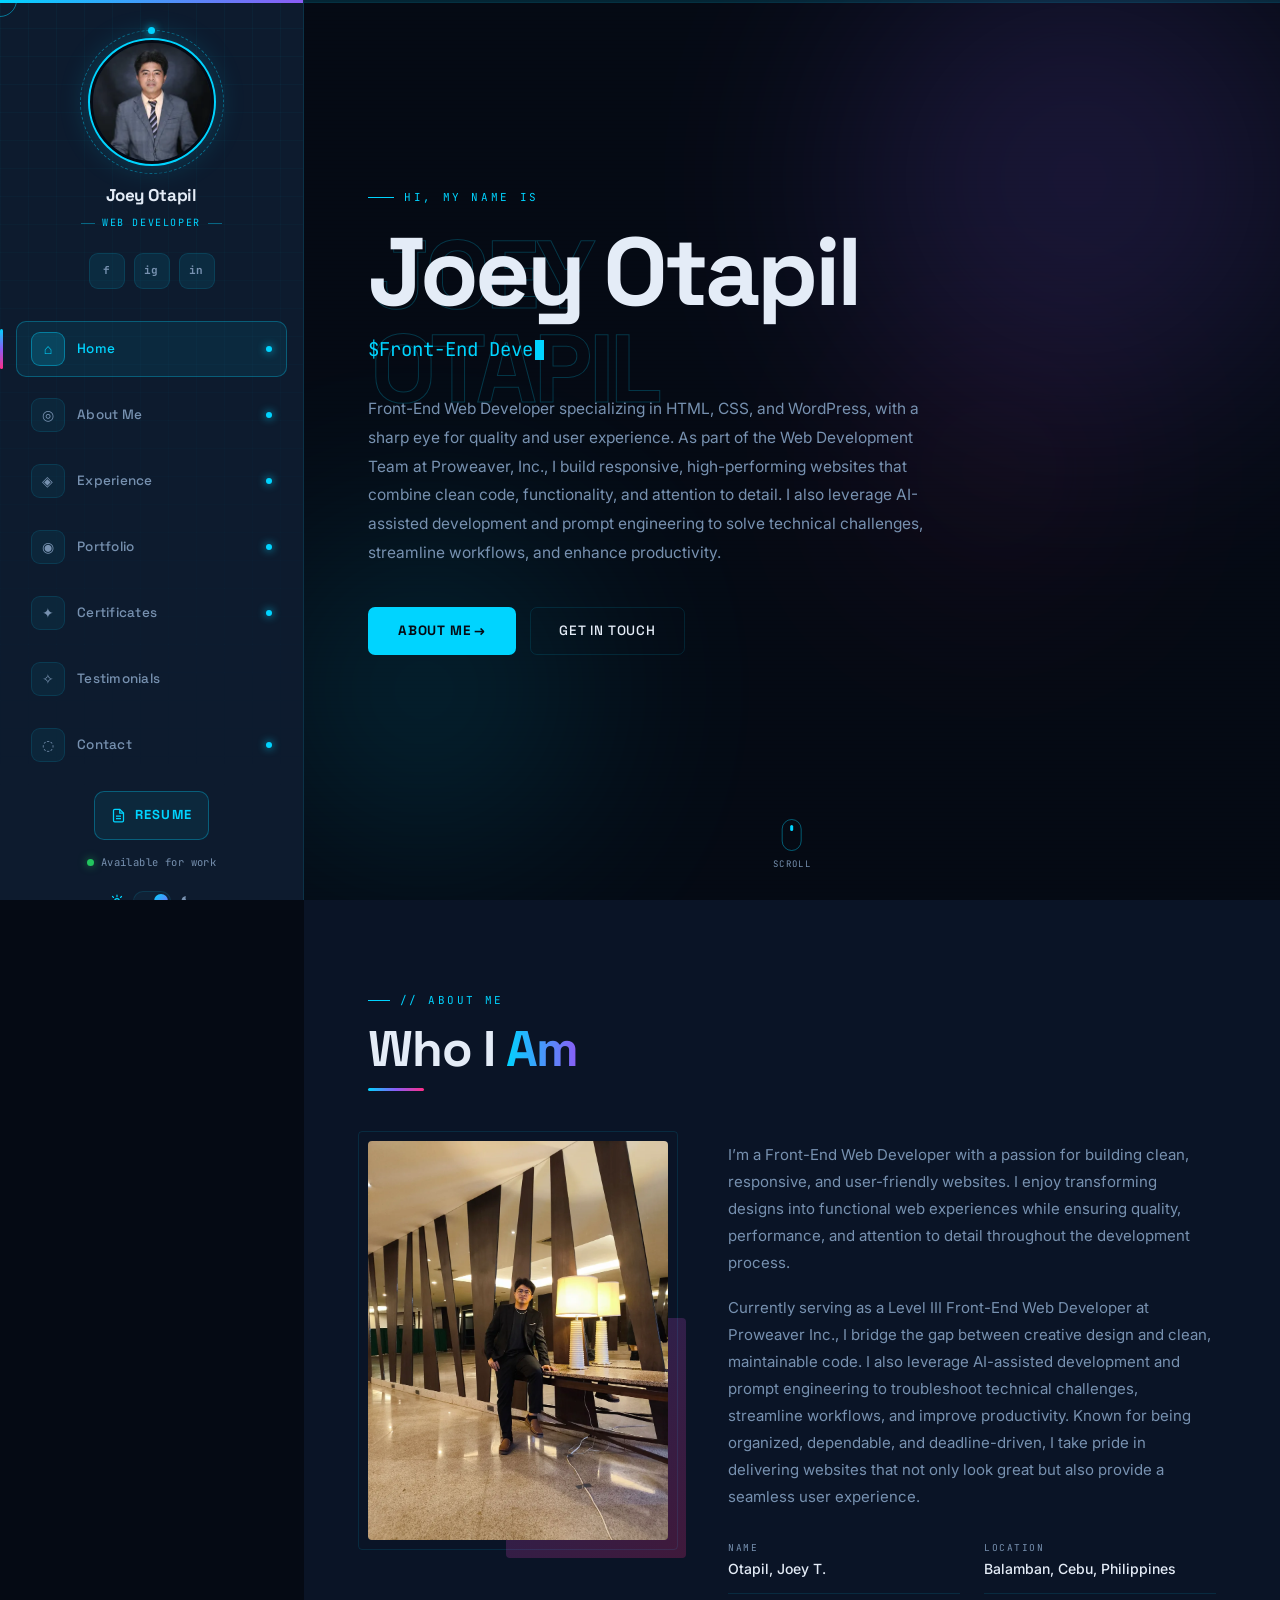
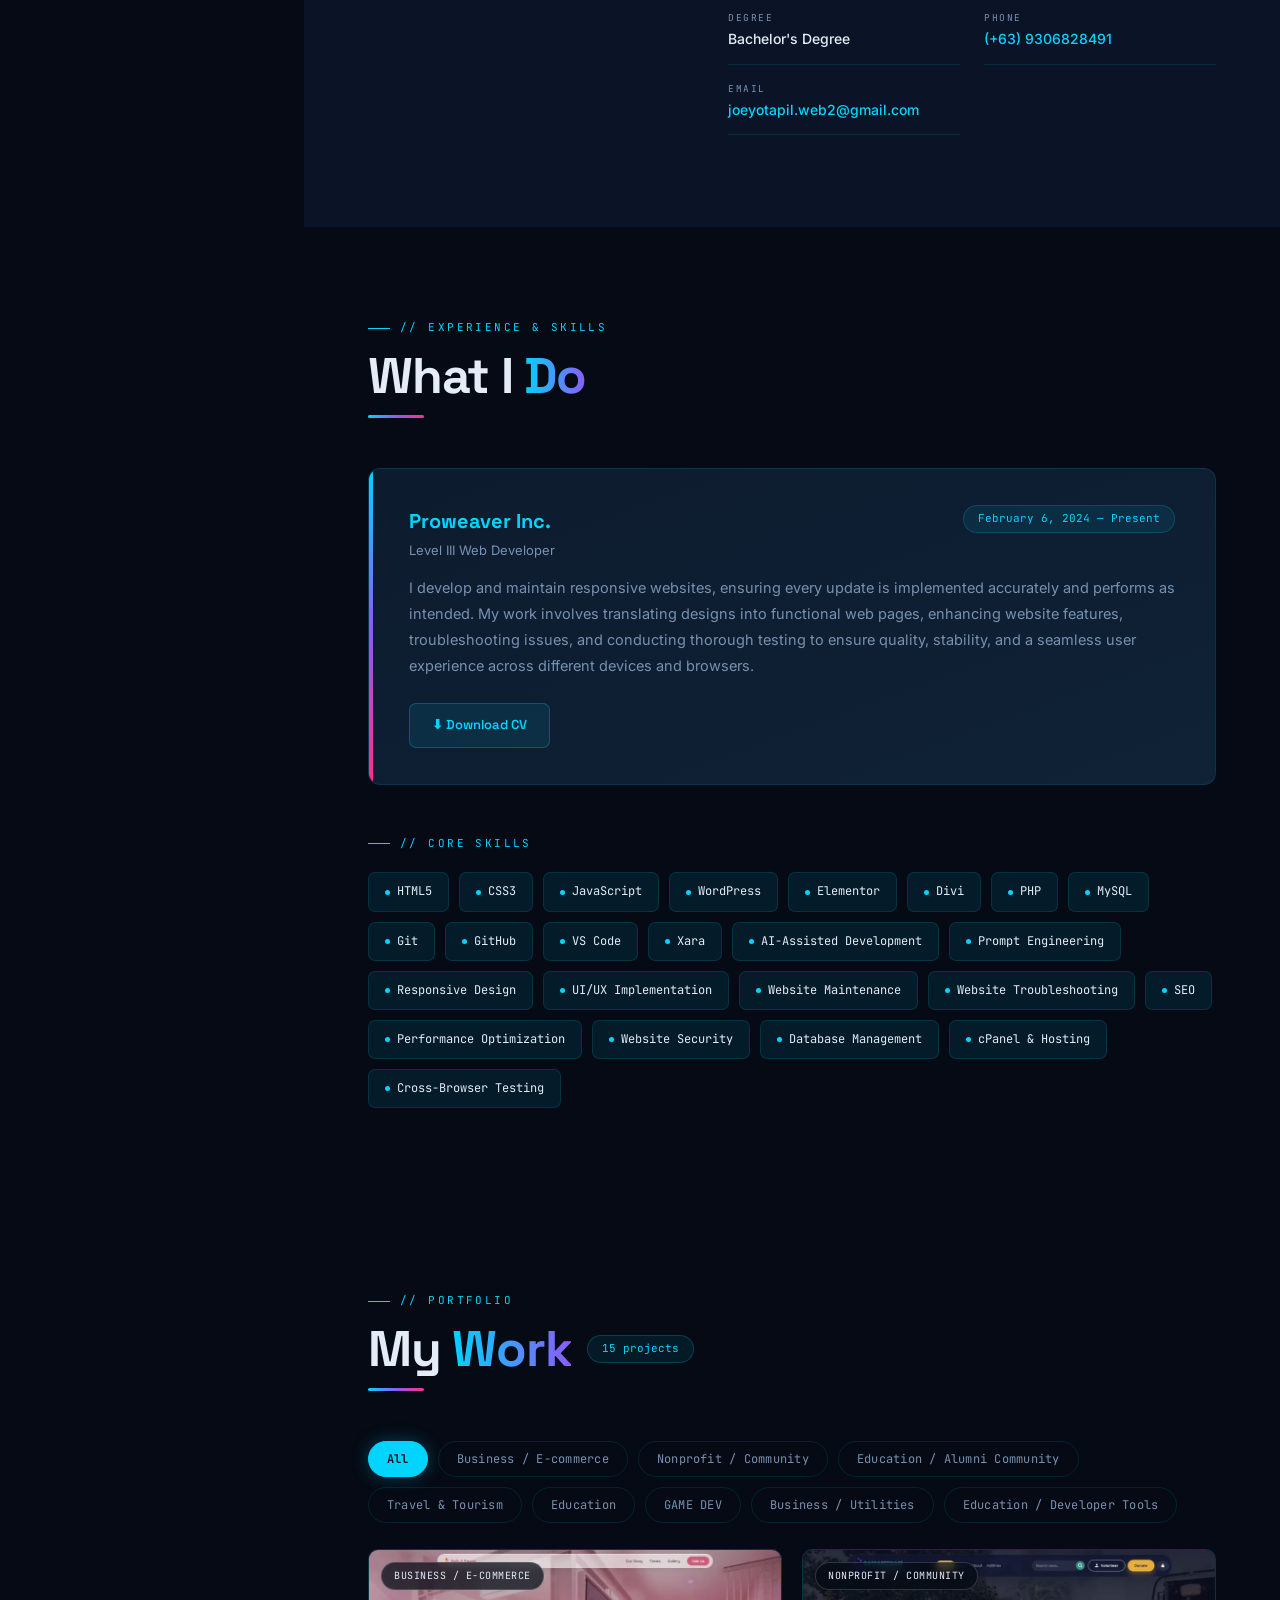
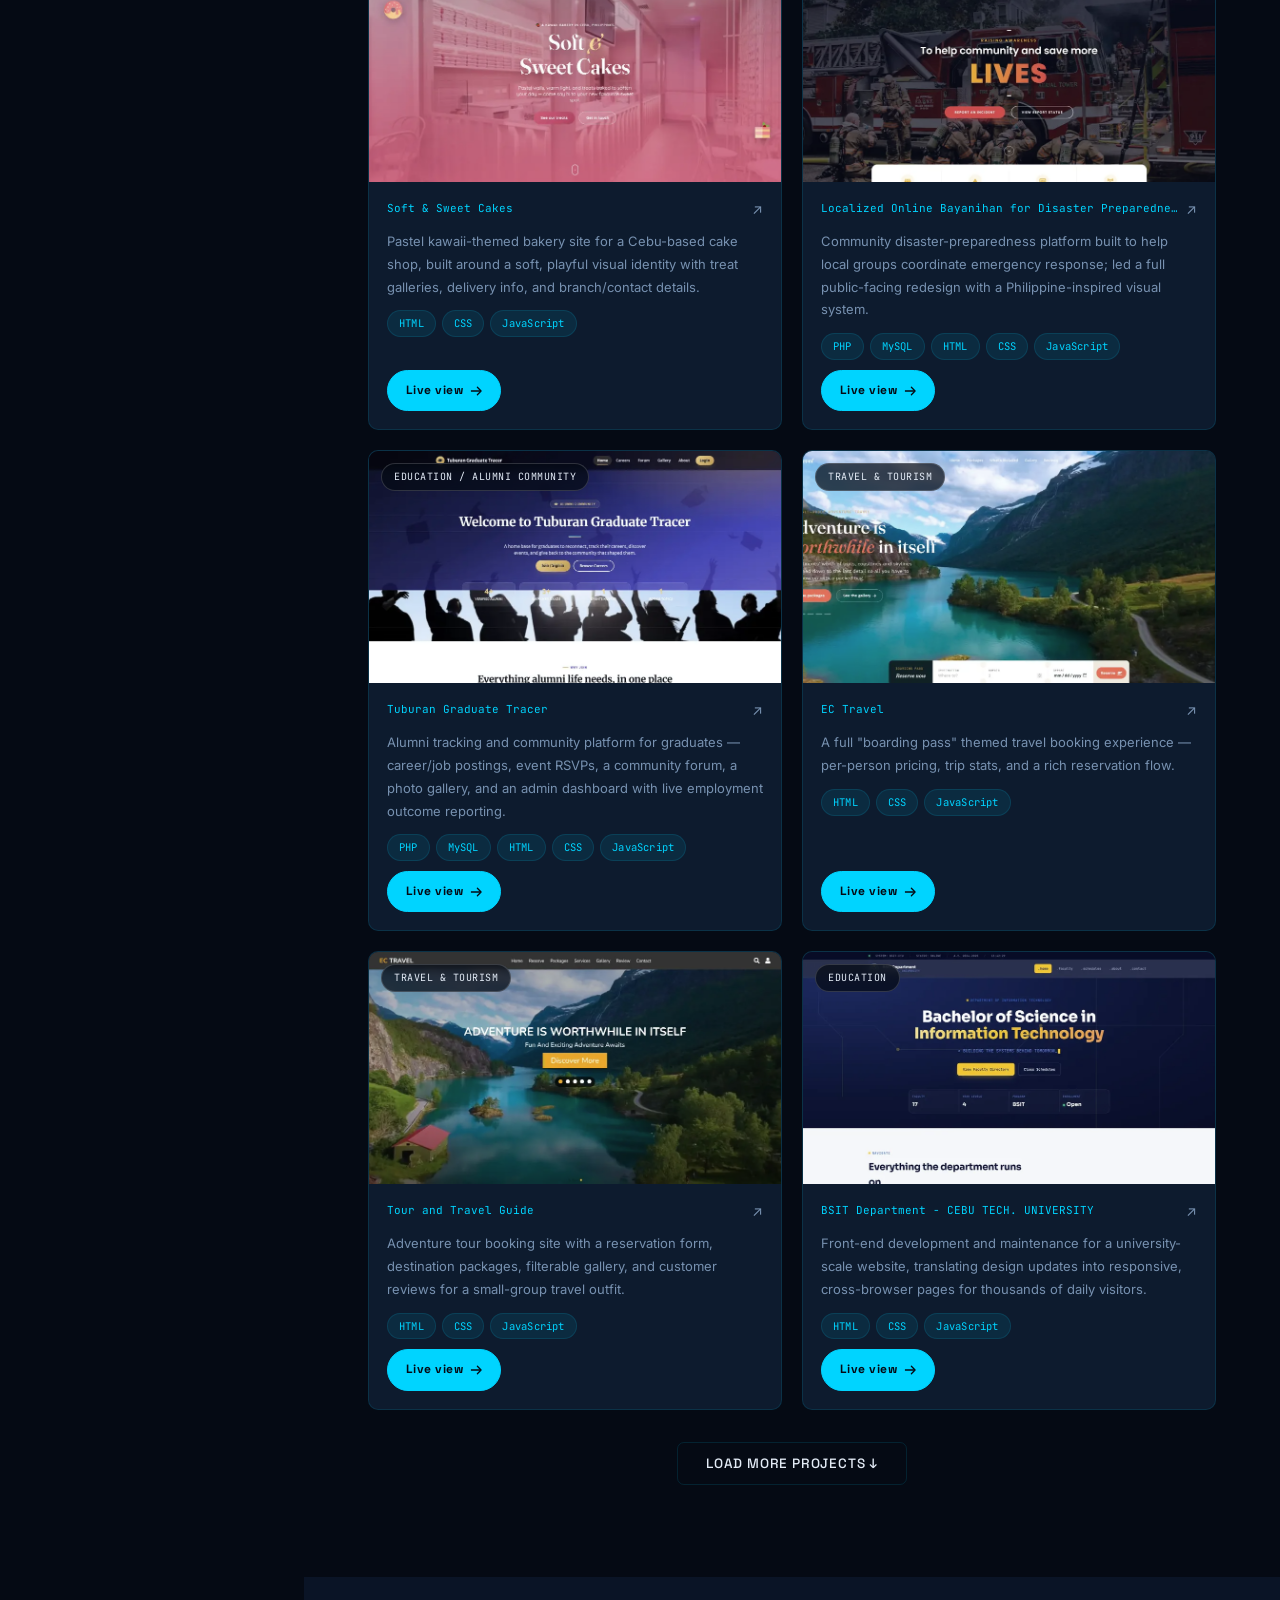
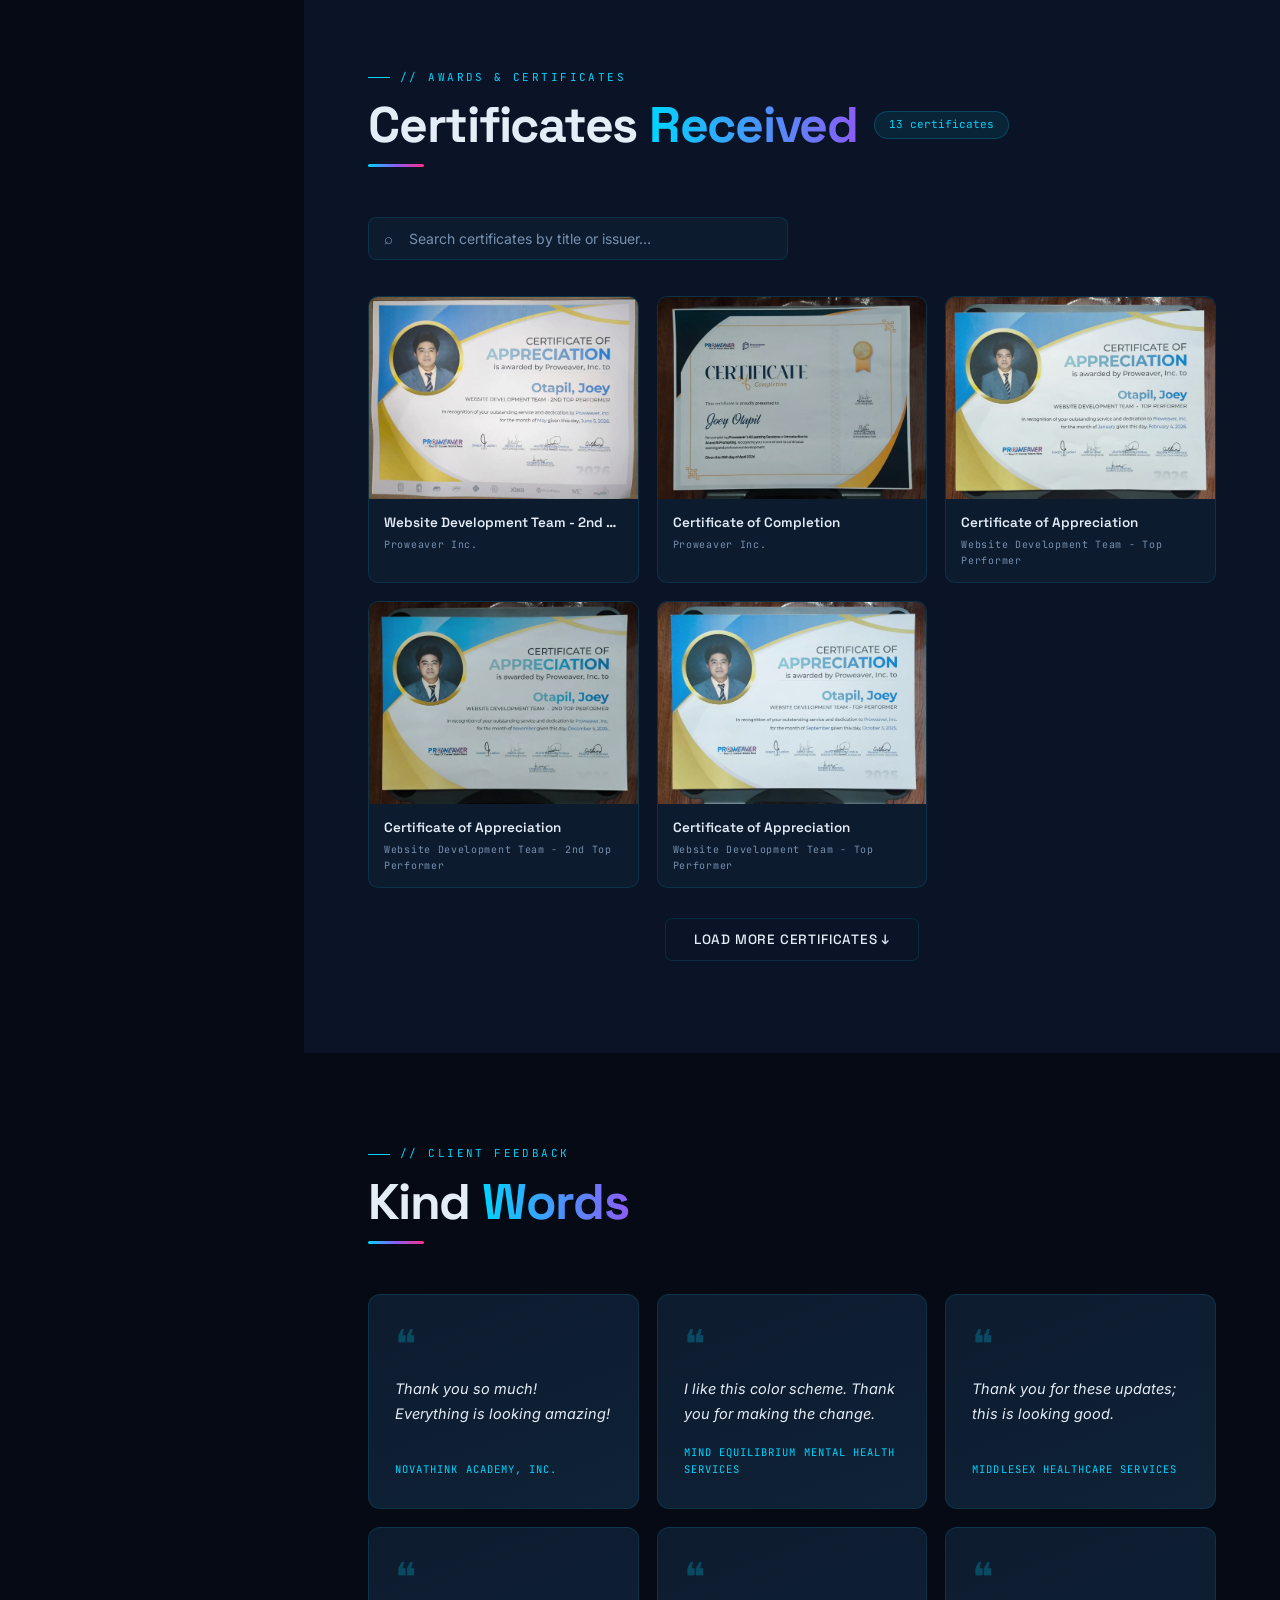
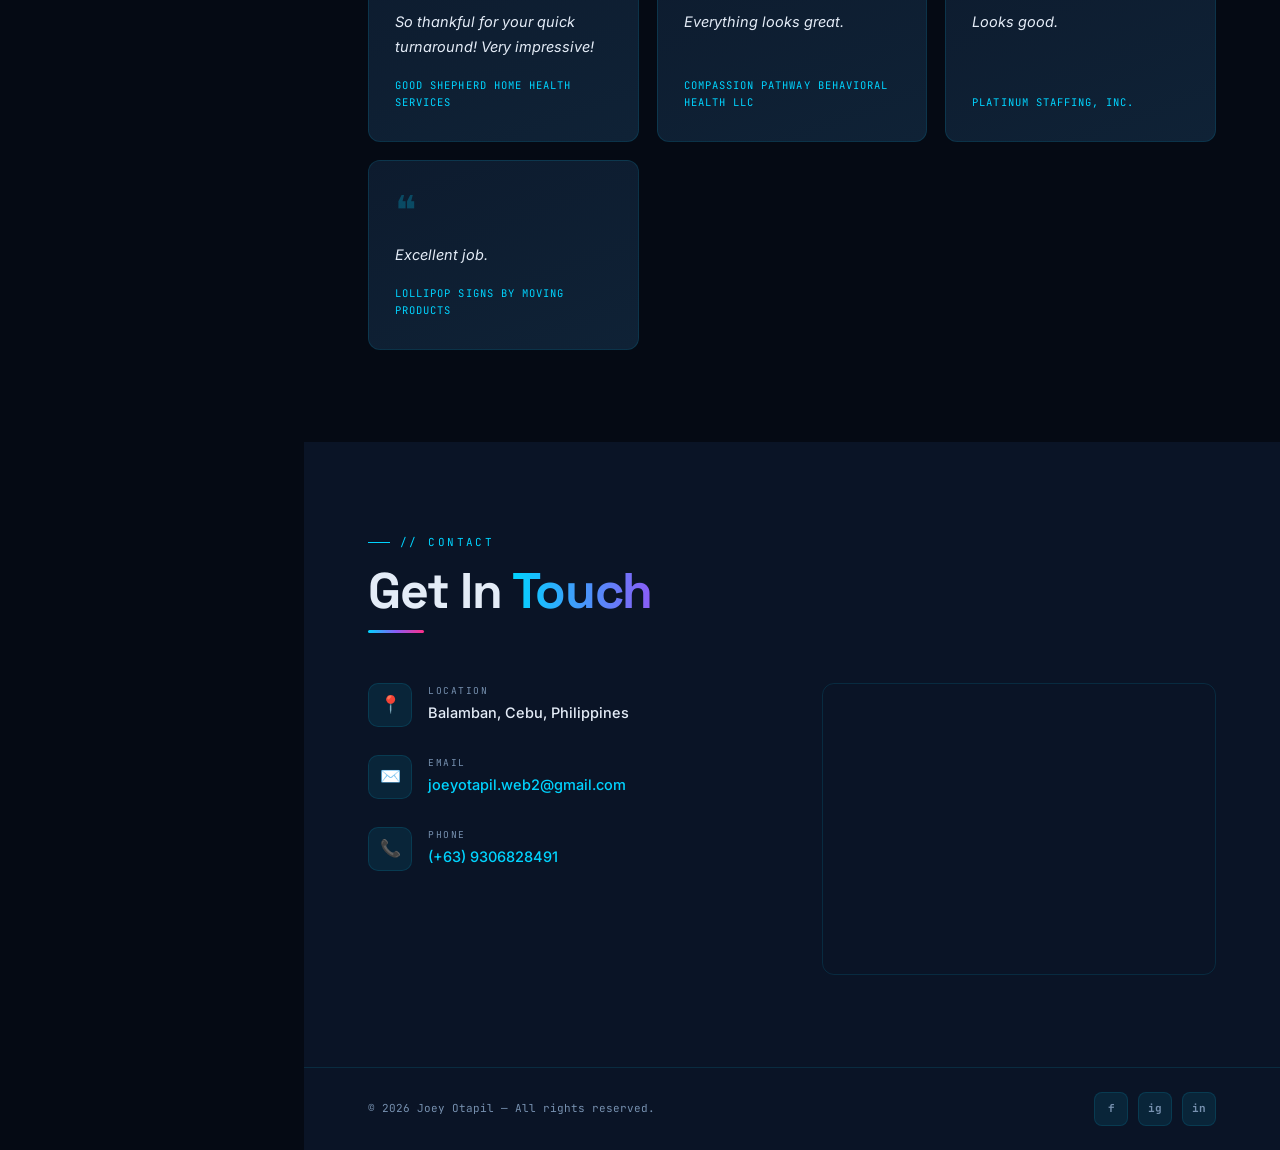
==== commit 458f025b: "added tuburan graduate tracer project, updated resume, and portfolio skills" ====
--- a/index.html
+++ b/index.html
@@ -131,7 +131,7 @@
         <span class="typed-text"></span><span class="cursor"> </span>
       </div>
       <p class="hero-desc">
-        Front-End Web Developer specializing in HTML, CSS, and WordPress, with a sharp eye for quality and user experience. As part of the Web Development Team at Proweaver, Inc., I build responsive, high-performing websites that combine clean code, functionality, and attention to detail.
+        Front-End Web Developer specializing in HTML, CSS, and WordPress, with a sharp eye for quality and user experience. As part of the Web Development Team at Proweaver, Inc., I build responsive, high-performing websites that combine clean code, functionality, and attention to detail. I also leverage AI-assisted development and prompt engineering to solve technical challenges, streamline workflows, and enhance productivity.
       </p>
       <div class="hero-cta">
         <a href="#about" class="btn-primary">About Me →</a>
@@ -155,8 +155,8 @@
         <img src="images/joey.webp" alt="Joey Otapil" loading="lazy" decoding="async" width="900" height="1199">
       </div>
       <div class="about-text">
-        <p>I'm a Front-End Web Developer with a passion for building clean, responsive, and user-friendly websites. I enjoy transforming designs into functional web experiences while ensuring quality, performance, and attention to detail throughout the development process.</p>
-        <p>Currently serving as a Level III Front-End Web Developer at Proweaver Inc., I bridge the gap between creative design and clean, maintainable code. Known for being organized, dependable, and deadline-driven, I take pride in delivering websites that not only look great but also provide a seamless user experience.</p>
+        <p>I’m a Front-End Web Developer with a passion for building clean, responsive, and user-friendly websites. I enjoy transforming designs into functional web experiences while ensuring quality, performance, and attention to detail throughout the development process.</p>
+        <p>Currently serving as a Level III Front-End Web Developer at Proweaver Inc., I bridge the gap between creative design and clean, maintainable code. I also leverage AI-assisted development and prompt engineering to troubleshoot technical challenges, streamline workflows, and improve productivity. Known for being organized, dependable, and deadline-driven, I take pride in delivering websites that not only look great but also provide a seamless user experience.</p>
 
         <div class="about-info-grid">
           <div class="about-info-item">
@@ -205,17 +205,22 @@
     <div class="fade-up" style="margin-top: 50px;">
       <div class="section-label" style="margin-bottom: 20px;">// core skills</div>
       <div class="skills-grid">
-        <div class="skill-pill">HTML</div>
-        <div class="skill-pill">CSS</div>
+        <div class="skill-pill">HTML5</div>
+        <div class="skill-pill">CSS3</div>
         <div class="skill-pill">JavaScript</div>
-        <div class="skill-pill">PHP</div>
         <div class="skill-pill">WordPress</div>
         <div class="skill-pill">Elementor</div>
-        <div class="skill-pill">Divi Builder</div>
+        <div class="skill-pill">Divi</div>
+        <div class="skill-pill">PHP</div>
+        <div class="skill-pill">MySQL</div>
+        <div class="skill-pill">Git</div>
+        <div class="skill-pill">GitHub</div>
+        <div class="skill-pill">VS Code</div>
         <div class="skill-pill">Xara</div>
+        <div class="skill-pill">AI-Assisted Development</div>
+        <div class="skill-pill">Prompt Engineering</div>
         <div class="skill-pill">Responsive Design</div>
         <div class="skill-pill">UI/UX Implementation</div>
-        <div class="skill-pill">Git & GitHub</div>
         <div class="skill-pill">Website Maintenance</div>
         <div class="skill-pill">Website Troubleshooting</div>
         <div class="skill-pill">SEO</div>
--- a/style.min.css
+++ b/style.min.css
@@ -1 +1 @@
-:root{--navy:#050a14;--slate:#0a1426;--panel:#0d1b2e;--panel2:#0f2236;--cyan:#00d4ff;--cyan-dim:rgba(0,212,255,.09);--violet:#8b5cf6;--pink:#ff2e88;--white:#e4ecf7;--muted:#7791b0;--border:rgba(0,212,255,.12);--sidebar-w:304px;--ff-d:'Space Grotesk',sans-serif;--ff-b:'Inter',sans-serif;--ff-m:'JetBrains Mono',monospace;--ease:cubic-bezier(.19,1,.22,1)}:root[data-theme=light]{--navy:#f6f8fb;--slate:#eef1f6;--panel:#ffffff;--panel2:#eef3f9;--cyan:#0089ab;--cyan-dim:rgba(0,137,171,.08);--white:#101826;--muted:#5b6b82;--border:rgba(10,30,55,.12)}*,::after,::before{box-sizing:border-box;margin:0;padding:0}*,::after,::before{transition:background-color .3s var(--ease),border-color .3s var(--ease),color .3s var(--ease)}@media (prefers-reduced-motion:reduce){*,::after,::before{transition:none!important}}html{scroll-behavior:smooth}body{font-family:var(--ff-b);background:var(--navy);color:var(--white);overflow-x:hidden;line-height:1.6;font-size:16px}ul{list-style:none}a{color:var(--cyan);text-decoration:none;transition:color .2s,opacity .2s}a:hover{opacity:.8}img{max-width:100%;display:block}p{line-height:1.8}strong{font-weight:600}button{font-family:inherit}::-webkit-scrollbar{width:4px}::-webkit-scrollbar-track{background:var(--navy)}::-webkit-scrollbar-thumb{background:var(--cyan);border-radius:2px}a:focus-visible,button:focus-visible,input:focus-visible{outline:2px solid var(--cyan);outline-offset:2px;border-radius:4px}#preloader{position:fixed;inset:0;z-index:10000;background:var(--navy);display:flex;align-items:center;justify-content:center;transition:opacity .3s var(--ease),visibility .3s var(--ease)}#preloader.loaded{opacity:0;visibility:hidden;pointer-events:none}.preloader-mark{position:relative;width:60px;height:60px;display:flex;align-items:center;justify-content:center}.preloader-ring{position:absolute;inset:0;border-radius:50%;border:2px solid rgba(0,212,255,.14);border-top-color:var(--cyan);border-right-color:var(--violet);animation:preloader-spin .85s linear infinite}.preloader-text{font-family:var(--ff-d);font-weight:800;font-size:14px;letter-spacing:.04em;color:var(--white)}@keyframes preloader-spin{to{transform:rotate(360deg)}}@media (prefers-reduced-motion:reduce){.preloader-ring{animation:none}#preloader{transition:opacity .2s linear}}#cursor-dot,#cursor-ring{position:fixed;top:0;left:0;border-radius:50%;pointer-events:none;z-index:10050;transform:translate(-50%,-50%)}#cursor-dot{width:6px;height:6px;background:var(--cyan)}#cursor-ring{width:34px;height:34px;border:1.5px solid var(--cyan);opacity:.5;transition:width .2s var(--ease),height .2s var(--ease),opacity .2s var(--ease),background .2s var(--ease),left .1s linear,top .1s linear}#cursor-ring.hover{width:54px;height:54px;opacity:.9;background:var(--cyan-dim)}@media (hover:none),(pointer:coarse){#cursor-dot,#cursor-ring{display:none}}@media (prefers-reduced-motion:reduce){#cursor-dot,#cursor-ring{display:none}}#scroll-progress{position:fixed;top:0;left:var(--sidebar-w);right:0;height:3px;z-index:950;background:rgba(0,212,255,.14);border-bottom:1px solid rgba(0,212,255,.06);pointer-events:none}#scroll-progress-bar{height:100%;width:0%;background:linear-gradient(90deg,var(--cyan),var(--violet),var(--pink));box-shadow:0 0 8px rgba(0,212,255,.5);transition:width .1s linear}#particles-canvas{position:absolute;inset:0;width:100%;height:100%;z-index:0;pointer-events:none}#layout-wrap{display:flex;min-height:100vh;position:relative}#sidebar{position:fixed;top:0;left:0;width:var(--sidebar-w);height:100vh;height:100dvh;background:var(--panel);border-right:1px solid var(--border);display:flex;flex-direction:column;align-items:center;padding:40px 0 26px;z-index:800;overflow-y:auto;overflow-x:hidden;overscroll-behavior:contain;-webkit-overflow-scrolling:touch;touch-action:pan-y;transition:transform .42s cubic-bezier(.4,0,.2,1);will-change:transform}#sidebar::-webkit-scrollbar{width:3px}#sidebar::-webkit-scrollbar-thumb{background:rgba(0,212,255,.22)}#sidebar::before{content:'';position:absolute;inset:0;background-image:linear-gradient(rgba(0,212,255,.035) 1px,transparent 1px),linear-gradient(90deg,rgba(0,212,255,.035) 1px,transparent 1px);background-size:28px 28px;pointer-events:none;z-index:0;mask-image:linear-gradient(to bottom,black,transparent 90%)}#sidebar::after{content:'';position:absolute;top:0;left:0;right:0;height:3px;background:linear-gradient(90deg,var(--cyan),var(--violet),var(--pink));background-size:200% 100%;animation:gradient-shift 6s linear infinite}@keyframes gradient-shift{to{background-position:200% 0}}.profile-img-wrap{position:relative;z-index:1;width:124px;height:124px;margin-bottom:18px;flex-shrink:0}.profile-ring{position:absolute;inset:-10px;border-radius:50%;border:1px dashed rgba(0,212,255,.4);animation:spin-cw 10s linear infinite}.profile-ring::before{content:'';position:absolute;top:-4px;left:50%;width:7px;height:7px;margin-left:-3.5px;background:var(--cyan);border-radius:50%;box-shadow:0 0 8px var(--cyan)}.profile-ring::after{content:'';position:absolute;inset:8px;border-radius:50%;border:1px dotted rgba(139,92,246,.4);animation:spin-ccw 7s linear infinite}@keyframes spin-cw{to{transform:rotate(360deg)}}@keyframes spin-ccw{to{transform:rotate(-360deg)}}.profile-img-wrap img{width:124px;height:124px;border-radius:50%;object-fit:cover;position:relative;z-index:1;border:3px solid var(--navy);box-shadow:0 0 0 2px var(--cyan),0 0 30px rgba(0,212,255,.25);background:var(--slate)}.sidebar-name{font-family:var(--ff-d);font-size:17px;font-weight:700;color:var(--white);text-align:center;letter-spacing:-.01em;position:relative;z-index:1;padding:0 18px}.sidebar-role{font-family:var(--ff-m);font-size:10px;color:var(--cyan);letter-spacing:.16em;text-transform:uppercase;text-align:center;margin-top:6px;position:relative;z-index:1;display:flex;align-items:center;justify-content:center;gap:7px}.sidebar-role::after,.sidebar-role::before{content:'';width:14px;height:1px;background:rgba(0,212,255,.4)}.sidebar-social{display:flex;gap:9px;justify-content:center;position:relative;z-index:1;margin:22px 0 24px}.sidebar-social a{width:36px;height:36px;border-radius:9px;border:1px solid var(--border);background:var(--cyan-dim);display:flex;align-items:center;justify-content:center;color:var(--muted);font-family:var(--ff-m);font-size:11px;font-weight:700;letter-spacing:.02em;text-transform:lowercase;transition:border-color .22s,background .22s,color .22s,box-shadow .22s,transform .22s}.sidebar-social a:hover{border-color:rgba(0,212,255,.45);background:rgba(0,212,255,.14);color:var(--cyan);box-shadow:0 0 16px rgba(0,212,255,.18);transform:translateY(-2px);opacity:1}.sidebar-resume-btn{position:relative;z-index:1;display:flex;align-items:center;justify-content:center;gap:9px;margin:18px 16px 0;padding:13px 16px;border-radius:10px;border:1px solid rgba(0,212,255,.32);background:rgba(0,212,255,.07);color:var(--cyan);font-family:var(--ff-d);font-size:13px;font-weight:700;letter-spacing:.08em;text-transform:uppercase;cursor:pointer;transition:background .22s,box-shadow .22s,border-color .22s,transform .2s}.sidebar-resume-btn:hover{background:rgba(0,212,255,.14);border-color:rgba(0,212,255,.5);box-shadow:0 0 22px rgba(0,212,255,.2);transform:translateY(-1px);opacity:1}.sidebar-resume-btn svg{width:15px;height:15px;stroke:currentColor;fill:none;stroke-width:2;flex-shrink:0}.sidebar-status{position:relative;z-index:1;display:flex;align-items:center;justify-content:center;gap:7px;margin-top:14px;font-family:var(--ff-m);font-size:10.5px;color:var(--muted);letter-spacing:.04em}.sidebar-status-dot{width:7px;height:7px;border-radius:50%;background:#22c55e;box-shadow:0 0 8px rgba(34,197,94,.65);animation:status-pulse 2s ease-in-out infinite;flex-shrink:0}@keyframes status-pulse{0%,100%{box-shadow:0 0 8px rgba(34,197,94,.55)}50%{box-shadow:0 0 15px rgba(34,197,94,.9)}}.theme-toggle{position:relative;z-index:1;display:flex;align-items:center;justify-content:center;gap:9px;margin:16px auto 0;background:0 0;border:none;padding:4px;cursor:pointer}.theme-icon{width:14px;height:14px;flex-shrink:0;color:var(--muted);transition:color .25s var(--ease)}.theme-toggle[aria-pressed=false] .theme-icon-sun{color:var(--cyan)}.theme-toggle[aria-pressed=true] .theme-icon-moon{color:var(--cyan)}.theme-toggle-track{width:38px;height:20px;border-radius:999px;background:var(--panel2);border:1px solid var(--border);position:relative;transition:background .25s var(--ease),border-color .25s var(--ease)}.theme-toggle-thumb{position:absolute;top:2px;left:2px;width:14px;height:14px;border-radius:50%;background-image:linear-gradient(135deg,var(--cyan),var(--violet));transition:transform .3s var(--ease)}.theme-toggle[aria-pressed=true] .theme-toggle-thumb{transform:translateX(18px)}.theme-toggle:hover .theme-toggle-track{border-color:rgba(0,212,255,.4)}.side-nav{width:100%;position:relative;z-index:1;flex:1;margin-bottom:auto}.side-nav ul{padding:0 16px;display:flex;flex-direction:column;gap:10px;margin-top:8px}.side-nav ul li{position:relative}.side-nav ul li.active::before{content:'';position:absolute;left:-16px;top:8px;bottom:8px;width:3px;border-radius:2px;background:linear-gradient(to bottom,var(--cyan),var(--violet),var(--pink))}.side-nav ul li a{display:flex;align-items:center;gap:12px;padding:10px 14px;border-radius:10px;font-family:var(--ff-d);font-size:13.5px;font-weight:500;letter-spacing:.02em;color:var(--muted);transition:color .22s,background .22s,border-color .22s;border:1px solid transparent}.side-nav ul li a:hover{color:var(--white);background:rgba(0,212,255,.05);opacity:1}.side-nav ul li.active a{color:var(--cyan);background:rgba(0,212,255,.08);border-color:rgba(0,212,255,.3)}.nav-icon{width:34px;height:34px;flex-shrink:0;display:flex;align-items:center;justify-content:center;border-radius:9px;background:rgba(0,212,255,.06);border:1px solid var(--border);font-size:14px;color:var(--muted);transition:color .22s,background .22s,border-color .22s}.side-nav ul li:hover .nav-icon{color:var(--cyan)}.side-nav ul li.active .nav-icon{color:var(--cyan);background:rgba(0,212,255,.16);border-color:rgba(0,212,255,.4)}.side-nav ul li a .nav-active-dot{margin-left:auto;width:6px;height:6px;border-radius:50%;background:var(--cyan);box-shadow:0 0 8px var(--cyan);opacity:0;transition:opacity .22s;flex-shrink:0}.side-nav ul li.active a .nav-active-dot{opacity:1}#mobile-topbar{display:none;position:fixed;top:0;left:0;right:0;height:58px;z-index:900;align-items:center;justify-content:flex-end;padding:0 18px;pointer-events:none}#mobile-topbar #hamburger-btn{pointer-events:auto}#hamburger-btn{display:none;flex-direction:column;gap:5px;background:var(--panel);border:1px solid var(--border);border-radius:10px;cursor:pointer;padding:5px;width:42px;height:42px;align-items:center;justify-content:center;flex-shrink:0;z-index:901;transition:background .2s,border-color .2s}#hamburger-btn:hover{background:var(--panel2);border-color:rgba(0,212,255,.4)}#hamburger-btn span{display:block;width:22px;height:2px;background:var(--cyan);border-radius:2px;transform-origin:center;transition:transform .32s,opacity .22s,width .22s}#hamburger-btn.open span:first-child{transform:translateY(7px) rotate(45deg)}#hamburger-btn.open span:nth-child(2){opacity:0;width:0}#hamburger-btn.open span:nth-child(3){transform:translateY(-7px) rotate(-45deg)}#sidebar-overlay{display:none;position:fixed;inset:0;background:rgba(5,10,20,.82);backdrop-filter:blur(5px);z-index:850}#sidebar-overlay.visible{display:block}@media (min-width:1025px){#sidebar-overlay{display:none!important}}@media (max-width:1024px){#sidebar{transform:translateX(-100%)}#sidebar.open{transform:translateX(0);z-index:860}#mobile-topbar{display:flex}#hamburger-btn{display:flex}}@media (max-width:1024px) and (max-height:720px){#sidebar{padding:22px 0 18px}.profile-img-wrap{width:96px;height:96px;margin-bottom:12px}.profile-img-wrap img{width:96px;height:96px}.sidebar-social{margin:16px 0 16px}.side-nav ul{gap:6px;margin-top:4px}.side-nav ul li a{padding:8px 14px}.sidebar-resume-btn{margin-top:14px;padding:11px 16px}.sidebar-status{margin-top:10px}}#main-content{margin-left:var(--sidebar-w);flex:1;position:relative}@media (max-width:1024px){#main-content{margin-left:0}#scroll-progress{left:0}}section{padding:92px 64px;position:relative}@media (max-width:600px){section{padding:68px 22px}}#about,#certificates,#contact{background:var(--slate)}#portfolio,#skills,#testimonials{background:var(--navy)}.section-label{font-family:var(--ff-m);font-size:11px;color:var(--cyan);letter-spacing:.22em;text-transform:uppercase;margin-bottom:12px;display:flex;align-items:center;gap:10px}.section-label::before{content:'';display:block;width:22px;height:1px;background:var(--cyan);flex-shrink:0}.section-title{font-family:var(--ff-d);font-size:clamp(28px, 4vw, 50px);font-weight:800;line-height:1.08;letter-spacing:-.025em;color:var(--white);margin-bottom:12px}.section-title span{background:linear-gradient(90deg,var(--cyan),var(--violet));-webkit-background-clip:text;background-clip:text;color:transparent}.section-divider{width:56px;height:3px;background:linear-gradient(90deg,var(--cyan),var(--violet),var(--pink));border-radius:3px;margin-bottom:50px}#home{min-height:100vh;display:flex;flex-direction:column;justify-content:center;position:relative;overflow:hidden;background:var(--navy);padding:90px 64px}#home::before{content:'';position:absolute;inset:0;z-index:1;background:repeating-linear-gradient(0deg,transparent,transparent 3px,rgba(0,0,0,.05) 3px,rgba(0,0,0,.05) 4px);pointer-events:none}.hero-inner{position:relative;z-index:2}.h-blob{position:absolute;border-radius:50%;filter:blur(110px);pointer-events:none;opacity:.15;z-index:1}.h-blob-1{width:480px;height:480px;background:var(--violet);top:-60px;right:-40px}.h-blob-2{width:300px;height:300px;background:var(--cyan);bottom:60px;left:-30px}.h-blob-3{width:220px;height:220px;background:var(--pink);top:40%;right:18%;opacity:.08}.hero-cursor-glow{position:absolute;top:0;left:0;width:420px;height:420px;border-radius:50%;background:radial-gradient(circle,rgba(0,212,255,.12),transparent 70%);pointer-events:none;z-index:1;transform:translate(-50%,-50%);opacity:0;transition:opacity .5s ease}#home:hover .hero-cursor-glow{opacity:1}@media (hover:none),(pointer:coarse){.hero-cursor-glow{display:none}}.hero-cta,.hero-desc,.hero-eyebrow,.hero-name,.hero-typewriter{opacity:0;transform:translateY(18px);animation:hero-in .8s var(--ease) forwards}.hero-eyebrow{animation-delay:.05s}.hero-name{animation-delay:.16s}.hero-typewriter{animation-delay:.3s}.hero-desc{animation-delay:.42s}.hero-cta{animation-delay:.54s}@keyframes hero-in{to{opacity:1;transform:none}}.hero-eyebrow{font-family:var(--ff-m);font-size:11px;color:var(--cyan);letter-spacing:.24em;text-transform:uppercase;margin-bottom:18px;display:flex;align-items:center;gap:10px}.hero-eyebrow::before{content:'';display:block;width:26px;height:1px;background:var(--cyan)}.hero-name{font-family:var(--ff-d);font-size:clamp(44px, 7.5vw, 96px);font-weight:800;line-height:.98;letter-spacing:-.035em;margin-bottom:16px;color:var(--white);position:relative;display:inline-block}.hero-name::after{content:'JOEY OTAPIL';position:absolute;top:3px;left:3px;color:transparent;-webkit-text-stroke:1px rgba(0,212,255,.22);z-index:-1}.hero-typewriter{font-family:var(--ff-m);font-size:clamp(14px, 1.9vw, 19px);color:var(--muted);margin-bottom:30px;min-height:1.5em;display:flex;align-items:center;gap:0}.hero-typewriter::before{content:'$ ';color:var(--cyan)}.typed-text{color:var(--cyan)}.cursor{display:inline-block;width:9px;height:1.1em;background:var(--cyan);margin-left:2px;animation:blink .8s step-end infinite}@keyframes blink{50%{opacity:0}}.hero-desc{max-width:560px;color:var(--muted);font-size:15.5px;line-height:1.85;margin-bottom:40px}.hero-cta{display:flex;gap:14px;flex-wrap:wrap;margin-bottom:56px}.btn-primary{display:inline-flex;align-items:center;gap:8px;padding:13px 30px;background:var(--cyan);color:var(--navy);font-family:var(--ff-d);font-weight:700;font-size:13.5px;letter-spacing:.06em;text-transform:uppercase;border-radius:7px;border:none;cursor:pointer;transition:box-shadow .3s var(--ease),transform .3s var(--ease)}.btn-primary:hover{box-shadow:0 0 34px rgba(0,212,255,.45);transform:translateY(-2px);opacity:1}.btn-primary:active{transform:translateY(0) scale(.97)}.btn-outline{display:inline-flex;align-items:center;gap:8px;padding:12px 28px;border:1px solid var(--border);color:var(--white);font-family:var(--ff-d);font-weight:500;font-size:13.5px;letter-spacing:.06em;text-transform:uppercase;border-radius:7px;cursor:pointer;background:0 0;transition:border-color .3s var(--ease),box-shadow .3s var(--ease),transform .3s var(--ease)}.btn-outline:hover{border-color:var(--cyan);box-shadow:0 0 18px rgba(0,212,255,.13);opacity:1}.btn-outline:active{transform:scale(.97)}.hero-scroll-hint{position:absolute;bottom:30px;left:50%;transform:translateX(-50%);display:flex;flex-direction:column;align-items:center;gap:7px;background:0 0;border:none;cursor:pointer;color:var(--muted);z-index:2;opacity:1;transition:opacity .4s;animation:float-sb 2.6s ease-in-out infinite}.hero-scroll-hint.is-hidden{opacity:0;pointer-events:none}@keyframes float-sb{0%,100%{transform:translateX(-50%) translateY(0)}50%{transform:translateX(-50%) translateY(-7px)}}.scroll-mouse{width:20px;height:32px;border:1.5px solid rgba(0,212,255,.4);border-radius:10px;position:relative}.scroll-mouse::before{content:'';position:absolute;top:5px;left:50%;transform:translateX(-50%);width:3px;height:6px;background:var(--cyan);border-radius:2px;animation:scroll-dot 1.8s ease-in-out infinite}@keyframes scroll-dot{0%,100%{opacity:1;top:5px}50%{opacity:0;top:16px}}.hero-scroll-hint span{font-family:var(--ff-m);font-size:9px;letter-spacing:.16em;text-transform:uppercase}.about-grid{display:grid;grid-template-columns:300px 1fr;gap:60px;align-items:start}@media (max-width:860px){.about-grid{grid-template-columns:1fr;gap:40px}}.about-photo-wrap{position:relative;max-width:350px;margin:0 auto}.about-photo-wrap::before{content:'';position:absolute;inset:-10px;border:1px solid var(--border);border-radius:4px;z-index:0}.about-photo-wrap::after{content:'';position:absolute;bottom:-18px;right:-18px;width:60%;height:60%;background:linear-gradient(135deg,var(--violet),var(--pink));border-radius:4px;opacity:.22;z-index:0}.about-photo-wrap img{position:relative;z-index:1;border-radius:4px;width:100%;height:auto;filter:grayscale(8%)}.about-text p{color:var(--muted);font-size:15px;margin-bottom:18px}.about-info-grid{display:grid;grid-template-columns:1fr 1fr;gap:16px 24px;margin-top:30px}@media (max-width:480px){.about-info-grid{grid-template-columns:1fr}}.about-info-item{border-bottom:1px solid var(--border);padding-bottom:13px}.about-info-item .label{font-family:var(--ff-m);font-size:9.5px;letter-spacing:.16em;text-transform:uppercase;color:var(--muted);margin-bottom:3px}.about-info-item .value{font-size:14px;font-weight:500;color:var(--white)}.about-info-item .value a{color:var(--cyan)}.exp-card{background:linear-gradient(160deg,var(--panel),var(--panel2));border:1px solid var(--border);border-radius:12px;padding:36px 40px;position:relative;overflow:hidden;transition:border-color .3s,box-shadow .3s}.exp-card:hover{border-color:rgba(0,212,255,.3);box-shadow:0 0 40px rgba(0,212,255,.06)}.exp-card::before{content:'';position:absolute;top:0;left:0;width:4px;height:100%;background:linear-gradient(to bottom,var(--cyan),var(--violet),var(--pink))}.exp-header{display:flex;align-items:flex-start;justify-content:space-between;gap:20px;margin-bottom:14px;flex-wrap:wrap}.exp-company{font-family:var(--ff-d);font-size:20px;font-weight:700;color:var(--white);margin-bottom:3px}.exp-company a{color:var(--cyan)}.exp-role{font-size:13px;color:var(--muted)}.exp-badge{display:inline-flex;align-items:center;gap:6px;font-family:var(--ff-m);font-size:11px;color:var(--cyan);background:rgba(0,212,255,.08);border:1px solid rgba(0,212,255,.18);padding:4px 14px;border-radius:20px;white-space:nowrap;flex-shrink:0}.exp-desc{color:var(--muted);font-size:14.5px;line-height:1.8;margin-bottom:24px}.download-cv{display:inline-flex;align-items:center;gap:8px;padding:11px 22px;border:1px solid rgba(0,212,255,.26);border-radius:7px;font-family:var(--ff-d);font-size:13px;font-weight:600;color:var(--cyan);background:var(--cyan-dim);transition:background .22s,box-shadow .22s,border-color .22s}.download-cv:hover{background:rgba(0,212,255,.13);border-color:rgba(0,212,255,.44);box-shadow:0 0 20px rgba(0,212,255,.14);opacity:1}.skills-grid{display:flex;flex-wrap:wrap;gap:10px}.skill-pill{display:flex;align-items:center;gap:7px;padding:9px 16px;background:var(--cyan-dim);border:1px solid var(--border);border-radius:7px;font-family:var(--ff-m);font-size:12px;color:var(--white);transition:border-color .2s,background .2s,transform .2s}.skill-pill::before{content:'';width:5px;height:5px;border-radius:50%;background:var(--cyan);flex-shrink:0}.skill-pill:hover{border-color:rgba(0,212,255,.36);background:rgba(0,212,255,.11);transform:translateY(-2px)}.portfolio-heading-row{display:flex;align-items:center;gap:16px;margin-bottom:12px;flex-wrap:wrap}.portfolio-count-badge{font-family:var(--ff-m);font-size:11px;color:var(--cyan);background:rgba(0,212,255,.08);border:1px solid rgba(0,212,255,.2);padding:4px 14px;border-radius:20px}.portfolio-filters{display:flex;flex-wrap:wrap;gap:10px;margin-bottom:26px}.filter-pill{font-family:var(--ff-m);font-size:12px;letter-spacing:.02em;color:var(--muted);background:0 0;cursor:pointer;border:1px solid var(--border);border-radius:20px;padding:9px 18px;transition:border-color .2s,background .2s,color .2s,transform .2s}.filter-pill:hover{color:var(--white);border-color:rgba(0,212,255,.36);background:rgba(0,212,255,.08);transform:translateY(-2px)}.filter-pill.active{color:var(--navy);background:var(--cyan);border-color:var(--cyan);font-weight:600;box-shadow:0 0 18px rgba(0,212,255,.28)}.portfolio-grid{display:grid;grid-template-columns:repeat(3,1fr);gap:20px}.portfolio-card{background:var(--panel);border:1px solid var(--border);border-radius:10px;overflow:hidden;transition:transform .4s var(--ease),border-color .4s var(--ease),box-shadow .4s var(--ease);position:relative;display:flex;flex-direction:column;height:100%}.portfolio-card:hover{transform:translateY(-6px);border-color:rgba(0,212,255,.32);box-shadow:0 18px 50px rgba(0,0,0,.35),0 0 30px rgba(0,212,255,.07)}.portfolio-img-wrap{position:relative}.portfolio-category{position:absolute;top:12px;left:12px;z-index:2;font-family:var(--ff-m);font-size:10px;letter-spacing:.05em;text-transform:uppercase;color:var(--white);background:rgba(5,10,20,.72);backdrop-filter:blur(4px);border:1px solid rgba(255,255,255,.16);padding:5px 12px;border-radius:20px}.portfolio-img{width:100%;aspect-ratio:16/9;object-fit:cover;filter:grayscale(25%);transition:transform .5s,filter .4s}.portfolio-card:hover .portfolio-img{transform:scale(1.06);filter:grayscale(0%)}.portfolio-body{padding:16px 18px 18px;display:flex;flex-direction:column;gap:10px;flex:1}.portfolio-header{display:flex;align-items:center;justify-content:space-between;gap:8px}.portfolio-link{font-family:var(--ff-m);font-size:11px;color:var(--cyan);white-space:nowrap;overflow:hidden;text-overflow:ellipsis}.portfolio-arrow{color:var(--muted);font-size:14px;transition:transform .25s,color .25s;flex-shrink:0}.portfolio-card:hover .portfolio-arrow{transform:translate(3px,-3px);color:var(--cyan)}.portfolio-live-btn{display:inline-flex;align-items:center;gap:8px;align-self:flex-start;margin-top:auto;padding:10px 20px;border:none;border-radius:999px;background-image:linear-gradient(135deg,var(--cyan),var(--violet));color:var(--navy);font-family:var(--ff-d);font-weight:700;font-size:12px;letter-spacing:.04em;text-decoration:none;box-shadow:0 4px 16px rgba(0,212,255,.2);transition:transform .25s var(--ease),box-shadow .25s var(--ease)}.portfolio-live-btn svg{flex-shrink:0;transition:transform .25s var(--ease)}.portfolio-live-btn:hover{transform:translateY(-3px);box-shadow:0 12px 28px rgba(0,212,255,.35)}.portfolio-live-btn:hover svg{transform:translateX(3px)}.portfolio-live-btn:active{transform:translateY(-1px) scale(.96)}.portfolio-desc{color:var(--muted);font-size:13px;line-height:1.75}.portfolio-tools{display:flex;flex-wrap:wrap;gap:6px;margin-top:2px}.portfolio-tool-tag{font-family:var(--ff-m);font-size:10.5px;letter-spacing:.02em;padding:4px 11px;border:1px solid var(--border);border-radius:20px;color:var(--cyan);background:var(--cyan-dim);white-space:nowrap;transition:border-color .2s,background .2s}.portfolio-card:hover .portfolio-tool-tag{border-color:rgba(0,212,255,.3);background:rgba(0,212,255,.12)}.portfolio-load-more-wrap{text-align:center;margin-top:32px}.portfolio-load-more-wrap .btn-outline.hidden{display:none}.cert-heading-row{display:flex;align-items:center;gap:16px;margin-bottom:12px;flex-wrap:wrap}.cert-count-badge{font-family:var(--ff-m);font-size:11px;color:var(--cyan);background:rgba(0,212,255,.08);border:1px solid rgba(0,212,255,.2);padding:4px 14px;border-radius:20px}.cert-search-wrap{margin-bottom:36px;position:relative;max-width:420px}.cert-search-wrap::before{content:'⌕';position:absolute;left:16px;top:50%;transform:translateY(-50%);color:var(--muted);font-size:15px;pointer-events:none}.cert-search-wrap input{width:100%;background:var(--panel);border:1px solid var(--border);border-radius:8px;padding:12px 16px 12px 40px;font-family:var(--ff-b);font-size:14px;color:var(--white);outline:0;transition:border-color .22s,box-shadow .22s}.cert-search-wrap input::placeholder{color:var(--muted)}.cert-search-wrap input:focus{border-color:rgba(0,212,255,.38);box-shadow:0 0 16px rgba(0,212,255,.1)}.cert-grid{display:grid;grid-template-columns:repeat(auto-fill,minmax(250px,1fr));gap:18px;margin-bottom:30px;min-height:60px}.cert-card{background:var(--panel);border:1px solid var(--border);border-radius:10px;overflow:hidden;cursor:pointer;transition:transform .4s var(--ease),border-color .4s var(--ease),box-shadow .4s var(--ease)}.cert-card:hover{transform:translateY(-5px);border-color:rgba(0,212,255,.34);box-shadow:0 14px 40px rgba(0,0,0,.3),0 0 24px rgba(0,212,255,.06)}.cert-img-wrap{position:relative;aspect-ratio:4/3;overflow:hidden;background:var(--slate)}.cert-img-wrap img{width:100%;height:100%;object-fit:cover;filter:grayscale(12%);transition:transform .5s,filter .4s}.cert-card:hover .cert-img-wrap img{transform:scale(1.07);filter:grayscale(0%)}.cert-zoom-hint{position:absolute;inset:0;display:flex;flex-direction:column;align-items:center;justify-content:center;gap:10px;background:rgba(5,10,20,.74);backdrop-filter:blur(2px);opacity:0;transition:opacity .25s}.cert-card:hover .cert-zoom-hint{opacity:1}.cert-zoom-icon{width:42px;height:42px;border-radius:50%;background:rgba(0,212,255,.12);border:1px solid var(--cyan);color:var(--cyan);display:flex;align-items:center;justify-content:center;transform:translateY(4px);transition:transform .28s}.cert-card:hover .cert-zoom-icon{transform:translateY(0)}.cert-zoom-icon svg{width:19px;height:19px;stroke:currentColor;fill:none;stroke-width:2}.cert-zoom-label{font-family:var(--ff-m);font-size:10.5px;letter-spacing:.12em;text-transform:uppercase;color:var(--white);opacity:0;transform:translateY(4px);transition:opacity .28s .04s,transform .28s .04s}.cert-card:hover .cert-zoom-label{opacity:1;transform:translateY(0)}@media (hover:none),(pointer:coarse){.cert-zoom-hint{inset:auto 8px 8px auto;width:30px;height:30px;background:rgba(5,10,20,.8);border-radius:50%;opacity:.9}.cert-zoom-icon{width:30px;height:30px;background:0 0;border:none;transform:none}.cert-zoom-icon svg{width:15px;height:15px}.cert-zoom-label{display:none}}.cert-body{padding:13px 15px}.cert-title{font-family:var(--ff-d);font-size:13.5px;font-weight:600;color:var(--white);margin-bottom:4px;white-space:nowrap;overflow:hidden;text-overflow:ellipsis}.cert-meta{font-family:var(--ff-m);font-size:10px;color:var(--muted);letter-spacing:.07em}.cert-empty-state{grid-column:1/-1;text-align:center;color:var(--muted);font-size:14px;padding:50px 0;display:none}.cert-load-more-wrap{text-align:center}.hidden{display:none!important}#cert-lightbox{display:none;position:fixed;inset:0;z-index:9999;background:rgba(5,10,20,.97);backdrop-filter:blur(14px);align-items:center;justify-content:center}#cert-lightbox.open{display:flex}.lightbox-close{position:absolute;top:22px;right:26px;font-size:28px;color:var(--muted);cursor:pointer;z-index:1;transition:color .2s;line-height:1;background:0 0;border:none}.lightbox-close:hover{color:var(--cyan)}.lightbox-nav{position:absolute;top:50%;transform:translateY(-50%);font-size:40px;color:var(--muted);cursor:pointer;z-index:1;transition:color .2s,transform .2s;user-select:none;background:0 0;border:none;line-height:1;padding:10px}.lightbox-nav:hover{color:var(--cyan)}.lightbox-prev{left:22px}.lightbox-next{right:22px}.lightbox-stage{display:flex;flex-direction:column;align-items:center;max-width:920px;width:92%;padding:0 60px}.lightbox-stage img{max-height:78vh;width:100%;object-fit:contain;border-radius:8px;border:1px solid var(--border);box-shadow:0 0 70px rgba(0,0,0,.6);cursor:zoom-out}.lightbox-caption{margin-top:18px;text-align:center}.lightbox-caption .cert-title{font-family:var(--ff-d);font-size:16px;font-weight:600;color:var(--white);margin-bottom:4px}.lightbox-caption .cert-meta{font-family:var(--ff-m);font-size:11px;color:var(--muted);letter-spacing:.1em}.lightbox-counter{font-family:var(--ff-m);font-size:10px;color:var(--muted);margin-top:8px;letter-spacing:.1em}.testi-grid{display:grid;grid-template-columns:repeat(auto-fill,minmax(250px,1fr));gap:18px}.testi-card{background:linear-gradient(160deg,var(--panel),var(--panel2));border:1px solid var(--border);border-radius:12px;padding:30px 26px;display:flex;flex-direction:column;position:relative;overflow:hidden;transition:border-color .28s,box-shadow .28s,transform .28s;color:var(--white)}.testi-card:hover{border-color:rgba(0,212,255,.3);transform:translateY(-5px);box-shadow:0 14px 42px rgba(0,0,0,.32),0 0 26px rgba(0,212,255,.06);opacity:1}.testi-card::before{content:'';position:absolute;top:0;left:0;width:100%;height:2px;background:linear-gradient(90deg,var(--cyan),var(--violet),var(--pink));opacity:0;transition:opacity .28s}.testi-card:hover::before{opacity:1}.testi-quote{font-size:40px;color:var(--cyan);opacity:.25;font-family:Georgia,serif;line-height:1;margin-bottom:12px}.testi-text{color:var(--white);font-size:14.5px;line-height:1.7;flex:1;font-style:italic;margin-bottom:18px}.testi-client{font-family:var(--ff-m);font-size:10.5px;color:var(--cyan);letter-spacing:.1em;text-transform:uppercase}.contact-grid{display:grid;grid-template-columns:1fr 1fr;gap:60px;align-items:start}@media (max-width:820px){.contact-grid{grid-template-columns:1fr;gap:36px}}.contact-item{display:flex;align-items:flex-start;gap:16px;margin-bottom:28px}.contact-icon{width:44px;height:44px;background:var(--cyan-dim);border:1px solid var(--border);border-radius:10px;display:flex;align-items:center;justify-content:center;flex-shrink:0;font-size:17px}.contact-label{font-family:var(--ff-m);font-size:9.5px;letter-spacing:.16em;text-transform:uppercase;color:var(--muted);margin-bottom:3px}.contact-value{font-size:14.5px;font-weight:500;color:var(--white)}.contact-value a{color:var(--cyan)}.map-wrap{border-radius:12px;overflow:hidden;border:1px solid var(--border);filter:brightness(.78) saturate(.5);transition:filter .3s}.map-wrap:hover{filter:brightness(.92) saturate(.75)}.map-wrap iframe{width:100%;height:290px;display:block;border:none}.footer-bar{padding:24px 64px;border-top:1px solid var(--border);display:flex;justify-content:space-between;align-items:center;flex-wrap:wrap;gap:12px;background:var(--slate)}.footer-bar p{font-family:var(--ff-m);font-size:11px;color:var(--muted)}.footer-social{display:flex;gap:10px}.footer-social a{width:34px;height:34px;border-radius:8px;border:1px solid var(--border);background:var(--cyan-dim);display:flex;align-items:center;justify-content:center;font-family:var(--ff-m);font-size:11px;font-weight:700;color:var(--muted);transition:border-color .2s,background .2s,color .2s,transform .2s}.footer-social a:hover{border-color:rgba(0,212,255,.4);background:rgba(0,212,255,.12);color:var(--cyan);transform:translateY(-2px);opacity:1}@media (max-width:600px){.footer-bar{padding:20px 22px;flex-direction:column;text-align:center}}#resume-modal{display:none;position:fixed;inset:0;z-index:9998;background:rgba(5,10,20,.9);backdrop-filter:blur(10px);align-items:center;justify-content:center;padding:20px}#resume-modal.open{display:flex}.modal-inner{position:relative;background:var(--panel);border:1px solid var(--border);border-radius:12px;max-width:980px;width:96%;max-height:94vh;display:flex;flex-direction:column;padding:24px}.modal-pdf-wrap{flex:1;min-height:74vh;border-radius:8px;overflow:hidden;border:1px solid var(--border);background:var(--slate)}.modal-pdf-wrap iframe{width:100%;height:100%;min-height:74vh;border:none;display:block}.modal-pdf-fallback{display:block;text-align:center;margin-top:14px;font-family:var(--ff-m);font-size:12px;letter-spacing:.04em;color:var(--cyan)}.modal-close{position:absolute;top:12px;right:14px;font-size:22px;color:var(--muted);cursor:pointer;background:0 0;border:none;transition:color .2s;line-height:1;z-index:1}.modal-close:hover{color:var(--cyan)}@media (max-width:600px){.modal-pdf-wrap,.modal-pdf-wrap iframe{min-height:64vh}}#back-top{position:fixed;bottom:26px;right:26px;width:42px;height:42px;background:var(--cyan-dim);border:1px solid rgba(0,212,255,.26);border-radius:9px;display:flex;align-items:center;justify-content:center;cursor:pointer;z-index:500;font-size:18px;color:var(--cyan);opacity:0;pointer-events:none;transform:translateY(8px);transition:opacity .25s,transform .25s,background .22s,box-shadow .22s}#back-top.visible{opacity:1;pointer-events:auto;transform:none}#back-top:hover{background:rgba(0,212,255,.16);box-shadow:0 0 18px rgba(0,212,255,.2)}.fade-up{opacity:0;transform:translateY(26px) scale(.97);filter:blur(3px);transition:opacity .7s var(--ease),transform .7s var(--ease),filter .7s var(--ease)}.fade-up.visible{opacity:1;transform:none;filter:blur(0)}@keyframes img-shimmer{0%{background-position:-140% 0}100%{background-position:140% 0}}.about-photo-wrap img,.cert-img-wrap img,.portfolio-img{background:linear-gradient(100deg,var(--slate) 30%,rgba(0,212,255,.1) 50%,var(--slate) 70%);background-size:220% 100%;animation:img-shimmer 1.7s ease-in-out infinite}.about-photo-wrap img.img-loaded,.cert-img-wrap img.img-loaded,.portfolio-img.img-loaded{animation-play-state:paused}@media (prefers-reduced-motion:reduce){.hero-cta,.hero-desc,.hero-eyebrow,.hero-name,.hero-typewriter{animation:none;opacity:1;transform:none}.fade-up{transition:opacity .3s ease;transform:none;filter:none}.about-photo-wrap img,.cert-img-wrap img,.portfolio-img{animation:none;background:var(--slate)}.hero-cursor-glow{display:none}}+:root{--navy:#050a14;--slate:#0a1426;--panel:#0d1b2e;--panel2:#0f2236;--cyan:#00d4ff;--cyan-dim:rgba(0,212,255,.09);--violet:#8b5cf6;--pink:#ff2e88;--white:#e4ecf7;--muted:#7791b0;--border:rgba(0,212,255,.12);--sidebar-w:304px;--ff-d:'Space Grotesk',sans-serif;--ff-b:'Inter',sans-serif;--ff-m:'JetBrains Mono',monospace;--ease:cubic-bezier(.19,1,.22,1)}:root[data-theme=light]{--navy:#e8edf2;--slate:#dee5ec;--panel:#f0f4f8;--panel2:#e3e9ef;--cyan:#13859e;--cyan-dim:rgba(19,133,158,.09);--white:#34455c;--muted:#69798e;--border:rgba(20,45,70,.09);--soft-shadow:0 2px 10px rgba(20,45,70,.05),0 10px 26px rgba(20,45,70,.07)}:root[data-theme=light] #sidebar,:root[data-theme=light] .btn-outline,:root[data-theme=light] .cert-card,:root[data-theme=light] .cert-search-wrap,:root[data-theme=light] .exp-card,:root[data-theme=light] .portfolio-card,:root[data-theme=light] .testi-card{box-shadow:var(--soft-shadow)}:root[data-theme=light] .cert-card:hover,:root[data-theme=light] .exp-card:hover,:root[data-theme=light] .portfolio-card:hover,:root[data-theme=light] .testi-card:hover{box-shadow:0 4px 14px rgba(15,35,60,.06),0 18px 40px rgba(15,35,60,.09)}*,::after,::before{box-sizing:border-box;margin:0;padding:0}*,::after,::before{transition:background-color .3s var(--ease),border-color .3s var(--ease),color .3s var(--ease)}@media (prefers-reduced-motion:reduce){*,::after,::before{transition:none!important}}html{scroll-behavior:smooth}body{font-family:var(--ff-b);background:var(--navy);color:var(--white);overflow-x:hidden;line-height:1.6;font-size:16px}ul{list-style:none}a{color:var(--cyan);text-decoration:none;transition:color .2s,opacity .2s}a:hover{opacity:.8}img{max-width:100%;display:block}p{line-height:1.8}strong{font-weight:600}button{font-family:inherit}::-webkit-scrollbar{width:4px}::-webkit-scrollbar-track{background:var(--navy)}::-webkit-scrollbar-thumb{background:var(--cyan);border-radius:2px}a:focus-visible,button:focus-visible,input:focus-visible{outline:2px solid var(--cyan);outline-offset:2px;border-radius:4px}#preloader{position:fixed;inset:0;z-index:10000;background:var(--navy);display:flex;align-items:center;justify-content:center;transition:opacity .3s var(--ease),visibility .3s var(--ease)}#preloader.loaded{opacity:0;visibility:hidden;pointer-events:none}.preloader-mark{position:relative;width:60px;height:60px;display:flex;align-items:center;justify-content:center}.preloader-ring{position:absolute;inset:0;border-radius:50%;border:2px solid rgba(0,212,255,.14);border-top-color:var(--cyan);border-right-color:var(--violet);animation:preloader-spin .85s linear infinite}.preloader-text{font-family:var(--ff-d);font-weight:800;font-size:14px;letter-spacing:.04em;color:var(--white)}@keyframes preloader-spin{to{transform:rotate(360deg)}}@media (prefers-reduced-motion:reduce){.preloader-ring{animation:none}#preloader{transition:opacity .2s linear}}#cursor-dot,#cursor-ring{position:fixed;top:0;left:0;border-radius:50%;pointer-events:none;z-index:10050;transform:translate(-50%,-50%)}#cursor-dot{width:6px;height:6px;background:var(--cyan)}#cursor-ring{width:34px;height:34px;border:1.5px solid var(--cyan);opacity:.5;transition:width .2s var(--ease),height .2s var(--ease),opacity .2s var(--ease),background .2s var(--ease),left .1s linear,top .1s linear}#cursor-ring.hover{width:54px;height:54px;opacity:.9;background:var(--cyan-dim)}@media (hover:none),(pointer:coarse){#cursor-dot,#cursor-ring{display:none}}@media (prefers-reduced-motion:reduce){#cursor-dot,#cursor-ring{display:none}}#scroll-progress{position:fixed;top:0;left:var(--sidebar-w);right:0;height:3px;z-index:950;background:rgba(0,212,255,.14);border-bottom:1px solid rgba(0,212,255,.06);pointer-events:none}#scroll-progress-bar{height:100%;width:0%;background:linear-gradient(90deg,var(--cyan),var(--violet),var(--pink));box-shadow:0 0 8px rgba(0,212,255,.5);transition:width .1s linear}#particles-canvas{position:absolute;inset:0;width:100%;height:100%;z-index:0;pointer-events:none}#layout-wrap{display:flex;min-height:100vh;position:relative}#sidebar{position:fixed;top:0;left:0;width:var(--sidebar-w);height:100vh;height:100dvh;background:var(--panel);border-right:1px solid var(--border);display:flex;flex-direction:column;align-items:center;padding:40px 0 26px;z-index:800;overflow-y:auto;overflow-x:hidden;overscroll-behavior:contain;-webkit-overflow-scrolling:touch;touch-action:pan-y;transition:transform .42s cubic-bezier(.4,0,.2,1);will-change:transform}#sidebar::-webkit-scrollbar{width:3px}#sidebar::-webkit-scrollbar-thumb{background:rgba(0,212,255,.22)}#sidebar::before{content:'';position:absolute;inset:0;background-image:linear-gradient(rgba(0,212,255,.035) 1px,transparent 1px),linear-gradient(90deg,rgba(0,212,255,.035) 1px,transparent 1px);background-size:28px 28px;pointer-events:none;z-index:0;mask-image:linear-gradient(to bottom,black,transparent 90%)}#sidebar::after{content:'';position:absolute;top:0;left:0;right:0;height:3px;background:linear-gradient(90deg,var(--cyan),var(--violet),var(--pink));background-size:200% 100%;animation:gradient-shift 6s linear infinite}@keyframes gradient-shift{to{background-position:200% 0}}.profile-img-wrap{position:relative;z-index:1;width:124px;height:124px;margin-bottom:18px;flex-shrink:0}.profile-ring{position:absolute;inset:-10px;border-radius:50%;border:1px dashed rgba(0,212,255,.4);animation:spin-cw 10s linear infinite}.profile-ring::before{content:'';position:absolute;top:-4px;left:50%;width:7px;height:7px;margin-left:-3.5px;background:var(--cyan);border-radius:50%;box-shadow:0 0 8px var(--cyan)}.profile-ring::after{content:'';position:absolute;inset:8px;border-radius:50%;border:1px dotted rgba(139,92,246,.4);animation:spin-ccw 7s linear infinite}@keyframes spin-cw{to{transform:rotate(360deg)}}@keyframes spin-ccw{to{transform:rotate(-360deg)}}.profile-img-wrap img{width:124px;height:124px;border-radius:50%;object-fit:cover;position:relative;z-index:1;border:3px solid var(--navy);box-shadow:0 0 0 2px var(--cyan),0 0 30px rgba(0,212,255,.25);background:var(--slate)}.sidebar-name{font-family:var(--ff-d);font-size:17px;font-weight:700;color:var(--white);text-align:center;letter-spacing:-.01em;position:relative;z-index:1;padding:0 18px}.sidebar-role{font-family:var(--ff-m);font-size:10px;color:var(--cyan);letter-spacing:.16em;text-transform:uppercase;text-align:center;margin-top:6px;position:relative;z-index:1;display:flex;align-items:center;justify-content:center;gap:7px}.sidebar-role::after,.sidebar-role::before{content:'';width:14px;height:1px;background:rgba(0,212,255,.4)}.sidebar-social{display:flex;gap:9px;justify-content:center;position:relative;z-index:1;margin:22px 0 24px}.sidebar-social a{width:36px;height:36px;border-radius:9px;border:1px solid var(--border);background:var(--cyan-dim);display:flex;align-items:center;justify-content:center;color:var(--muted);font-family:var(--ff-m);font-size:11px;font-weight:700;letter-spacing:.02em;text-transform:lowercase;transition:border-color .22s,background .22s,color .22s,box-shadow .22s,transform .22s}.sidebar-social a:hover{border-color:rgba(0,212,255,.45);background:rgba(0,212,255,.14);color:var(--cyan);box-shadow:0 0 16px rgba(0,212,255,.18);transform:translateY(-2px);opacity:1}.sidebar-resume-btn{position:relative;z-index:1;display:flex;align-items:center;justify-content:center;gap:9px;margin:18px 16px 0;padding:13px 16px;border-radius:10px;border:1px solid rgba(0,212,255,.32);background:rgba(0,212,255,.07);color:var(--cyan);font-family:var(--ff-d);font-size:13px;font-weight:700;letter-spacing:.08em;text-transform:uppercase;cursor:pointer;transition:background .22s,box-shadow .22s,border-color .22s,transform .2s}.sidebar-resume-btn:hover{background:rgba(0,212,255,.14);border-color:rgba(0,212,255,.5);box-shadow:0 0 22px rgba(0,212,255,.2);transform:translateY(-1px);opacity:1}.sidebar-resume-btn svg{width:15px;height:15px;stroke:currentColor;fill:none;stroke-width:2;flex-shrink:0}.sidebar-status{position:relative;z-index:1;display:flex;align-items:center;justify-content:center;gap:7px;margin-top:14px;font-family:var(--ff-m);font-size:10.5px;color:var(--muted);letter-spacing:.04em}.sidebar-status-dot{width:7px;height:7px;border-radius:50%;background:#22c55e;box-shadow:0 0 8px rgba(34,197,94,.65);animation:status-pulse 2s ease-in-out infinite;flex-shrink:0}@keyframes status-pulse{0%,100%{box-shadow:0 0 8px rgba(34,197,94,.55)}50%{box-shadow:0 0 15px rgba(34,197,94,.9)}}.theme-toggle{position:relative;z-index:1;display:flex;align-items:center;justify-content:center;gap:9px;margin:16px auto 0;background:0 0;border:none;padding:4px;cursor:pointer}.theme-icon{width:14px;height:14px;flex-shrink:0;color:var(--muted);transition:color .25s var(--ease)}.theme-toggle[aria-pressed=false] .theme-icon-sun{color:var(--cyan)}.theme-toggle[aria-pressed=true] .theme-icon-moon{color:var(--cyan)}.theme-toggle-track{width:38px;height:20px;border-radius:999px;background:var(--panel2);border:1px solid var(--border);position:relative;transition:background .25s var(--ease),border-color .25s var(--ease)}.theme-toggle-thumb{position:absolute;top:2px;left:2px;width:14px;height:14px;border-radius:50%;background-image:linear-gradient(135deg,var(--cyan),var(--violet));transition:transform .3s var(--ease);transform:translateX(18px)}.theme-toggle[aria-pressed=true] .theme-toggle-thumb{transform:translateX(0)}.theme-toggle:hover .theme-toggle-track{border-color:rgba(0,212,255,.4)}.side-nav{width:100%;position:relative;z-index:1;flex:1;margin-bottom:auto}.side-nav ul{padding:0 16px;display:flex;flex-direction:column;gap:10px;margin-top:8px}.side-nav ul li{position:relative}.side-nav ul li.active::before{content:'';position:absolute;left:-16px;top:8px;bottom:8px;width:3px;border-radius:2px;background:linear-gradient(to bottom,var(--cyan),var(--violet),var(--pink))}.side-nav ul li a{display:flex;align-items:center;gap:12px;padding:10px 14px;border-radius:10px;font-family:var(--ff-d);font-size:13.5px;font-weight:500;letter-spacing:.02em;color:var(--muted);transition:color .22s,background .22s,border-color .22s;border:1px solid transparent}.side-nav ul li a:hover{color:var(--white);background:rgba(0,212,255,.05);opacity:1}.side-nav ul li.active a{color:var(--cyan);background:rgba(0,212,255,.08);border-color:rgba(0,212,255,.3)}.nav-icon{width:34px;height:34px;flex-shrink:0;display:flex;align-items:center;justify-content:center;border-radius:9px;background:rgba(0,212,255,.06);border:1px solid var(--border);font-size:14px;color:var(--muted);transition:color .22s,background .22s,border-color .22s}.side-nav ul li:hover .nav-icon{color:var(--cyan)}.side-nav ul li.active .nav-icon{color:var(--cyan);background:rgba(0,212,255,.16);border-color:rgba(0,212,255,.4)}.side-nav ul li a .nav-active-dot{margin-left:auto;width:6px;height:6px;border-radius:50%;background:var(--cyan);box-shadow:0 0 8px var(--cyan);opacity:0;transition:opacity .22s;flex-shrink:0}.side-nav ul li.active a .nav-active-dot{opacity:1}#mobile-topbar{display:none;position:fixed;top:0;left:0;right:0;height:58px;z-index:900;align-items:center;justify-content:flex-end;padding:0 18px;pointer-events:none}#mobile-topbar #hamburger-btn{pointer-events:auto}#hamburger-btn{display:none;flex-direction:column;gap:5px;background:var(--panel);border:1px solid var(--border);border-radius:10px;cursor:pointer;padding:5px;width:42px;height:42px;align-items:center;justify-content:center;flex-shrink:0;z-index:901;transition:background .2s,border-color .2s}#hamburger-btn:hover{background:var(--panel2);border-color:rgba(0,212,255,.4)}#hamburger-btn span{display:block;width:22px;height:2px;background:var(--cyan);border-radius:2px;transform-origin:center;transition:transform .32s,opacity .22s,width .22s}#hamburger-btn.open span:first-child{transform:translateY(7px) rotate(45deg)}#hamburger-btn.open span:nth-child(2){opacity:0;width:0}#hamburger-btn.open span:nth-child(3){transform:translateY(-7px) rotate(-45deg)}#sidebar-overlay{display:none;position:fixed;inset:0;background:rgba(5,10,20,.82);backdrop-filter:blur(5px);z-index:850}#sidebar-overlay.visible{display:block}@media (min-width:1025px){#sidebar-overlay{display:none!important}}@media (max-width:1024px){#sidebar{transform:translateX(-100%)}#sidebar.open{transform:translateX(0);z-index:860}#mobile-topbar{display:flex}#hamburger-btn{display:flex}}@media (max-width:1024px) and (max-height:720px){#sidebar{padding:22px 0 18px}.profile-img-wrap{width:96px;height:96px;margin-bottom:12px}.profile-img-wrap img{width:96px;height:96px}.sidebar-social{margin:16px 0 16px}.side-nav ul{gap:6px;margin-top:4px}.side-nav ul li a{padding:8px 14px}.sidebar-resume-btn{margin-top:14px;padding:11px 16px}.sidebar-status{margin-top:10px}}#main-content{margin-left:var(--sidebar-w);flex:1;position:relative}@media (max-width:1024px){#main-content{margin-left:0}#scroll-progress{left:0}}section{padding:92px 64px;position:relative}@media (max-width:600px){section{padding:68px 22px}}#about,#certificates,#contact{background:var(--slate)}#portfolio,#skills,#testimonials{background:var(--navy)}.section-label{font-family:var(--ff-m);font-size:11px;color:var(--cyan);letter-spacing:.22em;text-transform:uppercase;margin-bottom:12px;display:flex;align-items:center;gap:10px}.section-label::before{content:'';display:block;width:22px;height:1px;background:var(--cyan);flex-shrink:0}.section-title{font-family:var(--ff-d);font-size:clamp(28px, 4vw, 50px);font-weight:800;line-height:1.08;letter-spacing:-.025em;color:var(--white);margin-bottom:12px}.section-title span{background:linear-gradient(90deg,var(--cyan),var(--violet));-webkit-background-clip:text;background-clip:text;color:transparent}.section-divider{width:56px;height:3px;background:linear-gradient(90deg,var(--cyan),var(--violet),var(--pink));border-radius:3px;margin-bottom:50px}#home{min-height:100vh;display:flex;flex-direction:column;justify-content:center;position:relative;overflow:hidden;background:var(--navy);padding:90px 64px}#home::before{content:'';position:absolute;inset:0;z-index:1;background:repeating-linear-gradient(0deg,transparent,transparent 3px,rgba(0,0,0,.05) 3px,rgba(0,0,0,.05) 4px);pointer-events:none}.hero-inner{position:relative;z-index:2}.h-blob{position:absolute;border-radius:50%;filter:blur(110px);pointer-events:none;opacity:.15;z-index:1}.h-blob-1{width:480px;height:480px;background:var(--violet);top:-60px;right:-40px}.h-blob-2{width:300px;height:300px;background:var(--cyan);bottom:60px;left:-30px}.h-blob-3{width:220px;height:220px;background:var(--pink);top:40%;right:18%;opacity:.08}.hero-cursor-glow{position:absolute;top:0;left:0;width:420px;height:420px;border-radius:50%;background:radial-gradient(circle,rgba(0,212,255,.12),transparent 70%);pointer-events:none;z-index:1;transform:translate(-50%,-50%);opacity:0;transition:opacity .5s ease}#home:hover .hero-cursor-glow{opacity:1}@media (hover:none),(pointer:coarse){.hero-cursor-glow{display:none}}.hero-cta,.hero-desc,.hero-eyebrow,.hero-name,.hero-typewriter{opacity:0;transform:translateY(18px);animation:hero-in .8s var(--ease) forwards}.hero-eyebrow{animation-delay:.05s}.hero-name{animation-delay:.16s}.hero-typewriter{animation-delay:.3s}.hero-desc{animation-delay:.42s}.hero-cta{animation-delay:.54s}@keyframes hero-in{to{opacity:1;transform:none}}.hero-eyebrow{font-family:var(--ff-m);font-size:11px;color:var(--cyan);letter-spacing:.24em;text-transform:uppercase;margin-bottom:18px;display:flex;align-items:center;gap:10px}.hero-eyebrow::before{content:'';display:block;width:26px;height:1px;background:var(--cyan)}.hero-name{font-family:var(--ff-d);font-size:clamp(44px, 7.5vw, 96px);font-weight:800;line-height:.98;letter-spacing:-.035em;margin-bottom:16px;color:var(--white);position:relative;display:inline-block}.hero-name::after{content:'JOEY OTAPIL';position:absolute;top:3px;left:3px;color:transparent;-webkit-text-stroke:1px rgba(0,212,255,.22);z-index:-1}:root[data-theme=light] .hero-name::after{-webkit-text-stroke-color:rgba(20,45,70,.12)}.hero-typewriter{font-family:var(--ff-m);font-size:clamp(14px, 1.9vw, 19px);color:var(--muted);margin-bottom:30px;min-height:1.5em;display:flex;align-items:center;gap:0}.hero-typewriter::before{content:'$ ';color:var(--cyan)}.typed-text{color:var(--cyan)}.cursor{display:inline-block;width:9px;height:1.1em;background:var(--cyan);margin-left:2px;animation:blink .8s step-end infinite}@keyframes blink{50%{opacity:0}}.hero-desc{max-width:560px;color:var(--muted);font-size:15.5px;line-height:1.85;margin-bottom:40px}.hero-cta{display:flex;gap:14px;flex-wrap:wrap;margin-bottom:56px}.btn-primary{display:inline-flex;align-items:center;gap:8px;padding:13px 30px;background:var(--cyan);color:var(--navy);font-family:var(--ff-d);font-weight:700;font-size:13.5px;letter-spacing:.06em;text-transform:uppercase;border-radius:7px;border:none;cursor:pointer;transition:box-shadow .3s var(--ease),transform .3s var(--ease)}.btn-primary:hover{box-shadow:0 0 34px rgba(0,212,255,.45);transform:translateY(-2px);opacity:1}.btn-primary:active{transform:translateY(0) scale(.97)}.btn-outline{display:inline-flex;align-items:center;gap:8px;padding:12px 28px;border:1px solid var(--border);color:var(--white);font-family:var(--ff-d);font-weight:500;font-size:13.5px;letter-spacing:.06em;text-transform:uppercase;border-radius:7px;cursor:pointer;background:0 0;transition:border-color .3s var(--ease),box-shadow .3s var(--ease),transform .3s var(--ease)}.btn-outline:hover{border-color:var(--cyan);box-shadow:0 0 18px rgba(0,212,255,.13);opacity:1}.btn-outline:active{transform:scale(.97)}.hero-scroll-hint{position:absolute;bottom:30px;left:50%;transform:translateX(-50%);display:flex;flex-direction:column;align-items:center;gap:7px;background:0 0;border:none;cursor:pointer;color:var(--muted);z-index:2;opacity:1;transition:opacity .4s;animation:float-sb 2.6s ease-in-out infinite}.hero-scroll-hint.is-hidden{opacity:0;pointer-events:none}@keyframes float-sb{0%,100%{transform:translateX(-50%) translateY(0)}50%{transform:translateX(-50%) translateY(-7px)}}.scroll-mouse{width:20px;height:32px;border:1.5px solid rgba(0,212,255,.4);border-radius:10px;position:relative}.scroll-mouse::before{content:'';position:absolute;top:5px;left:50%;transform:translateX(-50%);width:3px;height:6px;background:var(--cyan);border-radius:2px;animation:scroll-dot 1.8s ease-in-out infinite}@keyframes scroll-dot{0%,100%{opacity:1;top:5px}50%{opacity:0;top:16px}}.hero-scroll-hint span{font-family:var(--ff-m);font-size:9px;letter-spacing:.16em;text-transform:uppercase}.about-grid{display:grid;grid-template-columns:300px 1fr;gap:60px;align-items:start}@media (max-width:860px){.about-grid{grid-template-columns:1fr;gap:40px}}.about-photo-wrap{position:relative;max-width:350px;margin:0 auto}.about-photo-wrap::before{content:'';position:absolute;inset:-10px;border:1px solid var(--border);border-radius:4px;z-index:0}.about-photo-wrap::after{content:'';position:absolute;bottom:-18px;right:-18px;width:60%;height:60%;background:linear-gradient(135deg,var(--violet),var(--pink));border-radius:4px;opacity:.22;z-index:0}.about-photo-wrap img{position:relative;z-index:1;border-radius:4px;width:100%;height:auto;filter:grayscale(8%)}.about-text p{color:var(--muted);font-size:15px;margin-bottom:18px}.about-info-grid{display:grid;grid-template-columns:1fr 1fr;gap:16px 24px;margin-top:30px}@media (max-width:480px){.about-info-grid{grid-template-columns:1fr}}.about-info-item{border-bottom:1px solid var(--border);padding-bottom:13px}.about-info-item .label{font-family:var(--ff-m);font-size:9.5px;letter-spacing:.16em;text-transform:uppercase;color:var(--muted);margin-bottom:3px}.about-info-item .value{font-size:14px;font-weight:500;color:var(--white)}.about-info-item .value a{color:var(--cyan)}.exp-card{background:linear-gradient(160deg,var(--panel),var(--panel2));border:1px solid var(--border);border-radius:12px;padding:36px 40px;position:relative;overflow:hidden;transition:border-color .3s,box-shadow .3s}.exp-card:hover{border-color:rgba(0,212,255,.3);box-shadow:0 0 40px rgba(0,212,255,.06)}.exp-card::before{content:'';position:absolute;top:0;left:0;width:4px;height:100%;background:linear-gradient(to bottom,var(--cyan),var(--violet),var(--pink))}.exp-header{display:flex;align-items:flex-start;justify-content:space-between;gap:20px;margin-bottom:14px;flex-wrap:wrap}.exp-company{font-family:var(--ff-d);font-size:20px;font-weight:700;color:var(--white);margin-bottom:3px}.exp-company a{color:var(--cyan)}.exp-role{font-size:13px;color:var(--muted)}.exp-badge{display:inline-flex;align-items:center;gap:6px;font-family:var(--ff-m);font-size:11px;color:var(--cyan);background:rgba(0,212,255,.08);border:1px solid rgba(0,212,255,.18);padding:4px 14px;border-radius:20px;white-space:nowrap;flex-shrink:0}.exp-desc{color:var(--muted);font-size:14.5px;line-height:1.8;margin-bottom:24px}.download-cv{display:inline-flex;align-items:center;gap:8px;padding:11px 22px;border:1px solid rgba(0,212,255,.26);border-radius:7px;font-family:var(--ff-d);font-size:13px;font-weight:600;color:var(--cyan);background:var(--cyan-dim);transition:background .22s,box-shadow .22s,border-color .22s}.download-cv:hover{background:rgba(0,212,255,.13);border-color:rgba(0,212,255,.44);box-shadow:0 0 20px rgba(0,212,255,.14);opacity:1}.skills-grid{display:flex;flex-wrap:wrap;gap:10px}.skill-pill{display:flex;align-items:center;gap:7px;padding:9px 16px;background:var(--cyan-dim);border:1px solid var(--border);border-radius:7px;font-family:var(--ff-m);font-size:12px;color:var(--white);transition:border-color .2s,background .2s,transform .2s}.skill-pill::before{content:'';width:5px;height:5px;border-radius:50%;background:var(--cyan);flex-shrink:0}.skill-pill:hover{border-color:rgba(0,212,255,.36);background:rgba(0,212,255,.11);transform:translateY(-2px)}.portfolio-heading-row{display:flex;align-items:center;gap:16px;margin-bottom:12px;flex-wrap:wrap}.portfolio-count-badge{font-family:var(--ff-m);font-size:11px;color:var(--cyan);background:rgba(0,212,255,.08);border:1px solid rgba(0,212,255,.2);padding:4px 14px;border-radius:20px}.portfolio-filters{display:flex;flex-wrap:wrap;gap:10px;margin-bottom:26px}.filter-pill{font-family:var(--ff-m);font-size:12px;letter-spacing:.02em;color:var(--muted);background:0 0;cursor:pointer;border:1px solid var(--border);border-radius:20px;padding:9px 18px;transition:border-color .2s,background .2s,color .2s,transform .2s}.filter-pill:hover{color:var(--white);border-color:rgba(0,212,255,.36);background:rgba(0,212,255,.08);transform:translateY(-2px)}.filter-pill.active{color:var(--navy);background:var(--cyan);border-color:var(--cyan);font-weight:600;box-shadow:0 0 18px rgba(0,212,255,.28)}.portfolio-grid{display:grid;grid-template-columns:repeat(3,1fr);gap:20px}.portfolio-card{background:var(--panel);border:1px solid var(--border);border-radius:10px;overflow:hidden;transition:transform .4s var(--ease),border-color .4s var(--ease),box-shadow .4s var(--ease);position:relative;display:flex;flex-direction:column;height:100%}.portfolio-card:hover{transform:translateY(-6px);border-color:rgba(0,212,255,.32);box-shadow:0 18px 50px rgba(0,0,0,.35),0 0 30px rgba(0,212,255,.07)}.portfolio-img-wrap{position:relative}.portfolio-category{position:absolute;top:12px;left:12px;z-index:2;font-family:var(--ff-m);font-size:10px;letter-spacing:.05em;text-transform:uppercase;color:var(--white);background:rgba(5,10,20,.72);backdrop-filter:blur(4px);border:1px solid rgba(255,255,255,.16);padding:5px 12px;border-radius:20px}.portfolio-img{width:100%;aspect-ratio:16/9;object-fit:cover;filter:grayscale(25%);transition:transform .5s,filter .4s}.portfolio-card:hover .portfolio-img{transform:scale(1.06);filter:grayscale(0%)}.portfolio-body{padding:16px 18px 18px;display:flex;flex-direction:column;gap:10px;flex:1}.portfolio-header{display:flex;align-items:center;justify-content:space-between;gap:8px}.portfolio-link{font-family:var(--ff-m);font-size:11px;color:var(--cyan);white-space:nowrap;overflow:hidden;text-overflow:ellipsis}.portfolio-arrow{color:var(--muted);font-size:14px;transition:transform .25s,color .25s;flex-shrink:0}.portfolio-card:hover .portfolio-arrow{transform:translate(3px,-3px);color:var(--cyan)}.portfolio-live-btn{display:inline-flex;align-items:center;gap:7px;align-self:flex-start;margin-top:auto;padding:10px 18px;border:1px solid var(--cyan);border-radius:999px;background:var(--cyan);color:var(--navy);font-family:var(--ff-d);font-weight:700;font-size:12px;letter-spacing:.04em;text-decoration:none;transition:box-shadow .25s var(--ease),background .25s var(--ease),color .25s var(--ease),transform .25s var(--ease)}.portfolio-live-btn svg{flex-shrink:0}.portfolio-live-btn:hover{background:0 0;color:var(--cyan);box-shadow:0 0 22px rgba(0,212,255,.4);transform:translateY(-2px)}.portfolio-live-btn:active{transform:translateY(0) scale(.97)}.portfolio-desc{color:var(--muted);font-size:13px;line-height:1.75}.portfolio-tools{display:flex;flex-wrap:wrap;gap:6px;margin-top:2px}.portfolio-tool-tag{font-family:var(--ff-m);font-size:10.5px;letter-spacing:.02em;padding:4px 11px;border:1px solid var(--border);border-radius:20px;color:var(--cyan);background:var(--cyan-dim);white-space:nowrap;transition:border-color .2s,background .2s}.portfolio-card:hover .portfolio-tool-tag{border-color:rgba(0,212,255,.3);background:rgba(0,212,255,.12)}.portfolio-load-more-wrap{text-align:center;margin-top:32px}.portfolio-load-more-wrap .btn-outline.hidden{display:none}.cert-heading-row{display:flex;align-items:center;gap:16px;margin-bottom:12px;flex-wrap:wrap}.cert-count-badge{font-family:var(--ff-m);font-size:11px;color:var(--cyan);background:rgba(0,212,255,.08);border:1px solid rgba(0,212,255,.2);padding:4px 14px;border-radius:20px}.cert-search-wrap{margin-bottom:36px;position:relative;max-width:420px}.cert-search-wrap::before{content:'⌕';position:absolute;left:16px;top:50%;transform:translateY(-50%);color:var(--muted);font-size:15px;pointer-events:none}.cert-search-wrap input{width:100%;background:var(--panel);border:1px solid var(--border);border-radius:8px;padding:12px 16px 12px 40px;font-family:var(--ff-b);font-size:14px;color:var(--white);outline:0;transition:border-color .22s,box-shadow .22s}.cert-search-wrap input::placeholder{color:var(--muted)}.cert-search-wrap input:focus{border-color:rgba(0,212,255,.38);box-shadow:0 0 16px rgba(0,212,255,.1)}.cert-grid{display:grid;grid-template-columns:repeat(auto-fill,minmax(250px,1fr));gap:18px;margin-bottom:30px;min-height:60px}.cert-card{background:var(--panel);border:1px solid var(--border);border-radius:10px;overflow:hidden;cursor:pointer;transition:transform .4s var(--ease),border-color .4s var(--ease),box-shadow .4s var(--ease)}.cert-card:hover{transform:translateY(-5px);border-color:rgba(0,212,255,.34);box-shadow:0 14px 40px rgba(0,0,0,.3),0 0 24px rgba(0,212,255,.06)}.cert-img-wrap{position:relative;aspect-ratio:4/3;overflow:hidden;background:var(--slate)}.cert-img-wrap img{width:100%;height:100%;object-fit:cover;filter:grayscale(12%);transition:transform .5s,filter .4s}.cert-card:hover .cert-img-wrap img{transform:scale(1.07);filter:grayscale(0%)}.cert-zoom-hint{position:absolute;inset:0;display:flex;flex-direction:column;align-items:center;justify-content:center;gap:10px;background:rgba(5,10,20,.74);backdrop-filter:blur(2px);opacity:0;transition:opacity .25s}.cert-card:hover .cert-zoom-hint{opacity:1}.cert-zoom-icon{width:42px;height:42px;border-radius:50%;background:rgba(0,212,255,.12);border:1px solid var(--cyan);color:var(--cyan);display:flex;align-items:center;justify-content:center;transform:translateY(4px);transition:transform .28s}.cert-card:hover .cert-zoom-icon{transform:translateY(0)}.cert-zoom-icon svg{width:19px;height:19px;stroke:currentColor;fill:none;stroke-width:2}.cert-zoom-label{font-family:var(--ff-m);font-size:10.5px;letter-spacing:.12em;text-transform:uppercase;color:var(--white);opacity:0;transform:translateY(4px);transition:opacity .28s .04s,transform .28s .04s}.cert-card:hover .cert-zoom-label{opacity:1;transform:translateY(0)}@media (hover:none),(pointer:coarse){.cert-zoom-hint{inset:auto 8px 8px auto;width:30px;height:30px;background:rgba(5,10,20,.8);border-radius:50%;opacity:.9}.cert-zoom-icon{width:30px;height:30px;background:0 0;border:none;transform:none}.cert-zoom-icon svg{width:15px;height:15px}.cert-zoom-label{display:none}}.cert-body{padding:13px 15px}.cert-title{font-family:var(--ff-d);font-size:13.5px;font-weight:600;color:var(--white);margin-bottom:4px;white-space:nowrap;overflow:hidden;text-overflow:ellipsis}.cert-meta{font-family:var(--ff-m);font-size:10px;color:var(--muted);letter-spacing:.07em}.cert-empty-state{grid-column:1/-1;text-align:center;color:var(--muted);font-size:14px;padding:50px 0;display:none}.cert-load-more-wrap{text-align:center}.hidden{display:none!important}#cert-lightbox{display:none;position:fixed;inset:0;z-index:9999;background:rgba(5,10,20,.97);backdrop-filter:blur(14px);align-items:center;justify-content:center}#cert-lightbox.open{display:flex}.lightbox-close{position:absolute;top:22px;right:26px;font-size:28px;color:var(--muted);cursor:pointer;z-index:1;transition:color .2s;line-height:1;background:0 0;border:none}.lightbox-close:hover{color:var(--cyan)}.lightbox-nav{position:absolute;top:50%;transform:translateY(-50%);font-size:40px;color:var(--muted);cursor:pointer;z-index:1;transition:color .2s,transform .2s;user-select:none;background:0 0;border:none;line-height:1;padding:10px}.lightbox-nav:hover{color:var(--cyan)}.lightbox-prev{left:22px}.lightbox-next{right:22px}.lightbox-stage{display:flex;flex-direction:column;align-items:center;max-width:920px;width:92%;padding:0 60px}.lightbox-stage img{max-height:78vh;width:100%;object-fit:contain;border-radius:8px;border:1px solid var(--border);box-shadow:0 0 70px rgba(0,0,0,.6);cursor:zoom-out}.lightbox-caption{margin-top:18px;text-align:center}.lightbox-caption .cert-title{font-family:var(--ff-d);font-size:16px;font-weight:600;color:var(--white);margin-bottom:4px}.lightbox-caption .cert-meta{font-family:var(--ff-m);font-size:11px;color:var(--muted);letter-spacing:.1em}.lightbox-counter{font-family:var(--ff-m);font-size:10px;color:var(--muted);margin-top:8px;letter-spacing:.1em}.testi-grid{display:grid;grid-template-columns:repeat(auto-fill,minmax(250px,1fr));gap:18px}.testi-card{background:linear-gradient(160deg,var(--panel),var(--panel2));border:1px solid var(--border);border-radius:12px;padding:30px 26px;display:flex;flex-direction:column;position:relative;overflow:hidden;transition:border-color .28s,box-shadow .28s,transform .28s;color:var(--white)}.testi-card:hover{border-color:rgba(0,212,255,.3);transform:translateY(-5px);box-shadow:0 14px 42px rgba(0,0,0,.32),0 0 26px rgba(0,212,255,.06);opacity:1}.testi-card::before{content:'';position:absolute;top:0;left:0;width:100%;height:2px;background:linear-gradient(90deg,var(--cyan),var(--violet),var(--pink));opacity:0;transition:opacity .28s}.testi-card:hover::before{opacity:1}.testi-quote{font-size:40px;color:var(--cyan);opacity:.25;font-family:Georgia,serif;line-height:1;margin-bottom:12px}.testi-text{color:var(--white);font-size:14.5px;line-height:1.7;flex:1;font-style:italic;margin-bottom:18px}.testi-client{font-family:var(--ff-m);font-size:10.5px;color:var(--cyan);letter-spacing:.1em;text-transform:uppercase}.contact-grid{display:grid;grid-template-columns:1fr 1fr;gap:60px;align-items:start}@media (max-width:820px){.contact-grid{grid-template-columns:1fr;gap:36px}}.contact-item{display:flex;align-items:flex-start;gap:16px;margin-bottom:28px}.contact-icon{width:44px;height:44px;background:var(--cyan-dim);border:1px solid var(--border);border-radius:10px;display:flex;align-items:center;justify-content:center;flex-shrink:0;font-size:17px}.contact-label{font-family:var(--ff-m);font-size:9.5px;letter-spacing:.16em;text-transform:uppercase;color:var(--muted);margin-bottom:3px}.contact-value{font-size:14.5px;font-weight:500;color:var(--white)}.contact-value a{color:var(--cyan)}.map-wrap{border-radius:12px;overflow:hidden;border:1px solid var(--border);filter:brightness(.78) saturate(.5);transition:filter .3s}.map-wrap:hover{filter:brightness(.92) saturate(.75)}.map-wrap iframe{width:100%;height:290px;display:block;border:none}.footer-bar{padding:24px 64px;border-top:1px solid var(--border);display:flex;justify-content:space-between;align-items:center;flex-wrap:wrap;gap:12px;background:var(--slate)}.footer-bar p{font-family:var(--ff-m);font-size:11px;color:var(--muted)}.footer-social{display:flex;gap:10px}.footer-social a{width:34px;height:34px;border-radius:8px;border:1px solid var(--border);background:var(--cyan-dim);display:flex;align-items:center;justify-content:center;font-family:var(--ff-m);font-size:11px;font-weight:700;color:var(--muted);transition:border-color .2s,background .2s,color .2s,transform .2s}.footer-social a:hover{border-color:rgba(0,212,255,.4);background:rgba(0,212,255,.12);color:var(--cyan);transform:translateY(-2px);opacity:1}@media (max-width:600px){.footer-bar{padding:20px 22px;flex-direction:column;text-align:center}}#resume-modal{display:none;position:fixed;inset:0;z-index:9998;background:rgba(5,10,20,.9);backdrop-filter:blur(10px);align-items:center;justify-content:center;padding:20px}#resume-modal.open{display:flex}.modal-inner{position:relative;background:var(--panel);border:1px solid var(--border);border-radius:12px;max-width:980px;width:96%;max-height:94vh;display:flex;flex-direction:column;padding:24px}.modal-pdf-wrap{flex:1;min-height:74vh;border-radius:8px;overflow:hidden;border:1px solid var(--border);background:var(--slate)}.modal-pdf-wrap iframe{width:100%;height:100%;min-height:74vh;border:none;display:block}.modal-pdf-fallback{display:block;text-align:center;margin-top:14px;font-family:var(--ff-m);font-size:12px;letter-spacing:.04em;color:var(--cyan)}.modal-close{position:absolute;top:12px;right:14px;font-size:22px;color:var(--muted);cursor:pointer;background:0 0;border:none;transition:color .2s;line-height:1;z-index:1}.modal-close:hover{color:var(--cyan)}@media (max-width:600px){.modal-pdf-wrap,.modal-pdf-wrap iframe{min-height:64vh}}#back-top{position:fixed;bottom:26px;right:26px;width:42px;height:42px;background:var(--cyan-dim);border:1px solid rgba(0,212,255,.26);border-radius:9px;display:flex;align-items:center;justify-content:center;cursor:pointer;z-index:500;font-size:18px;color:var(--cyan);opacity:0;pointer-events:none;transform:translateY(8px);transition:opacity .25s,transform .25s,background .22s,box-shadow .22s}#back-top.visible{opacity:1;pointer-events:auto;transform:none}#back-top:hover{background:rgba(0,212,255,.16);box-shadow:0 0 18px rgba(0,212,255,.2)}.fade-up{opacity:0;transform:translateY(26px) scale(.97);filter:blur(3px);transition:opacity .7s var(--ease),transform .7s var(--ease),filter .7s var(--ease)}.fade-up.visible{opacity:1;transform:none;filter:blur(0)}@keyframes img-shimmer{0%{background-position:-140% 0}100%{background-position:140% 0}}.about-photo-wrap img,.cert-img-wrap img,.portfolio-img{background:linear-gradient(100deg,var(--slate) 30%,rgba(0,212,255,.1) 50%,var(--slate) 70%);background-size:220% 100%;animation:img-shimmer 1.7s ease-in-out infinite}.about-photo-wrap img.img-loaded,.cert-img-wrap img.img-loaded,.portfolio-img.img-loaded{animation-play-state:paused}@media (prefers-reduced-motion:reduce){.hero-cta,.hero-desc,.hero-eyebrow,.hero-name,.hero-typewriter{animation:none;opacity:1;transform:none}.fade-up{transition:opacity .3s ease;transform:none;filter:none}.about-photo-wrap img,.cert-img-wrap img,.portfolio-img{animation:none;background:var(--slate)}.hero-cursor-glow{display:none}}
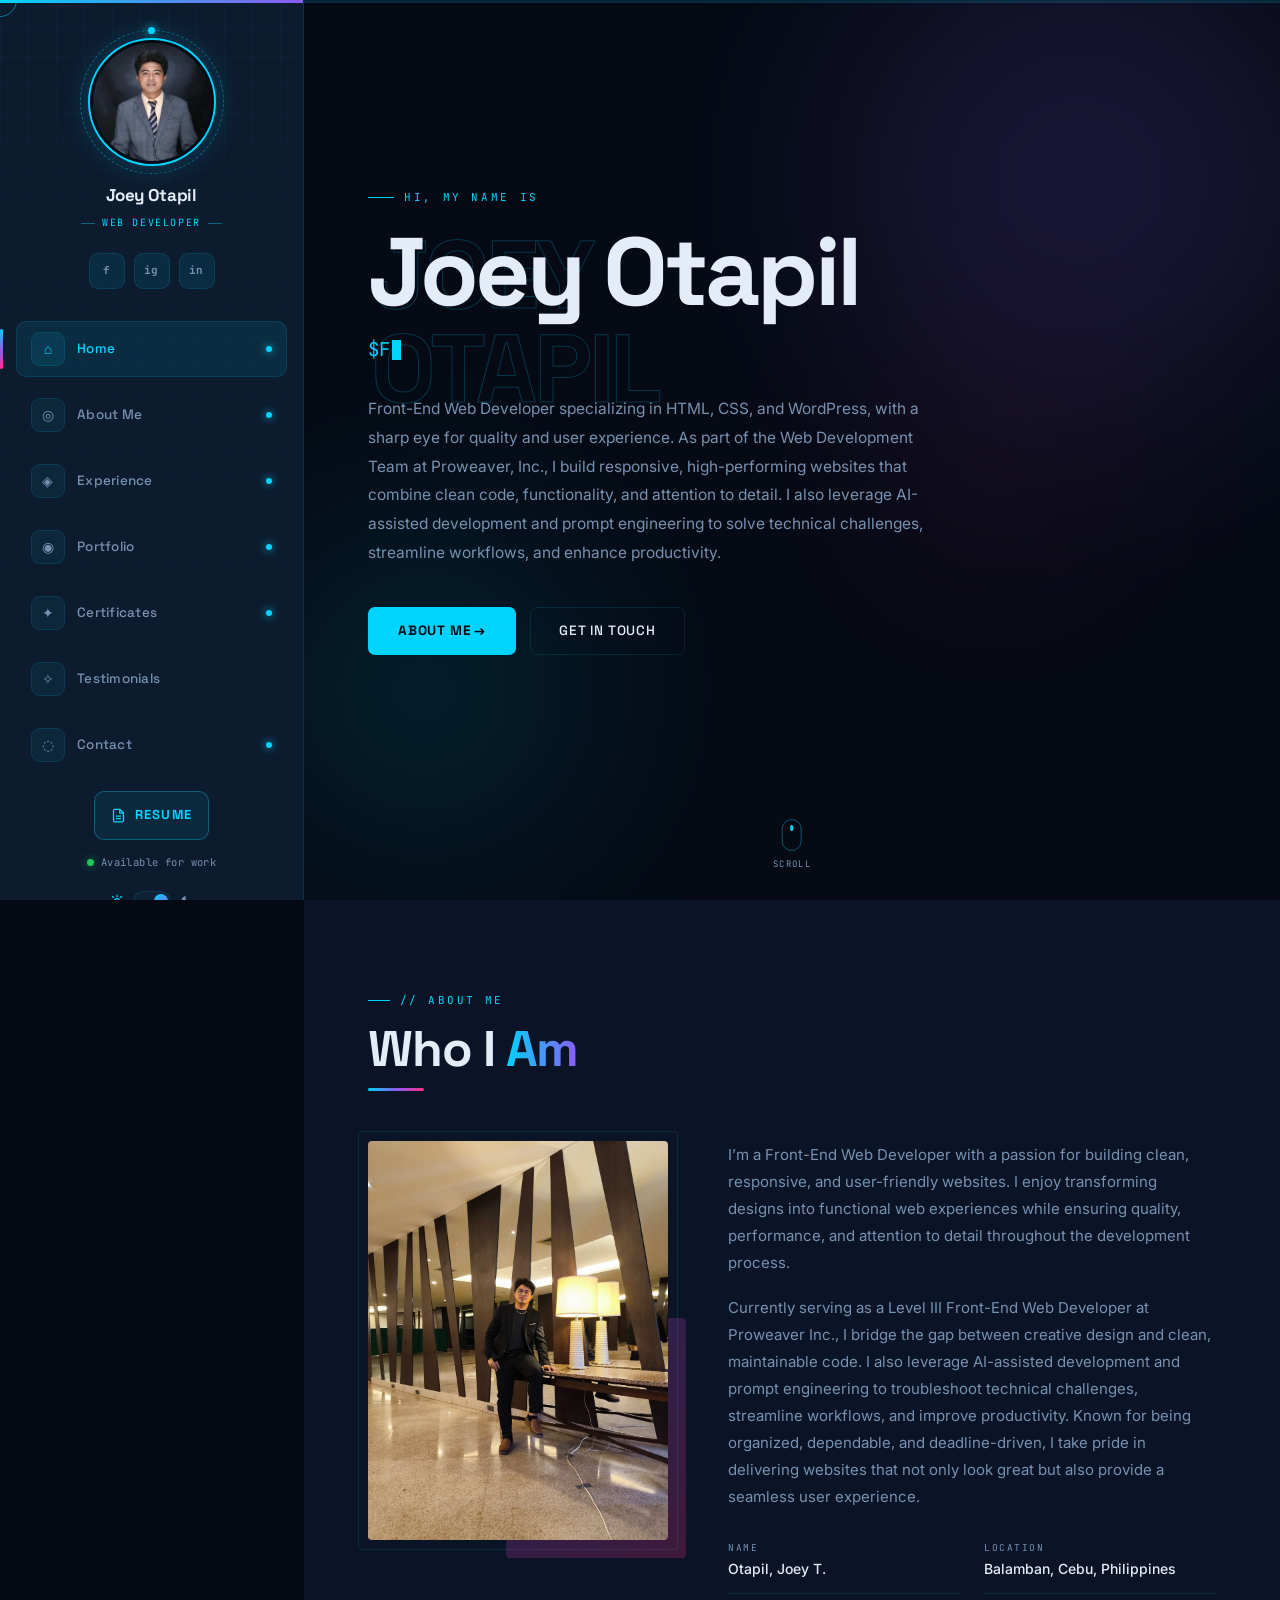
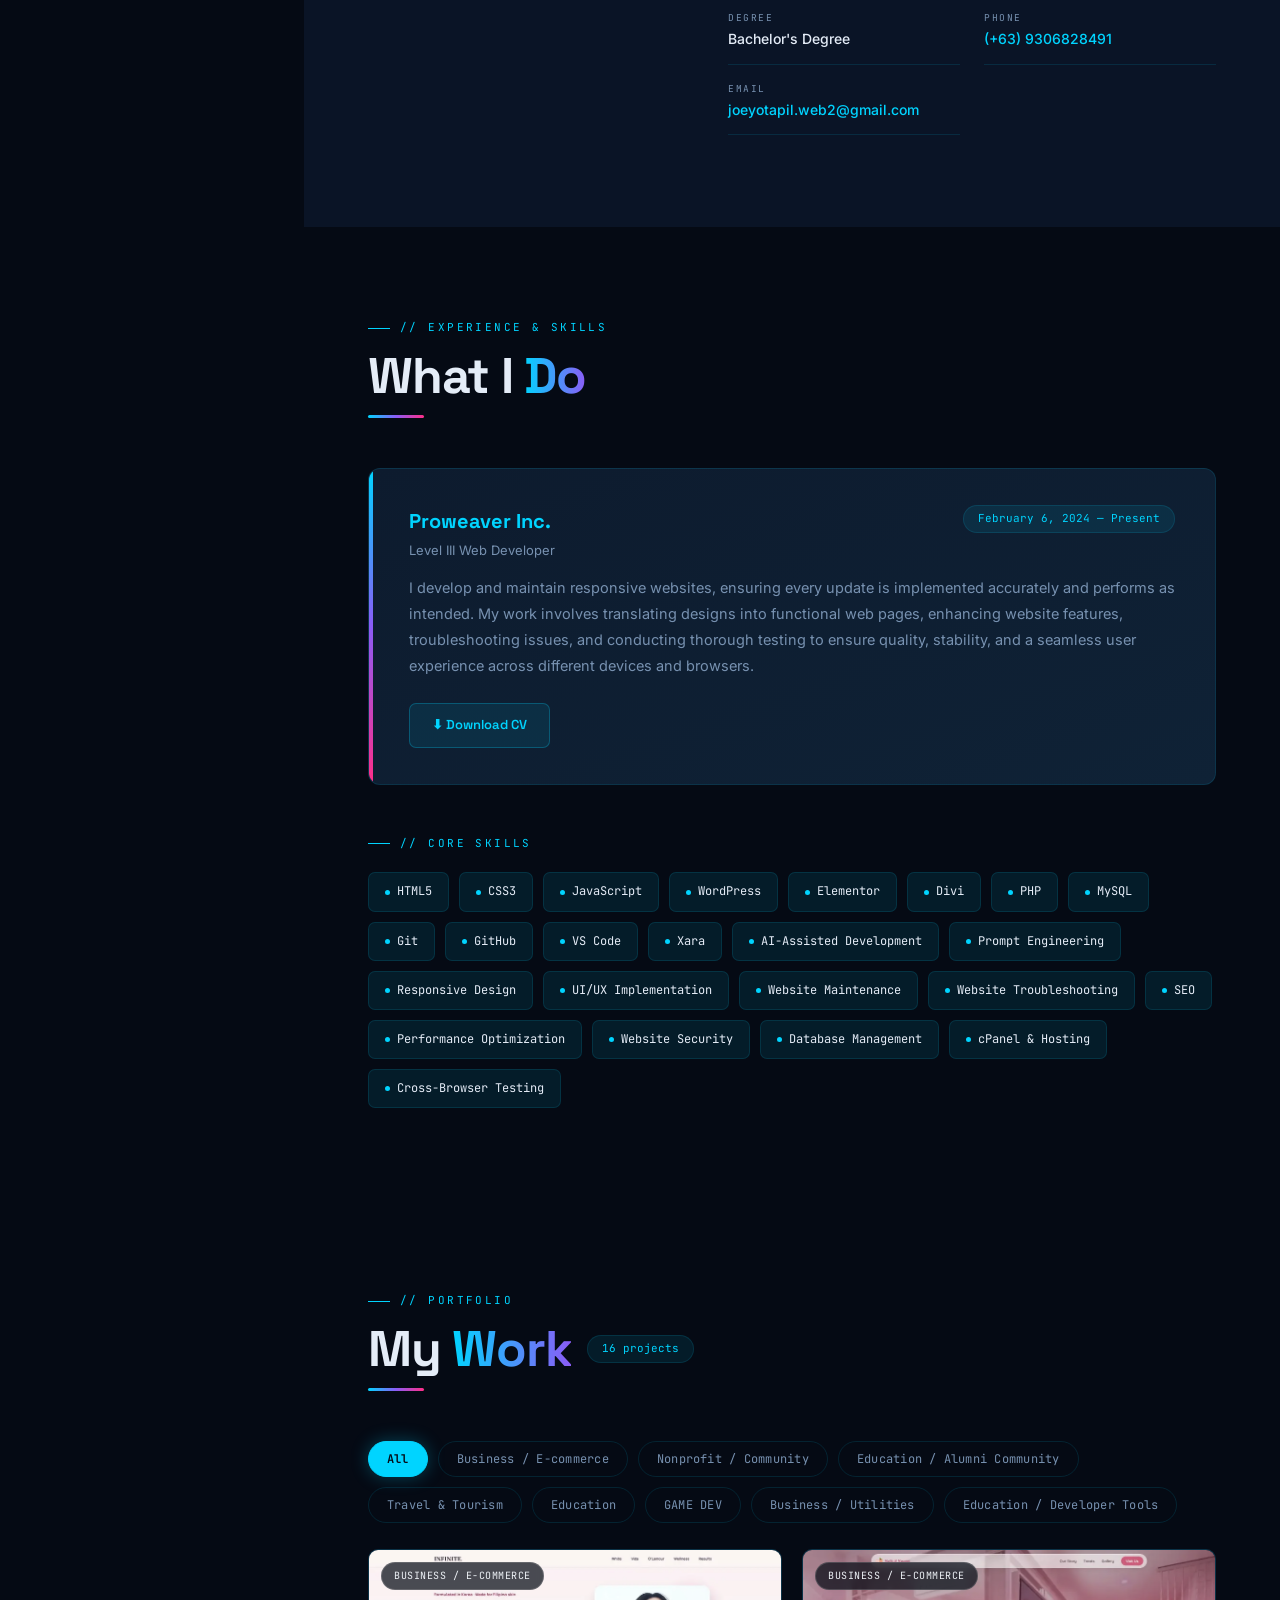
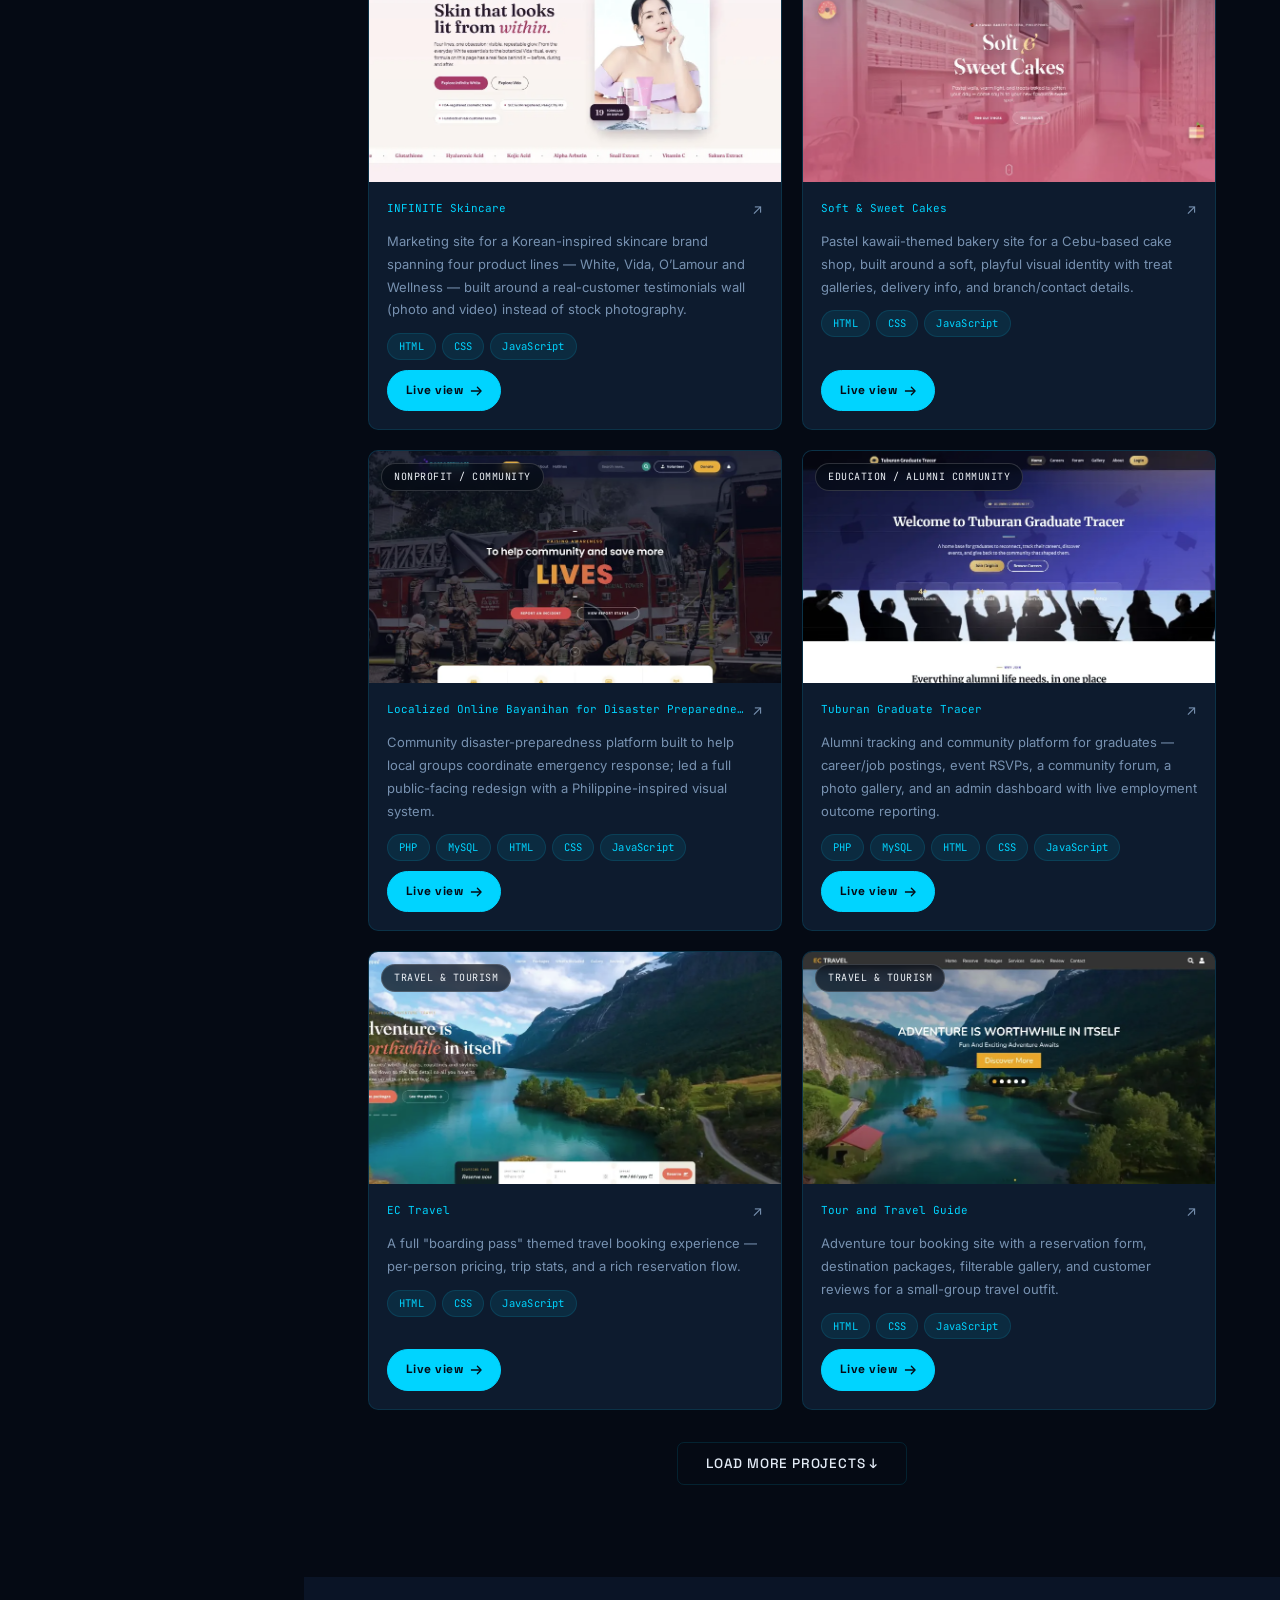
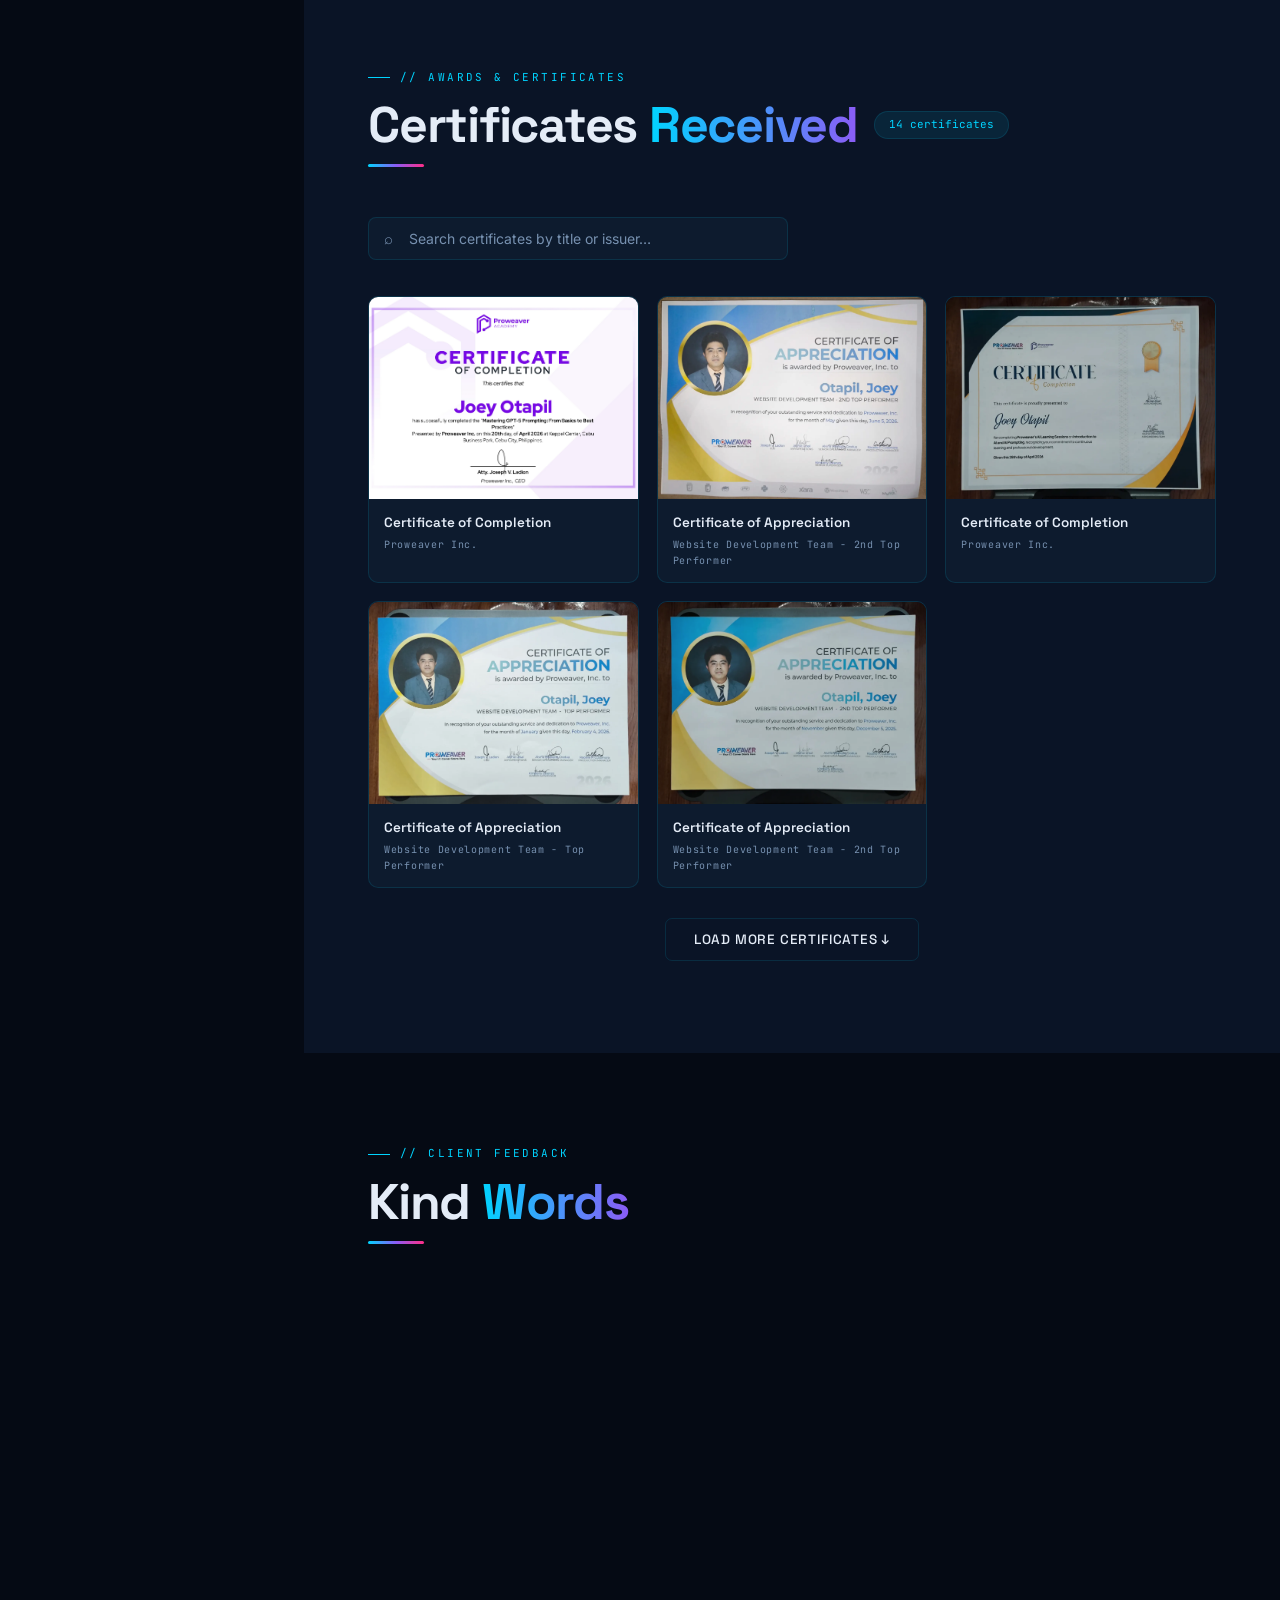
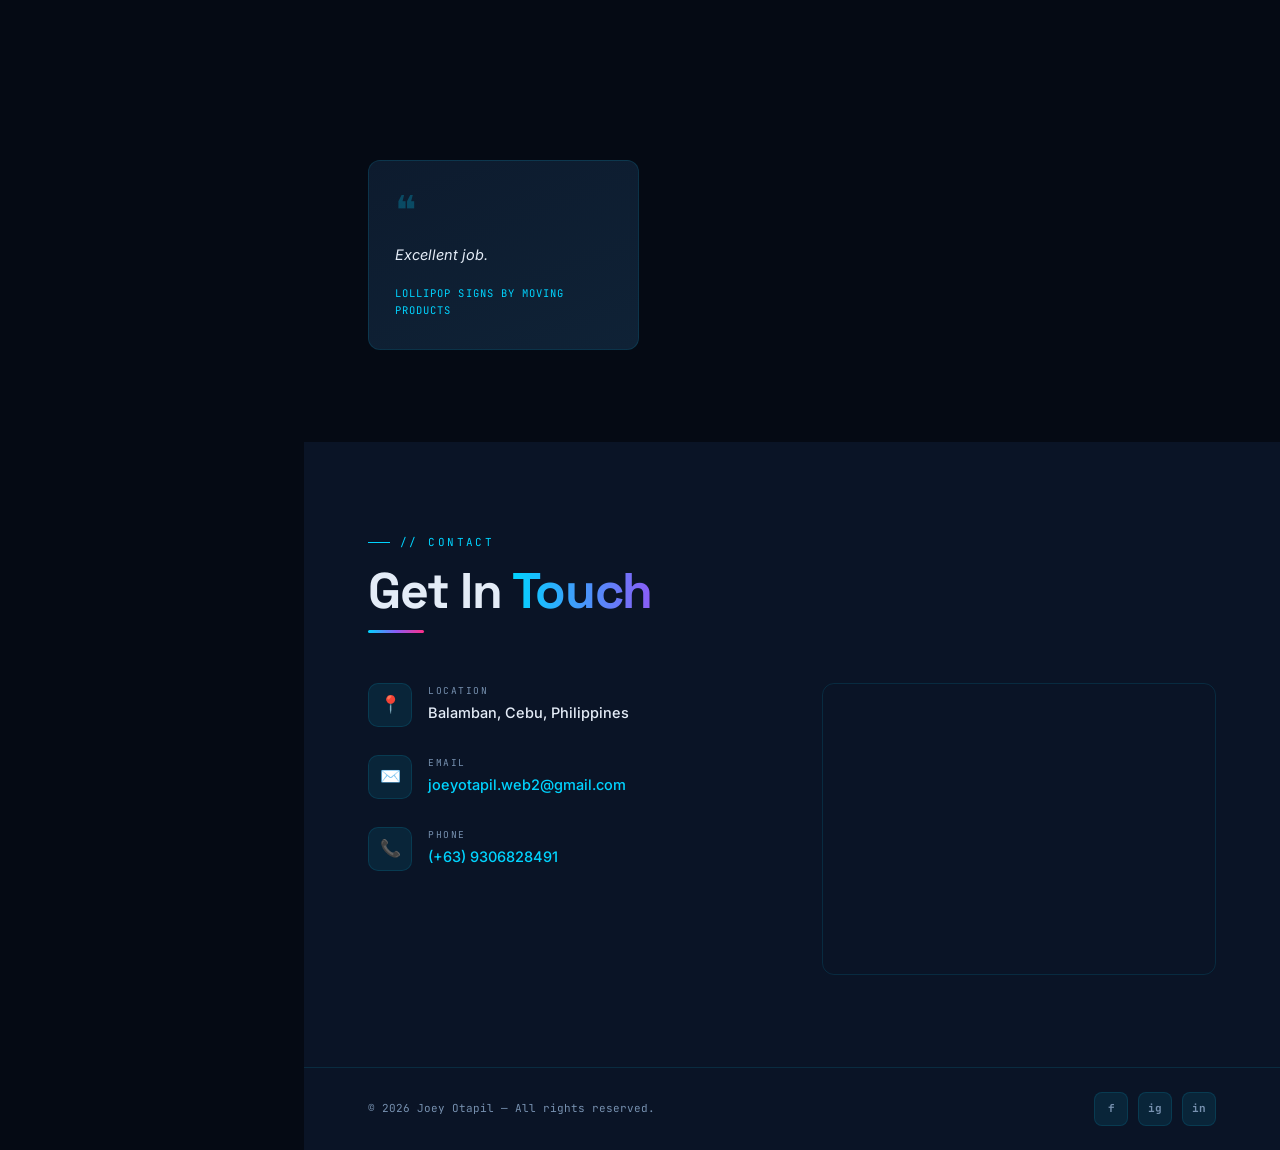
==== commit a30e7fe0: "cert14 added, light mode updated on mobile - added toggle, fixed projects category on mobile light m" ====
--- a/index.html
+++ b/index.html
@@ -54,6 +54,11 @@
   </button>
 </div>
 
+<button class="theme-toggle-compact theme-toggle-float js-theme-toggle" id="theme-toggle-mobile" type="button" aria-label="Switch to light mode" aria-pressed="false">
+  <svg class="theme-icon theme-icon-sun" viewBox="0 0 24 24" aria-hidden="true"><circle cx="12" cy="12" r="4" fill="none" stroke="currentColor" stroke-width="2"/><path d="M12 2v2.5M12 19.5V22M4.22 4.22l1.77 1.77M17.99 17.99l1.77 1.77M2 12h2.5M19.5 12H22M4.22 19.78l1.77-1.77M17.99 6.01l1.77-1.77" stroke="currentColor" stroke-width="2" stroke-linecap="round" fill="none"/></svg>
+  <svg class="theme-icon theme-icon-moon" viewBox="0 0 24 24" aria-hidden="true"><path d="M20.5 14.2a8.5 8.5 0 01-10.7-10.7A9 9 0 1020.5 14.2z" fill="currentColor"/></svg>
+</button>
+
 <!-- ===================== SIDEBAR ===================== -->
 <aside id="sidebar">
   <div class="profile-img-wrap">
@@ -104,7 +109,7 @@
     Available for work
   </div>
 
-  <button class="theme-toggle" id="theme-toggle" type="button" aria-label="Switch to light mode" aria-pressed="false">
+  <button class="theme-toggle js-theme-toggle" id="theme-toggle" type="button" aria-label="Switch to light mode" aria-pressed="false">
     <svg class="theme-icon theme-icon-sun" viewBox="0 0 24 24" aria-hidden="true"><circle cx="12" cy="12" r="4" fill="none" stroke="currentColor" stroke-width="2"/><path d="M12 2v2.5M12 19.5V22M4.22 4.22l1.77 1.77M17.99 17.99l1.77 1.77M2 12h2.5M19.5 12H22M4.22 19.78l1.77-1.77M17.99 6.01l1.77-1.77" stroke="currentColor" stroke-width="2" stroke-linecap="round" fill="none"/></svg>
     <span class="theme-toggle-track"><span class="theme-toggle-thumb"></span></span>
     <svg class="theme-icon theme-icon-moon" viewBox="0 0 24 24" aria-hidden="true"><path d="M20.5 14.2a8.5 8.5 0 01-10.7-10.7A9 9 0 1020.5 14.2z" fill="currentColor"/></svg>
--- a/style.min.css
+++ b/style.min.css
@@ -1 +1 @@
-:root{--navy:#050a14;--slate:#0a1426;--panel:#0d1b2e;--panel2:#0f2236;--cyan:#00d4ff;--cyan-dim:rgba(0,212,255,.09);--violet:#8b5cf6;--pink:#ff2e88;--white:#e4ecf7;--muted:#7791b0;--border:rgba(0,212,255,.12);--sidebar-w:304px;--ff-d:'Space Grotesk',sans-serif;--ff-b:'Inter',sans-serif;--ff-m:'JetBrains Mono',monospace;--ease:cubic-bezier(.19,1,.22,1)}:root[data-theme=light]{--navy:#e8edf2;--slate:#dee5ec;--panel:#f0f4f8;--panel2:#e3e9ef;--cyan:#13859e;--cyan-dim:rgba(19,133,158,.09);--white:#34455c;--muted:#69798e;--border:rgba(20,45,70,.09);--soft-shadow:0 2px 10px rgba(20,45,70,.05),0 10px 26px rgba(20,45,70,.07)}:root[data-theme=light] #sidebar,:root[data-theme=light] .btn-outline,:root[data-theme=light] .cert-card,:root[data-theme=light] .cert-search-wrap,:root[data-theme=light] .exp-card,:root[data-theme=light] .portfolio-card,:root[data-theme=light] .testi-card{box-shadow:var(--soft-shadow)}:root[data-theme=light] .cert-card:hover,:root[data-theme=light] .exp-card:hover,:root[data-theme=light] .portfolio-card:hover,:root[data-theme=light] .testi-card:hover{box-shadow:0 4px 14px rgba(15,35,60,.06),0 18px 40px rgba(15,35,60,.09)}*,::after,::before{box-sizing:border-box;margin:0;padding:0}*,::after,::before{transition:background-color .3s var(--ease),border-color .3s var(--ease),color .3s var(--ease)}@media (prefers-reduced-motion:reduce){*,::after,::before{transition:none!important}}html{scroll-behavior:smooth}body{font-family:var(--ff-b);background:var(--navy);color:var(--white);overflow-x:hidden;line-height:1.6;font-size:16px}ul{list-style:none}a{color:var(--cyan);text-decoration:none;transition:color .2s,opacity .2s}a:hover{opacity:.8}img{max-width:100%;display:block}p{line-height:1.8}strong{font-weight:600}button{font-family:inherit}::-webkit-scrollbar{width:4px}::-webkit-scrollbar-track{background:var(--navy)}::-webkit-scrollbar-thumb{background:var(--cyan);border-radius:2px}a:focus-visible,button:focus-visible,input:focus-visible{outline:2px solid var(--cyan);outline-offset:2px;border-radius:4px}#preloader{position:fixed;inset:0;z-index:10000;background:var(--navy);display:flex;align-items:center;justify-content:center;transition:opacity .3s var(--ease),visibility .3s var(--ease)}#preloader.loaded{opacity:0;visibility:hidden;pointer-events:none}.preloader-mark{position:relative;width:60px;height:60px;display:flex;align-items:center;justify-content:center}.preloader-ring{position:absolute;inset:0;border-radius:50%;border:2px solid rgba(0,212,255,.14);border-top-color:var(--cyan);border-right-color:var(--violet);animation:preloader-spin .85s linear infinite}.preloader-text{font-family:var(--ff-d);font-weight:800;font-size:14px;letter-spacing:.04em;color:var(--white)}@keyframes preloader-spin{to{transform:rotate(360deg)}}@media (prefers-reduced-motion:reduce){.preloader-ring{animation:none}#preloader{transition:opacity .2s linear}}#cursor-dot,#cursor-ring{position:fixed;top:0;left:0;border-radius:50%;pointer-events:none;z-index:10050;transform:translate(-50%,-50%)}#cursor-dot{width:6px;height:6px;background:var(--cyan)}#cursor-ring{width:34px;height:34px;border:1.5px solid var(--cyan);opacity:.5;transition:width .2s var(--ease),height .2s var(--ease),opacity .2s var(--ease),background .2s var(--ease),left .1s linear,top .1s linear}#cursor-ring.hover{width:54px;height:54px;opacity:.9;background:var(--cyan-dim)}@media (hover:none),(pointer:coarse){#cursor-dot,#cursor-ring{display:none}}@media (prefers-reduced-motion:reduce){#cursor-dot,#cursor-ring{display:none}}#scroll-progress{position:fixed;top:0;left:var(--sidebar-w);right:0;height:3px;z-index:950;background:rgba(0,212,255,.14);border-bottom:1px solid rgba(0,212,255,.06);pointer-events:none}#scroll-progress-bar{height:100%;width:0%;background:linear-gradient(90deg,var(--cyan),var(--violet),var(--pink));box-shadow:0 0 8px rgba(0,212,255,.5);transition:width .1s linear}#particles-canvas{position:absolute;inset:0;width:100%;height:100%;z-index:0;pointer-events:none}#layout-wrap{display:flex;min-height:100vh;position:relative}#sidebar{position:fixed;top:0;left:0;width:var(--sidebar-w);height:100vh;height:100dvh;background:var(--panel);border-right:1px solid var(--border);display:flex;flex-direction:column;align-items:center;padding:40px 0 26px;z-index:800;overflow-y:auto;overflow-x:hidden;overscroll-behavior:contain;-webkit-overflow-scrolling:touch;touch-action:pan-y;transition:transform .42s cubic-bezier(.4,0,.2,1);will-change:transform}#sidebar::-webkit-scrollbar{width:3px}#sidebar::-webkit-scrollbar-thumb{background:rgba(0,212,255,.22)}#sidebar::before{content:'';position:absolute;inset:0;background-image:linear-gradient(rgba(0,212,255,.035) 1px,transparent 1px),linear-gradient(90deg,rgba(0,212,255,.035) 1px,transparent 1px);background-size:28px 28px;pointer-events:none;z-index:0;mask-image:linear-gradient(to bottom,black,transparent 90%)}#sidebar::after{content:'';position:absolute;top:0;left:0;right:0;height:3px;background:linear-gradient(90deg,var(--cyan),var(--violet),var(--pink));background-size:200% 100%;animation:gradient-shift 6s linear infinite}@keyframes gradient-shift{to{background-position:200% 0}}.profile-img-wrap{position:relative;z-index:1;width:124px;height:124px;margin-bottom:18px;flex-shrink:0}.profile-ring{position:absolute;inset:-10px;border-radius:50%;border:1px dashed rgba(0,212,255,.4);animation:spin-cw 10s linear infinite}.profile-ring::before{content:'';position:absolute;top:-4px;left:50%;width:7px;height:7px;margin-left:-3.5px;background:var(--cyan);border-radius:50%;box-shadow:0 0 8px var(--cyan)}.profile-ring::after{content:'';position:absolute;inset:8px;border-radius:50%;border:1px dotted rgba(139,92,246,.4);animation:spin-ccw 7s linear infinite}@keyframes spin-cw{to{transform:rotate(360deg)}}@keyframes spin-ccw{to{transform:rotate(-360deg)}}.profile-img-wrap img{width:124px;height:124px;border-radius:50%;object-fit:cover;position:relative;z-index:1;border:3px solid var(--navy);box-shadow:0 0 0 2px var(--cyan),0 0 30px rgba(0,212,255,.25);background:var(--slate)}.sidebar-name{font-family:var(--ff-d);font-size:17px;font-weight:700;color:var(--white);text-align:center;letter-spacing:-.01em;position:relative;z-index:1;padding:0 18px}.sidebar-role{font-family:var(--ff-m);font-size:10px;color:var(--cyan);letter-spacing:.16em;text-transform:uppercase;text-align:center;margin-top:6px;position:relative;z-index:1;display:flex;align-items:center;justify-content:center;gap:7px}.sidebar-role::after,.sidebar-role::before{content:'';width:14px;height:1px;background:rgba(0,212,255,.4)}.sidebar-social{display:flex;gap:9px;justify-content:center;position:relative;z-index:1;margin:22px 0 24px}.sidebar-social a{width:36px;height:36px;border-radius:9px;border:1px solid var(--border);background:var(--cyan-dim);display:flex;align-items:center;justify-content:center;color:var(--muted);font-family:var(--ff-m);font-size:11px;font-weight:700;letter-spacing:.02em;text-transform:lowercase;transition:border-color .22s,background .22s,color .22s,box-shadow .22s,transform .22s}.sidebar-social a:hover{border-color:rgba(0,212,255,.45);background:rgba(0,212,255,.14);color:var(--cyan);box-shadow:0 0 16px rgba(0,212,255,.18);transform:translateY(-2px);opacity:1}.sidebar-resume-btn{position:relative;z-index:1;display:flex;align-items:center;justify-content:center;gap:9px;margin:18px 16px 0;padding:13px 16px;border-radius:10px;border:1px solid rgba(0,212,255,.32);background:rgba(0,212,255,.07);color:var(--cyan);font-family:var(--ff-d);font-size:13px;font-weight:700;letter-spacing:.08em;text-transform:uppercase;cursor:pointer;transition:background .22s,box-shadow .22s,border-color .22s,transform .2s}.sidebar-resume-btn:hover{background:rgba(0,212,255,.14);border-color:rgba(0,212,255,.5);box-shadow:0 0 22px rgba(0,212,255,.2);transform:translateY(-1px);opacity:1}.sidebar-resume-btn svg{width:15px;height:15px;stroke:currentColor;fill:none;stroke-width:2;flex-shrink:0}.sidebar-status{position:relative;z-index:1;display:flex;align-items:center;justify-content:center;gap:7px;margin-top:14px;font-family:var(--ff-m);font-size:10.5px;color:var(--muted);letter-spacing:.04em}.sidebar-status-dot{width:7px;height:7px;border-radius:50%;background:#22c55e;box-shadow:0 0 8px rgba(34,197,94,.65);animation:status-pulse 2s ease-in-out infinite;flex-shrink:0}@keyframes status-pulse{0%,100%{box-shadow:0 0 8px rgba(34,197,94,.55)}50%{box-shadow:0 0 15px rgba(34,197,94,.9)}}.theme-toggle{position:relative;z-index:1;display:flex;align-items:center;justify-content:center;gap:9px;margin:16px auto 0;background:0 0;border:none;padding:4px;cursor:pointer}.theme-icon{width:14px;height:14px;flex-shrink:0;color:var(--muted);transition:color .25s var(--ease)}.theme-toggle[aria-pressed=false] .theme-icon-sun{color:var(--cyan)}.theme-toggle[aria-pressed=true] .theme-icon-moon{color:var(--cyan)}.theme-toggle-track{width:38px;height:20px;border-radius:999px;background:var(--panel2);border:1px solid var(--border);position:relative;transition:background .25s var(--ease),border-color .25s var(--ease)}.theme-toggle-thumb{position:absolute;top:2px;left:2px;width:14px;height:14px;border-radius:50%;background-image:linear-gradient(135deg,var(--cyan),var(--violet));transition:transform .3s var(--ease);transform:translateX(18px)}.theme-toggle[aria-pressed=true] .theme-toggle-thumb{transform:translateX(0)}.theme-toggle:hover .theme-toggle-track{border-color:rgba(0,212,255,.4)}.side-nav{width:100%;position:relative;z-index:1;flex:1;margin-bottom:auto}.side-nav ul{padding:0 16px;display:flex;flex-direction:column;gap:10px;margin-top:8px}.side-nav ul li{position:relative}.side-nav ul li.active::before{content:'';position:absolute;left:-16px;top:8px;bottom:8px;width:3px;border-radius:2px;background:linear-gradient(to bottom,var(--cyan),var(--violet),var(--pink))}.side-nav ul li a{display:flex;align-items:center;gap:12px;padding:10px 14px;border-radius:10px;font-family:var(--ff-d);font-size:13.5px;font-weight:500;letter-spacing:.02em;color:var(--muted);transition:color .22s,background .22s,border-color .22s;border:1px solid transparent}.side-nav ul li a:hover{color:var(--white);background:rgba(0,212,255,.05);opacity:1}.side-nav ul li.active a{color:var(--cyan);background:rgba(0,212,255,.08);border-color:rgba(0,212,255,.3)}.nav-icon{width:34px;height:34px;flex-shrink:0;display:flex;align-items:center;justify-content:center;border-radius:9px;background:rgba(0,212,255,.06);border:1px solid var(--border);font-size:14px;color:var(--muted);transition:color .22s,background .22s,border-color .22s}.side-nav ul li:hover .nav-icon{color:var(--cyan)}.side-nav ul li.active .nav-icon{color:var(--cyan);background:rgba(0,212,255,.16);border-color:rgba(0,212,255,.4)}.side-nav ul li a .nav-active-dot{margin-left:auto;width:6px;height:6px;border-radius:50%;background:var(--cyan);box-shadow:0 0 8px var(--cyan);opacity:0;transition:opacity .22s;flex-shrink:0}.side-nav ul li.active a .nav-active-dot{opacity:1}#mobile-topbar{display:none;position:fixed;top:0;left:0;right:0;height:58px;z-index:900;align-items:center;justify-content:flex-end;padding:0 18px;pointer-events:none}#mobile-topbar #hamburger-btn{pointer-events:auto}#hamburger-btn{display:none;flex-direction:column;gap:5px;background:var(--panel);border:1px solid var(--border);border-radius:10px;cursor:pointer;padding:5px;width:42px;height:42px;align-items:center;justify-content:center;flex-shrink:0;z-index:901;transition:background .2s,border-color .2s}#hamburger-btn:hover{background:var(--panel2);border-color:rgba(0,212,255,.4)}#hamburger-btn span{display:block;width:22px;height:2px;background:var(--cyan);border-radius:2px;transform-origin:center;transition:transform .32s,opacity .22s,width .22s}#hamburger-btn.open span:first-child{transform:translateY(7px) rotate(45deg)}#hamburger-btn.open span:nth-child(2){opacity:0;width:0}#hamburger-btn.open span:nth-child(3){transform:translateY(-7px) rotate(-45deg)}#sidebar-overlay{display:none;position:fixed;inset:0;background:rgba(5,10,20,.82);backdrop-filter:blur(5px);z-index:850}#sidebar-overlay.visible{display:block}@media (min-width:1025px){#sidebar-overlay{display:none!important}}@media (max-width:1024px){#sidebar{transform:translateX(-100%)}#sidebar.open{transform:translateX(0);z-index:860}#mobile-topbar{display:flex}#hamburger-btn{display:flex}}@media (max-width:1024px) and (max-height:720px){#sidebar{padding:22px 0 18px}.profile-img-wrap{width:96px;height:96px;margin-bottom:12px}.profile-img-wrap img{width:96px;height:96px}.sidebar-social{margin:16px 0 16px}.side-nav ul{gap:6px;margin-top:4px}.side-nav ul li a{padding:8px 14px}.sidebar-resume-btn{margin-top:14px;padding:11px 16px}.sidebar-status{margin-top:10px}}#main-content{margin-left:var(--sidebar-w);flex:1;position:relative}@media (max-width:1024px){#main-content{margin-left:0}#scroll-progress{left:0}}section{padding:92px 64px;position:relative}@media (max-width:600px){section{padding:68px 22px}}#about,#certificates,#contact{background:var(--slate)}#portfolio,#skills,#testimonials{background:var(--navy)}.section-label{font-family:var(--ff-m);font-size:11px;color:var(--cyan);letter-spacing:.22em;text-transform:uppercase;margin-bottom:12px;display:flex;align-items:center;gap:10px}.section-label::before{content:'';display:block;width:22px;height:1px;background:var(--cyan);flex-shrink:0}.section-title{font-family:var(--ff-d);font-size:clamp(28px, 4vw, 50px);font-weight:800;line-height:1.08;letter-spacing:-.025em;color:var(--white);margin-bottom:12px}.section-title span{background:linear-gradient(90deg,var(--cyan),var(--violet));-webkit-background-clip:text;background-clip:text;color:transparent}.section-divider{width:56px;height:3px;background:linear-gradient(90deg,var(--cyan),var(--violet),var(--pink));border-radius:3px;margin-bottom:50px}#home{min-height:100vh;display:flex;flex-direction:column;justify-content:center;position:relative;overflow:hidden;background:var(--navy);padding:90px 64px}#home::before{content:'';position:absolute;inset:0;z-index:1;background:repeating-linear-gradient(0deg,transparent,transparent 3px,rgba(0,0,0,.05) 3px,rgba(0,0,0,.05) 4px);pointer-events:none}.hero-inner{position:relative;z-index:2}.h-blob{position:absolute;border-radius:50%;filter:blur(110px);pointer-events:none;opacity:.15;z-index:1}.h-blob-1{width:480px;height:480px;background:var(--violet);top:-60px;right:-40px}.h-blob-2{width:300px;height:300px;background:var(--cyan);bottom:60px;left:-30px}.h-blob-3{width:220px;height:220px;background:var(--pink);top:40%;right:18%;opacity:.08}.hero-cursor-glow{position:absolute;top:0;left:0;width:420px;height:420px;border-radius:50%;background:radial-gradient(circle,rgba(0,212,255,.12),transparent 70%);pointer-events:none;z-index:1;transform:translate(-50%,-50%);opacity:0;transition:opacity .5s ease}#home:hover .hero-cursor-glow{opacity:1}@media (hover:none),(pointer:coarse){.hero-cursor-glow{display:none}}.hero-cta,.hero-desc,.hero-eyebrow,.hero-name,.hero-typewriter{opacity:0;transform:translateY(18px);animation:hero-in .8s var(--ease) forwards}.hero-eyebrow{animation-delay:.05s}.hero-name{animation-delay:.16s}.hero-typewriter{animation-delay:.3s}.hero-desc{animation-delay:.42s}.hero-cta{animation-delay:.54s}@keyframes hero-in{to{opacity:1;transform:none}}.hero-eyebrow{font-family:var(--ff-m);font-size:11px;color:var(--cyan);letter-spacing:.24em;text-transform:uppercase;margin-bottom:18px;display:flex;align-items:center;gap:10px}.hero-eyebrow::before{content:'';display:block;width:26px;height:1px;background:var(--cyan)}.hero-name{font-family:var(--ff-d);font-size:clamp(44px, 7.5vw, 96px);font-weight:800;line-height:.98;letter-spacing:-.035em;margin-bottom:16px;color:var(--white);position:relative;display:inline-block}.hero-name::after{content:'JOEY OTAPIL';position:absolute;top:3px;left:3px;color:transparent;-webkit-text-stroke:1px rgba(0,212,255,.22);z-index:-1}:root[data-theme=light] .hero-name::after{-webkit-text-stroke-color:rgba(20,45,70,.12)}.hero-typewriter{font-family:var(--ff-m);font-size:clamp(14px, 1.9vw, 19px);color:var(--muted);margin-bottom:30px;min-height:1.5em;display:flex;align-items:center;gap:0}.hero-typewriter::before{content:'$ ';color:var(--cyan)}.typed-text{color:var(--cyan)}.cursor{display:inline-block;width:9px;height:1.1em;background:var(--cyan);margin-left:2px;animation:blink .8s step-end infinite}@keyframes blink{50%{opacity:0}}.hero-desc{max-width:560px;color:var(--muted);font-size:15.5px;line-height:1.85;margin-bottom:40px}.hero-cta{display:flex;gap:14px;flex-wrap:wrap;margin-bottom:56px}.btn-primary{display:inline-flex;align-items:center;gap:8px;padding:13px 30px;background:var(--cyan);color:var(--navy);font-family:var(--ff-d);font-weight:700;font-size:13.5px;letter-spacing:.06em;text-transform:uppercase;border-radius:7px;border:none;cursor:pointer;transition:box-shadow .3s var(--ease),transform .3s var(--ease)}.btn-primary:hover{box-shadow:0 0 34px rgba(0,212,255,.45);transform:translateY(-2px);opacity:1}.btn-primary:active{transform:translateY(0) scale(.97)}.btn-outline{display:inline-flex;align-items:center;gap:8px;padding:12px 28px;border:1px solid var(--border);color:var(--white);font-family:var(--ff-d);font-weight:500;font-size:13.5px;letter-spacing:.06em;text-transform:uppercase;border-radius:7px;cursor:pointer;background:0 0;transition:border-color .3s var(--ease),box-shadow .3s var(--ease),transform .3s var(--ease)}.btn-outline:hover{border-color:var(--cyan);box-shadow:0 0 18px rgba(0,212,255,.13);opacity:1}.btn-outline:active{transform:scale(.97)}.hero-scroll-hint{position:absolute;bottom:30px;left:50%;transform:translateX(-50%);display:flex;flex-direction:column;align-items:center;gap:7px;background:0 0;border:none;cursor:pointer;color:var(--muted);z-index:2;opacity:1;transition:opacity .4s;animation:float-sb 2.6s ease-in-out infinite}.hero-scroll-hint.is-hidden{opacity:0;pointer-events:none}@keyframes float-sb{0%,100%{transform:translateX(-50%) translateY(0)}50%{transform:translateX(-50%) translateY(-7px)}}.scroll-mouse{width:20px;height:32px;border:1.5px solid rgba(0,212,255,.4);border-radius:10px;position:relative}.scroll-mouse::before{content:'';position:absolute;top:5px;left:50%;transform:translateX(-50%);width:3px;height:6px;background:var(--cyan);border-radius:2px;animation:scroll-dot 1.8s ease-in-out infinite}@keyframes scroll-dot{0%,100%{opacity:1;top:5px}50%{opacity:0;top:16px}}.hero-scroll-hint span{font-family:var(--ff-m);font-size:9px;letter-spacing:.16em;text-transform:uppercase}.about-grid{display:grid;grid-template-columns:300px 1fr;gap:60px;align-items:start}@media (max-width:860px){.about-grid{grid-template-columns:1fr;gap:40px}}.about-photo-wrap{position:relative;max-width:350px;margin:0 auto}.about-photo-wrap::before{content:'';position:absolute;inset:-10px;border:1px solid var(--border);border-radius:4px;z-index:0}.about-photo-wrap::after{content:'';position:absolute;bottom:-18px;right:-18px;width:60%;height:60%;background:linear-gradient(135deg,var(--violet),var(--pink));border-radius:4px;opacity:.22;z-index:0}.about-photo-wrap img{position:relative;z-index:1;border-radius:4px;width:100%;height:auto;filter:grayscale(8%)}.about-text p{color:var(--muted);font-size:15px;margin-bottom:18px}.about-info-grid{display:grid;grid-template-columns:1fr 1fr;gap:16px 24px;margin-top:30px}@media (max-width:480px){.about-info-grid{grid-template-columns:1fr}}.about-info-item{border-bottom:1px solid var(--border);padding-bottom:13px}.about-info-item .label{font-family:var(--ff-m);font-size:9.5px;letter-spacing:.16em;text-transform:uppercase;color:var(--muted);margin-bottom:3px}.about-info-item .value{font-size:14px;font-weight:500;color:var(--white)}.about-info-item .value a{color:var(--cyan)}.exp-card{background:linear-gradient(160deg,var(--panel),var(--panel2));border:1px solid var(--border);border-radius:12px;padding:36px 40px;position:relative;overflow:hidden;transition:border-color .3s,box-shadow .3s}.exp-card:hover{border-color:rgba(0,212,255,.3);box-shadow:0 0 40px rgba(0,212,255,.06)}.exp-card::before{content:'';position:absolute;top:0;left:0;width:4px;height:100%;background:linear-gradient(to bottom,var(--cyan),var(--violet),var(--pink))}.exp-header{display:flex;align-items:flex-start;justify-content:space-between;gap:20px;margin-bottom:14px;flex-wrap:wrap}.exp-company{font-family:var(--ff-d);font-size:20px;font-weight:700;color:var(--white);margin-bottom:3px}.exp-company a{color:var(--cyan)}.exp-role{font-size:13px;color:var(--muted)}.exp-badge{display:inline-flex;align-items:center;gap:6px;font-family:var(--ff-m);font-size:11px;color:var(--cyan);background:rgba(0,212,255,.08);border:1px solid rgba(0,212,255,.18);padding:4px 14px;border-radius:20px;white-space:nowrap;flex-shrink:0}.exp-desc{color:var(--muted);font-size:14.5px;line-height:1.8;margin-bottom:24px}.download-cv{display:inline-flex;align-items:center;gap:8px;padding:11px 22px;border:1px solid rgba(0,212,255,.26);border-radius:7px;font-family:var(--ff-d);font-size:13px;font-weight:600;color:var(--cyan);background:var(--cyan-dim);transition:background .22s,box-shadow .22s,border-color .22s}.download-cv:hover{background:rgba(0,212,255,.13);border-color:rgba(0,212,255,.44);box-shadow:0 0 20px rgba(0,212,255,.14);opacity:1}.skills-grid{display:flex;flex-wrap:wrap;gap:10px}.skill-pill{display:flex;align-items:center;gap:7px;padding:9px 16px;background:var(--cyan-dim);border:1px solid var(--border);border-radius:7px;font-family:var(--ff-m);font-size:12px;color:var(--white);transition:border-color .2s,background .2s,transform .2s}.skill-pill::before{content:'';width:5px;height:5px;border-radius:50%;background:var(--cyan);flex-shrink:0}.skill-pill:hover{border-color:rgba(0,212,255,.36);background:rgba(0,212,255,.11);transform:translateY(-2px)}.portfolio-heading-row{display:flex;align-items:center;gap:16px;margin-bottom:12px;flex-wrap:wrap}.portfolio-count-badge{font-family:var(--ff-m);font-size:11px;color:var(--cyan);background:rgba(0,212,255,.08);border:1px solid rgba(0,212,255,.2);padding:4px 14px;border-radius:20px}.portfolio-filters{display:flex;flex-wrap:wrap;gap:10px;margin-bottom:26px}.filter-pill{font-family:var(--ff-m);font-size:12px;letter-spacing:.02em;color:var(--muted);background:0 0;cursor:pointer;border:1px solid var(--border);border-radius:20px;padding:9px 18px;transition:border-color .2s,background .2s,color .2s,transform .2s}.filter-pill:hover{color:var(--white);border-color:rgba(0,212,255,.36);background:rgba(0,212,255,.08);transform:translateY(-2px)}.filter-pill.active{color:var(--navy);background:var(--cyan);border-color:var(--cyan);font-weight:600;box-shadow:0 0 18px rgba(0,212,255,.28)}.portfolio-grid{display:grid;grid-template-columns:repeat(3,1fr);gap:20px}.portfolio-card{background:var(--panel);border:1px solid var(--border);border-radius:10px;overflow:hidden;transition:transform .4s var(--ease),border-color .4s var(--ease),box-shadow .4s var(--ease);position:relative;display:flex;flex-direction:column;height:100%}.portfolio-card:hover{transform:translateY(-6px);border-color:rgba(0,212,255,.32);box-shadow:0 18px 50px rgba(0,0,0,.35),0 0 30px rgba(0,212,255,.07)}.portfolio-img-wrap{position:relative}.portfolio-category{position:absolute;top:12px;left:12px;z-index:2;font-family:var(--ff-m);font-size:10px;letter-spacing:.05em;text-transform:uppercase;color:var(--white);background:rgba(5,10,20,.72);backdrop-filter:blur(4px);border:1px solid rgba(255,255,255,.16);padding:5px 12px;border-radius:20px}.portfolio-img{width:100%;aspect-ratio:16/9;object-fit:cover;filter:grayscale(25%);transition:transform .5s,filter .4s}.portfolio-card:hover .portfolio-img{transform:scale(1.06);filter:grayscale(0%)}.portfolio-body{padding:16px 18px 18px;display:flex;flex-direction:column;gap:10px;flex:1}.portfolio-header{display:flex;align-items:center;justify-content:space-between;gap:8px}.portfolio-link{font-family:var(--ff-m);font-size:11px;color:var(--cyan);white-space:nowrap;overflow:hidden;text-overflow:ellipsis}.portfolio-arrow{color:var(--muted);font-size:14px;transition:transform .25s,color .25s;flex-shrink:0}.portfolio-card:hover .portfolio-arrow{transform:translate(3px,-3px);color:var(--cyan)}.portfolio-live-btn{display:inline-flex;align-items:center;gap:7px;align-self:flex-start;margin-top:auto;padding:10px 18px;border:1px solid var(--cyan);border-radius:999px;background:var(--cyan);color:var(--navy);font-family:var(--ff-d);font-weight:700;font-size:12px;letter-spacing:.04em;text-decoration:none;transition:box-shadow .25s var(--ease),background .25s var(--ease),color .25s var(--ease),transform .25s var(--ease)}.portfolio-live-btn svg{flex-shrink:0}.portfolio-live-btn:hover{background:0 0;color:var(--cyan);box-shadow:0 0 22px rgba(0,212,255,.4);transform:translateY(-2px)}.portfolio-live-btn:active{transform:translateY(0) scale(.97)}.portfolio-desc{color:var(--muted);font-size:13px;line-height:1.75}.portfolio-tools{display:flex;flex-wrap:wrap;gap:6px;margin-top:2px}.portfolio-tool-tag{font-family:var(--ff-m);font-size:10.5px;letter-spacing:.02em;padding:4px 11px;border:1px solid var(--border);border-radius:20px;color:var(--cyan);background:var(--cyan-dim);white-space:nowrap;transition:border-color .2s,background .2s}.portfolio-card:hover .portfolio-tool-tag{border-color:rgba(0,212,255,.3);background:rgba(0,212,255,.12)}.portfolio-load-more-wrap{text-align:center;margin-top:32px}.portfolio-load-more-wrap .btn-outline.hidden{display:none}.cert-heading-row{display:flex;align-items:center;gap:16px;margin-bottom:12px;flex-wrap:wrap}.cert-count-badge{font-family:var(--ff-m);font-size:11px;color:var(--cyan);background:rgba(0,212,255,.08);border:1px solid rgba(0,212,255,.2);padding:4px 14px;border-radius:20px}.cert-search-wrap{margin-bottom:36px;position:relative;max-width:420px}.cert-search-wrap::before{content:'⌕';position:absolute;left:16px;top:50%;transform:translateY(-50%);color:var(--muted);font-size:15px;pointer-events:none}.cert-search-wrap input{width:100%;background:var(--panel);border:1px solid var(--border);border-radius:8px;padding:12px 16px 12px 40px;font-family:var(--ff-b);font-size:14px;color:var(--white);outline:0;transition:border-color .22s,box-shadow .22s}.cert-search-wrap input::placeholder{color:var(--muted)}.cert-search-wrap input:focus{border-color:rgba(0,212,255,.38);box-shadow:0 0 16px rgba(0,212,255,.1)}.cert-grid{display:grid;grid-template-columns:repeat(auto-fill,minmax(250px,1fr));gap:18px;margin-bottom:30px;min-height:60px}.cert-card{background:var(--panel);border:1px solid var(--border);border-radius:10px;overflow:hidden;cursor:pointer;transition:transform .4s var(--ease),border-color .4s var(--ease),box-shadow .4s var(--ease)}.cert-card:hover{transform:translateY(-5px);border-color:rgba(0,212,255,.34);box-shadow:0 14px 40px rgba(0,0,0,.3),0 0 24px rgba(0,212,255,.06)}.cert-img-wrap{position:relative;aspect-ratio:4/3;overflow:hidden;background:var(--slate)}.cert-img-wrap img{width:100%;height:100%;object-fit:cover;filter:grayscale(12%);transition:transform .5s,filter .4s}.cert-card:hover .cert-img-wrap img{transform:scale(1.07);filter:grayscale(0%)}.cert-zoom-hint{position:absolute;inset:0;display:flex;flex-direction:column;align-items:center;justify-content:center;gap:10px;background:rgba(5,10,20,.74);backdrop-filter:blur(2px);opacity:0;transition:opacity .25s}.cert-card:hover .cert-zoom-hint{opacity:1}.cert-zoom-icon{width:42px;height:42px;border-radius:50%;background:rgba(0,212,255,.12);border:1px solid var(--cyan);color:var(--cyan);display:flex;align-items:center;justify-content:center;transform:translateY(4px);transition:transform .28s}.cert-card:hover .cert-zoom-icon{transform:translateY(0)}.cert-zoom-icon svg{width:19px;height:19px;stroke:currentColor;fill:none;stroke-width:2}.cert-zoom-label{font-family:var(--ff-m);font-size:10.5px;letter-spacing:.12em;text-transform:uppercase;color:var(--white);opacity:0;transform:translateY(4px);transition:opacity .28s .04s,transform .28s .04s}.cert-card:hover .cert-zoom-label{opacity:1;transform:translateY(0)}@media (hover:none),(pointer:coarse){.cert-zoom-hint{inset:auto 8px 8px auto;width:30px;height:30px;background:rgba(5,10,20,.8);border-radius:50%;opacity:.9}.cert-zoom-icon{width:30px;height:30px;background:0 0;border:none;transform:none}.cert-zoom-icon svg{width:15px;height:15px}.cert-zoom-label{display:none}}.cert-body{padding:13px 15px}.cert-title{font-family:var(--ff-d);font-size:13.5px;font-weight:600;color:var(--white);margin-bottom:4px;white-space:nowrap;overflow:hidden;text-overflow:ellipsis}.cert-meta{font-family:var(--ff-m);font-size:10px;color:var(--muted);letter-spacing:.07em}.cert-empty-state{grid-column:1/-1;text-align:center;color:var(--muted);font-size:14px;padding:50px 0;display:none}.cert-load-more-wrap{text-align:center}.hidden{display:none!important}#cert-lightbox{display:none;position:fixed;inset:0;z-index:9999;background:rgba(5,10,20,.97);backdrop-filter:blur(14px);align-items:center;justify-content:center}#cert-lightbox.open{display:flex}.lightbox-close{position:absolute;top:22px;right:26px;font-size:28px;color:var(--muted);cursor:pointer;z-index:1;transition:color .2s;line-height:1;background:0 0;border:none}.lightbox-close:hover{color:var(--cyan)}.lightbox-nav{position:absolute;top:50%;transform:translateY(-50%);font-size:40px;color:var(--muted);cursor:pointer;z-index:1;transition:color .2s,transform .2s;user-select:none;background:0 0;border:none;line-height:1;padding:10px}.lightbox-nav:hover{color:var(--cyan)}.lightbox-prev{left:22px}.lightbox-next{right:22px}.lightbox-stage{display:flex;flex-direction:column;align-items:center;max-width:920px;width:92%;padding:0 60px}.lightbox-stage img{max-height:78vh;width:100%;object-fit:contain;border-radius:8px;border:1px solid var(--border);box-shadow:0 0 70px rgba(0,0,0,.6);cursor:zoom-out}.lightbox-caption{margin-top:18px;text-align:center}.lightbox-caption .cert-title{font-family:var(--ff-d);font-size:16px;font-weight:600;color:var(--white);margin-bottom:4px}.lightbox-caption .cert-meta{font-family:var(--ff-m);font-size:11px;color:var(--muted);letter-spacing:.1em}.lightbox-counter{font-family:var(--ff-m);font-size:10px;color:var(--muted);margin-top:8px;letter-spacing:.1em}.testi-grid{display:grid;grid-template-columns:repeat(auto-fill,minmax(250px,1fr));gap:18px}.testi-card{background:linear-gradient(160deg,var(--panel),var(--panel2));border:1px solid var(--border);border-radius:12px;padding:30px 26px;display:flex;flex-direction:column;position:relative;overflow:hidden;transition:border-color .28s,box-shadow .28s,transform .28s;color:var(--white)}.testi-card:hover{border-color:rgba(0,212,255,.3);transform:translateY(-5px);box-shadow:0 14px 42px rgba(0,0,0,.32),0 0 26px rgba(0,212,255,.06);opacity:1}.testi-card::before{content:'';position:absolute;top:0;left:0;width:100%;height:2px;background:linear-gradient(90deg,var(--cyan),var(--violet),var(--pink));opacity:0;transition:opacity .28s}.testi-card:hover::before{opacity:1}.testi-quote{font-size:40px;color:var(--cyan);opacity:.25;font-family:Georgia,serif;line-height:1;margin-bottom:12px}.testi-text{color:var(--white);font-size:14.5px;line-height:1.7;flex:1;font-style:italic;margin-bottom:18px}.testi-client{font-family:var(--ff-m);font-size:10.5px;color:var(--cyan);letter-spacing:.1em;text-transform:uppercase}.contact-grid{display:grid;grid-template-columns:1fr 1fr;gap:60px;align-items:start}@media (max-width:820px){.contact-grid{grid-template-columns:1fr;gap:36px}}.contact-item{display:flex;align-items:flex-start;gap:16px;margin-bottom:28px}.contact-icon{width:44px;height:44px;background:var(--cyan-dim);border:1px solid var(--border);border-radius:10px;display:flex;align-items:center;justify-content:center;flex-shrink:0;font-size:17px}.contact-label{font-family:var(--ff-m);font-size:9.5px;letter-spacing:.16em;text-transform:uppercase;color:var(--muted);margin-bottom:3px}.contact-value{font-size:14.5px;font-weight:500;color:var(--white)}.contact-value a{color:var(--cyan)}.map-wrap{border-radius:12px;overflow:hidden;border:1px solid var(--border);filter:brightness(.78) saturate(.5);transition:filter .3s}.map-wrap:hover{filter:brightness(.92) saturate(.75)}.map-wrap iframe{width:100%;height:290px;display:block;border:none}.footer-bar{padding:24px 64px;border-top:1px solid var(--border);display:flex;justify-content:space-between;align-items:center;flex-wrap:wrap;gap:12px;background:var(--slate)}.footer-bar p{font-family:var(--ff-m);font-size:11px;color:var(--muted)}.footer-social{display:flex;gap:10px}.footer-social a{width:34px;height:34px;border-radius:8px;border:1px solid var(--border);background:var(--cyan-dim);display:flex;align-items:center;justify-content:center;font-family:var(--ff-m);font-size:11px;font-weight:700;color:var(--muted);transition:border-color .2s,background .2s,color .2s,transform .2s}.footer-social a:hover{border-color:rgba(0,212,255,.4);background:rgba(0,212,255,.12);color:var(--cyan);transform:translateY(-2px);opacity:1}@media (max-width:600px){.footer-bar{padding:20px 22px;flex-direction:column;text-align:center}}#resume-modal{display:none;position:fixed;inset:0;z-index:9998;background:rgba(5,10,20,.9);backdrop-filter:blur(10px);align-items:center;justify-content:center;padding:20px}#resume-modal.open{display:flex}.modal-inner{position:relative;background:var(--panel);border:1px solid var(--border);border-radius:12px;max-width:980px;width:96%;max-height:94vh;display:flex;flex-direction:column;padding:24px}.modal-pdf-wrap{flex:1;min-height:74vh;border-radius:8px;overflow:hidden;border:1px solid var(--border);background:var(--slate)}.modal-pdf-wrap iframe{width:100%;height:100%;min-height:74vh;border:none;display:block}.modal-pdf-fallback{display:block;text-align:center;margin-top:14px;font-family:var(--ff-m);font-size:12px;letter-spacing:.04em;color:var(--cyan)}.modal-close{position:absolute;top:12px;right:14px;font-size:22px;color:var(--muted);cursor:pointer;background:0 0;border:none;transition:color .2s;line-height:1;z-index:1}.modal-close:hover{color:var(--cyan)}@media (max-width:600px){.modal-pdf-wrap,.modal-pdf-wrap iframe{min-height:64vh}}#back-top{position:fixed;bottom:26px;right:26px;width:42px;height:42px;background:var(--cyan-dim);border:1px solid rgba(0,212,255,.26);border-radius:9px;display:flex;align-items:center;justify-content:center;cursor:pointer;z-index:500;font-size:18px;color:var(--cyan);opacity:0;pointer-events:none;transform:translateY(8px);transition:opacity .25s,transform .25s,background .22s,box-shadow .22s}#back-top.visible{opacity:1;pointer-events:auto;transform:none}#back-top:hover{background:rgba(0,212,255,.16);box-shadow:0 0 18px rgba(0,212,255,.2)}.fade-up{opacity:0;transform:translateY(26px) scale(.97);filter:blur(3px);transition:opacity .7s var(--ease),transform .7s var(--ease),filter .7s var(--ease)}.fade-up.visible{opacity:1;transform:none;filter:blur(0)}@keyframes img-shimmer{0%{background-position:-140% 0}100%{background-position:140% 0}}.about-photo-wrap img,.cert-img-wrap img,.portfolio-img{background:linear-gradient(100deg,var(--slate) 30%,rgba(0,212,255,.1) 50%,var(--slate) 70%);background-size:220% 100%;animation:img-shimmer 1.7s ease-in-out infinite}.about-photo-wrap img.img-loaded,.cert-img-wrap img.img-loaded,.portfolio-img.img-loaded{animation-play-state:paused}@media (prefers-reduced-motion:reduce){.hero-cta,.hero-desc,.hero-eyebrow,.hero-name,.hero-typewriter{animation:none;opacity:1;transform:none}.fade-up{transition:opacity .3s ease;transform:none;filter:none}.about-photo-wrap img,.cert-img-wrap img,.portfolio-img{animation:none;background:var(--slate)}.hero-cursor-glow{display:none}}+:root{--navy:#050a14;--slate:#0a1426;--panel:#0d1b2e;--panel2:#0f2236;--cyan:#00d4ff;--cyan-dim:rgba(0,212,255,.09);--violet:#8b5cf6;--pink:#ff2e88;--white:#e4ecf7;--muted:#7791b0;--border:rgba(0,212,255,.12);--sidebar-w:304px;--ff-d:'Space Grotesk',sans-serif;--ff-b:'Inter',sans-serif;--ff-m:'JetBrains Mono',monospace;--ease:cubic-bezier(.19,1,.22,1)}:root[data-theme=light]{--navy:#e8edf2;--slate:#dee5ec;--panel:#f0f4f8;--panel2:#e3e9ef;--cyan:#0e6f85;--cyan-dim:rgba(14,111,133,.1);--white:#34455c;--muted:#526277;--border:rgba(20,45,70,.09);--soft-shadow:0 2px 10px rgba(20,45,70,.05),0 10px 26px rgba(20,45,70,.07)}:root[data-theme=light] #sidebar,:root[data-theme=light] .btn-outline,:root[data-theme=light] .cert-card,:root[data-theme=light] .cert-search-wrap,:root[data-theme=light] .exp-card,:root[data-theme=light] .portfolio-card,:root[data-theme=light] .testi-card{box-shadow:var(--soft-shadow)}:root[data-theme=light] .cert-card:hover,:root[data-theme=light] .exp-card:hover,:root[data-theme=light] .portfolio-card:hover,:root[data-theme=light] .testi-card:hover{box-shadow:0 4px 14px rgba(15,35,60,.06),0 18px 40px rgba(15,35,60,.09)}*,::after,::before{box-sizing:border-box;margin:0;padding:0}*,::after,::before{transition:background-color .3s var(--ease),border-color .3s var(--ease),color .3s var(--ease)}@media (prefers-reduced-motion:reduce){*,::after,::before{transition:none!important}}html{scroll-behavior:smooth}body{font-family:var(--ff-b);background:var(--navy);color:var(--white);overflow-x:hidden;line-height:1.6;font-size:16px}ul{list-style:none}a{color:var(--cyan);text-decoration:none;transition:color .2s,opacity .2s}a:hover{opacity:.8}img{max-width:100%;display:block}p{line-height:1.8}strong{font-weight:600}button{font-family:inherit}::-webkit-scrollbar{width:4px}::-webkit-scrollbar-track{background:var(--navy)}::-webkit-scrollbar-thumb{background:var(--cyan);border-radius:2px}a:focus-visible,button:focus-visible,input:focus-visible{outline:2px solid var(--cyan);outline-offset:2px;border-radius:4px}#preloader{position:fixed;inset:0;z-index:10000;background:var(--navy);display:flex;align-items:center;justify-content:center;transition:opacity .3s var(--ease),visibility .3s var(--ease)}#preloader.loaded{opacity:0;visibility:hidden;pointer-events:none}.preloader-mark{position:relative;width:60px;height:60px;display:flex;align-items:center;justify-content:center}.preloader-ring{position:absolute;inset:0;border-radius:50%;border:2px solid rgba(0,212,255,.14);border-top-color:var(--cyan);border-right-color:var(--violet);animation:preloader-spin .85s linear infinite}.preloader-text{font-family:var(--ff-d);font-weight:800;font-size:14px;letter-spacing:.04em;color:var(--white)}@keyframes preloader-spin{to{transform:rotate(360deg)}}@media (prefers-reduced-motion:reduce){.preloader-ring{animation:none}#preloader{transition:opacity .2s linear}}#cursor-dot,#cursor-ring{position:fixed;top:0;left:0;border-radius:50%;pointer-events:none;z-index:10050;transform:translate(-50%,-50%)}#cursor-dot{width:6px;height:6px;background:var(--cyan)}#cursor-ring{width:34px;height:34px;border:1.5px solid var(--cyan);opacity:.5;transition:width .2s var(--ease),height .2s var(--ease),opacity .2s var(--ease),background .2s var(--ease),left .1s linear,top .1s linear}#cursor-ring.hover{width:54px;height:54px;opacity:.9;background:var(--cyan-dim)}@media (hover:none),(pointer:coarse){#cursor-dot,#cursor-ring{display:none}}@media (prefers-reduced-motion:reduce){#cursor-dot,#cursor-ring{display:none}}#scroll-progress{position:fixed;top:0;left:var(--sidebar-w);right:0;height:3px;z-index:950;background:rgba(0,212,255,.14);border-bottom:1px solid rgba(0,212,255,.06);pointer-events:none}#scroll-progress-bar{height:100%;width:0%;background:linear-gradient(90deg,var(--cyan),var(--violet),var(--pink));box-shadow:0 0 8px rgba(0,212,255,.5);transition:width .1s linear}#particles-canvas{position:absolute;inset:0;width:100%;height:100%;z-index:0;pointer-events:none}#layout-wrap{display:flex;min-height:100vh;position:relative}#sidebar{position:fixed;top:0;left:0;width:var(--sidebar-w);height:100vh;height:100dvh;background:var(--panel);border-right:1px solid var(--border);display:flex;flex-direction:column;align-items:center;padding:40px 0 26px;z-index:800;overflow-y:auto;overflow-x:hidden;overscroll-behavior:contain;-webkit-overflow-scrolling:touch;touch-action:pan-y;transition:transform .42s cubic-bezier(.4,0,.2,1);will-change:transform}#sidebar::-webkit-scrollbar{width:3px}#sidebar::-webkit-scrollbar-thumb{background:rgba(0,212,255,.22)}#sidebar::before{content:'';position:absolute;inset:0;background-image:linear-gradient(rgba(0,212,255,.035) 1px,transparent 1px),linear-gradient(90deg,rgba(0,212,255,.035) 1px,transparent 1px);background-size:28px 28px;pointer-events:none;z-index:0;mask-image:linear-gradient(to bottom,black,transparent 90%)}#sidebar::after{content:'';position:absolute;top:0;left:0;right:0;height:3px;background:linear-gradient(90deg,var(--cyan),var(--violet),var(--pink));background-size:200% 100%;animation:gradient-shift 6s linear infinite}@keyframes gradient-shift{to{background-position:200% 0}}.profile-img-wrap{position:relative;z-index:1;width:124px;height:124px;margin-bottom:18px;flex-shrink:0}.profile-ring{position:absolute;inset:-10px;border-radius:50%;border:1px dashed rgba(0,212,255,.4);animation:spin-cw 10s linear infinite}.profile-ring::before{content:'';position:absolute;top:-4px;left:50%;width:7px;height:7px;margin-left:-3.5px;background:var(--cyan);border-radius:50%;box-shadow:0 0 8px var(--cyan)}.profile-ring::after{content:'';position:absolute;inset:8px;border-radius:50%;border:1px dotted rgba(139,92,246,.4);animation:spin-ccw 7s linear infinite}@keyframes spin-cw{to{transform:rotate(360deg)}}@keyframes spin-ccw{to{transform:rotate(-360deg)}}.profile-img-wrap img{width:124px;height:124px;border-radius:50%;object-fit:cover;position:relative;z-index:1;border:3px solid var(--navy);box-shadow:0 0 0 2px var(--cyan),0 0 30px rgba(0,212,255,.25);background:var(--slate)}.sidebar-name{font-family:var(--ff-d);font-size:17px;font-weight:700;color:var(--white);text-align:center;letter-spacing:-.01em;position:relative;z-index:1;padding:0 18px}.sidebar-role{font-family:var(--ff-m);font-size:10px;color:var(--cyan);letter-spacing:.16em;text-transform:uppercase;text-align:center;margin-top:6px;position:relative;z-index:1;display:flex;align-items:center;justify-content:center;gap:7px}.sidebar-role::after,.sidebar-role::before{content:'';width:14px;height:1px;background:rgba(0,212,255,.4)}.sidebar-social{display:flex;gap:9px;justify-content:center;position:relative;z-index:1;margin:22px 0 24px}.sidebar-social a{width:36px;height:36px;border-radius:9px;border:1px solid var(--border);background:var(--cyan-dim);display:flex;align-items:center;justify-content:center;color:var(--muted);font-family:var(--ff-m);font-size:11px;font-weight:700;letter-spacing:.02em;text-transform:lowercase;transition:border-color .22s,background .22s,color .22s,box-shadow .22s,transform .22s}.sidebar-social a:hover{border-color:rgba(0,212,255,.45);background:rgba(0,212,255,.14);color:var(--cyan);box-shadow:0 0 16px rgba(0,212,255,.18);transform:translateY(-2px);opacity:1}.sidebar-resume-btn{position:relative;z-index:1;display:flex;align-items:center;justify-content:center;gap:9px;margin:18px 16px 0;padding:13px 16px;border-radius:10px;border:1px solid rgba(0,212,255,.32);background:rgba(0,212,255,.07);color:var(--cyan);font-family:var(--ff-d);font-size:13px;font-weight:700;letter-spacing:.08em;text-transform:uppercase;cursor:pointer;transition:background .22s,box-shadow .22s,border-color .22s,transform .2s}.sidebar-resume-btn:hover{background:rgba(0,212,255,.14);border-color:rgba(0,212,255,.5);box-shadow:0 0 22px rgba(0,212,255,.2);transform:translateY(-1px);opacity:1}.sidebar-resume-btn svg{width:15px;height:15px;stroke:currentColor;fill:none;stroke-width:2;flex-shrink:0}.sidebar-status{position:relative;z-index:1;display:flex;align-items:center;justify-content:center;gap:7px;margin-top:14px;font-family:var(--ff-m);font-size:10.5px;color:var(--muted);letter-spacing:.04em}.sidebar-status-dot{width:7px;height:7px;border-radius:50%;background:#22c55e;box-shadow:0 0 8px rgba(34,197,94,.65);animation:status-pulse 2s ease-in-out infinite;flex-shrink:0}@keyframes status-pulse{0%,100%{box-shadow:0 0 8px rgba(34,197,94,.55)}50%{box-shadow:0 0 15px rgba(34,197,94,.9)}}.theme-toggle{position:relative;z-index:1;display:flex;align-items:center;justify-content:center;gap:9px;margin:16px auto 0;background:0 0;border:none;padding:4px;cursor:pointer}.theme-icon{width:14px;height:14px;flex-shrink:0;color:var(--muted);transition:color .25s var(--ease)}.theme-toggle[aria-pressed=false] .theme-icon-sun{color:var(--cyan)}.theme-toggle[aria-pressed=true] .theme-icon-moon{color:var(--cyan)}.theme-toggle-track{width:38px;height:20px;border-radius:999px;background:var(--panel2);border:1px solid var(--border);position:relative;transition:background .25s var(--ease),border-color .25s var(--ease)}.theme-toggle-thumb{position:absolute;top:2px;left:2px;width:14px;height:14px;border-radius:50%;background-image:linear-gradient(135deg,var(--cyan),var(--violet));transition:transform .3s var(--ease);transform:translateX(18px)}.theme-toggle[aria-pressed=true] .theme-toggle-thumb{transform:translateX(0)}.theme-toggle:hover .theme-toggle-track{border-color:rgba(0,212,255,.4)}.side-nav{width:100%;position:relative;z-index:1;flex:1;margin-bottom:auto}.side-nav ul{padding:0 16px;display:flex;flex-direction:column;gap:10px;margin-top:8px}.side-nav ul li{position:relative}.side-nav ul li.active::before{content:'';position:absolute;left:-16px;top:8px;bottom:8px;width:3px;border-radius:2px;background:linear-gradient(to bottom,var(--cyan),var(--violet),var(--pink))}.side-nav ul li a{display:flex;align-items:center;gap:12px;padding:10px 14px;border-radius:10px;font-family:var(--ff-d);font-size:13.5px;font-weight:500;letter-spacing:.02em;color:var(--muted);transition:color .22s,background .22s,border-color .22s;border:1px solid transparent}.side-nav ul li a:hover{color:var(--white);background:rgba(0,212,255,.05);opacity:1}.side-nav ul li.active a{color:var(--cyan);background:var(--cyan-dim);border-color:var(--border)}.nav-icon{width:34px;height:34px;flex-shrink:0;display:flex;align-items:center;justify-content:center;border-radius:9px;background:rgba(0,212,255,.06);border:1px solid var(--border);font-size:14px;color:var(--muted);transition:color .22s,background .22s,border-color .22s}.side-nav ul li:hover .nav-icon{color:var(--cyan)}.side-nav ul li.active .nav-icon{color:var(--cyan);background:var(--cyan-dim);border-color:var(--border)}.side-nav ul li a .nav-active-dot{margin-left:auto;width:6px;height:6px;border-radius:50%;background:var(--cyan);box-shadow:0 0 8px var(--cyan);opacity:0;transition:opacity .22s;flex-shrink:0}.side-nav ul li.active a .nav-active-dot{opacity:1}#mobile-topbar{display:none;position:fixed;top:0;left:0;right:0;height:58px;z-index:900;align-items:center;justify-content:flex-end;padding:0 18px;gap:12px;pointer-events:none}#mobile-topbar #hamburger-btn{pointer-events:auto}.theme-toggle-compact{display:flex;align-items:center;justify-content:center;width:42px;height:42px;flex-shrink:0;background:var(--panel);border:1px solid var(--border);border-radius:10px;cursor:pointer;transition:background .2s,border-color .2s}.theme-toggle-compact:hover{background:var(--panel2);border-color:rgba(0,212,255,.4)}.theme-toggle-compact .theme-icon{width:18px;height:18px;color:var(--cyan)}.theme-toggle-compact .theme-icon-moon{display:none}.theme-toggle-compact[aria-pressed=true] .theme-icon-sun{display:none}.theme-toggle-compact[aria-pressed=true] .theme-icon-moon{display:block}.theme-toggle-float{display:none;position:fixed;top:66px;right:18px;z-index:900;border-color:var(--cyan);box-shadow:0 0 16px rgba(0,212,255,.3)}@media (max-width:1024px){.theme-toggle-float{display:flex}}#hamburger-btn{display:none;flex-direction:column;gap:5px;background:var(--panel);border:1px solid var(--border);border-radius:10px;cursor:pointer;padding:5px;width:42px;height:42px;align-items:center;justify-content:center;flex-shrink:0;z-index:901;transition:background .2s,border-color .2s}#hamburger-btn:hover{background:var(--panel2);border-color:rgba(0,212,255,.4)}#hamburger-btn span{display:block;width:22px;height:2px;background:var(--cyan);border-radius:2px;transform-origin:center;transition:transform .32s,opacity .22s,width .22s}#hamburger-btn.open span:first-child{transform:translateY(7px) rotate(45deg)}#hamburger-btn.open span:nth-child(2){opacity:0;width:0}#hamburger-btn.open span:nth-child(3){transform:translateY(-7px) rotate(-45deg)}#sidebar-overlay{display:none;position:fixed;inset:0;background:rgba(5,10,20,.82);backdrop-filter:blur(5px);z-index:850}#sidebar-overlay.visible{display:block}@media (min-width:1025px){#sidebar-overlay{display:none!important}}@media (max-width:1024px){#sidebar{transform:translateX(-100%)}#sidebar.open{transform:translateX(0);z-index:860}#mobile-topbar{display:flex}#hamburger-btn{display:flex}}@media (max-width:1024px) and (max-height:720px){#sidebar{padding:22px 0 18px}.profile-img-wrap{width:96px;height:96px;margin-bottom:12px}.profile-img-wrap img{width:96px;height:96px}.sidebar-social{margin:16px 0 16px}.side-nav ul{gap:6px;margin-top:4px}.side-nav ul li a{padding:8px 14px}.sidebar-resume-btn{margin-top:14px;padding:11px 16px}.sidebar-status{margin-top:10px}}#main-content{margin-left:var(--sidebar-w);flex:1;position:relative}@media (max-width:1024px){#main-content{margin-left:0}#scroll-progress{left:0}}section{padding:92px 64px;position:relative}@media (max-width:600px){section{padding:68px 22px}}#about,#certificates,#contact{background:var(--slate)}#portfolio,#skills,#testimonials{background:var(--navy)}.section-label{font-family:var(--ff-m);font-size:11px;color:var(--cyan);letter-spacing:.22em;text-transform:uppercase;margin-bottom:12px;display:flex;align-items:center;gap:10px}.section-label::before{content:'';display:block;width:22px;height:1px;background:var(--cyan);flex-shrink:0}.section-title{font-family:var(--ff-d);font-size:clamp(28px, 4vw, 50px);font-weight:800;line-height:1.08;letter-spacing:-.025em;color:var(--white);margin-bottom:12px}.section-title span{background:linear-gradient(90deg,var(--cyan),var(--violet));-webkit-background-clip:text;background-clip:text;color:transparent}.section-divider{width:56px;height:3px;background:linear-gradient(90deg,var(--cyan),var(--violet),var(--pink));border-radius:3px;margin-bottom:50px}#home{min-height:100vh;display:flex;flex-direction:column;justify-content:center;position:relative;overflow:hidden;background:var(--navy);padding:90px 64px}#home::before{content:'';position:absolute;inset:0;z-index:1;background:repeating-linear-gradient(0deg,transparent,transparent 3px,rgba(0,0,0,.05) 3px,rgba(0,0,0,.05) 4px);pointer-events:none}.hero-inner{position:relative;z-index:2}.h-blob{position:absolute;border-radius:50%;filter:blur(110px);pointer-events:none;opacity:.15;z-index:1}.h-blob-1{width:480px;height:480px;background:var(--violet);top:-60px;right:-40px}.h-blob-2{width:300px;height:300px;background:var(--cyan);bottom:60px;left:-30px}.h-blob-3{width:220px;height:220px;background:var(--pink);top:40%;right:18%;opacity:.08}.hero-cursor-glow{position:absolute;top:0;left:0;width:420px;height:420px;border-radius:50%;background:radial-gradient(circle,rgba(0,212,255,.12),transparent 70%);pointer-events:none;z-index:1;transform:translate(-50%,-50%);opacity:0;transition:opacity .5s ease}#home:hover .hero-cursor-glow{opacity:1}@media (hover:none),(pointer:coarse){.hero-cursor-glow{display:none}}.hero-cta,.hero-desc,.hero-eyebrow,.hero-name,.hero-typewriter{opacity:0;transform:translateY(18px);animation:hero-in .8s var(--ease) forwards}.hero-eyebrow{animation-delay:.05s}.hero-name{animation-delay:.16s}.hero-typewriter{animation-delay:.3s}.hero-desc{animation-delay:.42s}.hero-cta{animation-delay:.54s}@keyframes hero-in{to{opacity:1;transform:none}}.hero-eyebrow{font-family:var(--ff-m);font-size:11px;color:var(--cyan);letter-spacing:.24em;text-transform:uppercase;margin-bottom:18px;display:flex;align-items:center;gap:10px}.hero-eyebrow::before{content:'';display:block;width:26px;height:1px;background:var(--cyan)}.hero-name{font-family:var(--ff-d);font-size:clamp(44px, 7.5vw, 96px);font-weight:800;line-height:.98;letter-spacing:-.035em;margin-bottom:16px;color:var(--white);position:relative;display:inline-block}.hero-name::after{content:'JOEY OTAPIL';position:absolute;top:3px;left:3px;color:transparent;-webkit-text-stroke:1px rgba(0,212,255,.22);z-index:-1}:root[data-theme=light] .hero-name::after{-webkit-text-stroke-color:rgba(20,45,70,.12)}.hero-typewriter{font-family:var(--ff-m);font-size:clamp(14px, 1.9vw, 19px);color:var(--muted);margin-bottom:30px;min-height:1.5em;display:flex;align-items:center;gap:0}.hero-typewriter::before{content:'$ ';color:var(--cyan)}.typed-text{color:var(--cyan)}.cursor{display:inline-block;width:9px;height:1.1em;background:var(--cyan);margin-left:2px;animation:blink .8s step-end infinite}@keyframes blink{50%{opacity:0}}.hero-desc{max-width:560px;color:var(--muted);font-size:15.5px;line-height:1.85;margin-bottom:40px}.hero-cta{display:flex;gap:14px;flex-wrap:wrap;margin-bottom:56px}.btn-primary{display:inline-flex;align-items:center;gap:8px;padding:13px 30px;background:var(--cyan);color:var(--navy);font-family:var(--ff-d);font-weight:700;font-size:13.5px;letter-spacing:.06em;text-transform:uppercase;border-radius:7px;border:none;cursor:pointer;transition:box-shadow .3s var(--ease),transform .3s var(--ease)}.btn-primary:hover{box-shadow:0 0 34px rgba(0,212,255,.45);transform:translateY(-2px);opacity:1}.btn-primary:active{transform:translateY(0) scale(.97)}.btn-outline{display:inline-flex;align-items:center;gap:8px;padding:12px 28px;border:1px solid var(--border);color:var(--white);font-family:var(--ff-d);font-weight:500;font-size:13.5px;letter-spacing:.06em;text-transform:uppercase;border-radius:7px;cursor:pointer;background:0 0;transition:border-color .3s var(--ease),box-shadow .3s var(--ease),transform .3s var(--ease)}.btn-outline:hover{border-color:var(--cyan);box-shadow:0 0 18px rgba(0,212,255,.13);opacity:1}.btn-outline:active{transform:scale(.97)}.hero-scroll-hint{position:absolute;bottom:30px;left:50%;transform:translateX(-50%);display:flex;flex-direction:column;align-items:center;gap:7px;background:0 0;border:none;cursor:pointer;color:var(--muted);z-index:2;opacity:1;transition:opacity .4s;animation:float-sb 2.6s ease-in-out infinite}.hero-scroll-hint.is-hidden{opacity:0;pointer-events:none}@keyframes float-sb{0%,100%{transform:translateX(-50%) translateY(0)}50%{transform:translateX(-50%) translateY(-7px)}}.scroll-mouse{width:20px;height:32px;border:1.5px solid rgba(0,212,255,.4);border-radius:10px;position:relative}.scroll-mouse::before{content:'';position:absolute;top:5px;left:50%;transform:translateX(-50%);width:3px;height:6px;background:var(--cyan);border-radius:2px;animation:scroll-dot 1.8s ease-in-out infinite}@keyframes scroll-dot{0%,100%{opacity:1;top:5px}50%{opacity:0;top:16px}}.hero-scroll-hint span{font-family:var(--ff-m);font-size:9px;letter-spacing:.16em;text-transform:uppercase}.about-grid{display:grid;grid-template-columns:300px 1fr;gap:60px;align-items:start}@media (max-width:860px){.about-grid{grid-template-columns:1fr;gap:40px}}.about-photo-wrap{position:relative;max-width:350px;margin:0 auto}.about-photo-wrap::before{content:'';position:absolute;inset:-10px;border:1px solid var(--border);border-radius:4px;z-index:0}.about-photo-wrap::after{content:'';position:absolute;bottom:-18px;right:-18px;width:60%;height:60%;background:linear-gradient(135deg,var(--violet),var(--pink));border-radius:4px;opacity:.22;z-index:0}.about-photo-wrap img{position:relative;z-index:1;border-radius:4px;width:100%;height:auto;filter:grayscale(8%)}.about-text p{color:var(--muted);font-size:15px;margin-bottom:18px}.about-info-grid{display:grid;grid-template-columns:1fr 1fr;gap:16px 24px;margin-top:30px}@media (max-width:480px){.about-info-grid{grid-template-columns:1fr}}.about-info-item{border-bottom:1px solid var(--border);padding-bottom:13px}.about-info-item .label{font-family:var(--ff-m);font-size:9.5px;letter-spacing:.16em;text-transform:uppercase;color:var(--muted);margin-bottom:3px}.about-info-item .value{font-size:14px;font-weight:500;color:var(--white)}.about-info-item .value a{color:var(--cyan)}.exp-card{background:linear-gradient(160deg,var(--panel),var(--panel2));border:1px solid var(--border);border-radius:12px;padding:36px 40px;position:relative;overflow:hidden;transition:border-color .3s,box-shadow .3s}.exp-card:hover{border-color:rgba(0,212,255,.3);box-shadow:0 0 40px rgba(0,212,255,.06)}.exp-card::before{content:'';position:absolute;top:0;left:0;width:4px;height:100%;background:linear-gradient(to bottom,var(--cyan),var(--violet),var(--pink))}.exp-header{display:flex;align-items:flex-start;justify-content:space-between;gap:20px;margin-bottom:14px;flex-wrap:wrap}.exp-company{font-family:var(--ff-d);font-size:20px;font-weight:700;color:var(--white);margin-bottom:3px}.exp-company a{color:var(--cyan)}.exp-role{font-size:13px;color:var(--muted)}.exp-badge{display:inline-flex;align-items:center;gap:6px;font-family:var(--ff-m);font-size:11px;color:var(--cyan);background:var(--cyan-dim);border:1px solid var(--border);padding:4px 14px;border-radius:20px;white-space:nowrap;flex-shrink:0}.exp-desc{color:var(--muted);font-size:14.5px;line-height:1.8;margin-bottom:24px}.download-cv{display:inline-flex;align-items:center;gap:8px;padding:11px 22px;border:1px solid rgba(0,212,255,.26);border-radius:7px;font-family:var(--ff-d);font-size:13px;font-weight:600;color:var(--cyan);background:var(--cyan-dim);transition:background .22s,box-shadow .22s,border-color .22s}.download-cv:hover{background:rgba(0,212,255,.13);border-color:rgba(0,212,255,.44);box-shadow:0 0 20px rgba(0,212,255,.14);opacity:1}.skills-grid{display:flex;flex-wrap:wrap;gap:10px}.skill-pill{display:flex;align-items:center;gap:7px;padding:9px 16px;background:var(--cyan-dim);border:1px solid var(--border);border-radius:7px;font-family:var(--ff-m);font-size:12px;color:var(--white);transition:border-color .2s,background .2s,transform .2s}.skill-pill::before{content:'';width:5px;height:5px;border-radius:50%;background:var(--cyan);flex-shrink:0}.skill-pill:hover{border-color:rgba(0,212,255,.36);background:rgba(0,212,255,.11);transform:translateY(-2px)}.portfolio-heading-row{display:flex;align-items:center;gap:16px;margin-bottom:12px;flex-wrap:wrap}.portfolio-count-badge{font-family:var(--ff-m);font-size:11px;color:var(--cyan);background:var(--cyan-dim);border:1px solid var(--border);padding:4px 14px;border-radius:20px}.portfolio-filters{display:flex;flex-wrap:wrap;gap:10px;margin-bottom:26px}.filter-pill{font-family:var(--ff-m);font-size:12px;letter-spacing:.02em;color:var(--muted);background:0 0;cursor:pointer;border:1px solid var(--border);border-radius:20px;padding:9px 18px;transition:border-color .2s,background .2s,color .2s,transform .2s}.filter-pill:hover{color:var(--white);border-color:rgba(0,212,255,.36);background:rgba(0,212,255,.08);transform:translateY(-2px)}.filter-pill.active{color:var(--navy);background:var(--cyan);border-color:var(--cyan);font-weight:600;box-shadow:0 0 18px rgba(0,212,255,.28)}.portfolio-grid{display:grid;grid-template-columns:repeat(3,1fr);gap:20px}.portfolio-card{background:var(--panel);border:1px solid var(--border);border-radius:10px;overflow:hidden;transition:transform .4s var(--ease),border-color .4s var(--ease),box-shadow .4s var(--ease);position:relative;display:flex;flex-direction:column;height:100%}.portfolio-card:hover{transform:translateY(-6px);border-color:rgba(0,212,255,.32);box-shadow:0 18px 50px rgba(0,0,0,.35),0 0 30px rgba(0,212,255,.07)}.portfolio-img-wrap{position:relative}.portfolio-category{position:absolute;top:12px;left:12px;z-index:2;font-family:var(--ff-m);font-size:10px;letter-spacing:.05em;text-transform:uppercase;color:#eef2f7;background:rgba(5,10,20,.72);backdrop-filter:blur(4px);border:1px solid rgba(255,255,255,.16);padding:5px 12px;border-radius:20px}.portfolio-img{width:100%;aspect-ratio:16/9;object-fit:cover;filter:grayscale(25%);transition:transform .5s,filter .4s}.portfolio-card:hover .portfolio-img{transform:scale(1.06);filter:grayscale(0%)}.portfolio-body{padding:16px 18px 18px;display:flex;flex-direction:column;gap:10px;flex:1}.portfolio-header{display:flex;align-items:center;justify-content:space-between;gap:8px}.portfolio-link{font-family:var(--ff-m);font-size:11px;color:var(--cyan);white-space:nowrap;overflow:hidden;text-overflow:ellipsis}.portfolio-arrow{color:var(--muted);font-size:14px;transition:transform .25s,color .25s;flex-shrink:0}.portfolio-card:hover .portfolio-arrow{transform:translate(3px,-3px);color:var(--cyan)}.portfolio-live-btn{display:inline-flex;align-items:center;gap:7px;align-self:flex-start;margin-top:auto;padding:10px 18px;border:1px solid var(--cyan);border-radius:999px;background:var(--cyan);color:var(--navy);font-family:var(--ff-d);font-weight:700;font-size:12px;letter-spacing:.04em;text-decoration:none;transition:box-shadow .25s var(--ease),background .25s var(--ease),color .25s var(--ease),transform .25s var(--ease)}.portfolio-live-btn svg{flex-shrink:0}.portfolio-live-btn:hover{background:0 0;color:var(--cyan);box-shadow:0 0 22px rgba(0,212,255,.4);transform:translateY(-2px)}.portfolio-live-btn:active{transform:translateY(0) scale(.97)}.portfolio-desc{color:var(--muted);font-size:13px;line-height:1.75}.portfolio-tools{display:flex;flex-wrap:wrap;gap:6px;margin-top:2px}.portfolio-tool-tag{font-family:var(--ff-m);font-size:10.5px;letter-spacing:.02em;padding:4px 11px;border:1px solid var(--border);border-radius:20px;color:var(--cyan);background:var(--cyan-dim);white-space:nowrap;transition:border-color .2s,background .2s}.portfolio-card:hover .portfolio-tool-tag{border-color:rgba(0,212,255,.3);background:rgba(0,212,255,.12)}.portfolio-load-more-wrap{text-align:center;margin-top:32px}.portfolio-load-more-wrap .btn-outline.hidden{display:none}.cert-heading-row{display:flex;align-items:center;gap:16px;margin-bottom:12px;flex-wrap:wrap}.cert-count-badge{font-family:var(--ff-m);font-size:11px;color:var(--cyan);background:var(--cyan-dim);border:1px solid var(--border);padding:4px 14px;border-radius:20px}.cert-search-wrap{margin-bottom:36px;position:relative;max-width:420px}.cert-search-wrap::before{content:'⌕';position:absolute;left:16px;top:50%;transform:translateY(-50%);color:var(--muted);font-size:15px;pointer-events:none}.cert-search-wrap input{width:100%;background:var(--panel);border:1px solid var(--border);border-radius:8px;padding:12px 16px 12px 40px;font-family:var(--ff-b);font-size:14px;color:var(--white);outline:0;transition:border-color .22s,box-shadow .22s}.cert-search-wrap input::placeholder{color:var(--muted)}.cert-search-wrap input:focus{border-color:rgba(0,212,255,.38);box-shadow:0 0 16px rgba(0,212,255,.1)}.cert-grid{display:grid;grid-template-columns:repeat(auto-fill,minmax(250px,1fr));gap:18px;margin-bottom:30px;min-height:60px}.cert-card{background:var(--panel);border:1px solid var(--border);border-radius:10px;overflow:hidden;cursor:pointer;transition:transform .4s var(--ease),border-color .4s var(--ease),box-shadow .4s var(--ease)}.cert-card:hover{transform:translateY(-5px);border-color:rgba(0,212,255,.34);box-shadow:0 14px 40px rgba(0,0,0,.3),0 0 24px rgba(0,212,255,.06)}.cert-img-wrap{position:relative;aspect-ratio:4/3;overflow:hidden;background:var(--slate)}.cert-img-wrap img{width:100%;height:100%;object-fit:cover;filter:grayscale(12%);transition:transform .5s,filter .4s}.cert-card:hover .cert-img-wrap img{transform:scale(1.07);filter:grayscale(0%)}.cert-zoom-hint{position:absolute;inset:0;display:flex;flex-direction:column;align-items:center;justify-content:center;gap:10px;background:rgba(5,10,20,.74);backdrop-filter:blur(2px);opacity:0;transition:opacity .25s}.cert-card:hover .cert-zoom-hint{opacity:1}.cert-zoom-icon{width:42px;height:42px;border-radius:50%;background:rgba(0,212,255,.12);border:1px solid var(--cyan);color:var(--cyan);display:flex;align-items:center;justify-content:center;transform:translateY(4px);transition:transform .28s}.cert-card:hover .cert-zoom-icon{transform:translateY(0)}.cert-zoom-icon svg{width:19px;height:19px;stroke:currentColor;fill:none;stroke-width:2}.cert-zoom-label{font-family:var(--ff-m);font-size:10.5px;letter-spacing:.12em;text-transform:uppercase;color:var(--white);opacity:0;transform:translateY(4px);transition:opacity .28s .04s,transform .28s .04s}.cert-card:hover .cert-zoom-label{opacity:1;transform:translateY(0)}@media (hover:none),(pointer:coarse){.cert-zoom-hint{inset:auto 8px 8px auto;width:30px;height:30px;background:rgba(5,10,20,.8);border-radius:50%;opacity:.9}.cert-zoom-icon{width:30px;height:30px;background:0 0;border:none;transform:none}.cert-zoom-icon svg{width:15px;height:15px}.cert-zoom-label{display:none}}.cert-body{padding:13px 15px}.cert-title{font-family:var(--ff-d);font-size:13.5px;font-weight:600;color:var(--white);margin-bottom:4px;white-space:nowrap;overflow:hidden;text-overflow:ellipsis}.cert-meta{font-family:var(--ff-m);font-size:10px;color:var(--muted);letter-spacing:.07em}.cert-empty-state{grid-column:1/-1;text-align:center;color:var(--muted);font-size:14px;padding:50px 0;display:none}.cert-load-more-wrap{text-align:center}.hidden{display:none!important}#cert-lightbox{display:none;position:fixed;inset:0;z-index:9999;background:rgba(5,10,20,.97);backdrop-filter:blur(14px);align-items:center;justify-content:center}#cert-lightbox.open{display:flex}.lightbox-close{position:absolute;top:22px;right:26px;font-size:28px;color:var(--muted);cursor:pointer;z-index:1;transition:color .2s;line-height:1;background:0 0;border:none}.lightbox-close:hover{color:var(--cyan)}.lightbox-nav{position:absolute;top:50%;transform:translateY(-50%);font-size:40px;color:var(--muted);cursor:pointer;z-index:1;transition:color .2s,transform .2s;user-select:none;background:0 0;border:none;line-height:1;padding:10px}.lightbox-nav:hover{color:var(--cyan)}.lightbox-prev{left:22px}.lightbox-next{right:22px}.lightbox-stage{display:flex;flex-direction:column;align-items:center;max-width:920px;width:92%;padding:0 60px}.lightbox-stage img{max-height:78vh;width:100%;object-fit:contain;border-radius:8px;border:1px solid var(--border);box-shadow:0 0 70px rgba(0,0,0,.6);cursor:zoom-out}.lightbox-caption{margin-top:18px;text-align:center}.lightbox-caption .cert-title{font-family:var(--ff-d);font-size:16px;font-weight:600;color:var(--white);margin-bottom:4px}.lightbox-caption .cert-meta{font-family:var(--ff-m);font-size:11px;color:var(--muted);letter-spacing:.1em}.lightbox-counter{font-family:var(--ff-m);font-size:10px;color:var(--muted);margin-top:8px;letter-spacing:.1em}.testi-grid{display:grid;grid-template-columns:repeat(auto-fill,minmax(250px,1fr));gap:18px}.testi-card{background:linear-gradient(160deg,var(--panel),var(--panel2));border:1px solid var(--border);border-radius:12px;padding:30px 26px;display:flex;flex-direction:column;position:relative;overflow:hidden;transition:border-color .28s,box-shadow .28s,transform .28s;color:var(--white)}.testi-card:hover{border-color:rgba(0,212,255,.3);transform:translateY(-5px);box-shadow:0 14px 42px rgba(0,0,0,.32),0 0 26px rgba(0,212,255,.06);opacity:1}.testi-card::before{content:'';position:absolute;top:0;left:0;width:100%;height:2px;background:linear-gradient(90deg,var(--cyan),var(--violet),var(--pink));opacity:0;transition:opacity .28s}.testi-card:hover::before{opacity:1}.testi-quote{font-size:40px;color:var(--cyan);opacity:.25;font-family:Georgia,serif;line-height:1;margin-bottom:12px}.testi-text{color:var(--white);font-size:14.5px;line-height:1.7;flex:1;font-style:italic;margin-bottom:18px}.testi-client{font-family:var(--ff-m);font-size:10.5px;color:var(--cyan);letter-spacing:.1em;text-transform:uppercase}.contact-grid{display:grid;grid-template-columns:1fr 1fr;gap:60px;align-items:start}@media (max-width:820px){.contact-grid{grid-template-columns:1fr;gap:36px}}.contact-item{display:flex;align-items:flex-start;gap:16px;margin-bottom:28px}.contact-icon{width:44px;height:44px;background:var(--cyan-dim);border:1px solid var(--border);border-radius:10px;display:flex;align-items:center;justify-content:center;flex-shrink:0;font-size:17px}.contact-label{font-family:var(--ff-m);font-size:9.5px;letter-spacing:.16em;text-transform:uppercase;color:var(--muted);margin-bottom:3px}.contact-value{font-size:14.5px;font-weight:500;color:var(--white)}.contact-value a{color:var(--cyan)}.map-wrap{border-radius:12px;overflow:hidden;border:1px solid var(--border);filter:brightness(.78) saturate(.5);transition:filter .3s}.map-wrap:hover{filter:brightness(.92) saturate(.75)}.map-wrap iframe{width:100%;height:290px;display:block;border:none}.footer-bar{padding:24px 64px;border-top:1px solid var(--border);display:flex;justify-content:space-between;align-items:center;flex-wrap:wrap;gap:12px;background:var(--slate)}.footer-bar p{font-family:var(--ff-m);font-size:11px;color:var(--muted)}.footer-social{display:flex;gap:10px}.footer-social a{width:34px;height:34px;border-radius:8px;border:1px solid var(--border);background:var(--cyan-dim);display:flex;align-items:center;justify-content:center;font-family:var(--ff-m);font-size:11px;font-weight:700;color:var(--muted);transition:border-color .2s,background .2s,color .2s,transform .2s}.footer-social a:hover{border-color:rgba(0,212,255,.4);background:rgba(0,212,255,.12);color:var(--cyan);transform:translateY(-2px);opacity:1}@media (max-width:600px){.footer-bar{padding:20px 22px;flex-direction:column;text-align:center}}#resume-modal{display:none;position:fixed;inset:0;z-index:9998;background:rgba(5,10,20,.9);backdrop-filter:blur(10px);align-items:center;justify-content:center;padding:20px}#resume-modal.open{display:flex}.modal-inner{position:relative;background:var(--panel);border:1px solid var(--border);border-radius:12px;max-width:980px;width:96%;max-height:94vh;display:flex;flex-direction:column;padding:24px}.modal-pdf-wrap{flex:1;min-height:74vh;border-radius:8px;overflow:hidden;border:1px solid var(--border);background:var(--slate)}.modal-pdf-wrap iframe{width:100%;height:100%;min-height:74vh;border:none;display:block}.modal-pdf-fallback{display:block;text-align:center;margin-top:14px;font-family:var(--ff-m);font-size:12px;letter-spacing:.04em;color:var(--cyan)}.modal-close{position:absolute;top:12px;right:14px;font-size:22px;color:var(--muted);cursor:pointer;background:0 0;border:none;transition:color .2s;line-height:1;z-index:1}.modal-close:hover{color:var(--cyan)}@media (max-width:600px){.modal-pdf-wrap,.modal-pdf-wrap iframe{min-height:64vh}}#back-top{position:fixed;bottom:26px;right:26px;width:42px;height:42px;background:var(--cyan-dim);border:1px solid rgba(0,212,255,.26);border-radius:9px;display:flex;align-items:center;justify-content:center;cursor:pointer;z-index:500;font-size:18px;color:var(--cyan);opacity:0;pointer-events:none;transform:translateY(8px);transition:opacity .25s,transform .25s,background .22s,box-shadow .22s}#back-top.visible{opacity:1;pointer-events:auto;transform:none}#back-top:hover{background:rgba(0,212,255,.16);box-shadow:0 0 18px rgba(0,212,255,.2)}.fade-up{opacity:0;transform:translateY(26px) scale(.97);filter:blur(3px);transition:opacity .7s var(--ease),transform .7s var(--ease),filter .7s var(--ease)}.fade-up.visible{opacity:1;transform:none;filter:blur(0)}@keyframes img-shimmer{0%{background-position:-140% 0}100%{background-position:140% 0}}.about-photo-wrap img,.cert-img-wrap img,.portfolio-img{background:linear-gradient(100deg,var(--slate) 30%,rgba(0,212,255,.1) 50%,var(--slate) 70%);background-size:220% 100%;animation:img-shimmer 1.7s ease-in-out infinite}.about-photo-wrap img.img-loaded,.cert-img-wrap img.img-loaded,.portfolio-img.img-loaded{animation-play-state:paused}@media (prefers-reduced-motion:reduce){.hero-cta,.hero-desc,.hero-eyebrow,.hero-name,.hero-typewriter{animation:none;opacity:1;transform:none}.fade-up{transition:opacity .3s ease;transform:none;filter:none}.about-photo-wrap img,.cert-img-wrap img,.portfolio-img{animation:none;background:var(--slate)}.hero-cursor-glow{display:none}}
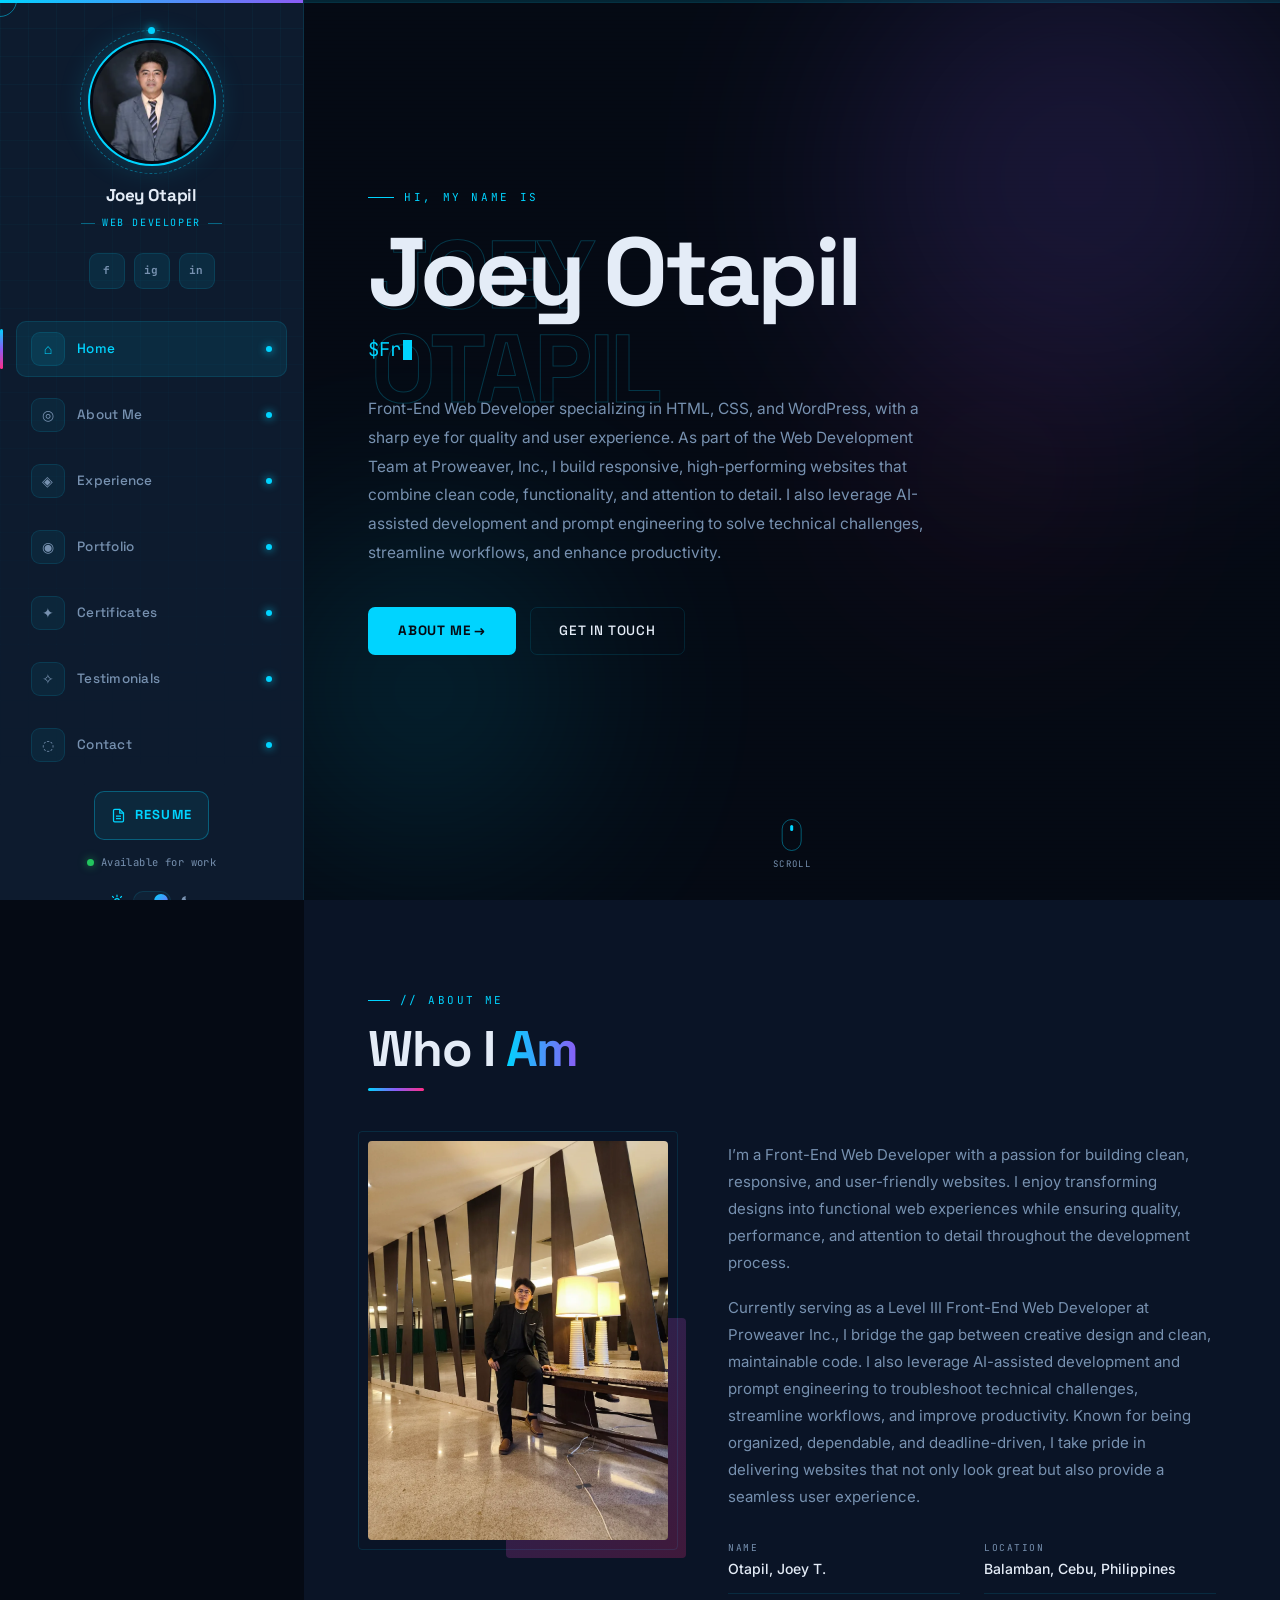
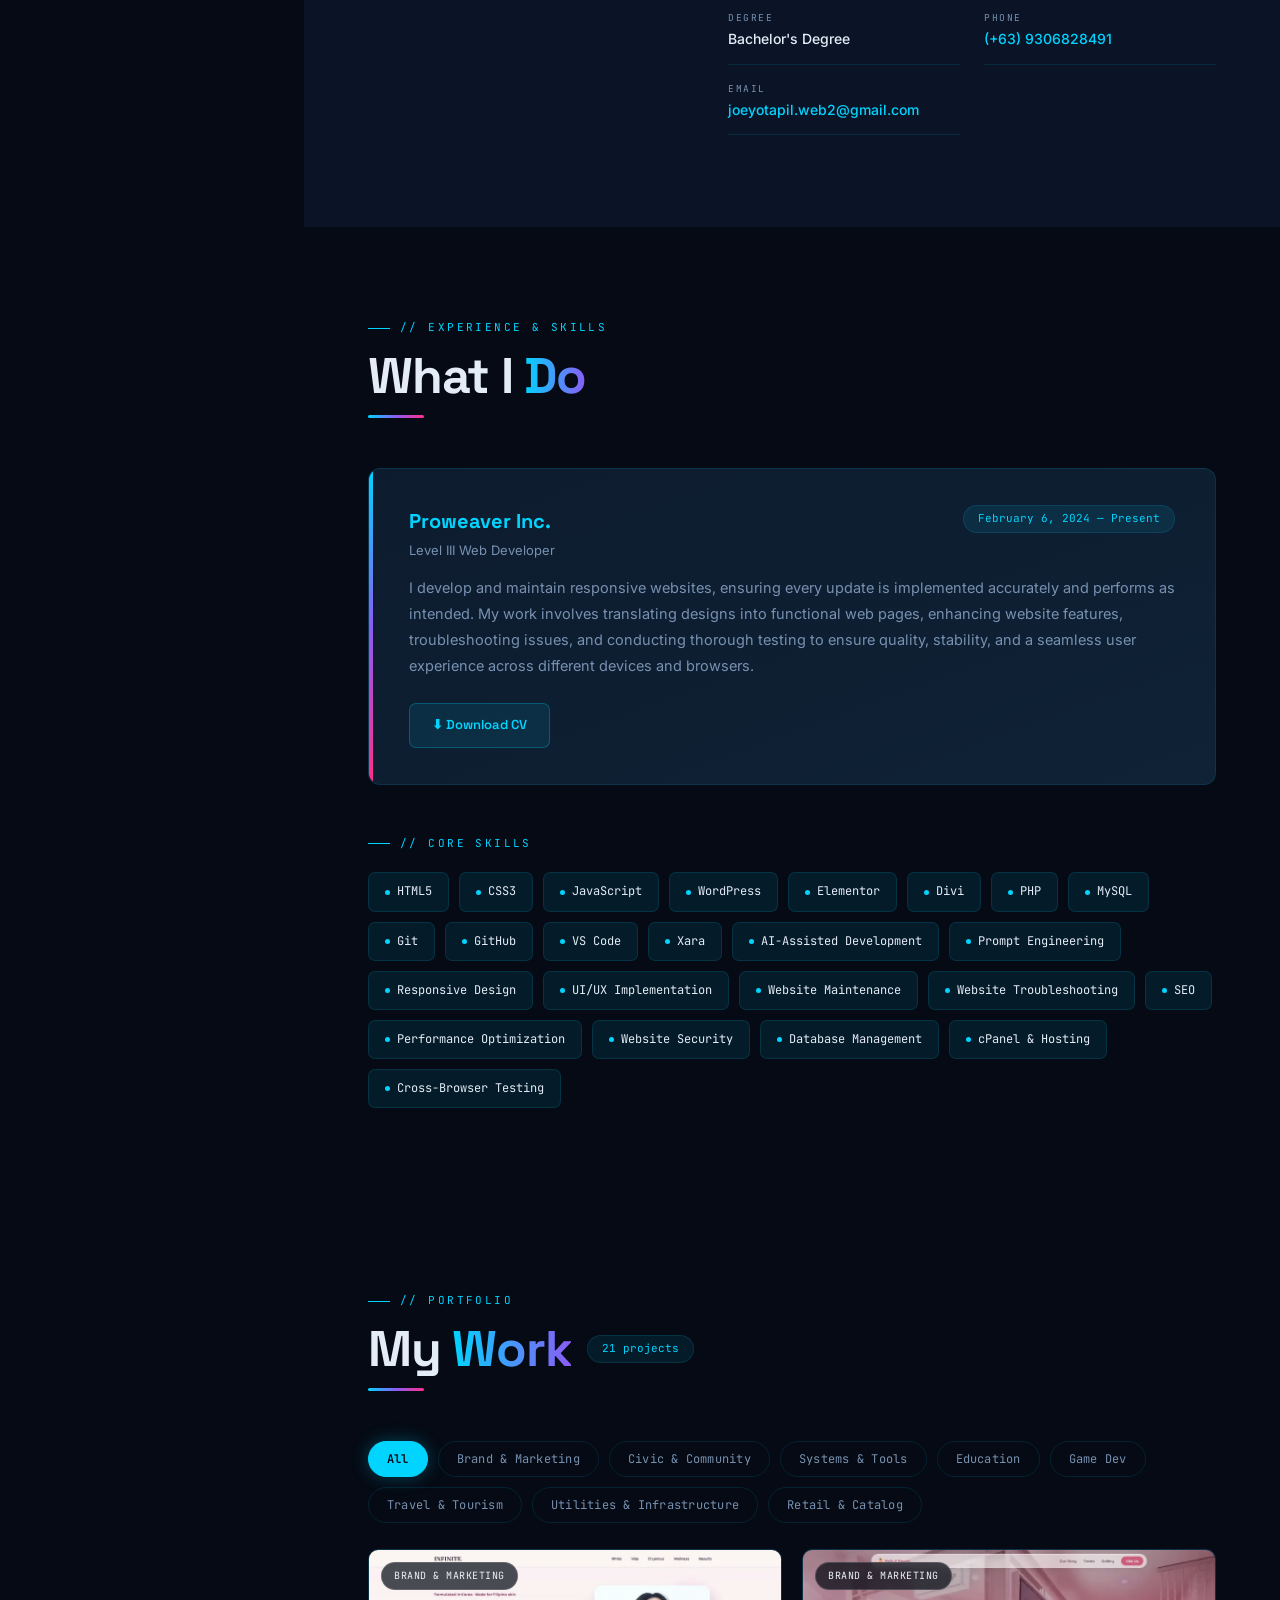
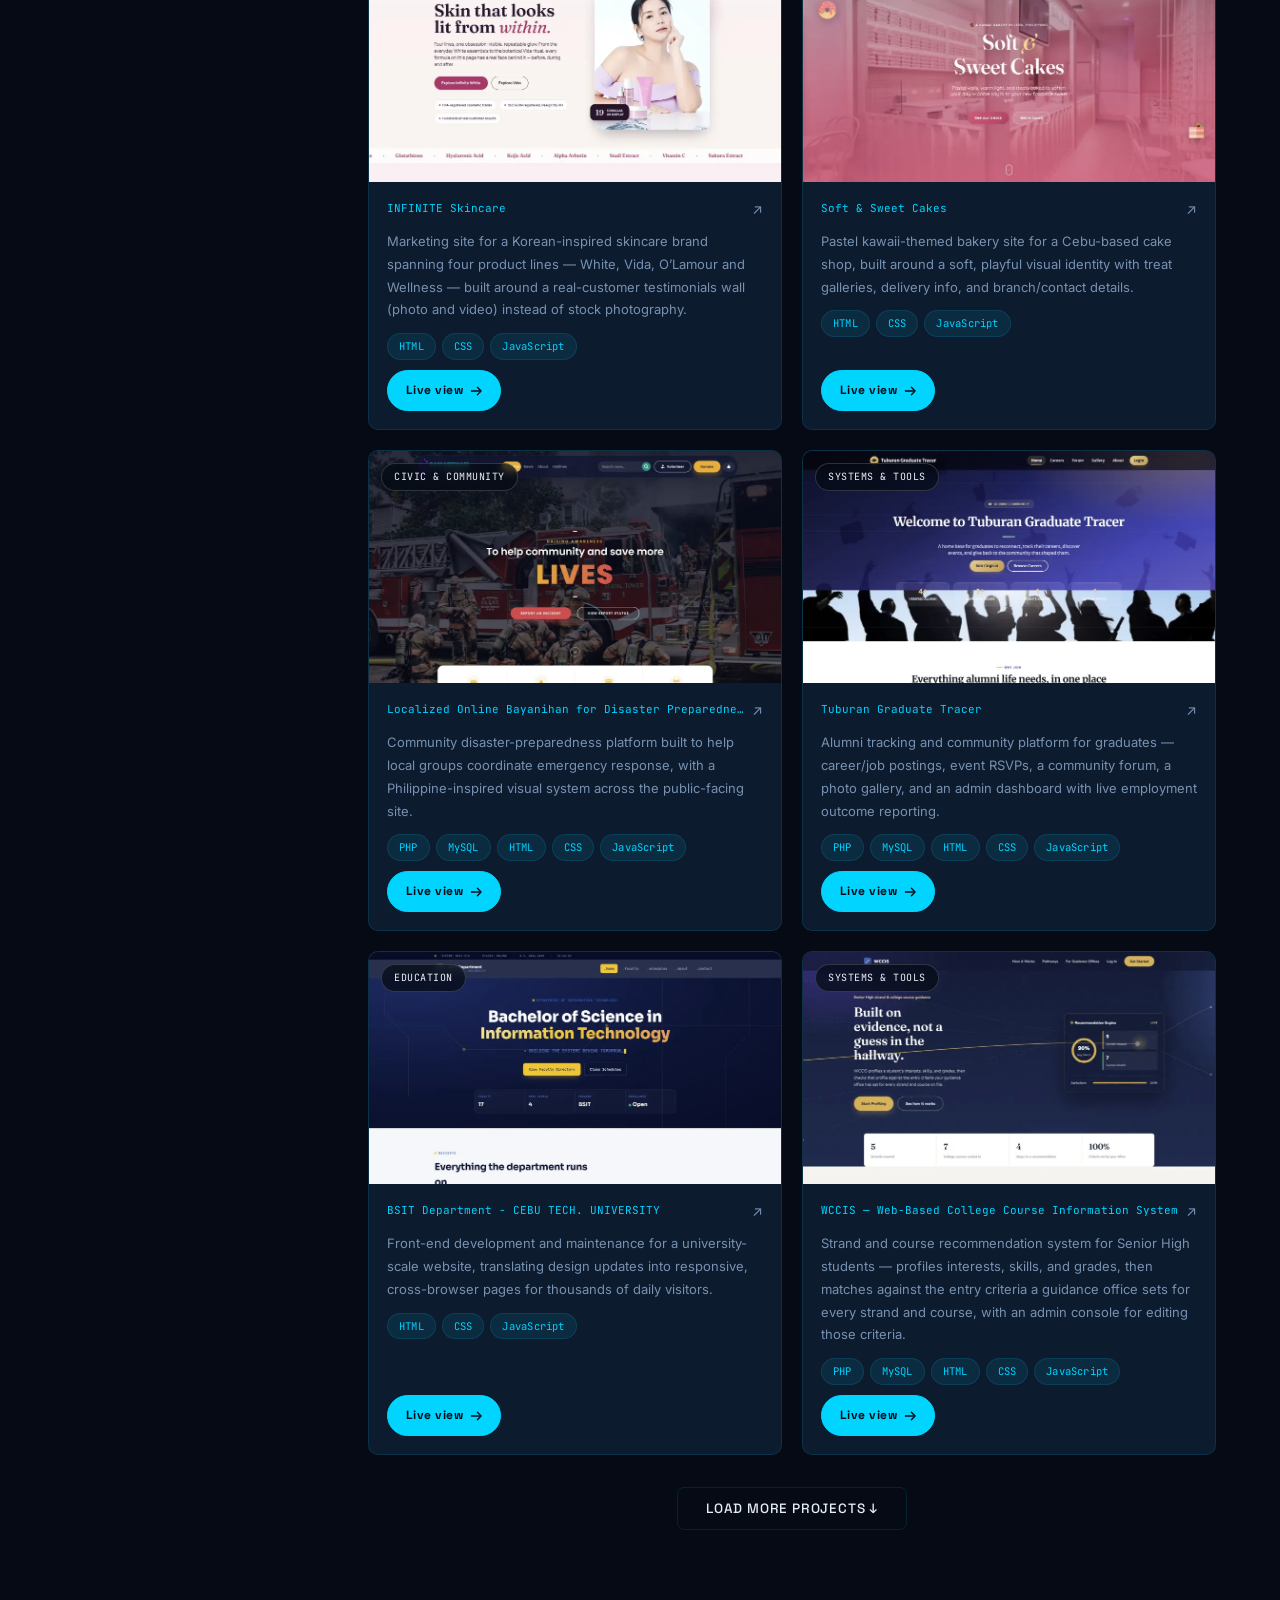
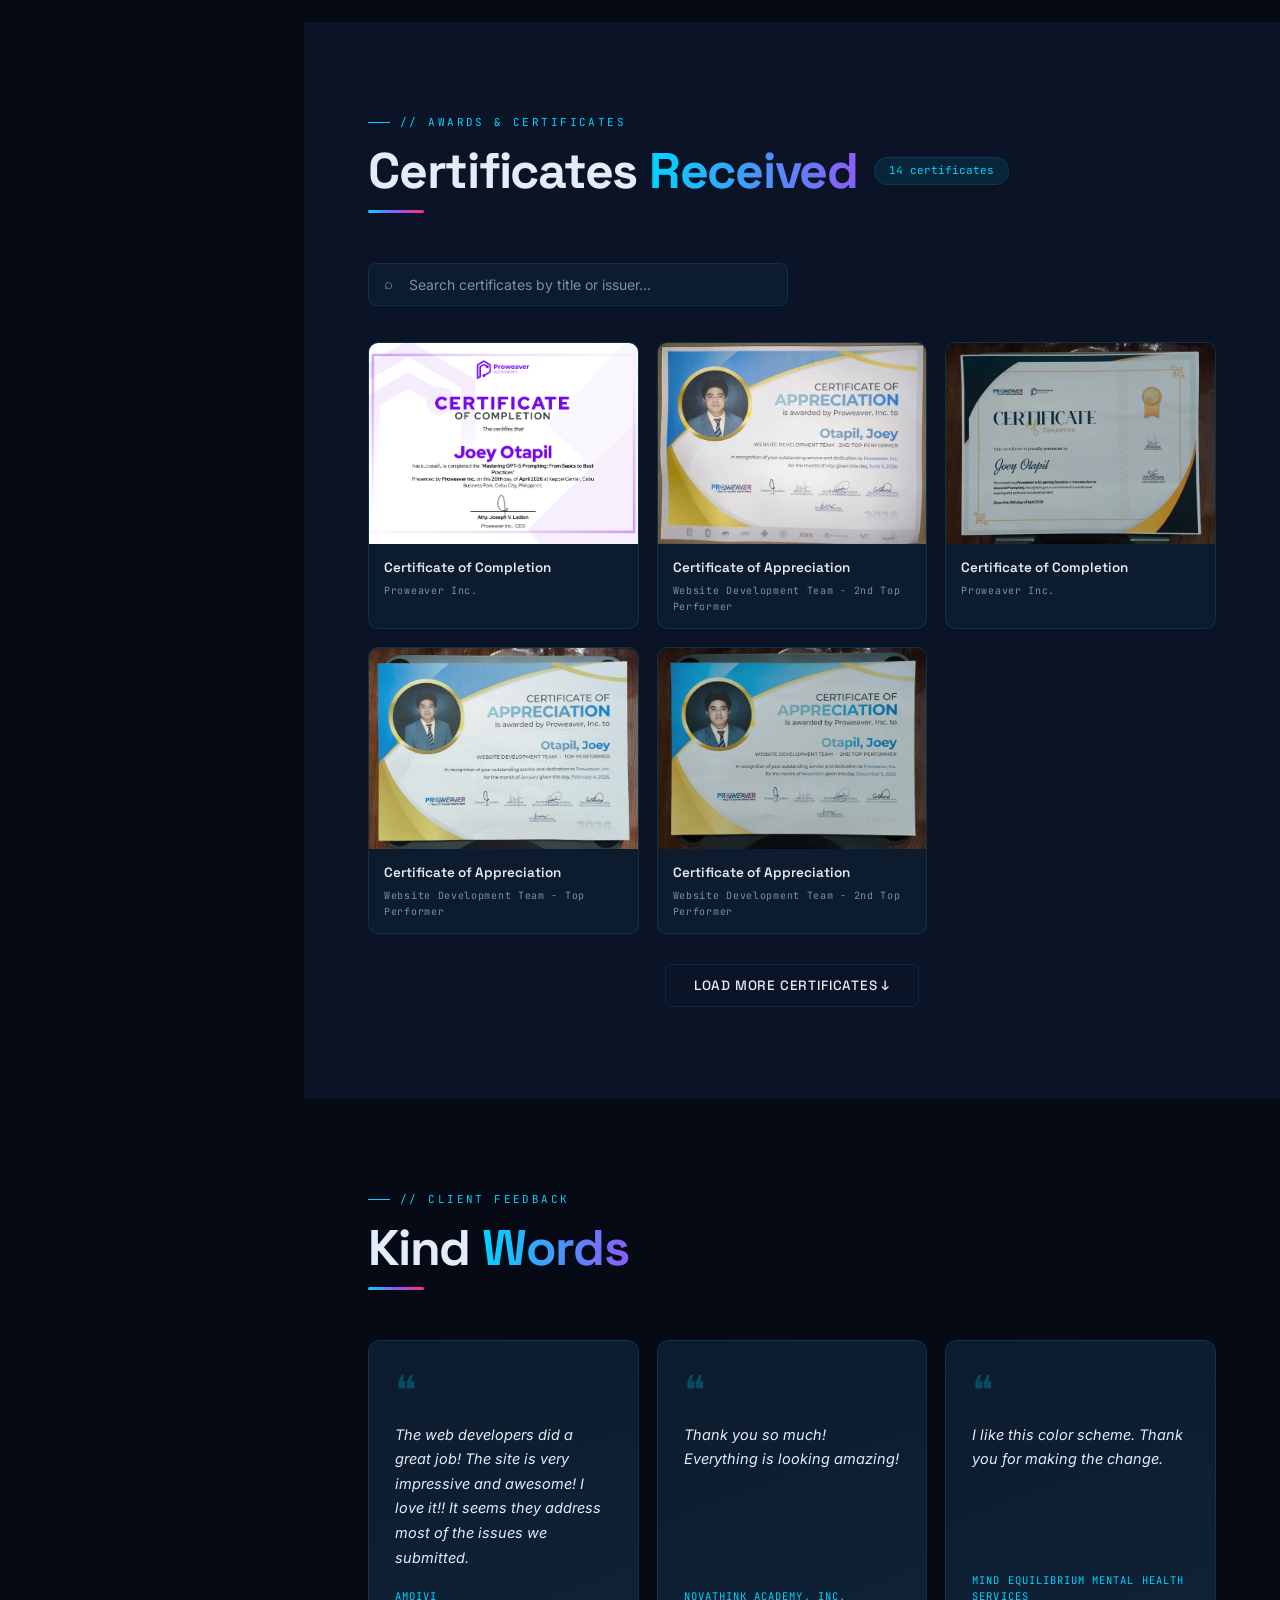
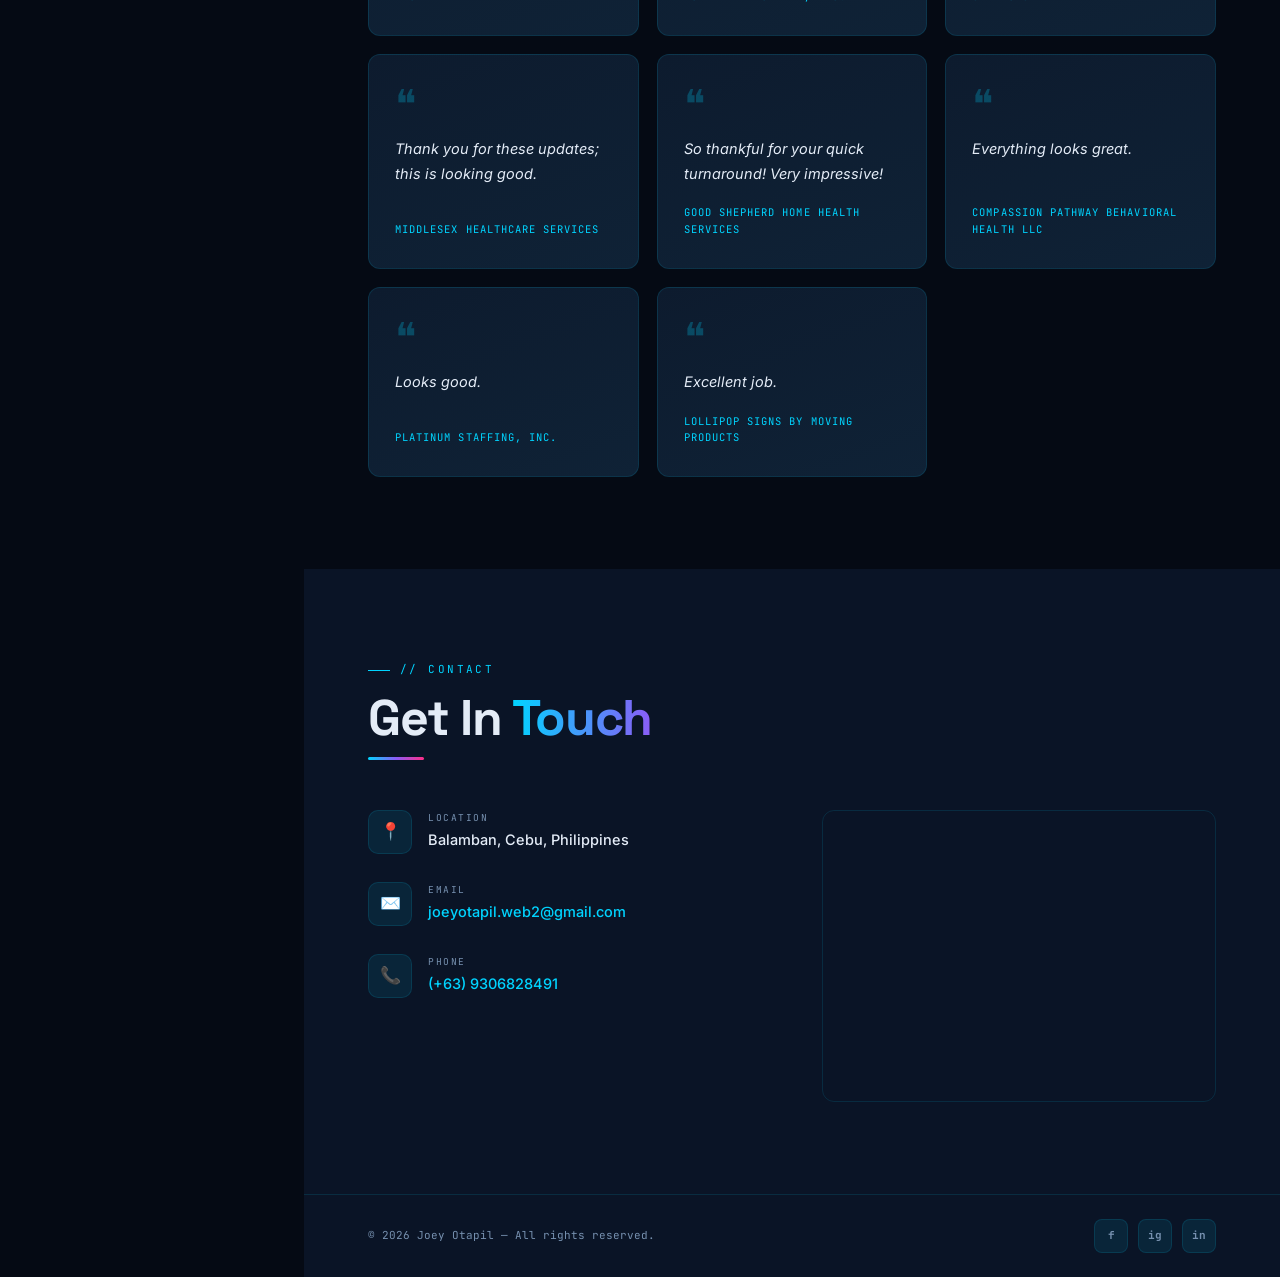
==== commit fae98b2e: "added Amoivi testimonials" ====
--- a/index.html
+++ b/index.html
@@ -285,6 +285,11 @@
     <div class="section-divider"></div>
 
     <div class="testi-grid">
+      <a class="testi-card fade-up" href="https://www.amoivi.com/" target="_blank" rel="noopener">
+        <div class="testi-quote">❝</div>
+        <p class="testi-text">The web developers did a great job! The site is very impressive and awesome! I love it!! It seems they address most of the issues we submitted.</p>
+        <div class="testi-client">Amoivi</div>
+      </a>
       <a class="testi-card fade-up" href="https://www.novathinkacademy.org/" target="_blank" rel="noopener">
         <div class="testi-quote">❝</div>
         <p class="testi-text">Thank you so much! Everything is looking amazing!</p>
